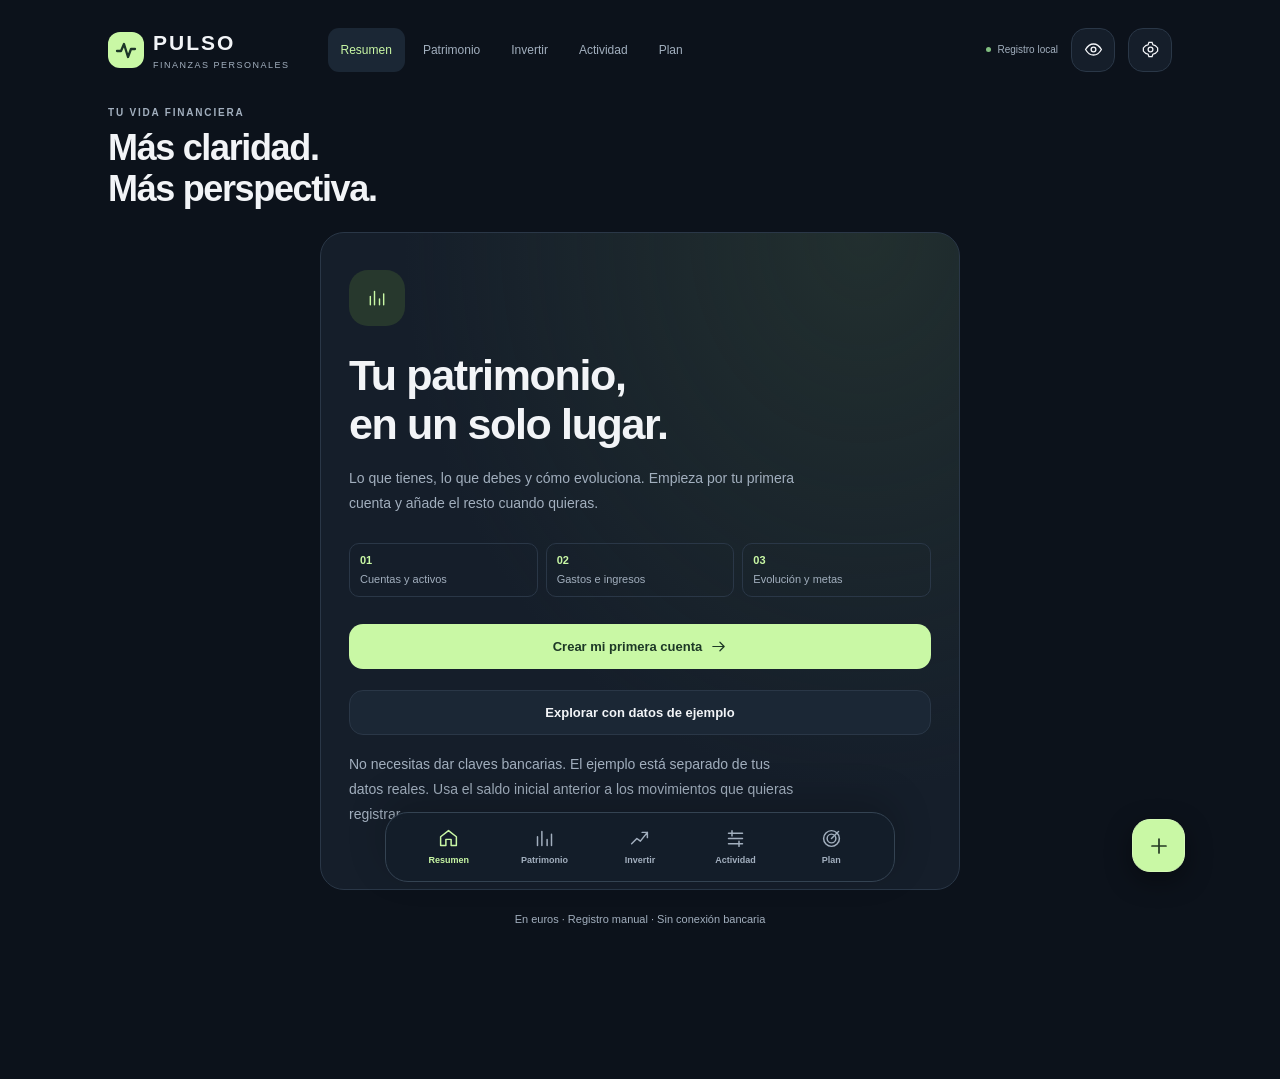
==== index.html @ 1a08d9f1 "Add files via upload" ====
<!doctype html>
<html lang="es"><head><meta charset="utf-8"><meta name="viewport" content="width=device-width,initial-scale=1,viewport-fit=cover"><meta name="theme-color" content="#0c121b"><meta name="apple-mobile-web-app-capable" content="yes"><meta name="apple-mobile-web-app-status-bar-style" content="black-translucent"><meta name="apple-mobile-web-app-title" content="PULSO"><meta name="description" content="Tu patrimonio, tus gastos y tus metas. Registro manual local en euros."><meta name="pulso-package" content="yes"><title>PULSO 3 | Finanzas e inversiones</title><link rel="manifest" href="./manifest.webmanifest"><link rel="apple-touch-icon" href="./icon-192.png"><link rel="icon" href="./icon-192.png"><style>:root{color-scheme:dark;--bg:#0c121b;--panel:#151e2a;--panel2:#1b2735;--line:#2a3747;--ink:#f2f4f7;--muted:#a2afbe;--mint:#c9f8a5;--mint2:#81be80;--red:#ffada5;--blue:#afc8ff;--gold:#efd098;--radius:24px}*{box-sizing:border-box}html{scroll-behavior:smooth}body{margin:0;background:var(--bg);font-family:-apple-system,BlinkMacSystemFont,'Segoe UI',sans-serif;color:var(--ink);font-size:15px;line-height:1.5;-webkit-font-smoothing:antialiased}button,input,select,textarea{font:inherit}button{cursor:pointer;-webkit-tap-highlight-color:transparent}button:disabled{opacity:.45;cursor:default}button,a,input,select,textarea{touch-action:manipulation}button:focus-visible,a:focus-visible,input:focus-visible,select:focus-visible,textarea:focus-visible{outline:2px solid var(--mint);outline-offset:3px}a{color:var(--mint)}svg{display:block;flex-shrink:0}button svg{pointer-events:none}button>*{pointer-events:none}h1,h2,h3,p{margin:0}h1{font-size:36px;letter-spacing:-1.35px;font-weight:720;line-height:1.13}h2{font-size:19px;letter-spacing:-.4px;line-height:1.25}h3{font-size:15px;font-weight:650}.muted{color:var(--muted)}.small{font-size:12px;line-height:1.6}.tiny{font-size:10px}.positive{color:var(--mint)}.negative{color:var(--red)}.gold{color:var(--gold)}.kicker{font-size:10px;letter-spacing:1.8px;font-weight:650;color:var(--muted);text-transform:uppercase}.app{max-width:1120px;margin:0 auto;padding:0 28px 125px}.top{display:flex;align-items:center;gap:13px;padding:27px 0 33px}.logo{display:flex;align-items:center;gap:9px;margin-right:auto;font-size:21px;letter-spacing:2px;font-weight:800}.mark{display:grid;place-items:center;width:36px;height:36px;background:var(--mint);border-radius:12px;color:#1c3628}.mark svg{width:24px}.logo small{font-size:9px;letter-spacing:1.5px;font-weight:500;color:var(--muted);display:block}.iconbtn{height:44px;width:44px;border:1px solid var(--line);border-radius:15px;background:var(--panel);color:var(--ink);display:inline-flex;align-items:center;justify-content:center;flex-shrink:0}.iconbtn:hover,.btn.secondary:hover{background:var(--panel2)}.row{display:flex;align-items:center;gap:12px}.between{display:flex;align-items:center;justify-content:space-between;gap:12px}.wrap{flex-wrap:wrap}.grow{flex:1;min-width:0}.heading{margin-bottom:23px;display:flex;align-items:end;justify-content:space-between;gap:15px}.heading .kicker{margin-bottom:8px}.heading p{margin-top:8px}.month{display:flex;align-items:center;justify-content:center;border:1px solid var(--line);border-radius:13px;background:var(--panel);flex-shrink:0}.month button{width:36px;height:44px;background:transparent;color:var(--muted);border:0;font-size:23px}.month input{width:132px;background:transparent;color:var(--ink);border:0;padding:8px 2px;font-size:12px;font-weight:600;min-height:44px;max-width:100%}.card{background:var(--panel);border:1px solid var(--line);border-radius:var(--radius);padding:24px;min-width:0}.card+.card{margin-top:16px}.cardhead{display:flex;align-items:center;justify-content:space-between;gap:12px;margin-bottom:21px}.cardhead small{display:block;font-size:11px;color:var(--muted);margin-top:4px}.hero{position:relative;isolation:isolate;overflow:hidden;padding:28px 29px;color:#172b20;border:0;background:#d4f5b6;border-radius:26px}.hero:after{content:'';z-index:-1;pointer-events:none;position:absolute;right:-50px;top:-96px;width:220px;height:220px;border:1px solid #3f6d2733;border-radius:50%;box-shadow:0 0 0 26px #48772d0c,0 0 0 59px #48772d09,0 0 0 93px #48772d06}.hero .kicker{color:#3c5739;letter-spacing:1.3px}.hero .amount{font-size:clamp(34px,4.5vw,53px);letter-spacing:-2.5px;line-height:1.15;font-weight:760;margin:13px 0 12px;font-variant-numeric:tabular-nums;overflow-wrap:anywhere}.hero .small{color:#3b563b}.hero .split{border-top:1px solid #5271433b;padding-top:18px;margin-top:23px;display:grid;grid-template-columns:1fr 1fr;gap:12px}.hero .split span{font-size:11px;display:block;color:#3c5739;margin-bottom:3px}.hero .split b{font-size:18px;font-weight:700;letter-spacing:-.5px}.hero .tag{border-color:#5d784844;color:#233d26;background:#49753210}.tag{display:inline-flex;align-items:center;gap:6px;background:#243326;border:1px solid #35553a;border-radius:99px;padding:5px 9px;font-size:10px;font-weight:650;white-space:nowrap;color:var(--mint)}.tag.neutral{background:var(--panel2);border-color:var(--line);color:var(--muted)}.tag.warn{background:#503e242f;border-color:#65553b;color:var(--gold)}.tag.bad{background:#582d3233;border-color:#76444a;color:var(--red)}.stats{display:grid;grid-template-columns:repeat(3,minmax(0,1fr));gap:12px;margin:15px 0 21px}.stat{padding:18px;border:1px solid var(--line);border-radius:19px;min-width:0;background:var(--panel)}.stat label{font-size:11px;color:var(--muted);display:block}.stat b{display:block;margin:9px 0 6px;font-size:24px;letter-spacing:-.7px;line-height:1.2;overflow-wrap:anywhere;font-variant-numeric:tabular-nums}.stat small{font-size:10px;color:var(--muted);display:block}.grid{display:grid;grid-template-columns:1.45fr 1fr;gap:19px;align-items:start}.stack{display:grid;gap:19px}.stack>.card{margin-top:0}.grid2{display:grid;grid-template-columns:repeat(2,minmax(0,1fr));gap:15px}.grid2>.card{margin-top:0}.mt{margin-top:21px}.mb{margin-bottom:17px}.sectiontitle{display:flex;align-items:center;justify-content:space-between;gap:12px;margin:25px 0 13px}.btn{min-height:45px;padding:12px 16px;display:inline-flex;align-items:center;justify-content:center;gap:8px;line-height:1.35;border:1px solid transparent;border-radius:14px;font-size:13px;font-weight:650;background:var(--mint);color:#1d3826;text-decoration:none}.btn.secondary{background:var(--panel2);border-color:var(--line);color:var(--ink)}.btn.danger{background:#522d36;color:#ffc5be;border-color:#744048}.btn.quiet{background:transparent;color:var(--mint);padding:7px 0}.btn.full{width:100%}.btn.compact{padding:8px 12px;font-size:11px;min-height:42px}.actions{display:flex;gap:9px;flex-wrap:wrap}.actions>*{flex:1}.textbtn{display:inline-flex;align-items:center;gap:7px;text-align:left;padding:10px 0;background:none;color:var(--mint);border:0;font-size:12px;font-weight:650;min-height:44px}.notice{border:1px solid #3c4f55;border-radius:15px;padding:14px 16px;background:#1b2a2d;font-size:12px;line-height:1.65;color:#c0d5cc;margin-bottom:16px}.notice strong{color:var(--ink)}.notice.warn{background:#382e213d;border-color:#655139;color:#dfcea9}.notice.error{background:#4a282e;border-color:#89505b;color:#ffd2cc}.notice .actions{margin-top:11px}.demo-bar{display:flex;justify-content:space-between;align-items:center;gap:8px;border-radius:12px;padding:8px 13px;background:#35304b;border:1px solid #655b80;margin-bottom:18px;color:#e1d7ff;font-size:11px}.demo-bar button{background:transparent;border:0;color:#e1d7ff;font:inherit;font-weight:700;min-height:35px}.listrow{display:flex;align-items:center;gap:12px;border:0;border-bottom:1px solid #2a3747;background:transparent;width:100%;padding:15px 0;color:var(--ink);text-align:left;min-height:70px}.listrow:last-child{border:0}.listrow:first-child{padding-top:0}.listrow .name{display:block;font-size:13px;font-weight:600;overflow:hidden;text-overflow:ellipsis;white-space:nowrap}.listrow .meta{display:block;font-size:11px;color:var(--muted);margin-top:3px;overflow:hidden;text-overflow:ellipsis;white-space:nowrap}.listrow .value{text-align:right;font-size:14px;font-weight:680;letter-spacing:-.2px;flex-shrink:0}.listrow .value small{font-size:9px;font-weight:400;color:var(--muted);display:block;letter-spacing:0;margin-top:3px}.tile{height:42px;width:42px;flex-shrink:0;border-radius:14px;background:#27382d;display:grid;place-items:center;color:var(--mint)}.tile.blue{background:#26334e;color:var(--blue)}.tile.red{background:#412d32;color:var(--red)}.tile.grey{background:#29313f;color:#c6ccda}.tile.lg{height:56px;width:56px;border-radius:19px}.chevron{color:var(--muted);font-size:18px;margin-left:2px}.empty{text-align:center;padding:31px 12px;color:var(--muted)}.empty .tile{margin:0 auto 14px}.empty h3{color:var(--ink);font-size:16px;margin-bottom:7px}.empty p{font-size:12px;max-width:350px;margin:0 auto 17px}.welcome{padding:37px 28px;max-width:640px;margin:0 auto;background:radial-gradient(ellipse at 85% 0%,#35493666,transparent 60%),var(--panel)}.welcome h1{font-size:43px;margin-top:25px}.welcome p{font-size:14px;color:var(--muted);line-height:1.8;margin:17px 0 25px;max-width:450px}.welcome .steps{display:flex;gap:8px;margin:27px 0;color:var(--muted);font-size:11px}.welcome .steps span{padding:8px 10px;border:1px solid var(--line);border-radius:10px;flex:1}.welcome .steps b{display:block;color:var(--mint);margin-bottom:3px}.seg{display:flex;padding:4px;background:#0e1621;border:1px solid var(--line);border-radius:12px;gap:3px;width:fit-content}.seg button{border:0;background:transparent;color:var(--muted);border-radius:9px;min-height:35px;padding:7px 12px;font-size:11px;font-weight:650;white-space:nowrap}.seg button.active{background:var(--panel2);color:var(--ink)}.tabs{display:flex;gap:8px;overflow-x:auto;margin:0 0 20px;padding-bottom:3px;scrollbar-width:none}.tabs button{background:var(--panel);border:1px solid var(--line);color:var(--muted);border-radius:12px;padding:11px 15px;min-height:45px;font-size:12px;font-weight:650;white-space:nowrap}.tabs button.active{background:var(--mint);color:#1d3826;border-color:var(--mint)}.graph{position:relative;margin-top:12px}.graph .scale{display:flex;justify-content:space-between;color:var(--muted);font-size:10px;margin-bottom:8px;min-height:17px}.graph svg{width:100%;height:150px;overflow:visible;touch-action:pan-y}.graphlabels{display:flex;justify-content:space-between;margin-top:12px;color:var(--muted);font-size:10px}.graphhint{font-size:10px;color:var(--muted);line-height:1.6;margin-top:13px}.dotlegend{display:flex;gap:14px;font-size:10px;color:var(--muted);flex-wrap:wrap}.dotlegend i{display:inline-block;width:7px;height:7px;border-radius:50%;background:var(--mint);margin-right:5px}.bar{background:#273241;border-radius:99px;height:7px;overflow:hidden;margin-top:10px}.bar>span{display:block;height:100%;background:var(--mint2);border-radius:99px}.bar>span.warn{background:var(--gold)}.bar>span.over{background:var(--red)}.breakdown{margin-bottom:17px}.breakdown:last-child{margin:0}.breakdown .between{font-size:12px}.breakdown strong{font-size:12px}.budgetnumbers{margin:15px 0 9px}.budgetnumbers b{font-size:25px;letter-spacing:-.7px}.budgetnumbers span{font-size:12px;color:var(--muted);margin-left:5px}.statline{padding:11px 0;border-bottom:1px solid var(--line);font-size:12px;display:flex;justify-content:space-between;gap:12px}.statline:last-child{border:0}.statline span{color:var(--muted)}.statline b{text-align:right;font-weight:600}.planhero{display:flex;justify-content:space-between;align-items:center;gap:15px}.planhero .big{font-size:32px;letter-spacing:-1px;line-height:1.3}.filtergrid{display:grid;grid-template-columns:2fr 1fr 1fr;gap:9px;margin-bottom:13px}.filtergrid input,.filtergrid select{padding:12px;border-radius:13px;background:var(--panel);border:1px solid var(--line);color:var(--ink);min-width:0;min-height:45px;font-size:13px}.pills{display:flex;gap:7px;flex-wrap:wrap;margin-bottom:18px}.pills button{border:1px solid var(--line);border-radius:99px;background:transparent;color:var(--muted);min-height:38px;padding:8px 13px;font-size:11px}.pills button.active{background:var(--panel2);color:var(--ink);border-color:#6b7a89}.dayhead{font-size:10px;color:var(--muted);letter-spacing:.6px;text-transform:uppercase;margin:21px 0 8px}.activity .listrow:first-child{padding-top:12px}.bottom{position:fixed;bottom:0;left:50%;transform:translateX(-50%);z-index:30;width:min(560px,100%);display:flex;align-items:center;justify-content:space-around;gap:4px;padding:10px 10px calc(10px + env(safe-area-inset-bottom));background:#141d2af7;border:1px solid #344352;border-bottom:0;border-radius:25px 25px 0 0;box-shadow:0 -12px 38px #0003;backdrop-filter:blur(20px)}.bottom button{display:flex;align-items:center;justify-content:center;flex-direction:column;gap:5px;background:transparent;border:0;color:var(--muted);font-size:9px;min-height:48px;width:65px;border-radius:13px;font-weight:600}.bottom button.active{color:var(--mint)}.bottom .add{background:var(--mint);color:#20372a;height:48px;width:52px;border-radius:17px;box-shadow:0 0 20px #c9f8a510}.bottom .add span{display:none}.desktopnav{display:flex;gap:5px;margin-right:auto;margin-left:25px}.desktopnav button{border:0;border-radius:11px;background:transparent;color:var(--muted);padding:9px 13px;font-size:12px;min-height:44px}.desktopnav button.active{background:var(--panel2);color:var(--mint)}.overlay{position:fixed;inset:0;z-index:80;background:#02070ecc;display:flex;justify-content:center;align-items:center;padding:20px;backdrop-filter:blur(8px)}.dialog{background:#161f2c;border:1px solid #3a4859;border-radius:26px;width:min(540px,100%);max-height:90vh;max-height:90dvh;overflow:auto;padding:25px;box-shadow:0 24px 80px #0008;overscroll-behavior:contain}.dialog.wide{width:min(730px,100%)}.dialoghead{display:flex;justify-content:space-between;align-items:start;gap:14px;margin-bottom:21px}.dialoghead h2{font-size:24px;letter-spacing:-.7px;margin-top:4px}.dialoghead p{font-size:12px;color:var(--muted);margin-top:7px;line-height:1.6}.dialoghead .iconbtn{border-color:var(--line);background:var(--panel2)}.field{margin:0 0 16px}.field label{display:block;font-size:12px;font-weight:600;margin-bottom:8px;color:#d9e0e6}.field input,.field select,.field textarea{border:1px solid #3b4a5b;background:#101925;border-radius:13px;padding:13px 14px;min-height:48px;font-size:16px;color:var(--ink);width:100%;min-width:0}.field input[type=date],.field input[type=month]{min-width:0;max-width:100%;width:100%;-webkit-appearance:none}.field textarea{min-height:76px;resize:vertical}.field .hint{font-size:11px;color:var(--muted);line-height:1.6;margin-top:6px}.field select{padding-right:25px}.field .amountinput{font-size:29px;font-weight:650;letter-spacing:-.8px;padding:15px}.formgrid{display:grid;grid-template-columns:repeat(2,minmax(0,1fr));gap:12px}.formgrid .field{min-width:0}.formerror:empty{display:none}.formerror{padding:12px 14px;background:#4a2932;border:1px solid #84515b;border-radius:12px;font-size:12px;color:#ffccc6;margin-bottom:15px}.footer{display:flex;gap:10px;margin-top:21px}.footer .btn{flex:1}.divider{height:1px;background:var(--line);margin:21px 0}.check{display:flex;align-items:flex-start;gap:10px;font-size:12px;line-height:1.7;margin:17px 0}.check input{width:19px;height:19px;margin-top:2px;accent-color:var(--mint);flex-shrink:0}.quickgrid{display:grid;grid-template-columns:1fr 1fr;gap:11px}.quick{background:var(--panel2);border:1px solid var(--line);border-radius:18px;padding:20px 17px;color:var(--ink);text-align:left;min-height:125px}.quick .tile{margin-bottom:13px}.quick b{display:block;font-size:14px}.quick small{font-size:11px;color:var(--muted);display:block;margin-top:5px;line-height:1.5}.quick>*{pointer-events:none}.toast{position:fixed;bottom:calc(92px + env(safe-area-inset-bottom));left:50%;transform:translateX(-50%);z-index:110;max-width:min(500px,92vw);padding:13px 17px;border:1px solid #4e6b48;border-radius:14px;background:#d6efc4;color:#203923;font-size:12px;box-shadow:0 9px 28px #0006;display:flex;align-items:center;gap:16px}.toast.error{background:#f5c8c1;color:#572c2d;border-color:#b47070}.toast button{background:transparent;border:0;color:inherit;text-decoration:underline;font-weight:700;padding:7px;min-height:30px}.settingrow{display:flex;justify-content:space-between;align-items:center;gap:12px;padding:15px 0;border-bottom:1px solid var(--line)}.settingrow:last-child{border:0}.settingrow h3{font-size:13px}.settingrow p{font-size:11px;color:var(--muted);margin-top:5px}.tablewrap{overflow-x:auto;border:1px solid var(--line);border-radius:12px;margin:15px 0}table{border-collapse:collapse;width:100%;font-size:11px}th,td{padding:10px 12px;text-align:left;border-bottom:1px solid var(--line);white-space:nowrap}th{color:var(--muted);font-weight:500;background:var(--panel2)}.sr{position:absolute;width:1px;height:1px;padding:0;margin:-1px;overflow:hidden;clip:rect(0,0,0,0);white-space:nowrap;border:0}.boot{max-width:540px;margin:45px auto;padding:27px;border:1px solid var(--line);border-radius:22px;background:var(--panel)}.boot h1{font-size:30px}.boot p{color:var(--muted);margin:16px 0;font-size:14px}.boot li{margin:10px 0;font-size:13px}.boot a{display:inline-block;margin-top:10px}.hidden{display:none!important}details{font-size:12px;color:var(--muted);margin-top:16px}summary{min-height:38px;cursor:pointer;color:var(--ink);font-weight:600}details p{line-height:1.75;margin:7px 0 10px}.lockscroll{overflow:hidden}.risknote{font-size:11px;color:var(--muted);margin-top:15px;line-height:1.75}.onboardfoot{text-align:center;color:var(--muted);font-size:11px;margin:21px 0}.composition{display:flex;height:10px;border-radius:99px;overflow:hidden;gap:3px;margin:20px 0}.composition span{height:100%;min-width:2px}.devicepill{display:inline-flex;gap:6px;align-items:center;font-size:10px;color:var(--muted)}.devicepill:before{content:'';width:5px;height:5px;background:var(--mint2);border-radius:50%}.navtitle{font-size:13px;font-weight:600;color:var(--muted)}
@media(min-width:850px){.app{padding-bottom:130px}.logo{margin-right:0}.bottom{bottom:18px;border:1px solid #344352;border-radius:23px;padding:10px 17px;width:510px}.toast{bottom:110px}.welcome{margin-top:20px}.mobileonly{display:none}}
@media(max-width:849px){.app{padding:0 17px calc(117px + env(safe-area-inset-bottom))}.top{padding:20px 0 27px;gap:8px}.desktopnav{display:none}.heading{align-items:start;flex-direction:column;gap:16px;margin-bottom:19px}.heading .month{align-self:flex-start}.heading h1{font-size:32px}.hero{padding:24px}.hero .amount{font-size:43px;letter-spacing:-1.9px}.hero .split{margin-top:20px;padding-top:16px}.stats{gap:8px;margin-top:11px;margin-bottom:18px}.stat{padding:13px 11px;border-radius:16px}.stat b{font-size:19px;letter-spacing:-.65px}.stat label{font-size:10px}.stat small{font-size:9px}.card{padding:21px;border-radius:22px}.grid{grid-template-columns:1fr;gap:17px}.grid2{grid-template-columns:1fr;gap:13px}.cardhead{margin-bottom:18px}.welcome h1{font-size:40px}.welcome{padding:27px 23px}.welcome .steps span{padding:8px;font-size:10px}.top .devicepill{display:none}.filtergrid{grid-template-columns:1fr 1fr}.filtergrid input{grid-column:span 2;font-size:16px}.filtergrid select{font-size:16px}.overlay{padding:0;align-items:flex-end}.dialog,.dialog.wide{border-radius:25px 25px 0 0;width:100%;padding:22px 20px calc(22px + env(safe-area-inset-bottom));max-height:94vh;max-height:94dvh}.dialoghead h2{font-size:25px}.bottom{border-left:0;border-right:0;width:100%;border-radius:19px 19px 0 0}.row .btn{white-space:normal}.graph svg{height:145px}.logo{font-size:19px}.logo small{font-size:8px}.boot{margin:22px 16px}.quick{padding:18px 15px}.formgrid .field input,.formgrid .field select{padding:12px 9px}.tabs{margin-bottom:17px}.listrow .value{font-size:13px}}
@media(max-width:360px){.app{padding-left:12px;padding-right:12px}.hero{padding:20px}.hero .amount{font-size:37px}.stat b{font-size:17px}.stat{padding:12px 9px}.card{padding:18px}.logo small{display:none}.formgrid{grid-template-columns:1fr;gap:0}.bottom button{width:56px;font-size:8px}.heading h1{font-size:29px}}
@media(prefers-reduced-motion:reduce){html{scroll-behavior:auto}*{transition:none!important;animation:none!important}}@media print{.top,.bottom,.overlay,.toast,.btn,.textbtn,.month,.pills,.tabs{display:none!important}body{background:white;color:black}.card,.stat{background:white;border:1px solid #aaa;break-inside:avoid}.muted,.small,.tiny{color:#555}.app{padding:0}.hero{background:#e9f0e4}.grid{display:block}.card{margin:16px 0}.grid .stack{display:block}.positive,.negative{color:black}}

.monthlabel{position:relative;display:flex;align-items:center;justify-content:center;min-width:133px;min-height:44px;padding:8px 3px;font-size:12px;font-weight:600;text-transform:capitalize}.month .monthlabel input{position:absolute;inset:0;opacity:0;width:100%;height:100%;cursor:pointer}.monthlabel:focus-within{outline:2px solid var(--mint);outline-offset:2px;border-radius:5px}
/* PULSO 3 - investment workspace, mobile first */
.iv-tabs{display:flex;border-bottom:1px solid var(--line);gap:25px;margin:0 0 23px;overflow-x:auto;scrollbar-width:none}.iv-tabs button{border:0;background:transparent;color:var(--muted);padding:13px 0 15px;font-weight:650;font-size:13px;white-space:nowrap;position:relative;min-height:48px}.iv-tabs button.active{color:var(--mint)}.iv-tabs button.active:after{content:'';height:3px;background:var(--mint);position:absolute;bottom:0;left:0;right:0;border-radius:5px}.iv-welcome{padding:35px;background:radial-gradient(ellipse at 95% 0,#3d553333,transparent 65%),var(--panel)}.iv-welcome h1{margin:24px 0;font-size:47px}.iv-welcome>p{color:var(--muted);max-width:570px;margin-bottom:23px;line-height:1.8}.iv-start-steps{display:flex;gap:12px;margin:29px 0}.iv-start-steps span{border-top:1px solid var(--line);padding:14px 0;flex:1;font-size:12px;color:var(--muted)}.iv-start-steps b{display:block;color:var(--mint);margin-bottom:10px;font-size:12px;letter-spacing:1px}.iv-hero{padding:28px 30px}.iv-result-pill{display:inline-flex;gap:8px;align-items:center;background:#49752b15;padding:7px 11px;border-radius:9px;font-size:12px;flex-wrap:wrap}.iv-result-pill.loss{background:#9a403417;color:#692721}.iv-result-pill strong{font-size:15px;letter-spacing:-.3px}.iv-result-pill span{opacity:.8;font-size:11px}.iv-hero-actions{display:flex;gap:10px;margin-top:22px}.btn.iv-dark{background:#243e29;color:#e5f8d7;flex:1}.btn.iv-clear{border:1px solid #64865050;background:#ffffff22;color:#253d28;flex:1}.iv-footnote{font-size:10px;color:var(--muted);line-height:1.6;margin:9px 3px 18px}.iv-footnote button{border:0;background:none;color:var(--mint);font:inherit;text-decoration:underline;padding:6px 0}.iv-three-stats{gap:12px}.iv-three-stats .stat b{font-size:24px}.iv-update-notice{display:flex;align-items:center;justify-content:space-between;gap:10px;padding:6px 0 19px;color:var(--muted);font-size:11px}.iv-update-notice>span{display:flex;align-items:center;gap:9px}.iv-update-notice strong{display:block;color:var(--gold);font-size:11px}.iv-update-notice small{display:block;font-size:10px;margin-top:3px}.iv-dotmark{width:37px;height:37px;border:1px solid var(--line);border-radius:50%;display:grid;place-items:center;color:var(--mint)}.iv-chart-controls{display:flex;justify-content:space-between;gap:8px;flex-wrap:wrap}.iv-chart-controls .seg{margin:0}.iv-chart-controls .seg button{min-width:39px;min-height:35px;font-size:11px;padding:7px}.iv-metric{display:flex;gap:3px;align-items:center}.iv-metric button{border:0;background:none;color:var(--muted);font-size:10px;min-height:35px;padding:6px 9px;border-radius:9px}.iv-metric button.active{background:var(--panel2);color:var(--mint)}.iv-chart-readout{display:flex;flex-wrap:wrap;align-items:baseline;gap:9px;margin-top:21px;min-height:28px}.iv-chart-readout span,.iv-chart-readout small{font-size:10px;color:var(--muted)}.iv-chart-readout strong{font-size:18px;letter-spacing:-.4px}.iv-chart-readout small{margin-left:auto}.iv-plot{position:relative;margin-top:15px;display:flex;align-items:stretch;gap:5px}.iv-plot svg{width:calc(100% - 58px);height:190px;overflow:visible}.iv-plot svg g{cursor:pointer}.iv-plot svg g:focus-visible{outline:1px solid var(--mint)}.iv-ylabels{width:53px;display:flex;flex-direction:column;justify-content:space-between;padding:23px 0 19px;font-size:9px;color:var(--muted);flex-shrink:0}.iv-legend{display:flex;flex-wrap:wrap;gap:10px 20px;font-size:10px;color:var(--muted);margin:16px 0 12px}.iv-legend i{display:inline-block;width:12px;height:3px;background:var(--mint);vertical-align:middle;margin-right:6px}.iv-legend i.dashed{height:0;border-top:2px dashed #98abc6;background:none}.iv-monogram{--asset-color:var(--mint);width:43px;height:43px;flex-shrink:0;border-radius:14px;display:grid;place-items:center;color:var(--asset-color);background:color-mix(in srgb,var(--asset-color) 11%,var(--panel));border:1px solid color-mix(in srgb,var(--asset-color) 24%,var(--panel));font-weight:760;font-size:12px;letter-spacing:-.2px}.iv-position,.iv-event,.iv-trade-row{display:flex;gap:12px;align-items:center;width:100%;padding:16px 0;border:0;border-bottom:1px solid var(--line);background:none;color:var(--ink);text-align:left;min-width:0}.iv-position:last-child,.iv-event:last-child,.iv-trade-row:last-child{border-bottom:0;padding-bottom:0}.iv-asset-name{display:block;font-size:13px;font-weight:650;text-overflow:ellipsis;overflow:hidden;white-space:nowrap}.iv-asset-meta{display:block;font-size:10px;font-weight:400;color:var(--muted);margin-top:4px;overflow:hidden;text-overflow:ellipsis;white-space:nowrap}.iv-asset-values{text-align:right;flex-shrink:0;min-width:0}.iv-asset-values strong{font-size:14px;display:block;letter-spacing:-.25px}.iv-asset-values small{font-size:10px;display:block;margin-top:4px}.iv-asset-values small span{margin-left:5px;opacity:.85}.iv-allocation{display:flex;align-items:center;gap:23px}.iv-donut{width:114px;height:114px;flex-shrink:0;border-radius:50%;display:grid;place-items:center;transform:rotate(-3deg)}.iv-donut>div{width:85px;height:85px;background:var(--panel);border-radius:50%;display:flex;flex-direction:column;align-items:center;justify-content:center;transform:rotate(3deg)}.iv-donut strong{font-size:25px;letter-spacing:-.5px}.iv-donut small{font-size:10px;color:var(--muted)}.iv-allocation-row{display:flex;justify-content:space-between;gap:10px;font-size:11px;margin:11px 0;align-items:center}.iv-allocation-row span{color:var(--muted)}.iv-allocation-row i{height:7px;width:7px;border-radius:50%;display:inline-block;margin-right:7px}.iv-allocation-row b{font-size:11px}.iv-date{width:40px;flex-shrink:0;display:flex;align-items:center;flex-direction:column;background:var(--panel2);border:1px solid var(--line);border-radius:10px;padding:4px}.iv-date strong{font-size:18px;letter-spacing:-.5px}.iv-date small{font-size:9px;color:var(--muted);text-transform:uppercase}.iv-event>strong{font-size:14px;text-align:right}.iv-event:first-of-type{padding-top:0}.iv-insight{display:flex;gap:10px;margin:14px 0;align-items:flex-start}.iv-insight strong{font-size:12px;font-weight:650}.iv-insight p,.iv-insight small{font-size:11px;line-height:1.6;color:var(--muted);margin-top:5px;display:block}.iv-tiny-icon{width:29px;height:29px;flex-shrink:0;display:grid;place-items:center;background:#2a372a;color:var(--mint);border-radius:9px}.iv-insight-button{border:0;background:none;color:var(--ink);text-align:left;padding:0;width:100%}.iv-legacy{background:#382e211e;border:1px solid #554731;border-radius:14px;padding:11px 15px;margin-bottom:20px}.iv-legacy summary{font-size:11px;color:var(--gold);padding:7px 0}.iv-legacy p{font-size:12px;color:var(--muted);line-height:1.7;margin-top:10px}.iv-legacy .textbtn{display:block}.iv-filterbar{display:flex;gap:10px;flex-wrap:wrap;margin:20px 0}.iv-filterbar input{min-width:230px;flex:2}.iv-filterbar select{min-width:145px;flex:1;background:var(--panel);border:1px solid var(--line);border-radius:12px;padding:12px 10px;color:var(--ink);font-size:12px;min-height:46px}.iv-status-tabs{display:flex;gap:7px;flex-wrap:wrap;margin:10px 0 20px}.iv-status-tabs button{font-size:11px;min-height:40px;border-radius:30px;padding:9px 14px;background:var(--panel);border:1px solid var(--line);color:var(--muted)}.iv-status-tabs button.active{background:#2e3e2e;color:var(--mint);border-color:#526e42}.iv-holdings-grid{display:grid;grid-template-columns:repeat(2,minmax(0,1fr));gap:15px}.iv-holdings-grid>.card{margin-top:0}.iv-holding-top{border:0;background:none;color:var(--ink);padding:0;display:flex;align-items:center;gap:12px;text-align:left;width:100%;min-width:0}.iv-holding-top strong{font-size:14px;display:block;line-height:1.5}.iv-holding-top small{font-size:11px;display:block;color:var(--muted);margin-top:2px}.iv-holding-value{display:flex;align-items:baseline;gap:10px;justify-content:space-between;margin:23px 0 18px;flex-wrap:wrap}.iv-holding-value>strong{font-size:28px;letter-spacing:-.9px}.iv-holding-value>span{font-size:13px}.iv-holding-metrics{display:grid;grid-template-columns:1fr 1.3fr .7fr;gap:12px;padding-bottom:18px;border-bottom:1px solid var(--line)}.iv-holding-metrics span{font-size:10px;color:var(--muted);display:block}.iv-holding-metrics b{font-size:12px;display:block;margin-top:5px;font-weight:600}.iv-quote-stamp{font-size:10px;color:var(--muted);display:flex;gap:6px;align-items:center;margin:14px 0}.iv-holding .actions{margin-top:14px}.iv-div-card .tag{font-size:9px;padding:4px 7px}.iv-div-dates{display:grid;grid-template-columns:repeat(auto-fit,minmax(100px,1fr));gap:12px;margin:24px 0}.iv-div-dates span{font-size:10px;display:block;color:var(--muted)}.iv-div-dates b{display:block;font-size:12px;font-weight:600;margin-top:5px}.iv-div-amounts{display:grid;grid-template-columns:repeat(3,1fr);gap:12px;padding:15px 0;border-top:1px solid var(--line)}.iv-div-amounts small{font-size:10px;color:var(--muted);display:block}.iv-div-amounts strong{font-size:15px;display:block;margin-top:6px}.iv-div-chart{display:flex;gap:8px;height:170px;align-items:end;justify-content:space-between}.iv-bar-group{flex:1;min-width:0;height:100%;border:0;background:none;color:var(--muted);padding:0;display:flex;flex-direction:column;align-items:center;justify-content:flex-end}.iv-bar-space{flex:1;display:flex;align-items:end;width:100%;justify-content:center}.iv-bar-space i{display:block;width:min(24px,80%);background:var(--mint);border-radius:5px 5px 0 0;min-height:2px}.iv-bar-group small{margin-top:10px;font-size:9px;text-transform:lowercase}.iv-backline{display:flex;align-items:center;justify-content:space-between;gap:12px;margin-bottom:15px}.iv-detail-head{display:flex;gap:16px;align-items:center;margin:10px 0 27px}.iv-detail-head .iv-monogram{width:56px;height:56px;font-size:16px;border-radius:19px}.iv-detail-head h1{font-size:32px;margin:6px 0 8px;overflow-wrap:anywhere}.iv-detail-actions{display:flex;gap:10px;margin:15px 0}.iv-detail-actions button:first-child{flex:1.2}.iv-detail-actions button{flex:1}.iv-lot{display:flex;justify-content:space-between;gap:12px;border-bottom:1px solid var(--line);padding:13px 0;font-size:12px}.iv-lot:last-child{border:0}.iv-lot strong{font-size:12px;font-weight:600}.iv-lot small{display:block;font-size:10px;color:var(--muted);margin-top:5px}.iv-note{white-space:pre-wrap;overflow-wrap:anywhere}.iv-advanced{border:1px solid var(--line);border-radius:14px;padding:0 15px;margin:17px 0}.iv-advanced summary{font-size:12px;padding:16px 0;color:var(--muted);font-weight:500}.iv-form-preview{background:#243b2c;border:1px solid #3b5740;border-radius:15px;padding:17px;margin:18px 0}.iv-form-preview>span{font-size:11px;color:#bbd5ba;display:block}.iv-form-preview>strong{font-size:27px;letter-spacing:-1px;display:block;color:var(--mint);margin-top:6px}.iv-form-preview p{font-size:11px;line-height:1.6;color:#b5c7b4;margin-top:7px}.iv-batch-row{padding:16px 0;border-bottom:1px solid var(--line)}.iv-batch-row .row strong{font-size:13px}.iv-batch-row .row small{font-size:10px;display:block;color:var(--muted);margin-top:3px}.iv-batch-row .formgrid{margin-top:15px}.iv-batch-row .formgrid>p{align-self:center}.iv-batch-row .field{margin-bottom:6px}.iv-target-row{display:flex;gap:14px;align-items:center;border-bottom:1px solid var(--line);padding:16px 0}.iv-target-row .field{width:85px;flex-shrink:0;margin:0}.iv-target-row strong{font-size:13px}.iv-target-row small{font-size:11px;color:var(--muted);display:block;margin-top:4px}.iv-floating-add{position:fixed;z-index:35;bottom:28px;right:max(28px,calc((100vw - 1120px)/2 + 15px));height:53px;width:53px;display:grid;place-items:center;border:1px solid #d5fbb6;border-radius:18px;background:var(--mint);color:#243823;box-shadow:0 8px 27px #0006}.iv-home-link{margin-top:18px;padding-top:14px;border-top:1px solid var(--line)}.bottom button span{line-height:1.4}
@media(max-width:1000px){.desktopnav{gap:1px}.desktopnav button{padding:10px 8px;font-size:11px}.iv-three-stats .stat b{font-size:20px}.iv-allocation{gap:17px}.iv-donut{width:104px;height:104px}.iv-donut>div{width:78px;height:78px}}
@media(max-width:760px){.iv-tabs{justify-content:space-between;gap:10px;margin-bottom:21px}.iv-tabs button{font-size:12px;padding:10px 0 14px}.iv-hero{padding:24px 22px}.iv-hero .amount{font-size:39px;letter-spacing:-1.9px}.iv-hero .split{margin-top:20px;padding-top:17px}.iv-hero .split b{font-size:17px}.iv-hero .split span{font-size:10px}.iv-hero-actions{gap:8px}.iv-hero-actions .btn{font-size:12px;padding:12px 7px}.iv-three-stats{grid-template-columns:repeat(3,minmax(0,1fr));gap:8px;margin-top:10px}.iv-three-stats .stat{padding:13px 9px}.iv-three-stats .stat label{font-size:10px}.iv-three-stats .stat b{font-size:16px;letter-spacing:-.55px;margin:9px 0}.iv-three-stats .stat small{font-size:9px;line-height:1.55}.iv-update-notice{gap:5px;padding-bottom:18px}.iv-chart-controls{gap:10px}.iv-plot svg{height:177px}.iv-ylabels{font-size:8px;width:49px}.iv-plot svg{width:calc(100% - 54px)}.iv-chart-readout{gap:7px}.iv-chart-readout strong{font-size:16px}.iv-chart-readout small{margin-left:0;flex-basis:100%;margin-top:0}.iv-position{gap:9px;padding:16px 0}.iv-monogram{width:38px;height:38px;border-radius:12px;font-size:11px}.iv-asset-name{font-size:12px}.iv-asset-meta{font-size:9px}.iv-asset-values strong{font-size:13px}.iv-asset-values small{font-size:10px}.iv-asset-values small span{display:none}.iv-allocation{gap:28px}.iv-donut{width:116px;height:116px}.iv-donut>div{width:87px;height:87px}.iv-holdings-grid{grid-template-columns:1fr}.iv-filterbar{gap:8px}.iv-filterbar input{min-width:100%;width:100%;flex-basis:100%}.iv-filterbar select{min-width:0;font-size:12px}.iv-welcome{padding:26px 22px}.iv-welcome h1{font-size:39px}.iv-welcome .actions{flex-direction:column}.iv-start-steps{gap:15px}.iv-start-steps span{font-size:11px}.iv-detail-head{gap:12px}.iv-detail-head h1{font-size:27px}.iv-detail-head .kicker{font-size:9px;line-height:1.5}.iv-detail-head .iv-monogram{width:48px;height:48px;font-size:14px}.iv-detail-actions{gap:7px}.iv-detail-actions .btn{padding:11px 7px;font-size:11px;min-height:46px}.iv-trade-row{gap:9px}.iv-trade-row .iv-asset-name{font-size:11px}.iv-trade-row .iv-asset-values small{font-size:8px;max-width:95px}.iv-trade-row .tile{width:34px;height:34px;border-radius:11px}.iv-trade-row .iv-asset-values strong{font-size:12px}.iv-div-chart{gap:5px;height:143px}.iv-div-amounts{gap:9px}.iv-div-amounts small{font-size:9px}.iv-div-amounts strong{font-size:14px}.iv-floating-add{right:18px;bottom:calc(92px + env(safe-area-inset-bottom));width:49px;height:49px;border-radius:16px}.bottom{justify-content:space-around}.bottom button{flex:1;min-width:0}.bottom button span{font-size:9px}.bottom button svg{height:20px;width:20px}.iv-advanced{padding:0 13px}.iv-advanced summary{font-size:11px}.iv-form-preview{padding:15px}.iv-form-preview>strong{font-size:26px}.iv-batch-row .row small{font-size:9px}.iv-chart-card .cardhead{margin-bottom:14px}}
@media(max-width:370px){.iv-three-stats .stat b{font-size:14px}.iv-chart-controls .seg button{min-width:34px}.iv-metric button{padding:6px}.iv-hero .amount{font-size:35px}.iv-detail-actions .btn{font-size:10px}.iv-asset-values strong{font-size:12px}.iv-allocation{gap:18px}}

</style></head><body>
<section id="boot" class="boot"><div class="kicker">PULSO / FINANZAS PERSONALES</div><h1>Tu patrimonio,<br>en perspectiva.</h1><p>Si este mensaje permanece y no aparecen botones funcionales, el visor no está ejecutando JavaScript o la app no ha podido iniciarse.</p><p><strong>Un adjunto HTML no es una app instalada.</strong> Para usar PULSO en el iPhone:</p><ol><li>Descomprime el paquete PULSO_3_Inversiones_App.zip y publica la carpeta PULSO_3 en un alojamiento HTTPS.</li><li>Abre la dirección publicada en Safari, no en el visor del chat ni de Archivos.</li><li>Pulsa Compartir → Añadir a pantalla de inicio → Abrir como app web.</li></ol><a href="https://docs.netlify.com/start/choose-your-path/">Cómo publicar la carpeta</a><br><a href="https://support.apple.com/es-es/guide/iphone/iphea86e5236/ios">Instrucciones de instalación de Apple</a><p id="bootError" role="alert"></p><noscript><p>JavaScript está desactivado en este visor. No introduzcas datos aquí.</p></noscript></section>
<div id="appShell" class="app hidden"><header class="top"><div class="logo"><span class="mark"><svg viewBox="0 0 24 24" fill="none"><path d="M3 13h4l3-7 4 13 3-8h4" stroke="currentColor" stroke-width="2.3" stroke-linecap="round" stroke-linejoin="round"/></svg></span><div>PULSO<small>FINANZAS PERSONALES</small></div></div><nav class="desktopnav" id="desktopNav" aria-label="Navegación principal"></nav><span class="devicepill">Registro local</span><button id="privacyButton" class="iconbtn" data-action="privacy" aria-label="Ocultar importes"></button><button class="iconbtn" data-action="settings" aria-label="Ajustes"><svg viewBox="0 0 24 24" width="19" height="19" fill="none" stroke="currentColor" stroke-width="1.6"><path d="m10 3-1 3-3 1-3 3v4l3 3 3 1 1 3h4l1-3 3-1 3-3v-4l-3-3-3-1-1-3z"/><circle cx="12" cy="12" r="3"/></svg></button></header><main id="view"></main></div><nav id="mobileNav" class="bottom hidden" aria-label="Navegación móvil"></nav><div id="modalRoot"></div><div id="toastRoot" aria-live="polite"></div><input id="jsonInput" type="file" accept=".json,application/json" hidden><input id="csvInput" type="file" accept=".csv,text/csv,text/plain" hidden>
<script>window.addEventListener('error',function(e){var b=document.getElementById('boot'),m=document.getElementById('bootError');if(b&&!b.classList.contains('hidden')){m.textContent='No se ha podido iniciar: '+(e.message||'error de JavaScript')+'. No se han borrado tus datos.';}});</script><script>/* PULSO 2.0 - Financial engine. All amounts are integer euro cents. */
(function(root){'use strict';
const KINDS={bank:{label:'Cuenta corriente',group:'Liquidez',icon:'bank'},savings:{label:'Cuenta de ahorro',group:'Liquidez',icon:'wallet'},cash:{label:'Efectivo',group:'Liquidez',icon:'wallet'},investment:{label:'Inversi\u00f3n / fondo / acciones',group:'Inversiones',icon:'trend'},property:{label:'Vivienda / inmueble',group:'Inmuebles',icon:'house'},other:{label:'Otro activo',group:'Otros activos',icon:'box'},mortgage:{label:'Hipoteca',group:'Deudas',icon:'house',debt:true},loan:{label:'Pr\u00e9stamo',group:'Deudas',icon:'debt',debt:true},credit:{label:'Tarjeta de cr\u00e9dito',group:'Deudas',icon:'card',debt:true}};
const EXPENSE=['Vivienda','Alimentaci\u00f3n','Transporte','Suministros','Ocio','Compras','Salud','Viajes','Suscripciones','Educaci\u00f3n','Intereses y comisiones','Otros'];
const INCOME=['N\u00f3mina','Trabajo extra','Dividendos e intereses','Alquileres','Regalos','Otros'];
const id=()=> 'p'+Date.now().toString(36)+Math.random().toString(36).slice(2,10);
const iso=(d)=>`${d.getFullYear()}-${String(d.getMonth()+1).padStart(2,'0')}-${String(d.getDate()).padStart(2,'0')}`;
const today=()=>iso(new Date());
const validDate=s=>typeof s==='string'&&/^\d{4}-\d{2}-\d{2}$/.test(s)&&s>='1900-01-01'&&s<='2199-12-31'&&iso(new Date(s+'T12:00:00'))===s;
const validMonth=s=>typeof s==='string'&&/^\d{4}-(0[1-9]|1[0-2])$/.test(s);
const shiftMonth=(m,n)=>{const [y,k]=m.split('-').map(Number);return iso(new Date(y,k-1+n,1)).slice(0,7)};
const monthEnd=m=>{const [y,k]=m.split('-').map(Number);return iso(new Date(y,k,0))};
const addDays=(s,n)=>{let d=new Date(s+'T12:00:00');d.setDate(d.getDate()+n);return iso(d)};
const addMonths=(s,n)=>{let m=shiftMonth(s.slice(0,7),n);return m+'-'+String(Math.min(Number(s.slice(8)),Number(monthEnd(m).slice(8)))).padStart(2,'0')};
function cents(input){
 let s=String(input==null?'':input).trim().replace(/[\s\u00a0\u202f\u20ac]/g,'');
 if(!s)throw Error('Introduce un importe.');
 if(!/^[+-]?[\d.,]+$/.test(s))throw Error('Importe no v\u00e1lido. Ejemplo: 1.234,56.');
 if(s.includes(',')&&s.includes('.'))s=s.lastIndexOf(',')>s.lastIndexOf('.')?s.replace(/\./g,'').replace(',','.'):s.replace(/,/g,'');
 else if(s.includes(','))s=s.replace(',','.');
 else if(/^[+-]?\d{1,3}(\.\d{3})+$/.test(s))s=s.replace(/\./g,'');
 if(!/^[+-]?\d+(\.\d{1,2})?$/.test(s))throw Error('Usa un m\u00e1ximo de dos decimales.');
 const n=Math.round(Number(s)*100);if(!Number.isSafeInteger(n)||Math.abs(n)>1e14)throw Error('Importe fuera de rango.');return n;
}
const raw=c=>(c/100).toFixed(2).replace('.',',');
const copy=s=>JSON.parse(JSON.stringify(s));
function empty(){return {schema:3,investing:{version:1,securities:[],trades:[],quotes:[],dividends:[]},revision:0,items:[],tx:[],valuations:[],budgets:[],goals:[],recurring:[],categories:{expense:EXPENSE.slice(),income:INCOME.slice()},settings:{name:'',created:today(),backupAt:'',migration:''}}}
function fail(c,m){if(!c)throw Error(m)}
const isId=s=>typeof s==='string'&&/^[a-zA-Z0-9:_-]{1,100}$/.test(s);
const isMoney=n=>Number.isSafeInteger(n)&&Math.abs(n)<=1e14;
const text=(s,n=160)=>typeof s==='string'&&s.length<=n;
function validate(s){
 fail(s&&s.schema===3,'Copia no compatible con PULSO 3.');
 for(const k of ['items','tx','valuations','budgets','goals','recurring'])fail(Array.isArray(s[k])&&s[k].length<=50000,'Lista no v\u00e1lida: '+k);
 fail(s.items.length<=500&&s.valuations.length<=25000&&s.budgets.length<=5000&&s.goals.length<=500&&s.recurring.length<=500,'La copia supera los l\u00edmites de tama\u00f1o.');
 const ids=new Set();for(const a of s.items){fail(isId(a.id)&&!ids.has(a.id)&&!!KINDS[a.kind]&&text(a.name,80)&&a.name.trim(),'Cuenta o activo no v\u00e1lido.');ids.add(a.id);fail(validDate(a.opened)&&a.opened<=today()&&isMoney(a.opening),'Fecha o saldo inicial no v\u00e1lido.');fail(!KINDS[a.kind].debt||a.opening>=0,'Introduce la deuda inicial como importe positivo.');fail(['bank','cash','savings'].includes(a.kind)||a.opening>=0,'El valor inicial no puede ser negativo.');fail(text(a.note||'',500),'Nota demasiado larga.');}
 const item=i=>s.items.find(a=>a.id===i);const txids=new Set();
 for(const t of s.tx){fail(isId(t.id)&&!txids.has(t.id),'Hay identificadores de movimientos duplicados.');txids.add(t.id);fail(['income','expense','transfer'].includes(t.kind)&&validDate(t.date)&&isMoney(t.amount)&&t.amount>0,'Movimiento con fecha o importe no v\u00e1lido.');fail(ids.has(t.account)&&t.date>=item(t.account).opened,'Hay un movimiento anterior a la apertura de su cuenta.');if(t.kind==='transfer')fail(ids.has(t.to)&&t.to!==t.account&&t.date>=item(t.to).opened,'Revisa la cuenta de destino y su fecha inicial.');fail(text(t.description,160)&&text(t.category,80)&&text(t.notes||'',500),'Texto de movimiento no v\u00e1lido.');}
 const vid=new Set(),vdate=new Set();for(const v of s.valuations){fail(isId(v.id)&&!vid.has(v.id)&&ids.has(v.item),'Valoraci\u00f3n no v\u00e1lida.');vid.add(v.id);fail(validDate(v.date)&&v.date>=item(v.item).opened&&v.date<=today()&&isMoney(v.value),'Fecha o valor no v\u00e1lido.');fail(['bank','cash','savings'].includes(item(v.item).kind)||v.value>=0,'El valor no puede ser negativo.');fail(!vdate.has(v.item+v.date),'Solo puede haber un valor de cierre por cuenta y fecha.');vdate.add(v.item+v.date);fail(text(v.note||'',500),'Nota no v\u00e1lida.');}
 const bid=new Set(),bc=new Set();for(const b of s.budgets){fail(isId(b.id)&&!bid.has(b.id)&&text(b.category,80)&&b.category.trim()&&validMonth(b.from)&&isMoney(b.limit)&&b.limit>=0,'Presupuesto no v\u00e1lido.');bid.add(b.id);fail(!bc.has(b.category+b.from),'Hay dos presupuestos para la misma categor\u00eda y mes.');bc.add(b.category+b.from);}
 const gids=new Set(),linked=new Set();for(const g of s.goals){fail(isId(g.id)&&!gids.has(g.id)&&text(g.name,80)&&g.name.trim()&&isMoney(g.target)&&g.target>0&&isMoney(g.assigned)&&g.assigned>=0,'Objetivo no v\u00e1lido.');gids.add(g.id);fail(!g.deadline||validDate(g.deadline),'Fecha objetivo no v\u00e1lida.');fail(['manual','account'].includes(g.mode),'Modo de objetivo no v\u00e1lido.');if(g.mode==='account'){fail(ids.has(g.item)&&!KINDS[item(g.item).kind].debt&&!linked.has(g.item),'Cada cuenta solo puede estar vinculada a un objetivo.');linked.add(g.item);}}
 const rids=new Set();for(const r of s.recurring){fail(isId(r.id)&&!rids.has(r.id)&&text(r.description,160)&&r.description.trim(),'Recurrente no v\u00e1lido.');rids.add(r.id);fail(['income','expense','transfer'].includes(r.kind)&&isMoney(r.amount)&&r.amount>0&&ids.has(r.account)&&validDate(r.start)&&r.start>=item(r.account).opened&&[1,3,12].includes(r.every),'Datos del recurrente no v\u00e1lidos.');if(r.kind==='transfer')fail(ids.has(r.to)&&r.to!==r.account&&r.start>=item(r.to).opened,'Destino del recurrente no v\u00e1lido.');fail(text(r.category,80)&&Array.isArray(r.skip)&&r.skip.every(validDate)&&typeof r.active==='boolean','Recurrente no v\u00e1lido.');}
 fail(s.categories&&['expense','income'].every(k=>Array.isArray(s.categories[k])&&s.categories[k].length<=500&&s.categories[k].every(c=>text(c,80)&&c.trim())),'Categor\u00edas no v\u00e1lidas.');
 fail(s.settings&&text(s.settings.name||'',80)&&text(s.settings.migration||'',1000),'Ajustes no v\u00e1lidos.');fail(Number.isSafeInteger(s.revision)&&s.revision>=0,'Revisi\u00f3n no v\u00e1lida.');if(root.PulsoInvest)root.PulsoInvest.validate(s);return s;
}
const signed=(a,c)=>KINDS[a.kind].debt?-c:c;
function effect(t,item){return (t.account===item?(t.kind==='income'?t.amount:-t.amount):0)+(t.kind==='transfer'&&t.to===item?t.amount:0)}
function balance(s,item,date=today()){
 const a=typeof item==='object'?item:s.items.find(x=>x.id===item);if(!a||date<a.opened)return 0;if(a.securityId&&root.PulsoInvest)return root.PulsoInvest.position(s,a.securityId,date).value;
 const vs=s.valuations.filter(v=>v.item===a.id&&v.date<=date).sort((x,y)=>y.date.localeCompare(x.date));
 const v=vs[0];let n=signed(a,v?v.value:a.opening);
 for(const t of s.tx)if(t.date<=date&&(v?t.date>v.date:t.date>=a.opened))n+=effect(t,a.id);
 return n;
}
function worth(s,date=today()){
 const r={assets:0,debt:0,net:0,liquid:0,investments:0,property:0,other:0};
 for(const a of s.items){const v=balance(s,a,date);r.net+=v;if(v<0)r.debt-=v;else{r.assets+=v;if(['bank','cash','savings'].includes(a.kind))r.liquid+=v;else if(a.kind==='investment')r.investments+=v;else if(a.kind==='property')r.property+=v;else r.other+=v;}}return r;
}
function stats(s,month,date=today()){
 const r={income:0,expense:0,saving:0,cats:Object.create(null)};
 for(const t of s.tx)if(t.date.slice(0,7)===month&&t.date<=date){if(t.kind==='income')r.income+=t.amount;if(t.kind==='expense'){r.expense+=t.amount;r.cats[t.category]=(r.cats[t.category]||0)+t.amount;}}
 r.saving=r.income-r.expense;return r;
}
function budgets(s,m){const out=Object.create(null);for(const b of s.budgets)if(b.from<=m&&(!out[b.category]||out[b.category].from<b.from))out[b.category]=b;return Object.values(out).filter(b=>b.limit>0)}
function earliest(s){return s.items.length?s.items.map(a=>a.opened).sort()[0]:today()}
function series(s,months=12,asOf=today()){
 if(!s.items.length)return [];
 const start=earliest(s);if(start>asOf)return [];
 let from=months===0?start.slice(0,7):shiftMonth(asOf.slice(0,7),-(months-1));if(from<start.slice(0,7))from=start.slice(0,7);
 const dates=[];if(start.slice(0,7)===from&&start<asOf)dates.push(start);
 let m=from,guard=0;while(m<=asOf.slice(0,7)&&guard++<3600){const d=monthEnd(m)>asOf?asOf:monthEnd(m);if(d>=start&&!dates.includes(d))dates.push(d);m=shiftMonth(m,1);}
 return dates.map(date=>({date,...worth(s,date)}));
}
function due(s,through=addDays(today(),30)){
 const exists=new Set(s.tx.map(t=>t.id));const out=[];
 for(const r of s.recurring.filter(r=>r.active)){for(let k=0;k<3600;k++){const date=addMonths(r.start,k*r.every);if(date>through)break;const key=r.id+':'+date;if(!exists.has(key)&&!r.skip.includes(date))out.push({r,date,key});}}
 return out.sort((a,b)=>a.date.localeCompare(b.date));
}
function goalSaved(s,g){return g.mode==='account'?Math.max(0,balance(s,g.item)):g.assigned}
function migrate(old){
 if(old&&old.schema===3)return validate(copy(old));
 if(old&&old.schema===2){const s=copy(old);s.schema=3;s.investing={version:1,securities:[],trades:[],quotes:[],dividends:[]};return validate(s);}
 fail(old&&Array.isArray(old.accounts)&&Array.isArray(old.transactions)&&Array.isArray(old.goals),'No es una copia JSON compatible.');
 const s=empty();let map=Object.create(null);const legacyIds=new Set();const earliestDate=old.transactions.map(t=>t.date).filter(validDate).sort()[0]||today();
 old.accounts.forEach((a,i)=>{fail(a&&typeof a.id==='string'&&!legacyIds.has(a.id),'Identificador de cuenta antiguo duplicado o no valido.');legacyIds.add(a.id);const x='legacy_a'+i;map[a.id]=x;fail(Number.isFinite(Number(a.openingBalance)),'Saldo antiguo no v\u00e1lido.');s.items.push({id:x,name:String(a.name),kind:'bank',opening:Math.round(Number(a.openingBalance)*100),opened:earliestDate<=today()?earliestDate:today(),note:''})});
 s.tx=old.transactions.map((t,i)=>({id:'legacy_t'+i,kind:t.kind,date:t.date,amount:Math.round(Number(t.amount)*100),account:map[t.accountId],to:map[t.toAccountId]||'',category:String(t.category||'Otros'),description:String(t.description||''),notes:String(t.notes||'')}));
 s.budgets=Object.entries(old.budgets||{}).map(([category,v],i)=>({id:'legacy_b'+i,category,limit:Math.round(Number(v)*100),from:earliestDate.slice(0,7)}));
 s.goals=old.goals.map((g,i)=>({id:'legacy_g'+i,name:g.name,target:Math.round(Number(g.target)*100),assigned:Math.round(Number(g.saved)*100),mode:'manual',item:'',deadline:g.deadline||''}));
 for(const k of ['income','expense'])if(old.categories&&Array.isArray(old.categories[k]))s.categories[k]=Array.from(new Set(s.categories[k].concat(old.categories[k])));
 s.settings.migration='Copia de PULSO 1 importada. La versi\u00f3n anterior no guardaba fechas de apertura: se ha usado la fecha del primer movimiento. Revisa las fechas y saldos iniciales antes de interpretar la evoluci\u00f3n.';return validate(s);
}
function parseCSV(rawText){
 const str=rawText.replace(/^\ufeff/,'');const line=str.split(/\r?\n/)[0];const semis=(line.match(/;/g)||[]).length;const commas=(line.match(/,/g)||[]).length;const tabs=(line.match(/\t/g)||[]).length;const sep=tabs>Math.max(semis,commas)?'\t':semis>=commas?';':',';
 let rows=[],row=[],v='',inside=false;for(let i=0;i<str.length;i++){const c=str[i];if(c==='"'){if(inside&&str[i+1]==='"'){v+='"';i++}else inside=!inside;}else if(c===sep&&!inside){row.push(v);v=''}else if((c==='\r'||c==='\n')&&!inside){if(c==='\r'&&str[i+1]==='\n')i++;row.push(v);if(row.some(x=>x.trim()))rows.push(row);row=[];v=''}else v+=c;}if(v||row.length){row.push(v);rows.push(row)}fail(!inside,'El CSV contiene comillas sin cerrar.');fail(rows.length>=2&&rows.length<=20001,'El CSV debe contener entre 1 y 20.000 movimientos.');return rows;
}
function csvDate(s){s=String(s).trim().split(/[T ]/)[0];if(validDate(s))return s;const m=s.match(/^(\d{1,2})[/.\-](\d{1,2})[/.\-](\d{4})$/);const d=m?m[3]+'-'+m[2].padStart(2,'0')+'-'+m[1].padStart(2,'0'):'';fail(validDate(d),'Fecha no v\u00e1lida');return d}
function demo(){
 const s=empty(),m=today().slice(0,7),start=shiftMonth(m,-5)+'-01';
 s.items=[{id:'demo_bank',kind:'bank',name:'Cuenta del d\u00eda a d\u00eda',opening:380000,opened:start,note:''},{id:'demo_save',kind:'savings',name:'Colch\u00f3n de seguridad',opening:1200000,opened:start,note:''},{id:'demo_inv',kind:'investment',name:'Cartera de inversi\u00f3n',opening:1850000,opened:start,note:''},{id:'demo_home',kind:'property',name:'Mi vivienda',opening:24500000,opened:start,note:'Solo mi parte del inmueble'},{id:'demo_loan',kind:'mortgage',name:'Hipoteca pendiente',opening:17400000,opened:start,note:''}];
 let c=0;for(let j=-5;j<=0;j++){const mm=shiftMonth(m,j);const txs=[['income',320000,2,'N\u00f3mina','N\u00f3mina mensual'],['expense',24000,3,'Alimentaci\u00f3n','Supermercado'],['expense',14500,4,'Suministros','Luz, fibra y m\u00f3vil'],['transfer',62000,5,'Traspaso','Amortizaci\u00f3n de hipoteca','demo_loan'],['expense',18000,5,'Intereses y comisiones','Intereses de hipoteca'],['transfer',30000,6,'Traspaso','Aportaci\u00f3n a cartera','demo_inv'],['expense',7600,7,'Ocio','Cena y cine'],['expense',9800,11,'Transporte','Transporte'],['expense',31000,15,'Alimentaci\u00f3n','Compras del mes'],['expense',18000,18,'Compras','Compras varias'],['transfer',25000,20,'Traspaso','Ahorro mensual','demo_save'],['expense',5200,22,'Suscripciones','Gimnasio y suscripciones']];for(const [kind,amount,day,category,description,to]of txs){const date=mm+'-'+String(day).padStart(2,'0');if(date<=today())s.tx.push({id:'demo_t'+c++,kind,amount,date,account:'demo_bank',to:to||'',category,description,notes:''});}
 const date=monthEnd(mm);if(date<today())s.valuations.push({id:'demo_v'+j,item:'demo_inv',date,value:1850000+(j+6)*48000,note:'Ejemplo de valoraci\u00f3n manual'});}
 s.budgets=[['Alimentaci\u00f3n',60000],['Ocio',25000],['Compras',25000],['Suministros',18000]].map(([category,limit],i)=>({id:'demo_b'+i,category,limit,from:start.slice(0,7)}));
 s.goals=[{id:'demo_g1',name:'Fondo de emergencia',target:1800000,assigned:0,mode:'account',item:'demo_save',deadline:addMonths(today(),12)},{id:'demo_g2',name:'Pr\u00f3ximo gran viaje',target:350000,assigned:80000,mode:'manual',item:'',deadline:addMonths(today(),10)}];
 s.recurring=[{id:'demo_r1',kind:'expense',amount:4900,account:'demo_bank',to:'',category:'Suscripciones',description:'Fibra y m\u00f3vil',start:addDays(today(),3),every:1,skip:[],active:true}];return validate(s);
}
const api={KINDS,EXPENSE,INCOME,id,iso,today,validDate,validMonth,shiftMonth,monthEnd,addDays,addMonths,cents,raw,copy,empty,validate,signed,effect,balance,worth,stats,budgets,earliest,series,due,goalSaved,migrate,parseCSV,csvDate,demo};
root.PulsoCore=api;if(typeof module!=='undefined'&&module.exports)module.exports=api;
})(typeof window!=='undefined'?window:globalThis);


/* PULSO Investments 3 - local, long-only portfolio ledger. No remote quotes.
   EUR cash/costs are integer cents. Quantities are integer 1e-8 units.
   Performance uses FIFO, commissions and supplied FX; not a tax calculation. */
(function(root){'use strict';
const C=root.PulsoCore, U=100000000, EPS=1e-7;
const TYPES={stock:'Acciones',etf:'ETF',fund:'Fondos',crypto:'Cripto',bond:'Renta fija',commodity:'Materias primas',private:'Capital privado',other:'Otros'};
const COLORS={stock:'#c9f8a5',etf:'#afc8ff',fund:'#c4aff1',crypto:'#f5c580',bond:'#83d5c7',commodity:'#e2aebe',private:'#d1cda5',other:'#9eaebd'};
const CURRENCIES=['EUR','USD','GBP','CHF','JPY','CAD','AUD','SEK','NOK','DKK'];
const cashKinds=['bank','cash','savings'];
const get=s=>s.investing||{version:1,securities:[],trades:[],quotes:[],dividends:[]};
const sec=(s,id)=>get(s).securities.find(x=>x.id===id);
const itemId=id=>'ivasset:'+id;
const check=(ok,msg)=>{if(!ok)throw Error(msg)};
const nonneg=n=>Number.isSafeInteger(n)&&n>=0&&n<=1e14;
const positive=n=>typeof n==='number'&&Number.isFinite(n)&&n>0&&n<=1e10;
const validid=s=>typeof s==='string'&&/^[a-zA-Z0-9_-]{1,70}$/.test(s);
const str=(s,n=160)=>typeof s==='string'&&s.length<=n;
function decimal(input,max=8){let s=String(input==null?'':input).trim().replace(/[\s\u00a0\u202f]/g,'');check(s.length&&/^[+]?\d[\d.,]*$/.test(s),'Introduce un n\u00famero positivo, sin s\u00edmbolos.');if(s.includes(',')&&s.includes('.'))s=s.lastIndexOf(',')>s.lastIndexOf('.')?s.replace(/\./g,'').replace(',','.'):s.replace(/,/g,'');else if(s.includes(','))s=s.replace(',','.');check(new RegExp('^\\+?\\d+(\\.\\d{1,'+max+'})?$').test(s),'Usa como m\u00e1ximo '+max+' decimales. No uses separadores de miles.');const n=Number(s);check(Number.isFinite(n)&&n>=0&&n<=1e10,'N\u00famero fuera de rango.');return n;}
function units(n){const v=Math.round(n*U);check(Number.isSafeInteger(v)&&v>0,'Las unidades deben ser positivas (m\u00e1ximo 8 decimales).');return v;}
function euros(quantity,price,fx){const n=Math.round(quantity*price*fx*100+Number.EPSILON);check(nonneg(n),'El importe calculado est\u00e1 fuera de rango.');return n;}
const order=(a,b)=>a.date.localeCompare(b.date)||(a.order||0)-(b.order||0)||a.id.localeCompare(b.id);
const operations=(s,id,date=C.today())=>get(s).trades.filter(t=>t.security===id&&t.date<=date).sort(order);
function tradeCash(t){return t.kind==='split'?0:euros(t.units/U,t.price,t.fx);}
function dividendCash(d){const gross=euros(d.units/U,d.perUnit,d.fx);return {gross,net:gross-d.tax-d.fees,tax:d.tax,fees:d.fees};}
function quote(s,id,date=C.today()){
 const trades=operations(s,id,date),qs=get(s).quotes.filter(q=>q.security===id&&q.date<=date).map(q=>({...q,order:Number.MAX_SAFE_INTEGER,origin:'quote'}));
 const candidates=qs.concat(trades.filter(t=>t.kind!=='split').map(t=>({date:t.date,price:t.price,fx:t.fx,order:t.order||0,id:t.id,origin:'trade'}))).sort(order);
 if(!candidates.length)return null;
 let q={...candidates[candidates.length-1]};
 for(const t of trades)if(t.kind==='split'&&order(q,t)<0){q.price/=t.ratio;}
 q.adjusted=trades.some(t=>t.kind==='split'&&order(candidates[candidates.length-1],t)<0);
 return q;
}
function position(s,id,date=C.today()){
 const a=sec(s,id);check(a,'Activo no encontrado.');
 const r={id,units:0,openCost:0,bought:0,sold:0,realized:0,unrealized:0,fees:0,tax:0,divGross:0,divNet:0,divTax:0,divFees:0,value:0,total:0,roi:null,openPct:null,lots:[],sales:[],price:null,firstDate:null};
 for(const t of operations(s,id,date)){
  if(!r.firstDate)r.firstDate=t.date;
  if(t.kind==='split'){
   check(r.units>0,'No puedes registrar un split sin unidades anteriores.');let newUnits=0;for(const lot of r.lots){const x=lot.units*t.ratio;check(Math.abs(x-Math.round(x))<0.05,'El split produce fracciones inferiores a 0,00000001. Registra el ajuste con tu br\u00f3ker.');lot.units=Math.round(x);newUnits+=lot.units;}
   check(Number.isSafeInteger(newUnits),'Split fuera de rango.');r.units=newUnits;continue;
  }
  const gross=tradeCash(t);r.fees+=t.fees;r.tax+=t.tax;
  if(t.kind==='buy'||t.kind==='opening'){
   const cost=gross+t.fees+t.tax;check(nonneg(cost),'Coste fuera de rango.');r.bought+=cost;r.units+=t.units;r.openCost+=cost;
   r.lots.push({id:t.id,date:t.date,acquired:t.acquired||t.date,units:t.units,cost,originalCost:cost});r.lots.sort((x,y)=>x.acquired.localeCompare(y.acquired));
  }else{
   check(t.units<=r.units,'Venta de '+a.name+': supera las unidades disponibles en '+t.date+'. Revisa el orden de las operaciones del mismo d\u00eda.');
   let pending=t.units,released=0;
   while(pending>0){const lot=r.lots[0],take=Math.min(pending,lot.units);const cost=take===lot.units?lot.cost:Math.round(lot.cost*take/lot.units);released+=cost;lot.units-=take;lot.cost-=cost;pending-=take;if(lot.units===0)r.lots.shift();}
   const net=gross-t.fees-t.tax;check(net>=0,'Las comisiones y retenciones no pueden superar una venta.');r.sold+=net;r.openCost-=released;r.realized+=net-released;r.units-=t.units;r.sales.push({id:t.id,date:t.date,units:t.units,cost:released,net,gain:net-released});
  }
  check(Number.isSafeInteger(r.units)&&nonneg(r.openCost)&&nonneg(r.bought)&&nonneg(r.sold),'La posici\u00f3n supera el l\u00edmite de c\u00e1lculo.');
 }
 const q=quote(s,id,date);r.price=q;r.value=q?euros(r.units/U,q.price,q.fx):0;r.unrealized=r.value-r.openCost;
 for(const d of get(s).dividends.filter(d=>d.security===id&&d.status==='received'&&d.receivedDate<=date)){const cash=dividendCash(d);r.divGross+=cash.gross;r.divNet+=cash.net;r.divTax+=cash.tax;r.divFees+=cash.fees;}
 r.total=r.unrealized+r.realized+r.divNet;r.roi=r.bought>0?r.total/r.bought*100:null;r.openPct=r.openCost>0?r.unrealized/r.openCost*100:null;
 r.averageCost=r.units>0?r.openCost/100/(r.units/U):0;
 r.netCapital=r.bought-r.sold;
 return r;
}
function portfolio(s,date=C.today(),ids=null){
 const securities=get(s).securities.filter(a=>!ids||ids.includes(a.id));const positions=securities.map(a=>({...position(s,a.id,date),security:a}));
 const p={positions,value:0,openCost:0,bought:0,sold:0,realized:0,unrealized:0,divNet:0,divGross:0,total:0,fees:0,tax:0,divTax:0,divFees:0,netCapital:0,roi:null};
 for(const r of positions)for(const k of Object.keys(p))if(typeof p[k]==='number')p[k]+=r[k]||0;
 p.roi=p.bought>0?p.total/p.bought*100:null;return p;
}
function series(s,id=null,range=12,asOf=C.today()){
 const inv=get(s),ids=id?[id]:inv.securities.map(a=>a.id);const trades=inv.trades.filter(t=>ids.includes(t.security)&&t.date<=asOf);if(!trades.length)return [];
 const first=trades.map(t=>t.date).sort()[0];let from=range===0?first:C.addMonths(asOf,-range);if(from<first)from=first;
 const dates=new Set([from,asOf]);for(const t of trades)if(t.date>=from)dates.add(t.date);for(const q of inv.quotes)if(ids.includes(q.security)&&q.date>=from&&q.date<=asOf)dates.add(q.date);for(const d of inv.dividends)if(ids.includes(d.security)&&d.status==='received'&&d.receivedDate>=from&&d.receivedDate<=asOf)dates.add(d.receivedDate);
 let m=from.slice(0,7),guard=0;while(C.monthEnd(m)<asOf&&guard++<3600){if(C.monthEnd(m)>=from)dates.add(C.monthEnd(m));m=C.shiftMonth(m,1);}
 let selected=Array.from(dates).sort();if(selected.length>180){const all=selected;selected=Array.from({length:180},(_,i)=>all[Math.round(i*(all.length-1)/179)]);}return selected.map(date=>{const p=id?position(s,id,date):portfolio(s,date);return {date,value:p.value,capital:p.netCapital,result:p.total,price:id?(p.price?p.price.price*p.price.fx:null):null};});
}
function makeTransactions(s){
 const inv=get(s),list=[];
 function add(id,date,kind,amount,account,to,description,category,link){if(amount===0)return;list.push({id:'ivtx_'+id,kind,date,amount,account,to:to||'',description:description.slice(0,160),category,notes:'Generado por Inversiones. Edita la operaci\u00f3n original, no dupliques este movimiento.',investmentLink:link});}
 for(const t of inv.trades){if(!['buy','sell'].includes(t.kind))continue;const a=sec(s,t.security);if(!a)continue;const item=itemId(a.id),gross=tradeCash(t),buy=t.kind==='buy',link='trade:'+t.id;
  add(t.id+'_main',t.date,'transfer',gross,buy?t.account:item,buy?item:t.account,(buy?'Compra: ':'Venta: ')+a.name,'Traspaso',link);
  add(t.id+'_fee',t.date,'expense',t.fees,t.account,'','Comisi\u00f3n: '+a.name,'Intereses y comisiones',link);
  add(t.id+'_tax',t.date,'expense',t.tax,t.account,'','Retenci\u00f3n: '+a.name,'Impuestos inversiones',link);
 }
 for(const d of inv.dividends){if(d.status!=='received')continue;const a=sec(s,d.security);if(!a)continue;const c=dividendCash(d),link='dividend:'+d.id;
  add(d.id+'_div',d.receivedDate,'income',c.gross,d.account,'',(d.kind==='coupon'?'Cup\u00f3n: ':'Dividendo: ')+a.name,'Dividendos e intereses',link);
  add(d.id+'_tax',d.receivedDate,'expense',d.tax,d.account,'','Retenci\u00f3n dividendo: '+a.name,'Impuestos inversiones',link);
  add(d.id+'_fee',d.receivedDate,'expense',d.fees,d.account,'','Comisi\u00f3n dividendo: '+a.name,'Intereses y comisiones',link);
 }
 return list;
}
function sync(s){
 if(!s.investing)s.investing={version:1,securities:[],trades:[],quotes:[],dividends:[]};const inv=get(s);
 const other=s.items.filter(a=>!a.securityId);const managed=[];
 for(const a of inv.securities){const ts=inv.trades.filter(t=>t.security===a.id);if(!ts.length)continue;managed.push({id:itemId(a.id),securityId:a.id,kind:'investment',name:a.name,opening:0,opened:ts.map(t=>t.date).sort()[0],note:'Posici\u00f3n individual '+(a.symbol||'')+' - gestionada desde Inversiones.'});}
 s.items=other.concat(managed);s.tx=s.tx.filter(t=>!t.investmentLink).concat(makeTransactions(s));
 return s;
}
function validate(s){
 const inv=s.investing;check(inv&&inv.version===1,'Datos de inversiones no compatibles.');for(const key of ['securities','trades','quotes','dividends'])check(Array.isArray(inv[key]),'Falta la lista de inversiones: '+key);
 check(inv.securities.length<=200&&inv.trades.length<=10000&&inv.quotes.length<=20000&&inv.dividends.length<=10000,'El archivo supera el l\u00edmite de inversiones.');
 const ids=new Set(),tickers=new Set();for(const a of inv.securities){check(validid(a.id)&&!ids.has(a.id)&&str(a.name,80)&&a.name.trim()&&TYPES[a.type]&&CURRENCIES.includes(a.currency),'Ficha de activo no v\u00e1lida.');ids.add(a.id);for(const f of ['symbol','isin','sector','region','broker'])check(str(a[f]||'',80),'Dato de activo demasiado largo.');check(str(a.note||'',1000),'Nota demasiado larga.');for(const k of ['targetWeight','alertLow','alertHigh'])check(typeof a[k]==='number'&&Number.isFinite(a[k])&&a[k]>=0,'Objetivo o alerta no v\u00e1lidos.');check(a.targetWeight<=100,'El peso objetivo no puede superar 100 %.');check(!a.alertLow||!a.alertHigh||a.alertLow<a.alertHigh,'El aviso inferior debe ser menor al superior.');}
 const used=new Set(),orders=new Set();const cash=(id,date)=>{const a=s.items.find(a=>a.id===id);check(a&&cashKinds.includes(a.kind)&&a.opened<=date,'Selecciona una cuenta de efectivo en euros con fecha inicial anterior o igual a la operaci\u00f3n.');};
 const ref=(id)=>{check(ids.has(id),'La operaci\u00f3n referencia un activo inexistente.');return sec(s,id)};
 for(const t of inv.trades){check(validid(t.id)&&!used.has(t.id),'ID de operaci\u00f3n duplicado o no v\u00e1lido.');used.add(t.id);const a=ref(t.security);check(['buy','sell','opening','split'].includes(t.kind)&&C.validDate(t.date)&&t.date<=C.today(),'Revisa la fecha o el tipo de operaci\u00f3n.');check(Number.isSafeInteger(t.order)&&t.order>=0&&!orders.has(t.security+':'+t.order),'Orden de operaci\u00f3n no v\u00e1lido.');orders.add(t.security+':'+t.order);check(str(t.note||'',500),'Nota de operaci\u00f3n demasiado larga.');
  if(t.kind==='split'){check(positive(t.ratio)&&t.ratio!==1&&t.ratio<=10000,'Ratio de split no v\u00e1lido.');continue;}
  check(Number.isSafeInteger(t.units)&&t.units>0&&positive(t.price)&&positive(t.fx)&&nonneg(t.fees)&&nonneg(t.tax),'Revisa unidades, precio, cambio, comisiones y retenciones.');check(a.currency!=='EUR'||t.fx===1,'El cambio de EUR a EUR debe ser 1.');check(tradeCash(t)>0,'La operaci\u00f3n debe equivaler al menos a 0,01 EUR.');
  if(t.kind==='buy'||t.kind==='sell')cash(t.account,t.date);else check(!t.account,'Una posici\u00f3n inicial no debe mover efectivo.');check(!t.acquired||(C.validDate(t.acquired)&&t.acquired<=t.date),'La fecha original de compra no puede ser posterior al inicio del seguimiento.');
 }
 const qids=new Set(),qd=new Set();for(const q of inv.quotes){const a=ref(q.security);check(validid(q.id)&&!qids.has(q.id)&&!qd.has(q.security+q.date),'Precio duplicado: solo un cierre por activo y fecha.');qids.add(q.id);qd.add(q.security+q.date);check(C.validDate(q.date)&&q.date<=C.today()&&typeof q.price==='number'&&Number.isFinite(q.price)&&q.price>=0&&q.price<=1e10&&positive(q.fx),'Fecha, precio o cambio no v\u00e1lido.');check(a.currency!=='EUR'||q.fx===1,'El cambio de EUR debe ser 1.');check(str(q.source||'',300),'Fuente demasiado larga.');}
 const dids=new Set();for(const d of inv.dividends){const a=ref(d.security);check(validid(d.id)&&!dids.has(d.id),'Dividendo duplicado.');dids.add(d.id);check(['dividend','coupon','distribution','interest'].includes(d.kind)&&['expected','received'].includes(d.status),'Tipo de dividendo no v\u00e1lido.');check(C.validDate(d.payDate)&&(!d.exDate||C.validDate(d.exDate))&&(!d.recordDate||C.validDate(d.recordDate)),'Revisa las fechas del dividendo.');check(Number.isSafeInteger(d.units)&&d.units>0&&positive(d.perUnit)&&positive(d.fx)&&nonneg(d.tax)&&nonneg(d.fees),'Revisa las unidades y los importes del dividendo.');check(a.currency!=='EUR'||d.fx===1,'El cambio de EUR debe ser 1.');check(dividendCash(d).net>=0,'Las retenciones y comisiones superan el dividendo bruto.');check(str(d.source||'',300)&&str(d.note||'',500),'Fuente o nota demasiado larga.');if(d.status==='received'){check(C.validDate(d.receivedDate)&&d.receivedDate<=C.today(),'Introduce una fecha real de cobro no futura.');cash(d.account,d.receivedDate);}}
 for(const t of inv.trades)if(t.sourceDividend)check(inv.dividends.some(d=>d.id===t.sourceDividend&&d.status==='received'&&d.security===t.security&&d.receivedDate<=t.date)&&t.kind==='buy','La reinversi\u00f3n debe estar vinculada a un dividendo cobrado anterior de este activo.');for(const a of inv.securities)position(s,a.id);
 const managed=s.items.filter(a=>a.securityId);for(const a of managed){check(ids.has(a.securityId)&&a.id===itemId(a.securityId)&&a.kind==='investment'&&a.opening===0,'Activo vinculado no v\u00e1lido.');const ts=inv.trades.filter(t=>t.security===a.securityId);check(ts.length&&a.opened===ts.map(t=>t.date).sort()[0],'Fecha del activo vinculado no v\u00e1lida.');}
 for(const a of inv.securities)if(inv.trades.some(t=>t.security===a.id))check(managed.some(m=>m.securityId===a.id),'Falta el enlace con patrimonio.');
 const managedIds=new Set(managed.map(a=>a.id));for(const t of s.tx)if(!t.investmentLink)check(!managedIds.has(t.account)&&!managedIds.has(t.to),'Las posiciones individuales se modifican desde Inversiones, no con movimientos manuales.');
 check(!s.valuations.some(v=>managedIds.has(v.item)),'Actualiza la cotizaci\u00f3n del activo desde Inversiones.');check(!s.recurring.some(r=>managedIds.has(r.account)||managedIds.has(r.to)),'Los recurrentes no pueden apuntar a una posici\u00f3n individual.');
 const expected=makeTransactions(s).sort((a,b)=>a.id.localeCompare(b.id)),actual=s.tx.filter(t=>t.investmentLink).sort((a,b)=>a.id.localeCompare(b.id));check(expected.length===actual.length&&expected.every((t,i)=>Object.keys(t).every(k=>t[k]===actual[i][k])),'Los movimientos vinculados no coinciden con las operaciones de inversi\u00f3n. Restaura una copia completa sin editarla.');
 return s;
}
function demo(s){
 const today=C.today(),start=C.addMonths(today,-11).slice(0,7)+'-01';s.items=s.items.filter(a=>a.id!=='demo_inv');s.tx=s.tx.filter(t=>t.to!=='demo_inv'&&t.account!=='demo_inv');s.valuations=s.valuations.filter(v=>v.item!=='demo_inv');
 s.items.push({id:'demo_broker',kind:'bank',name:'Efectivo del br\u00f3ker',opening:3500000,opened:start,note:'Datos ficticios; no representa ninguna entidad.'});
 s.investing={version:1,securities:[],trades:[],quotes:[],dividends:[]};const inv=s.investing;
 const defs=[['demo_world','Global World ETF','WORLD','etf','EUR',102.5,35,119.8,40,'Global'],['demo_norte','Norte Technologies','NORT','stock','USD',118.0,30,152.4,25,'EE. UU.'],['demo_energia','Horizonte Energ\u00eda','HZN','stock','EUR',13.8,120,16.25,15,'Europa'],['demo_bond','Renta Fija Global','BOND','bond','EUR',97.2,25,99.15,15,'Global'],['demo_crypto','Cripto Ejemplo','CRX','crypto','EUR',68000,0.026,74120,5,'Global']];
 let seq=0;for(let k=0;k<defs.length;k++){const [id,name,symbol,type,currency,p,q,last,target,region]=defs[k];inv.securities.push({id,name,symbol,type,currency,isin:'',sector:type==='stock'?(k===1?'Tecnolog\u00eda':'Energ\u00eda'):'Diversificado',region,broker:'Mi br\u00f3ker',note:'Activo y precios de demostraci\u00f3n. No son datos de mercado.',targetWeight:target,alertLow:0,alertHigh:0});
 inv.trades.push({id:'d_buy_'+k,security:id,kind:'buy',date:C.addDays(start,k+2),order:seq++,units:units(q),price:p,fx:currency==='USD'?0.92:1,fees:290,tax:0,account:'demo_broker',note:'Compra ficticia'});
 for(let m=0;m<12;m++){const date=C.monthEnd(C.shiftMonth(start.slice(0,7),m));if(date>=today)break;const factor=m/11,price=p+(last-p)*factor+Math.sin(m*1.6+k)*(last-p)*0.11;inv.quotes.push({id:'dq_'+k+'_'+m,security:id,date,price:Math.round(price*10000)/10000,fx:currency==='USD'?0.92-factor*0.015:1,source:'Datos ficticios'});}
 inv.quotes.push({id:'dq_last_'+k,security:id,date:today,price:last,fx:currency==='USD'?0.905:1,source:'Datos ficticios'});
 }
 inv.trades.push({id:'d_add',security:'demo_world',kind:'buy',date:C.addMonths(today,-5),order:seq++,units:units(18),price:109.7,fx:1,fees:180,tax:0,account:'demo_broker',note:'Aportaci\u00f3n ficticia'});
 inv.trades.push({id:'d_sale',security:'demo_norte',kind:'sell',date:C.addMonths(today,-2),order:seq++,units:units(5),price:147.3,fx:0.91,fees:250,tax:0,account:'demo_broker',note:'Venta parcial ficticia'});
 for(let k=0;k<4;k++){const date=C.addMonths(today,-(9-k*3));inv.dividends.push({id:'d_div_'+k,security:'demo_energia',kind:'dividend',status:'received',payDate:date,receivedDate:date,exDate:C.addDays(date,-12),recordDate:C.addDays(date,-11),units:units(120),perUnit:0.23+k*0.01,fx:1,tax:Math.round(120*(0.23+k*0.01)*100*0.19),fees:0,account:'demo_broker',source:'Datos ficticios',note:'Ejemplo, no calendario real'});}
 for(let k=0;k<2;k++)inv.dividends.push({id:'d_next_'+k,security:k?'demo_norte':'demo_energia',kind:'dividend',status:'expected',payDate:C.addDays(today,19+k*26),receivedDate:'',exDate:C.addDays(today,9+k*26),recordDate:C.addDays(today,10+k*26),units:units(k?25:120),perUnit:k?0.48:0.27,fx:k?0.905:1,tax:0,fees:0,account:'demo_broker',source:'Evento ficticio, sin confirmar',note:''});
 inv.securities.push({id:'demo_watch',name:'Atlas Salud',symbol:'ATLS',type:'stock',currency:'EUR',isin:'',sector:'Salud',region:'Europa',broker:'',note:'Ejemplo de lista de seguimiento',targetWeight:0,alertLow:42,alertHigh:60});inv.quotes.push({id:'dq_watch',security:'demo_watch',date:today,price:48.6,fx:1,source:'Datos ficticios'});
 return C.validate(sync(s));
}
const api={U,TYPES,COLORS,CURRENCIES,cashKinds,get,sec,itemId,decimal,units,euros,operations,tradeCash,dividendCash,quote,position,portfolio,series,sync,validate,demo,order};root.PulsoInvest=api;
})(typeof window!=='undefined'?window:globalThis);

/* PULSO 3.0 - Offline-first mobile interface. No third-party scripts or banking APIs. */
(function(){'use strict';
const C=window.PulsoCore, $=id=>document.getElementById(id), KEY='pulso_v2_data', PREV='pulso_v2_previous';
const ui={tab:'home',month:C.today().slice(0,7),range:6,plan:'budgets',filter:'all',search:'',account:'',allDates:false,hide:false,modal:null,limit:60};
let state=C.empty(),lastRaw=null,storageOK=true,loadIssue='',corruptRaw='',legacy=false,realState=null,demoMode=false,undoState=null,undoTimer=null,toastTimer=null,returnFocus=null,swState='Sin activar',csvRows=null,stagedImport=null,readyBackup=null,installEvent=null;
try{lastRaw=localStorage.getItem(KEY);if(lastRaw){try{state=C.migrate(JSON.parse(lastRaw))}catch(e){corruptRaw=lastRaw;loadIssue='No se pudo leer la copia local. No se ha borrado ni sustituido. '+e.message;}}legacy=!!localStorage.getItem('pulso_finanzas_v1');localStorage.setItem('pulso_v2_probe','1');localStorage.removeItem('pulso_v2_probe');}catch(e){storageOK=false;loadIssue='El navegador no permite guardar datos de forma persistente. Est\u00e1s en una sesi\u00f3n temporal; exporta una copia antes de salir.';}
const esc=x=>String(x==null?'':x).replace(/[&<>"']/g,c=>({'&':'&amp;','<':'&lt;','>':'&gt;','"':'&quot;',"'":'&#39;'}[c]));
const paths={investments:'<path d="m3 18 6-6 4 3 8-10M15 5h6v6"/>',home:'<path d="m3 10 9-7 9 7v10H15v-7H9v7H3z"/>',wealth:'<path d="M4 20V10m5 10V4m6 16v-7m5 7V7"/>',activity:'<path d="M4 6h16M4 12h16M4 18h16M8 3v6M16 15v6"/>',plan:'<circle cx="12" cy="12" r="9"/><circle cx="12" cy="12" r="5"/><path d="m12 12 8-8"/>',plus:'<path d="M12 5v14M5 12h14"/>',settings:'<path d="m10 3-1 3-3 1-3 3v4l3 3 3 1 1 3h4l1-3 3-1 3-3v-4l-3-3-3-1-1-3z"/><circle cx="12" cy="12" r="3"/>',eye:'<path d="M2 12s4-7 10-7 10 7 10 7-4 7-10 7S2 12 2 12z"/><circle cx="12" cy="12" r="3"/>',eyeoff:'<path d="m3 3 18 18M10 5h2c6 0 10 7 10 7a18 18 0 0 1-3 4M6 6a19 19 0 0 0-4 6s4 7 10 7c2 0 4-1 5-2"/>',close:'<path d="m6 6 12 12M6 18 18 6"/>',up:'<path d="M12 19V5m-6 6 6-6 6 6"/>',down:'<path d="M12 5v14m-6-6 6 6 6-6"/>',transfer:'<path d="M3 7h17m-4-4 4 4-4 4M21 17H4m4-4-4 4 4 4"/>',bank:'<path d="m3 8 9-5 9 5H3zm2 3v7m7-7v7m7-7v7M3 21h18"/>',wallet:'<rect x="3" y="5" width="18" height="15" rx="3"/><path d="M16 11h5v4h-5zM4 5l14-3v3"/>',house:'<path d="m2 11 10-8 10 8M5 10v11h14V10M9 21v-7h6v7"/>',trend:'<path d="m3 18 6-6 4 3 8-10M15 5h6v6"/>',box:'<path d="m3 7 9-4 9 4v11l-9 4-9-4zm0 0 9 5 9-5M12 12v10"/>',debt:'<circle cx="12" cy="12" r="9"/><path d="M7 12h10"/>',card:'<rect x="2" y="5" width="20" height="14" rx="3"/><path d="M2 10h20M6 15h4"/>',shield:'<path d="m12 3 8 3v6c0 5-8 10-8 10S4 17 4 12V6zM8 12l3 3 5-6"/>',download:'<path d="M12 3v12m-4-4 4 4 4-4M4 17v4h16v-4"/>',upload:'<path d="M12 17V5m-4 4 4-4 4 4M4 17v4h16v-4"/>',edit:'<path d="m4 16 12-12 4 4L8 20H4zM14 6l4 4"/>',clock:'<circle cx="12" cy="12" r="9"/><path d="M12 6v6l4 2"/>',check:'<path d="m5 12 4 4L20 5"/>',arrow:'<path d="M4 12h16m-6-6 6 6-6 6"/>',file:'<path d="M14 2H5v20h14V7zM14 2v6h5M8 13h8M8 17h6"/>',spark:'<path d="m12 3 2.5 6.5L21 12l-6.5 2.5L12 21l-2.5-6.5L3 12l6.5-2.5z"/>'};
const icon=(n,size=19)=>`<svg viewBox="0 0 24 24" width="${size}" height="${size}" fill="none" stroke="currentColor" stroke-width="1.7" stroke-linecap="round" stroke-linejoin="round" aria-hidden="true">${paths[n]||paths.wallet}</svg>`;
const euro=(n,dp=0)=>new Intl.NumberFormat('es-ES',{style:'currency',currency:'EUR',useGrouping:'always',minimumFractionDigits:dp,maximumFractionDigits:dp}).format(n/100);
const money=(n,dp=0)=>ui.hide?'\u2022\u2022\u2022\u2022':euro(n,dp);
const pct=n=>new Intl.NumberFormat('es-ES',{maximumFractionDigits:1}).format(n)+' %';
const fmtDate=(s,year=false)=>new Intl.DateTimeFormat('es-ES',{day:'numeric',month:'short',...(year?{year:'numeric'}:{})}).format(new Date(s+'T12:00:00'));
const fmtMonth=(s,long=false)=>new Intl.DateTimeFormat('es-ES',{month:long?'long':'short',year:'numeric'}).format(new Date(s+'-01T12:00:00'));
const asOf=()=>C.monthEnd(ui.month)>C.today()?C.today():C.monthEnd(ui.month);
const itemName=id=>state.items.find(a=>a.id===id)?.name||'Cuenta no encontrada';
const btn=(label,action,attrs='',cls='')=>`<button type="button" class="btn ${cls}" data-action="${action}" ${attrs}>${label}</button>`;
const textBtn=(label,action,attrs='')=>`<button type="button" class="textbtn" data-action="${action}" ${attrs}>${label}</button>`;
const opts=(list,sel)=>list.map(x=>{const v=typeof x==='object'?x.value:x,l=typeof x==='object'?x.label:x;return `<option value="${esc(v)}"${String(v)===String(sel)?' selected':''}>${esc(l)}</option>`}).join('');
const accountOptions=(sel,filter=()=>true)=>opts(state.items.filter(a=>!a.securityId&&filter(a)).map(a=>({value:a.id,label:a.name+' \u00b7 '+C.KINDS[a.kind].label})),sel);
const field=(label,name,control,hint='')=>`<div class="field"><label for="f_${name}">${esc(label)}</label>${control}${hint?`<div class="hint">${hint}</div>`:''}</div>`;
const input=(name,value='',attrs='')=>`<input id="f_${name}" name="${name}" value="${esc(value)}" ${attrs}>`;
const sel=(name,options,attrs='')=>`<select id="f_${name}" name="${name}" ${attrs}>${options}</select>`;
const amountField=(label,name,value='',hint='',big=false)=>field(label,name,input(name,value,`type="text" inputmode="decimal" autocomplete="off" placeholder="0,00" required class="${big?'amountinput':''}"`),hint);
const footer=(label='Guardar',extra='')=>`<div id="formError" class="formerror" role="alert"></div><div class="footer">${extra}<button class="btn full" type="submit">${esc(label)}</button></div>`;
const tile=(n,cl='')=>`<span class="tile ${cl}">${icon(n,20)}</span>`;
/* Investments interface; shares the original app storage, navigation and backup flow. */
const IV=window.PulsoInvest;
Object.assign(ui,{investTab:'overview',investDetail:'',investRange:12,investMetric:'value',investType:'all',investStatus:'open',investSearch:'',investSort:'value',divFilter:'upcoming'});
const ivData=()=>IV.get(state);
const ivNum=(n,max=6)=>ui.hide?'\u2022\u2022\u2022':new Intl.NumberFormat('es-ES',{maximumFractionDigits:max}).format(n);
const ivRaw=n=>String(n==null?'':Number(Number(n).toFixed(8))).replace('.',',');
const ivSign=n=>ui.hide?money(n):(n>=0?'+':'')+money(n,2);
const ivPct=n=>ui.hide?'\u2022\u2022':n==null?'\u2014':pct(n);
const ivNative=(n,currency)=>ui.hide?'\u2022\u2022\u2022':new Intl.NumberFormat('es-ES',{style:'currency',currency,minimumFractionDigits:2,maximumFractionDigits:6}).format(n);
const ivGain=n=>n>=0?'positive':'negative';
const ivSecurity=id=>IV.sec(state,id);
const ivDateAge=date=>Math.floor((new Date(C.today()+'T12:00:00')-new Date(date+'T12:00:00'))/86400000);
const ivBadge=a=>`<span class="iv-monogram" style="--asset-color:${IV.COLORS[a.type]}">${esc((a.symbol||a.name).slice(0,3).toUpperCase())}</span>`;
const ivField=(label,name,value='',hint='',required=true)=>field(label,name,input(name,value,`type="text" inputmode="decimal" autocomplete="off" ${required?'required':''} placeholder="0,00"`),hint);
const ivCashOpts=selected=>opts([{value:'',label:'Selecciona una cuenta de efectivo'}].concat(state.items.filter(a=>IV.cashKinds.includes(a.kind)).map(a=>({value:a.id,label:a.name}))),selected);
const ivSelect=selected=>opts(ivData().securities.map(a=>({value:a.id,label:(a.symbol?a.symbol+' \u00b7 ':'')+a.name})),selected);
const ivKind=k=>({buy:'Compra',sell:'Venta',opening:'Posici\u00f3n inicial',split:'Split / contrasplit'})[k]||k;
const ivLegacy=()=>state.items.filter(a=>a.kind==='investment'&&!a.securityId);
function ivChart(id=null,metric=ui.investMetric){
 let data=IV.series(state,id,ui.investRange),a=id?ivSecurity(id):null;
 if(id&&metric==='price'){
  const from=ui.investRange?C.addMonths(C.today(),-ui.investRange):'1900-01-01';let dates=[...new Set(ivData().quotes.filter(q=>q.security===id&&q.date>=from).map(q=>q.date).concat(IV.operations(state,id).filter(t=>t.date>=from).map(t=>t.date)))].sort();
  data=dates.map(date=>{const q=IV.quote(state,id,date);return {date,price:q?(q.price*q.fx)/IV.operations(state,id).filter(t=>t.kind==='split'&&t.date>date).reduce((f,t)=>f*t.ratio,1):null};}).filter(x=>x.price!=null);
 }
 const controls=`<div class="iv-chart-controls"><div class="seg">${[[1,'1M'],[3,'3M'],[6,'6M'],[12,'1A'],[0,'Todo']].map(([n,l])=>`<button data-action="ivRange" data-range="${n}" class="${ui.investRange===n?'active':''}">${l}</button>`).join('')}</div><div class="iv-metric">${[['value','Valor'],['result','Resultado']].concat(id?[['price','Precio']]:[]).map(([n,l])=>`<button data-action="ivMetric" data-value="${n}" class="${metric===n?'active':''}">${l}</button>`).join('')}</div></div>`;
 if(!data.length)return `<article class="card iv-chart-card"><div class="cardhead"><h2>Evoluci\u00f3n de ${a?'tu posici\u00f3n':'tu cartera'}</h2></div>${controls}${empty('El gr\u00e1fico empieza con tus registros','A\u00f1ade operaciones y cotizaciones con fecha. No se inventan precios anteriores.','ivTrade','Registrar operaci\u00f3n','trend')}</article>`;
 if(data.length>100){const all=data;data=Array.from({length:100},(_,i)=>all[Math.round(i*(all.length-1)/99)]);}
 const key=metric==='result'?'result':metric==='price'?'price':'value',isPrice=key==='price';
 const val=d=>isPrice?Math.round(d[key]*100):d[key];const values=data.map(val).concat(key==='value'?data.map(d=>d.capital):[]);const min0=Math.min(...values),max0=Math.max(...values),pad=Math.max((max0-min0)*.18,Math.max(100,Math.abs(max0)*.02)),low=min0-pad,high=max0+pad;
 const start=new Date(data[0].date+'T12:00:00').getTime(),span=new Date(data.at(-1).date+'T12:00:00').getTime()-start;
 const x=d=>span?8+(new Date(d.date+'T12:00:00').getTime()-start)/span*344:180,y=v=>139-(v-low)/(high-low)*122;
 const path=k=>data.map((d,i)=>{const yy=y(k==='main'?val(d):d.capital),xx=x(d);return `${i?'H':'M'}${xx.toFixed(1)}${i?'V':','}${yy.toFixed(1)}`;}).join(' ');
 const last=data.at(-1),label=key==='value'?'Valor de mercado':key==='result'?'Resultado acumulado':'Precio por unidad (EUR)';
 return `<article class="card iv-chart-card"><div class="cardhead"><div><h2>${a?'La evoluci\u00f3n de tu activo':'Tu cartera, en perspectiva'}</h2><small>${label} \u00b7 ${ui.investRange===0?'Todo el seguimiento':'\u00daltimos '+ui.investRange+' meses'}</small></div><span class="iv-dotmark">${icon('trend',18)}</span></div>${controls}<div class="iv-chart-readout" id="ivChartReadout" aria-live="polite"><span>${fmtDate(last.date,true)}</span><strong>${money(val(last),2)}</strong>${key==='value'?`<small>Capital neto ${money(last.capital,2)}</small>`:''}</div><div class="iv-plot"><div class="iv-ylabels"><span>${money(max0)}</span><span>${money(min0)}</span></div><svg viewBox="0 0 360 158" role="img" aria-label="${esc(label)} con valores registrados, no cotizaciones en directo"><defs><linearGradient id="ivGradient" x1="0" y1="0" x2="0" y2="1"><stop offset="0%" stop-color="#c9f8a5" stop-opacity=".2"/><stop offset="100%" stop-color="#c9f8a5" stop-opacity="0"/></linearGradient></defs><path d="M0 24H360 M0 81H360 M0 139H360" stroke="#2a3747" stroke-width=".7" stroke-dasharray="3 5"/><path d="${path('main')} L${x(last)} 153 L${x(data[0])} 153Z" fill="url(#ivGradient)"/>${key==='value'?`<path d="${path('capital')}" fill="none" stroke="#98abc6" stroke-width="1.6" stroke-dasharray="5 5"/>`:''}<path d="${path('main')}" fill="none" stroke="${key==='result'&&val(last)<0?'#ffada5':'#c9f8a5'}" stroke-width="2.3" stroke-linejoin="round"/>${data.map((d,i)=>`<g data-action="ivChartPoint" data-date="${d.date}" data-value="${val(d)}" data-capital="${d.capital||0}" data-metric="${key}" role="button" tabindex="0" aria-label="${esc(fmtDate(d.date,true)+' '+money(val(d),2))}"><circle cx="${x(d)}" cy="${y(val(d))}" r="11" fill="transparent"/><circle cx="${x(d)}" cy="${y(val(d))}" r="${i===data.length-1?4:2}" fill="#c9f8a5"/></g>`).join('')}</svg></div><div class="graphlabels"><span>${fmtDate(data[0].date,true)}</span><span>${fmtDate(last.date,true)}</span></div>${key==='value'?'<div class="iv-legend"><span><i></i>Valor de mercado</span><span><i class="dashed"></i>Capital aportado neto de ventas</span></div>':''}<p class="graphhint">${key==='result'?'Plusval\u00edas abiertas + ganancias realizadas + dividendos netos. No es una tasa de rentabilidad.':key==='price'?'Precio en EUR al cambio de cada registro, ajustado a las unidades actuales por los splits registrados. No ajusta dividendos.':'Capital neto = compras y coste inicial, con gastos, menos ventas netas. Los dividendos cobrados se guardan en efectivo, no en el valor de la cartera.'} Valores mantenidos hasta el siguiente registro; no es un gr\u00e1fico intrad\u00eda.</p></article>`;
}
function ivPositionRow(r,total=0){const a=r.security||ivSecurity(r.id),q=r.price;return `<button class="iv-position" data-action="ivDetail" data-id="${a.id}">${ivBadge(a)}<span class="grow"><span class="iv-asset-name">${esc(a.name)}</span><span class="iv-asset-meta">${esc(a.symbol||IV.TYPES[a.type])} \u00b7 ${ivNum(r.units/IV.U,8)} uds. ${q?'\u00b7 '+fmtDate(q.date):''}</span></span><span class="iv-asset-values"><strong>${money(r.value,2)}</strong><small class="${ivGain(r.unrealized)}">${ivSign(r.unrealized)} <span>${ivPct(r.openPct)}</span></small></span></button>`;}
function ivAllocation(p){
 const groups=Object.entries(IV.TYPES).map(([type,label])=>({type,label,value:p.positions.filter(r=>r.security.type===type).reduce((n,r)=>n+r.value,0)})).filter(g=>g.value>0);
 let cumulative=0;const stops=groups.map(g=>{const start=cumulative;cumulative+=g.value/(p.value||1)*100;return IV.COLORS[g.type]+' '+start+'% '+cumulative+'%';}).join(',');
 return `<article class="card"><div class="cardhead"><div><h2>Una cartera, varios activos</h2><small>Distribuci\u00f3n por valor actual</small></div>${textBtn('Objetivos','ivAllocation')}</div><div class="iv-allocation"><div class="iv-donut" role="img" aria-label="Distribuci\u00f3n por tipo de activo" style="background:${groups.length?'conic-gradient('+stops+')':'var(--line)'}"><div><strong>${p.positions.filter(r=>r.units>0).length}</strong><small>posiciones</small></div></div><div class="grow">${groups.map(g=>`<div class="iv-allocation-row"><span><i style="background:${IV.COLORS[g.type]}"></i>${g.label}</span><b>${ivPct(g.value/(p.value||1)*100)}</b></div>`).join('')||'<p class="small muted">A\u00fan no hay posiciones.</p>'}</div></div></article>`;
}
function ivUpcoming(){const list=ivData().dividends.filter(d=>d.status==='expected').sort((a,b)=>a.payDate.localeCompare(b.payDate));return `<article class="card"><div class="cardhead"><div><h2>Pr\u00f3ximos dividendos</h2><small>Fechas que has registrado</small></div>${textBtn('Calendario','ivTab','data-tab="dividends"')}</div>${list.length?list.slice(0,3).map(d=>{const a=ivSecurity(d.security),cash=IV.dividendCash(d);return `<button class="iv-event" data-action="ivEditDividend" data-id="${d.id}"><span class="iv-date"><strong>${d.payDate.slice(8)}</strong><small>${new Intl.DateTimeFormat('es',{month:'short'}).format(new Date(d.payDate+'T12:00:00'))}</small></span><span class="grow"><span class="iv-asset-name">${esc(a.name)}</span><span class="iv-asset-meta">${d.payDate<C.today()?'Pendiente de confirmar cobro':'Previsto, no cobrado'}</span></span><strong>${money(cash.gross,2)}<small class="iv-asset-meta">bruto</small></strong></button>`;}).join(''):empty('Sin cobros previstos','A\u00f1ade un dividendo con su fecha de pago. Solo contar\u00e1 cuando confirmes el cobro.','ivDividend','A\u00f1adir dividendo','clock')}</article>`;}
function ivOverview(){
 const p=IV.portfolio(state),active=p.positions.filter(r=>r.units>0).sort((a,b)=>b.value-a.value),stale=active.filter(r=>!r.price||ivDateAge(r.price.date)>7||r.price.origin==='trade'),legacy=ivLegacy();
 if(!ivData().securities.length)return `<section class="card iv-welcome"><div class="tag">NUEVO \u00b7 INVERSIONES</div><h1>Cada activo.<br>Cada avance.</h1><p>Acciones, ETF, fondos y m\u00e1s. Sigue lo que compras, lo que vale y lo que te devuelve, sin mezclar aportaciones con ganancias.</p><div class="iv-start-steps"><span><b>01</b>A\u00f1ade un activo</span><span><b>02</b>Registra tu posici\u00f3n</span><span><b>03</b>Sigue su evoluci\u00f3n</span></div><div class="actions">${btn('Crear mi primer activo','ivNewSecurity')}${btn('Ver demostraci\u00f3n','ivDemo','','secondary')}</div><p class="risknote">Precios y fechas manuales o importados. Sin conexi\u00f3n bancaria ni cotizaciones en directo.</p></section>${legacy.length?ivLegacyNotice():''}`;
 return `<section class="hero iv-hero"><div class="between"><span class="kicker">VALOR DE TU CARTERA DETALLADA</span><span class="tag">${active.length} posiciones</span></div><div class="amount" id="ivTotalValue">${money(p.value,2)}</div><div class="iv-result-pill ${p.total<0?'loss':''}">${p.total>=0?icon('trend',16):icon('down',16)}<strong>${ivSign(p.total)}</strong><span>resultado total</span></div><div class="split"><div><span>Coste de posiciones abiertas</span><b>${money(p.openCost,2)}</b></div><div><span>Rendimiento sobre compras*</span><b>${ivPct(p.roi)}</b></div></div><div class="iv-hero-actions">${btn('+ Operaci\u00f3n','ivTrade','','iv-dark')}${btn('Actualizar precios','ivBatchQuotes','','iv-clear')}</div></section><p class="iv-footnote">*Resultado total / suma de compras y costes iniciales. Acumulado, no anualizado; no TWR/TIR. <button data-action="ivHelp">Ver c\u00e1lculo</button></p><div class="stats iv-three-stats">${stat('Sin realizar',ivSign(p.unrealized),'Valor actual menos coste FIFO',ivGain(p.unrealized))}${stat('Realizado',ivSign(p.realized),'Ventas netas menos coste FIFO',ivGain(p.realized))}${stat('Dividendos netos',money(p.divNet,2),'Solo cobros confirmados','positive')}</div>${stale.length?`<div class="iv-update-notice"><span>${icon('clock',16)}<span><strong>${stale.length} ${stale.length===1?'posici\u00f3n por revisar':'posiciones por revisar'}</strong><small>Precio de compra o \u00faltimo registro de hace m\u00e1s de 7 d\u00edas.</small></span></span>${textBtn('Actualizar','ivBatchQuotes')}</div>`:''}${legacy.length?ivLegacyNotice():''}<div class="grid"><div class="stack">${ivChart()}<article class="card"><div class="cardhead"><div><h2>Tus principales posiciones</h2><small>Resultado de la posici\u00f3n abierta, en EUR</small></div>${textBtn('Ver todas','ivTab','data-tab="positions"')}</div>${active.slice(0,5).map(r=>ivPositionRow(r,p.value)).join('')||empty('Cartera sin posiciones abiertas','A\u00f1ade una compra o una posici\u00f3n inicial.','ivTrade','Registrar operaci\u00f3n','trend')}</article></div><div class="stack">${ivAllocation(p)}${ivUpcoming()}${ivInsights(p)}</div></div>`;
}
function ivLegacyNotice(){const list=ivLegacy(),v=list.reduce((n,a)=>n+C.balance(state,a),0);return `<details class="iv-legacy"><summary>${list.length} inversi\u00f3n${list.length===1?'':'es'} anterior${list.length===1?'':'es'} sin desglosar \u00b7 ${money(v,2)}</summary><p>Siguen en Patrimonio, pero no en el rendimiento detallado. <strong>No a\u00f1adas otra vez el mismo dinero.</strong> Antes de registrar sus posiciones individuales, resta el importe correspondiente del saldo agregado con \u00abActualizar valor\u00bb en la misma fecha. Mant\u00e9n ah\u00ed solo lo que a\u00fan no hayas desglosado.</p>${list.map(a=>`<button class="textbtn" data-action="itemDetail" data-id="${a.id}">${esc(a.name)} \u00b7 ${money(C.balance(state,a),2)} \u2192</button>`).join('')}</details>`;}
function ivInsights(p){const active=p.positions.filter(r=>r.units>0),top=[...active].sort((a,b)=>b.value-a.value)[0];const alerts=p.positions.filter(r=>r.price&&((r.security.alertLow&&r.price.price<=r.security.alertLow)||(r.security.alertHigh&&r.price.price>=r.security.alertHigh)));return `<article class="card iv-insights"><div class="cardhead"><h2>Tu lectura r\u00e1pida</h2>${icon('spark',18)}</div>${top?`<div class="iv-insight"><span class="iv-tiny-icon">${icon('wealth',16)}</span><div><strong>${esc(top.security.name)}</strong><p>Es tu mayor posici\u00f3n: ${ivPct(top.value/(p.value||1)*100)} de la cartera.</p></div></div>`:''}<div class="iv-insight"><span class="iv-tiny-icon">${icon('transfer',16)}</span><div><strong>${money(p.fees+p.divFees,2)} en comisiones</strong><p>Ya incluidas en los resultados. No se restan dos veces.</p></div></div>${alerts.map(r=>`<button class="iv-insight iv-insight-button" data-action="ivDetail" data-id="${r.id}"><span class="iv-tiny-icon">${icon('clock',16)}</span><span><strong>${esc(r.security.symbol||r.security.name)}: umbral alcanzado</strong><small>Seg\u00fan el precio registrado el ${fmtDate(r.price.date,true)}; no es un aviso de mercado en directo.</small></span></button>`).join('')}<p class="risknote">Las alertas solo se revisan al abrir o actualizar la app. No env\u00edan notificaciones externas.</p></article>`;}
function ivPositions(){
 const p=IV.portfolio(state),q=ui.investSearch.toLocaleLowerCase('es');let list=p.positions.filter(r=>(ui.investType==='all'||r.security.type===ui.investType)&&(ui.investStatus==='all'||ui.investStatus==='open'&&r.units>0||ui.investStatus==='closed'&&r.firstDate&&r.units===0||ui.investStatus==='watch'&&!r.firstDate)&&(!q||[r.security.name,r.security.symbol,r.security.isin,r.security.broker].join(' ').toLocaleLowerCase('es').includes(q)));
 list.sort(ui.investSort==='gain'?(a,b)=>b.total-a.total:ui.investSort==='name'?(a,b)=>a.security.name.localeCompare(b.security.name):(a,b)=>b.value-a.value);
 return `<div class="iv-filterbar"><input id="ivSearch" class="search" placeholder="Nombre, ticker, ISIN o br\u00f3ker" value="${esc(ui.investSearch)}" aria-label="Buscar inversiones"><select id="ivType" aria-label="Tipo de activo">${opts([{value:'all',label:'Todos los tipos'}].concat(Object.entries(IV.TYPES).map(([value,label])=>({value,label}))),ui.investType)}</select><select id="ivSort" aria-label="Ordenar posiciones">${opts([{value:'value',label:'Mayor valor'},{value:'gain',label:'Mayor resultado'},{value:'name',label:'Nombre'}],ui.investSort)}</select></div><div class="iv-status-tabs">${[['open','En cartera'],['watch','Seguimiento'],['closed','Cerradas'],['all','Todas']].map(([k,l])=>`<button class="chip ${ui.investStatus===k?'active':''}" data-action="ivStatus" data-value="${k}">${l}</button>`).join('')}</div><div class="sectiontitle"><h2>${list.length} ${ui.investStatus==='watch'?'activos en seguimiento':'posiciones'}</h2>${btn('+ Activo','ivNewSecurity','','compact')}</div><div class="iv-holdings-grid">${list.map(r=>{const a=r.security,quote=r.price;return `<article class="card iv-holding"><button class="iv-holding-top" data-action="ivDetail" data-id="${a.id}">${ivBadge(a)}<span class="grow"><strong>${esc(a.name)}</strong><small>${esc(a.symbol||'Sin ticker')} \u00b7 ${IV.TYPES[a.type]} \u00b7 ${a.currency}</small></span><span class="chevron">\u203a</span></button><div class="iv-holding-value"><strong>${r.firstDate?money(r.value,2):quote?ivNative(quote.price,a.currency):'Sin precio'}</strong><span class="${ivGain(r.total)}">${r.firstDate?ivSign(r.total):'Solo seguimiento'}</span></div><div class="iv-holding-metrics"><div><span>Unidades</span><b>${ivNum(r.units/IV.U,8)}</b></div><div><span>${r.firstDate?'Coste abierto':'Precio registrado'}</span><b>${r.firstDate?money(r.openCost,2):quote?fmtDate(quote.date):'\u2014'}</b></div><div><span>Peso</span><b>${ivPct(p.value?r.value/p.value*100:0)}</b></div></div>${quote?`<p class="iv-quote-stamp">${icon('clock',12)}${quote.origin==='trade'?'Precio de operaci\u00f3n':'Cotizaci\u00f3n manual'} \u00b7 ${fmtDate(quote.date,true)}${ivDateAge(quote.date)>7?' \u00b7 Revisar':''}</p>`:''}<div class="actions"><button class="btn secondary compact" data-action="ivTrade" data-id="${a.id}">${r.firstDate?'Operar / registrar':'Registrar compra'}</button><button class="btn secondary compact" data-action="ivQuote" data-id="${a.id}">Actualizar precio</button></div></article>`;}).join('')||`<article class="card">${empty('Sin activos en esta vista','Cambia el filtro o a\u00f1ade un activo para seguirlo.','ivNewSecurity','A\u00f1adir activo','trend')}</article>`}</div>`;
}
function ivDividendList(list){return list.map(d=>{const a=ivSecurity(d.security),c=IV.dividendCash(d);return `<article class="card iv-div-card"><button class="iv-holding-top" data-action="ivEditDividend" data-id="${d.id}">${ivBadge(a)}<span class="grow"><strong>${esc(a.name)}</strong><small>${esc(a.symbol||'')} \u00b7 ${d.kind==='coupon'?'Cup\u00f3n':d.kind==='distribution'?'Distribuci\u00f3n':d.kind==='interest'?'Inter\u00e9s':'Dividendo'}</small></span><span class="tag ${d.status==='received'?'':'warn'}">${d.status==='received'?'Cobrado':d.payDate<C.today()?'Por confirmar':'Previsto'}</span></button><div class="iv-div-dates"><div><span>Ex-dividendo</span><b>${d.exDate?fmtDate(d.exDate,true):'Sin registrar'}</b></div><div><span>Fecha de pago</span><b>${fmtDate(d.payDate,true)}</b></div>${d.status==='received'?`<div><span>Cobro real</span><b>${fmtDate(d.receivedDate,true)}</b></div>`:''}</div><div class="iv-div-amounts"><div><small>Bruto</small><strong>${money(c.gross,2)}</strong></div><div><small>Retenci\u00f3n + gastos</small><strong>${money(c.tax+c.fees,2)}</strong></div><div><small>${d.status==='received'?'Neto cobrado':'Neto estimado'}</small><strong class="positive">${money(c.net,2)}</strong></div></div><p class="small muted">${ivNum(d.units/IV.U,8)} uds. \u00d7 ${ivNative(d.perUnit,a.currency)}${d.status==='received'?' \u00b7 '+esc(itemName(d.account)):''}</p><div class="actions mt">${btn('Editar','ivEditDividend',`data-id="${d.id}"`,'secondary compact')}${d.status==='expected'?btn('Confirmar cobro','ivReceiveDividend',`data-id="${d.id}"`,'compact'):btn('Registrar reinversi\u00f3n','ivReinvest',`data-id="${d.id}"`,'secondary compact')}</div></article>`;}).join('');}
function ivDividendChart(list){const months=Array.from({length:12},(_,i)=>C.shiftMonth(C.today().slice(0,7),i-11));const vals=months.map(m=>list.filter(d=>d.status==='received'&&d.receivedDate.slice(0,7)===m).reduce((n,d)=>n+IV.dividendCash(d).net,0)),max=Math.max(1,...vals);return `<article class="card"><div class="cardhead"><div><h2>Ingresos de tus inversiones</h2><small>Dividendos y cupones netos cobrados \u00b7 12 meses</small></div></div><div class="iv-div-chart">${months.map((m,i)=>`<button class="iv-bar-group" data-action="ivDivBar" data-month="${m}" data-value="${vals[i]}" aria-label="${esc(fmtMonth(m)+' '+money(vals[i],2))}"><span class="iv-bar-space"><i style="height:${vals[i]?Math.max(3,vals[i]/max*100):0}%"></i></span><small>${new Intl.DateTimeFormat('es',{month:'short'}).format(new Date(m+'-01T12:00:00')).replace('.','')}</small></button>`).join('')}</div><p id="ivDivReadout" class="small muted mt" aria-live="polite">Toca un mes para ver el importe. No incluye pagos previstos.</p></article>`;}
function ivDividends(){const all=ivData().dividends,year=C.today().slice(0,4),paid=all.filter(d=>d.status==='received'&&d.receivedDate.startsWith(year));const sum=(arr,key)=>arr.reduce((n,d)=>n+IV.dividendCash(d)[key],0),next=all.filter(d=>d.status==='expected'&&d.payDate>=C.today()&&d.payDate<=C.addDays(C.today(),90));const list=all.filter(d=>ui.divFilter==='all'||ui.divFilter==='upcoming'&&d.status==='expected'||ui.divFilter==='paid'&&d.status==='received').sort((a,b)=>ui.divFilter==='upcoming'?a.payDate.localeCompare(b.payDate):(b.receivedDate||b.payDate).localeCompare(a.receivedDate||a.payDate));return `<div class="stats">${stat('Neto cobrado '+year,money(sum(paid,'net'),2),'Cobros reales, despu\u00e9s de retenciones','positive')}${stat('Retenciones '+year,money(sum(paid,'tax'),2),'Importes introducidos, no c\u00e1lculo fiscal')}${stat('Previsto a 90 d\u00edas',money(sum(next,'gross'),2),'Bruto registrado; no garantizado')}</div>${ivDividendChart(all)}<div class="sectiontitle"><h2>Tu calendario de cobros</h2>${btn('+ Dividendo','ivDividend','','compact')}</div><div class="iv-status-tabs">${[['upcoming','Previstos'],['paid','Cobrados'],['all','Todos']].map(([k,l])=>`<button class="chip ${ui.divFilter===k?'active':''}" data-action="ivDivFilter" data-value="${k}">${l}</button>`).join('')}</div><div class="iv-holdings-grid">${ivDividendList(list)||`<article class="card">${empty('Sin dividendos en esta vista','Registra el importe por unidad, fechas y retenciones. Confirma cada cobro antes de sumarlo a tus finanzas.','ivDividend','A\u00f1adir dividendo','clock')}</article>`}</div><div class="notice mt">La fecha ex-dividendo, la fecha de registro y la fecha de pago son campos separados. Introduce las fechas oficiales y las unidades con derecho seg\u00fan tu br\u00f3ker. La app no verifica elegibilidad ni interpreta eventos especiales.</div>`;}
function ivTradesView(id=null){const list=ivData().trades.filter(t=>!id||t.security===id).sort((a,b)=>-IV.order(a,b));return `<article class="card"><div class="cardhead"><div><h2>${id?'Operaciones de este activo':'Tu historial de operaciones'}</h2><small>Compras, ventas, posiciones iniciales y splits</small></div>${textBtn('+ Registrar','ivTrade',id?`data-id="${id}"`:'')}</div>${list.length?list.slice(0,150).map(t=>{const a=ivSecurity(t.security),gross=IV.tradeCash(t);return `<button class="iv-trade-row" data-action="ivEditTrade" data-id="${t.id}"><span class="tile ${t.kind==='sell'?'blue':'grey'}">${icon(t.kind==='sell'?'up':t.kind==='split'?'transfer':'down',18)}</span><span class="grow"><span class="iv-asset-name">${ivKind(t.kind)} \u00b7 ${esc(a.symbol||a.name)}</span><span class="iv-asset-meta">${fmtDate(t.date,true)} \u00b7 ${t.kind==='split'?'Ratio '+ivNum(t.ratio):ivNum(t.units/IV.U,8)+' uds. \u00d7 '+ivNative(t.price,a.currency)}</span></span><span class="iv-asset-values"><strong>${t.kind==='split'?'\u2014':money(t.kind==='sell'?gross-t.fees-t.tax:gross+t.fees+t.tax,2)}</strong><small>${t.kind==='opening'?'Sin movimiento de efectivo':t.kind==='split'?'Coste conservado':t.kind==='buy'?'Salida total de efectivo':'Entrada neta'}</small></span></button>`;}).join(''):empty('Tu historial, ordenado','Registra una compra o lo que ya ten\u00edas antes de empezar.','ivTrade','Registrar operaci\u00f3n','activity')}${list.length>150?'<p class="risknote">Mostrando las 150 operaciones m\u00e1s recientes. La copia JSON y el CSV incluyen todas.</p>':''}</article>`;}
function ivDetailView(){const a=ivSecurity(ui.investDetail);if(!a){ui.investDetail='';return ivOverview()}const r=IV.position(state,a.id),p=IV.portfolio(state),q=r.price,ds=ivData().dividends.filter(d=>d.security===a.id).sort((a,b)=>b.payDate.localeCompare(a.payDate)),qs=ivData().quotes.filter(q=>q.security===a.id).sort((a,b)=>b.date.localeCompare(a.date));return `<div class="iv-backline">${textBtn('\u2190 Mi cartera','ivBack')}<div>${textBtn('Editar activo','ivEditSecurity',`data-id="${a.id}"`)}</div></div><div class="iv-detail-head">${ivBadge(a)}<div class="grow"><div class="kicker">${IV.TYPES[a.type]} \u00b7 ${a.currency}${a.broker?' \u00b7 '+esc(a.broker):''}</div><h1>${esc(a.name)}</h1><p class="small muted">${esc(a.symbol||'Sin ticker')}${a.isin?' \u00b7 '+esc(a.isin):''}${a.region?' \u00b7 '+esc(a.region):''}</p></div></div><section class="hero iv-hero iv-detail-hero"><div class="between"><span class="kicker">VALOR DE TU POSICI\u00d3N</span><span class="tag">${ivNum(r.units/IV.U,8)} unidades</span></div><div class="amount">${money(r.value,2)}</div><div class="iv-result-pill ${r.total<0?'loss':''}"><strong>${ivSign(r.total)}</strong><span>incluidos dividendos netos</span></div><div class="split"><div><span>\u00daltimo precio registrado</span><b>${q?ivNative(q.price,a.currency):'Sin cotizaci\u00f3n'}</b></div><div><span>Coste medio abierto / ud. (EUR)</span><b>${r.units?money(Math.round(r.averageCost*100),2):'\u2014'}</b></div></div><p class="small mt">${q?(q.origin==='trade'?'Precio de la \u00faltima operaci\u00f3n':'Registro manual')+' \u00b7 '+fmtDate(q.date,true)+(a.currency!=='EUR'?' \u00b7 1 '+a.currency+' = '+ivNum(q.fx,6)+' EUR':''):'A\u00f1ade una cotizaci\u00f3n para seguir el precio.'}</p></section><div class="iv-detail-actions">${btn('Compra / venta','ivTrade',`data-id="${a.id}"`)}${btn('Precio','ivQuote',`data-id="${a.id}"`,'secondary')}${btn('Dividendo','ivDividend',`data-id="${a.id}"`,'secondary')}</div><div class="stats iv-three-stats">${stat('Sin realizar',ivSign(r.unrealized),ivPct(r.openPct)+' sobre coste abierto',ivGain(r.unrealized))}${stat('Realizado',ivSign(r.realized),'Ganancias de ventas FIFO',ivGain(r.realized))}${stat('Dividendos netos',money(r.divNet,2),'Confirmados y ya en efectivo','positive')}</div><div class="grid"><div class="stack">${ivChart(a.id)}${ivTradesView(a.id)}<article class="card"><div class="cardhead"><h2>Dividendos y cupones</h2>${textBtn('+ A\u00f1adir','ivDividend',`data-id="${a.id}"`)}</div>${ds.slice(0,6).map(d=>`<button class="listrow" data-action="ivEditDividend" data-id="${d.id}"><span class="grow"><strong class="name">${fmtDate(d.payDate,true)}</strong><small class="meta">${d.status==='received'?'Cobrado':'Previsto'} \u00b7 ${ivNative(d.perUnit,a.currency)} por unidad</small></span><span class="value">${money(IV.dividendCash(d).net,2)}<small>neto ${d.status==='received'?'cobrado':'estimado'}</small></span></button>`).join('')||'<p class="small muted">No has registrado distribuciones de este activo.</p>'}</article></div><div class="stack"><article class="card"><div class="cardhead"><h2>Los n\u00fameros completos</h2></div>${rowStat('Coste de posiciones abiertas',money(r.openCost,2))}${rowStat('Compras y costes iniciales',money(r.bought,2))}${rowStat('Ventas netas acumuladas',money(r.sold,2))}${rowStat('Comisiones de operaciones',money(r.fees,2))}${rowStat('Retenciones de operaciones',money(r.tax,2))}${rowStat('Dividendos brutos',money(r.divGross,2))}${rowStat('Retenciones de dividendos',money(r.divTax,2))}${rowStat('Comisiones de dividendos',money(r.divFees,2))}${rowStat('Resultado total',ivSign(r.total),ivGain(r.total))}${rowStat('Resultado / compras acumuladas',ivPct(r.roi))}${rowStat('Peso en cartera',ivPct(p.value?r.value/p.value*100:0))}<p class="risknote">El rendimiento en EUR incluye variaciones del precio y del cambio que hayas registrado. No est\u00e1 anualizado. Retenciones introducidas no equivalen al impuesto final.</p>${textBtn('C\u00f3mo se calcula','ivHelp')}</article><article class="card"><div class="cardhead"><h2>Lotes abiertos</h2><span class="tag neutral">FIFO</span></div>${r.lots.map(l=>`<div class="iv-lot"><div><strong>${fmtDate(l.acquired,true)}</strong><small>${ivNum(l.units/IV.U,8)} unidades</small></div><b>${money(l.cost,2)}</b></div>`).join('')||'<p class="small muted">No hay lotes abiertos.</p>'}<p class="risknote">Coste pendiente de venta, incluidos gastos de compra. FIFO informativo por ficha; no sustituye un informe fiscal entre br\u00f3keres.</p></article><article class="card"><div class="cardhead"><div><h2>Hist\u00f3rico de precios</h2><small>\u00daltimos ${Math.min(8,qs.length)} cierres registrados</small></div></div>${qs.slice(0,8).map(q=>`<button class="listrow" data-action="ivEditQuote" data-id="${q.id}"><span class="grow"><span class="name">${fmtDate(q.date,true)}</span><span class="meta">${esc(q.source||'Entrada manual')}</span></span><span class="value">${ivNative(q.price,a.currency)}</span></button>`).join('')||'<p class="small muted">Por ahora se utiliza el precio de la operaci\u00f3n. Actualiza el cierre para reflejar cambios.</p>'}<div class="actions mt">${btn('Importar CSV','ivImportPrices',`data-id="${a.id}"`,'secondary compact')}${btn('Nuevo precio','ivQuote',`data-id="${a.id}"`,'secondary compact')}</div></article>${a.note?`<article class="card"><h2>Mi nota sobre este activo</h2><p class="small muted mt iv-note">${esc(a.note)}</p></article>`:''}</div></div>`;}
function investments(){if(ui.investDetail)return ivDetailView();return `${heading('INVERSIONES \u00b7 TU CARTERA AL D\u00cdA','Invierte con perspectiva.','Tu seguimiento personal. Datos registrados, no precios en directo.',false)}<div class="iv-tabs" role="tablist" aria-label="Apartados de inversiones">${[['overview','Resumen'],['positions','Activos'],['dividends','Dividendos'],['operations','Operaciones']].map(([k,l])=>`<button role="tab" aria-selected="${ui.investTab===k}" class="${ui.investTab===k?'active':''}" data-action="ivTab" data-tab="${k}">${l}</button>`).join('')}</div>${({overview:ivOverview,positions:ivPositions,dividends:ivDividends,operations:()=>ivTradesView()+`<div class="actions mt">${btn('Exportar operaciones CSV','ivExportTrades','','secondary')}${btn('Importar precios hist\u00f3ricos','ivImportPrices','','secondary')}</div>`}[ui.investTab]||ivOverview)()}`;}
function ivOpenSecurity(a={}){
 const locked=a.id&&(ivData().trades.some(t=>t.security===a.id)||ivData().quotes.some(q=>q.security===a.id)||ivData().dividends.some(d=>d.security===a.id));
 openModal(a.id?'Editar activo':'A\u00f1ade un activo','Empieza con el nombre y el tipo. Los detalles avanzados son opcionales.',`<form id="modalForm">${field('Nombre del activo','name',input('name',a.name||'','required maxlength="80" placeholder="Ej.: Mi ETF global"'))}<div class="formgrid">${field('Tipo de activo','type',sel('type',opts(Object.entries(IV.TYPES).map(([value,label])=>({value,label})),a.type||'stock')))}${field('Divisa del precio','currency',sel('currency',opts(IV.CURRENCIES,a.currency||'EUR'),locked?'disabled':''),'La cartera se valora en EUR.')}</div><div class="formgrid">${field('Ticker / s\u00edmbolo (opcional)','symbol',input('symbol',a.symbol||'','maxlength="40" placeholder="Ej.: WORLD"'))}${field('Br\u00f3ker (opcional)','broker',input('broker',a.broker||'','maxlength="80" placeholder="Nombre de tu br\u00f3ker"'))}</div><details class="iv-advanced"><summary>Clasificaci\u00f3n, notas y avisos de precio</summary>${field('ISIN (opcional)','isin',input('isin',a.isin||'','maxlength="40"'))}<div class="formgrid">${field('Sector','sector',input('sector',a.sector||'','maxlength="80" placeholder="Ej.: Tecnolog\u00eda"'))}${field('Regi\u00f3n','region',input('region',a.region||'','maxlength="80" placeholder="Ej.: Europa"'))}</div><div class="formgrid">${ivField('Avisar por debajo (divisa del activo)','alertLow',a.alertLow?ivRaw(a.alertLow):'','Vac\u00edo = sin umbral.',false)}${ivField('Avisar por encima (divisa del activo)','alertHigh',a.alertHigh?ivRaw(a.alertHigh):'','Solo sobre precios que registres.',false)}</div>${field('Tu tesis o nota personal','note',`<textarea name="note" id="f_note" maxlength="1000" placeholder="Por qu\u00e9 lo sigues o qu\u00e9 quieres revisar...">${esc(a.note||'')}</textarea>`)}</details><div class="notice">Crear una ficha no a\u00f1ade dinero al patrimonio. Despu\u00e9s registra una compra o una posici\u00f3n que ya tienes. Sin operaciones, queda en Seguimiento.</div>${footer(a.id?'Guardar activo':'Crear activo')}${a.id?textBtn('Eliminar ficha sin hist\u00f3rico','ivDeleteSecurity',`data-id="${a.id}"`):''}</form>`,'ivSecurity',a);
}
function ivOpenTrade(t={}){
 if(!ivData().securities.length){ivOpenSecurity();toast('Primero crea la ficha del activo.');return}
 const sid=t.security||ui.investDetail||ivData().securities[0].id,a=ivSecurity(sid),kind=t.kind||'buy',q=IV.quote(state,sid);
 const nextOrder=Math.max(0,...ivData().trades.map(t=>t.order||0))+1;
 openModal(t.id?'Editar operaci\u00f3n':'Registrar una operaci\u00f3n','Solo registra lo que ya ha ocurrido. Esta app no compra ni vende valores.',`<form id="modalForm"><div class="formgrid">${field('Operaci\u00f3n','kind',sel('kind',opts([{value:'buy',label:'Comprar'},{value:'sell',label:'Vender'},{value:'opening',label:'Ya lo ten\u00eda: posici\u00f3n inicial'},{value:'split',label:'Split / contrasplit'}],kind)))}${field('Fecha de la operaci\u00f3n','date',input('date',t.date||C.today(),`type="date" max="${C.today()}" required`))}</div>${field('Activo','security',sel('security',ivSelect(sid),t.id?'disabled':''))}<div id="ivTradeHint" class="notice"></div><div id="ivTradeCash">${field('Cuenta de efectivo (EUR)','account',sel('account',ivCashOpts(t.account||state.items.find(x=>IV.cashKinds.includes(x.kind))?.id)),'Se vincula autom\u00e1ticamente con Patrimonio y Actividad.')}${!state.items.some(x=>IV.cashKinds.includes(x.kind))?btn('Crear cuenta de efectivo','ivCashAccount','','secondary full mb'):''}</div><div id="ivTradeNormal"><div class="formgrid">${ivField('Unidades','units',t.units?ivRaw(t.units/IV.U):'','Hasta 8 decimales; sin separadores de miles.')}${ivField('Precio por unidad ('+a.currency+')','price',t.price?ivRaw(t.price):'','Precio real de ejecuci\u00f3n; en bonos, importe por t\u00edtulo.')}</div><div id="ivFxField">${ivField('Cambio: 1 '+a.currency+' = ? EUR','fx',t.fx?ivRaw(t.fx):a.currency==='EUR'?'1':'','Usa el cambio real de esta operaci\u00f3n, no el actual.')}</div><details class="iv-advanced" ${t.fees||t.tax?'open':''}><summary>Comisiones y retenciones (opcional)</summary><div class="formgrid">${amountField('Comisiones totales (EUR)','fees',C.raw(t.fees||0),'Comisiones reales de compra o venta.')}${amountField('Retenciones / tasas (EUR)','tax',C.raw(t.tax||0),'Solo lo realmente cargado. No estima impuestos.')}</div></details></div><div id="ivTradeSplit">${ivField('Unidades nuevas por cada unidad antigua','ratio',t.ratio?ivRaw(t.ratio):'','Ej.: 2 para un split 2:1; 0,1 para un contrasplit 1:10. El coste total se conserva.')}</div><div id="ivOpeningExtra">${field('Fecha original de compra (opcional)','acquired',input('acquired',t.acquired||'','type="date"'),'Usada para ordenar los lotes FIFO. El gr\u00e1fico empieza en la fecha de seguimiento indicada arriba.')}</div><div id="ivTradePreview" class="iv-form-preview" aria-live="polite"></div><details class="iv-advanced"><summary>Orden del d\u00eda y nota</summary>${field('Orden de registro','order',input('order',t.order||nextOrder,'type="number" min="0" step="1" required'),'Las operaciones con la misma fecha se aplican de menor a mayor orden. Cada orden de este activo debe ser \u00fanico.')}${field('Nota','note',input('note',t.note||'','maxlength="500"'))}</details>${t.sourceDividend?'<div class="notice">Reinversi\u00f3n vinculada a un dividendo ya cobrado. Registra el precio y las unidades reales: el cobro y la compra son operaciones separadas.</div>':''}${footer(t.id?'Guardar cambios':'Registrar operaci\u00f3n')}${t.id?textBtn('Eliminar operaci\u00f3n','ivDeleteTrade',`data-id="${t.id}"`):''}</form>`,'ivTrade',{...t,security:sid});ivUpdateForm();
}
function ivOpenQuote(id,q={}){if(!ivData().securities.length){ivOpenSecurity();return}const a=ivSecurity(id||ui.investDetail||ivData().securities[0].id),p=IV.quote(state,a.id);openModal(q.id?'Editar precio registrado':'Actualizar precio',esc(a.name)+' \u00b7 '+a.currency,`<form id="modalForm">${field('Fecha del cierre','date',input('date',q.date||C.today(),`type="date" max="${C.today()}" required`))}${ivField('Precio por unidad ('+a.currency+')','price',q.id?ivRaw(q.price):'',p?'\u00daltimo registro: '+esc(ivNative(p.price,a.currency))+' del '+fmtDate(p.date,true):'Introduce el precio real de cierre. Se permite 0 para registrar una p\u00e9rdida total.')} ${a.currency!=='EUR'?ivField('Cambio: 1 '+a.currency+' = ? EUR','fx',q.fx?ivRaw(q.fx):'','Cambio para esta valoraci\u00f3n.'):'<input type="hidden" name="fx" value="1">'}${field('Fuente (opcional)','source',input('source',q.source||'','maxlength="300" placeholder="Ej.: Extracto de mi br\u00f3ker"'))}<p class="risknote">Un precio cambia el valor de tus unidades, no crea ingresos ni mueve efectivo. Solo hay un cierre por activo y fecha; guardar en una fecha existente lo sustituye.</p>${footer('Guardar precio')}${q.id?textBtn('Eliminar este precio','ivDeleteQuote',`data-id="${q.id}"`):''}</form>`,'ivQuote',{...q,security:a.id});}
function ivOpenBatch(){if(!ivData().securities.length){ivOpenSecurity();return}openModal('Actualiza tu cartera de una vez','Rellena solo los precios que quieras actualizar. Los campos vac\u00edos no cambian nada.',`<form id="modalForm">${field('Fecha de los precios','date',input('date',C.today(),`type="date" max="${C.today()}" required`))}<div class="iv-batch-list">${ivData().securities.map(a=>{const q=IV.quote(state,a.id);return `<div class="iv-batch-row"><div class="row">${ivBadge(a)}<div class="grow"><strong>${esc(a.name)}</strong><small>${a.currency}${q?' \u00b7 '+esc(ivNative(q.price,a.currency))+' ('+fmtDate(q.date)+')':''}</small></div></div><div class="formgrid">${ivField('Nuevo precio ('+a.currency+')','price_'+a.id,'','',false)}${a.currency!=='EUR'?ivField('1 '+a.currency+' en EUR','fx_'+a.id,'','',false):'<p class="small muted">Sin conversi\u00f3n de divisa.</p>'}</div></div>`;}).join('')}</div>${field('Fuente (opcional)','source',input('source','','maxlength="300" placeholder="Ej.: Cierre en mi br\u00f3ker"'))}<p class="risknote">Se sustituye el cierre de la misma fecha si ya existe. No se descargan precios de Internet.</p>${footer('Guardar precios introducidos')}</form>`,'ivBatch',{},true);}
function ivOpenDividend(d={}){
 if(!ivData().securities.length){ivOpenSecurity();return}const sid=d.security||ui.investDetail||ivData().securities[0].id,a=ivSecurity(sid),r=IV.position(state,sid);
 openModal(d.id?'Editar dividendo / cup\u00f3n':'Registrar dividendo / cup\u00f3n','Previsto no significa cobrado. Los datos se confirman con tu br\u00f3ker.',`<form id="modalForm">${field('Activo','security',sel('security',ivSelect(sid),d.id?'disabled':''))}<div class="formgrid">${field('Tipo de cobro','divKind',sel('divKind',opts([{value:'dividend',label:'Dividendo'},{value:'coupon',label:'Cup\u00f3n'},{value:'distribution',label:'Distribuci\u00f3n'},{value:'interest',label:'Inter\u00e9s'}],d.kind||'dividend')))}${field('Estado','status',sel('status',opts([{value:'expected',label:'Previsto (no suma al saldo)'},{value:'received',label:'Cobrado (suma al saldo)'}],d.status||'expected')))}</div><div class="formgrid">${field('Fecha ex-dividendo (opcional)','exDate',input('exDate',d.exDate||'','type="date"'))}${field('Fecha de pago anunciada','payDate',input('payDate',d.payDate||C.today(),'type="date" required'))}</div><div class="formgrid">${ivField('Unidades con derecho al cobro','units',d.units?ivRaw(d.units/IV.U):r.units?ivRaw(r.units/IV.U):'','Confirma las unidades con tu br\u00f3ker. No se verifica elegibilidad.')}${ivField('Bruto por unidad ('+a.currency+')','perUnit',d.perUnit?ivRaw(d.perUnit):'')}</div>${btn('Usar unidades antes de la fecha ex','ivDividendUnits','','secondary compact mb')}<div id="ivDivFx">${ivField('Cambio: 1 '+a.currency+' = ? EUR','fx',d.fx?ivRaw(d.fx):a.currency==='EUR'?'1':'','Para EUR se fija a 1. En otras divisas introduce el cambio de este cobro.')}</div><div class="formgrid">${amountField('Retenci\u00f3n total (EUR)','tax',C.raw(d.tax||0))}${amountField('Comisi\u00f3n de cobro (EUR)','fees',C.raw(d.fees||0))}</div><div id="ivReceivedFields"><div class="formgrid">${field('Fecha real de cobro','receivedDate',input('receivedDate',d.receivedDate||C.today(),`type="date" max="${C.today()}"`))}${field('Cuenta de cobro (EUR)','account',sel('account',ivCashOpts(d.account||state.items.find(a=>IV.cashKinds.includes(a.kind))?.id)))}</div></div><div id="ivDividendPreview" class="iv-form-preview" aria-live="polite"></div><details class="iv-advanced"><summary>Fecha de registro, fuente y nota</summary>${field('Fecha de registro (record date)','recordDate',input('recordDate',d.recordDate||'','type="date"'))}${field('Fuente / referencia','source',input('source',d.source||'','maxlength="300" placeholder="Ej.: Comunicaci\u00f3n del emisor"'))}${field('Nota','note',input('note',d.note||'','maxlength="500"'))}</details><p class="risknote">Introduce las retenciones reales o estimadas: un 0 no significa que el dividendo est\u00e9 exento. Al confirmar un cobro se registra bruto, retenciones y comisi\u00f3n por separado, sin duplicar el neto.</p>${footer(d.status==='received'?'Guardar cobro':'Guardar dividendo')}${d.id?textBtn('Eliminar dividendo','ivDeleteDividend',`data-id="${d.id}"`):''}</form>`,'ivDividend',{...d,security:sid});ivUpdateForm();
}
function ivUpdateForm(){
 const type=ui.modal?.type;if(type==='ivTrade'){
  const kind=$('f_kind').value,a=ivSecurity($('f_security').value),split=kind==='split';
  $('ivTradeCash').classList.toggle('hidden',kind==='opening'||split);$('f_account').required=kind==='buy'||kind==='sell';$('ivTradeNormal').classList.toggle('hidden',split);$('ivTradeSplit').classList.toggle('hidden',!split);$('ivOpeningExtra').classList.toggle('hidden',kind!=='opening');
  for(const name of ['units','price','fees','tax','fx'])$('f_'+name).required=!split;$('f_ratio').required=split;
  document.querySelector('label[for="f_price"]').textContent='Precio por unidad ('+a.currency+')';document.querySelector('label[for="f_fx"]').textContent='Cambio: 1 '+a.currency+' = ? EUR';
  if(a.currency==='EUR'){$('f_fx').value='1';$('f_fx').readOnly=true;$('ivFxField').classList.add('hidden')}else{$('f_fx').readOnly=false;$('ivFxField').classList.remove('hidden')}
  $('ivTradeHint').innerHTML=kind==='opening'?'Unidades que ya ten\u00edas, con su coste original. No se carga efectivo. No dupliques el valor de una cartera agregada.':split?'Mantiene el coste total y no genera efectivo. Los cierres del mismo d\u00eda o posteriores deben estar expresados a precios posteriores al split.':kind==='sell'?'La venta devuelve efectivo y calcula el resultado con FIFO. Solo puedes vender unidades que tienes.':'La compra reduce el efectivo y a\u00f1ade unidades. No cuenta como un gasto de consumo.';
  ivPreviewTrade();
 }
 if(type==='ivDividend'){
  const a=ivSecurity($('f_security').value),paid=$('f_status').value==='received';$('ivReceivedFields').classList.toggle('hidden',!paid);$('f_account').required=paid;$('f_receivedDate').required=paid;
  document.querySelector('label[for="f_perUnit"]').textContent='Bruto por unidad ('+a.currency+')';document.querySelector('label[for="f_fx"]').textContent='Cambio: 1 '+a.currency+' = ? EUR';if(a.currency==='EUR'){$('f_fx').value='1';$('f_fx').readOnly=true;$('ivDivFx').classList.add('hidden')}else{$('f_fx').readOnly=false;$('ivDivFx').classList.remove('hidden')}ivPreviewDividend();
 }
}
function ivPreviewTrade(){const box=$('ivTradePreview');if(!box)return;try{const k=$('f_kind').value,sid=$('f_security').value,date=$('f_date').value,pos=IV.position(state,sid,date||C.today());if(k==='split'){box.innerHTML='<strong>Coste total conservado</strong><p>Las unidades se multiplicar\u00e1n por el ratio indicado.</p>';return}const qty=IV.decimal($('f_units').value),price=IV.decimal($('f_price').value),fx=IV.decimal($('f_fx').value),gross=IV.euros(qty,price,fx),fees=C.cents($('f_fees').value||'0'),tax=C.cents($('f_tax').value||'0'),net=gross+(k==='sell'?-1:1)*(fees+tax);box.innerHTML=`<span>${k==='opening'?'Coste de adquisici\u00f3n registrado':k==='buy'?'Salida total de efectivo':'Entrada neta de efectivo'}</span><strong>${money(net,2)}</strong><p>${k==='opening'?'No cambia el saldo de tus cuentas.':k==='sell'?'Comprueba unidades disponibles y fecha de venta.':'Importe de compra + comisiones + tasas.'}</p>${k==='buy'&&$('f_account').value&&C.balance(state,$('f_account').value)<net?'<p class="gold">El efectivo registrado actual es inferior al importe. Revisa el saldo o el ingreso pendiente.</p>':''}`;}catch(e){box.innerHTML='<span>El importe total se calcular\u00e1 aqu\u00ed.</span><p>Introduce las unidades, el precio y el cambio.</p>';}}
function ivPreviewDividend(){const box=$('ivDividendPreview');if(!box)return;try{const units=IV.units(IV.decimal($('f_units').value)),perUnit=IV.decimal($('f_perUnit').value),fx=IV.decimal($('f_fx').value),tax=C.cents($('f_tax').value||'0'),fees=C.cents($('f_fees').value||'0'),c=IV.dividendCash({units,perUnit,fx,tax,fees});box.innerHTML=`<span>${$('f_status').value==='received'?'Neto que se abonar\u00e1 en tus registros':'Neto previsto, a\u00fan no contabilizado'}</span><strong>${money(c.net,2)}</strong><p>Bruto ${money(c.gross,2)} \u2212 retenci\u00f3n ${money(tax,2)} \u2212 comisi\u00f3n ${money(fees,2)}</p>`;}catch(e){box.innerHTML='<span>Introduce unidades e importe por unidad para ver el neto.</span>';}}
function ivOpenAllocation(){const p=IV.portfolio(state);openModal('Tu distribuci\u00f3n objetivo','Solo planificaci\u00f3n: no recomienda ni ejecuta operaciones.',`<form id="modalForm">${p.positions.map(r=>{const a=r.security,w=p.value?r.value/p.value*100:0,gap=p.value*a.targetWeight/100-r.value;return `<div class="iv-target-row"><div class="grow"><strong>${esc(a.name)}</strong><small>Actual ${ivPct(w)} \u00b7 ${money(r.value,2)}</small>${a.targetWeight?`<small>Diferencia te\u00f3rica ${ivSign(Math.round(gap))}</small>`:''}</div>${field('Objetivo %','target_'+a.id,input('target_'+a.id,ivRaw(a.targetWeight||0),'inputmode="decimal" required'))}</div>`;}).join('')}<p class="risknote">La suma no puede superar el 100 %. Un 0 significa sin peso objetivo. La diferencia te\u00f3rica usa el valor total actual de la cartera y no considera impuestos ni costes de compraventa.</p>${footer('Guardar pesos objetivo')}</form>`,'ivAllocation');}
function ivImportPrices(id){if(!ivData().securities.length){ivOpenSecurity();return}const sid=id||ui.investDetail||ivData().securities[0].id;openModal('Importar hist\u00f3rico de precios','Para un activo cada vez. Primero revisas; despu\u00e9s confirmas.',`<form id="modalForm">${field('Activo','security',sel('security',ivSelect(sid)))}${field('Archivo CSV (opcional)','priceFile','<input id="f_priceFile" type="file" accept=".csv,text/csv,text/plain">')}${field('O pega el contenido CSV','csv',`<textarea name="csv" id="f_csv" rows="7" required placeholder="fecha;precio;cambio\n2026-09-01;100,25;1\n2026-09-30;104,80;1"></textarea>`)}<div class="notice">Cabeceras: <strong>fecha;precio;cambio</strong>. Fechas ISO o dd/mm/aaaa; un cierre por fecha. Cambio = EUR por 1 unidad de la divisa del activo. En EUR puede omitirse. No importes precios ajustados por dividendos si tambi\u00e9n registras esos dividendos.</div>${field('Fuente de estos precios','source',input('source','','maxlength="300" placeholder="Ej.: Exportaci\u00f3n del br\u00f3ker"'))}${footer('Revisar importaci\u00f3n')}</form>`,'ivImportPrices');}
function ivPreviewPriceImport(fd){
 const sid=String(fd.get('security')),a=ivSecurity(sid),rows=C.parseCSV(String(fd.get('csv')||''));if(rows.length>5001)throw Error('Importa como m\u00e1ximo 5.000 precios por archivo.');const headers=rows[0].map(normal),di=headers.findIndex(x=>['fecha','date'].includes(x)),pi=headers.findIndex(x=>['precio','price','close','cierre'].includes(x)),fi=headers.findIndex(x=>['cambio','fx','eur_per_unit'].includes(x));if(di<0||pi<0)throw Error('Faltan las columnas fecha y precio.');let quotes=[],duplicates=0;const seen=new Set();
 for(let i=1;i<rows.length;i++){try{const row=rows[i],date=C.csvDate(row[di]),price=IV.decimal(row[pi]),fx=a.currency==='EUR'?1:IV.decimal(fi<0?'':row[fi]);if(date>C.today())throw Error('Fecha futura');if(seen.has(date))throw Error('Dos cierres para la misma fecha en el archivo');seen.add(date);const existing=ivData().quotes.find(q=>q.security===sid&&q.date===date);if(existing)duplicates++;quotes.push({id:existing?.id||C.id(),security:sid,date,price,fx,source:String(fd.get('source')||'Importaci\u00f3n CSV')});}catch(e){throw Error('Fila '+(i+1)+': '+e.message+'. No se ha importado nada.');}}
 const test=C.copy(state);test.investing.quotes=test.investing.quotes.filter(q=>q.security!==sid||!seen.has(q.date)).concat(quotes);C.validate(IV.sync(test));ui.ivImport={quotes,sid};
 openModal('Revisa los precios','Activo: '+esc(a.name),`${rowStat('Precios v\u00e1lidos',quotes.length)}${rowStat('Cierres existentes que se sustituir\u00e1n',duplicates)}<div class="tablewrap"><table><thead><tr><th>Fecha</th><th>Precio</th><th>1 ${a.currency} en EUR</th></tr></thead><tbody>${quotes.slice(0,8).map(q=>`<tr><td>${q.date}</td><td>${ivNative(q.price,a.currency)}</td><td>${ivNum(q.fx,6)}</td></tr>`).join('')}</tbody></table></div><p class="risknote">Vista previa de hasta 8 filas. El gr\u00e1fico y el patrimonio se recalcular\u00e1n con estos precios. Las operaciones no se modifican.</p><div class="actions">${btn('Cancelar','close','','secondary')}${btn('Importar '+quotes.length+' precios','ivConfirmPrices')}</div>`,'ivPricePreview');
}
function ivHelp(){openModal('Rentabilidad, sin confusiones.','Qu\u00e9 calcula esta versi\u00f3n y qu\u00e9 no.',`<details open><summary>Valor de cartera vs. resultado</summary><p>Valor = unidades abiertas \u00d7 \u00faltimo precio disponible \u00d7 cambio registrado a EUR. Las aportaciones no son ganancias. Resultado total = plusval\u00eda abierta + ganancias/p\u00e9rdidas realizadas + dividendos netos cobrados.</p></details><details><summary>Costes y ventas FIFO</summary><p>El coste de compra incluye comisiones y tasas. Una venta libera primero los lotes m\u00e1s antiguos y resta sus costes de la venta neta. Los lotes se llevan por ficha, no se consolidan fiscalmente entre br\u00f3keres. No se permiten ventas en corto.</p></details><details><summary>El porcentaje de rendimiento</summary><p>Resultado total dividido entre el total de compras y costes iniciales, incluidas posiciones que ya vendiste. Es un rendimiento acumulado sobre compras registradas, no una TIR, TWR ni una tasa anualizada. No mide por s\u00ed solo la habilidad inversora ni sirve para comparar periodos distintos.</p></details><details><summary>Dividendos, fechas y reinversi\u00f3n</summary><p>Un dividendo previsto no suma ingresos. Al confirmar el cobro, se registra el bruto y se restan las retenciones y comisiones en la cuenta seleccionada. Ex-dividendo, registro y pago se guardan por separado, sin verificar derecho al cobro. Reinvertir es una compra adicional con precio y unidades reales: no se aumenta el valor de las acciones por el mero cobro.</p></details><details><summary>Divisas y precios</summary><p>Todos los saldos de efectivo se llevan en EUR. Las fichas pueden cotizar en otras divisas y usan el cambio que indicas en cada operaci\u00f3n o cierre: 1 unidad extranjera = X EUR. No se registran saldos de efectivo en USD ni hay cotizaciones en vivo, sincronizaci\u00f3n con br\u00f3keres o calendarios autom\u00e1ticos.</p></details><details><summary>Hist\u00f3rico y posiciones iniciales</summary><p>Si ya ten\u00edas un activo, usa posici\u00f3n inicial para no cargar la cuenta otra vez. Introduce su coste de compra original y despu\u00e9s el precio actual. El gr\u00e1fico empieza con los registros disponibles, no con precios inventados. Al desglosar una cartera antigua, reduce el agregado por el mismo valor en la misma fecha para no duplicar patrimonio.</p></details><details><summary>Splits, bonos y l\u00edmites</summary><p>El split multiplica las unidades y conserva el coste; los precios anteriores se ajustan como referencia hasta un nuevo registro. Importa precios sin ajuste de dividendos para no contar la distribuci\u00f3n dos veces. En renta fija, introduce precio monetario por t\u00edtulo (no porcentaje nominal); no se calcula cup\u00f3n corrido, duraci\u00f3n ni rendimiento a vencimiento. No se modelan opciones, derivados, fusiones, derechos ni liquidaci\u00f3n fiscal.</p></details><details><summary>Fuentes metodol\u00f3gicas</summary><p><a href="https://www.investor.gov/introduction-investing/investing-basics/glossary/ex-dividend-dates-when-are-you-entitled-stock-and" target="_blank" rel="noopener noreferrer">Investor.gov: fechas de dividendos</a>. Consulta siempre los importes y fechas de tu br\u00f3ker. Esta herramienta es de seguimiento, no de asesoramiento ni declaraci\u00f3n fiscal.</p></details>`,'ivHelp');}
function ivSubmit(fd,type,old){
 const get=n=>String(fd.get(n)||'').trim();
 if(type==='ivSecurity'){
  const a={id:old.id||C.id(),name:get('name'),type:get('type'),currency:get('currency')||old.currency||'EUR',symbol:get('symbol').toUpperCase(),isin:get('isin').toUpperCase(),broker:get('broker'),sector:get('sector'),region:get('region'),note:get('note'),targetWeight:old.targetWeight||0,alertLow:get('alertLow')?IV.decimal(get('alertLow')):0,alertHigh:get('alertHigh')?IV.decimal(get('alertHigh')):0};
  commit(s=>{s.investing.securities=s.investing.securities.filter(x=>x.id!==a.id).concat(a)},'Activo guardado');if(!old.id){ui.investDetail=a.id;ui.tab='investments';render();openModal('Tu activo est\u00e1 listo.',esc(a.name),`<p class="small muted">Elige c\u00f3mo empezar. Si solo quieres vigilar su precio, puedes dejarlo sin operaciones.</p><div class="quickgrid mt"><button class="quick" data-action="ivTrade" data-id="${a.id}">${tile('down')}<b>Registrar una compra</b><small>Compraste ahora y sale dinero de una cuenta.</small></button><button class="quick" data-action="ivOpening" data-id="${a.id}">${tile('wallet')}<b>Ya lo ten\u00eda</b><small>Posici\u00f3n inicial, sin mover efectivo.</small></button></div>${btn('Solo seguir su precio','ivQuote',`data-id="${a.id}"`,'secondary full mt')}`,'ivCreated');}return;
 }
 if(type==='ivTrade'){
  const security=get('security')||old.security,a=ivSecurity(security),kind=get('kind'),t={id:old.id||C.id(),security,kind,date:get('date'),order:Number(get('order')),note:get('note')};
  if(kind==='split'){t.ratio=IV.decimal(get('ratio'));}else{Object.assign(t,{units:IV.units(IV.decimal(get('units'))),price:IV.decimal(get('price')),fx:a.currency==='EUR'?1:IV.decimal(get('fx')),fees:C.cents(get('fees')||'0'),tax:C.cents(get('tax')||'0'),account:kind==='opening'?'':get('account'),acquired:kind==='opening'?get('acquired'):''});}
  if(old.sourceDividend)t.sourceDividend=old.sourceDividend;
  if(!old.id&&ivData().trades.some(x=>x.security===t.security&&x.kind===t.kind&&x.date===t.date&&x.units===t.units&&x.price===t.price&&x.account===t.account)&&!get('note'))throw Error('Ya hay una operaci\u00f3n igual. Revisa el historial. Si es otra operaci\u00f3n real, a\u00f1ade una nota que la distinga.');
  commit(s=>s.investing.trades=s.investing.trades.filter(x=>x.id!==t.id).concat(t),'Operaci\u00f3n registrada');return;
 }
 if(type==='ivQuote'){const sid=old.security,date=get('date'),same=ivData().quotes.find(q=>q.security===sid&&q.date===date&&q.id!==old.id),q={id:same?.id||old.id||C.id(),security:sid,date,price:IV.decimal(get('price')),fx:ivSecurity(sid).currency==='EUR'?1:IV.decimal(get('fx')),source:get('source')};commit(s=>s.investing.quotes=s.investing.quotes.filter(x=>x.id!==old.id&&!(x.security===sid&&x.date===date)).concat(q),'Precio actualizado');return;}
 if(type==='ivBatch'){const date=get('date'),source=get('source'),quotes=[];for(const a of ivData().securities){const raw=get('price_'+a.id);if(!raw)continue;quotes.push({id:ivData().quotes.find(q=>q.security===a.id&&q.date===date)?.id||C.id(),security:a.id,date,price:IV.decimal(raw),fx:a.currency==='EUR'?1:IV.decimal(get('fx_'+a.id)),source});}if(!quotes.length)throw Error('Introduce al menos un precio.');commit(s=>{const ids=new Set(quotes.map(q=>q.id));s.investing.quotes=s.investing.quotes.filter(q=>!ids.has(q.id)).concat(quotes)},quotes.length+' precios guardados');return;}
 if(type==='ivDividend'){
  const security=get('security')||old.security,a=ivSecurity(security),status=get('status'),d={id:old.id||C.id(),security,kind:get('divKind'),status,payDate:get('payDate'),exDate:get('exDate'),recordDate:get('recordDate'),receivedDate:status==='received'?get('receivedDate'):'',account:get('account'),units:IV.units(IV.decimal(get('units'))),perUnit:IV.decimal(get('perUnit')),fx:a.currency==='EUR'?1:IV.decimal(get('fx')),fees:C.cents(get('fees')||'0'),tax:C.cents(get('tax')||'0'),source:get('source'),note:get('note')};
  if(!old.id&&ivData().dividends.some(x=>x.security===d.security&&x.payDate===d.payDate&&x.kind===d.kind&&x.units===d.units&&x.perUnit===d.perUnit))throw Error('Ya has registrado este dividendo. Ed\u00edtalo para confirmar su cobro, en lugar de a\u00f1adirlo otra vez.');
  commit(s=>s.investing.dividends=s.investing.dividends.filter(x=>x.id!==d.id).concat(d),status==='received'?'Dividendo cobrado y vinculado a efectivo':'Dividendo previsto guardado');return;
 }
 if(type==='ivAllocation'){let total=0;const values=ivData().securities.map(a=>{const weight=IV.decimal(get('target_'+a.id));total+=weight;return [a.id,weight]});if(total>100.000001)throw Error('La suma de pesos supera 100 %. Actual: '+pct(total));commit(s=>{for(const [id,v]of values)s.investing.securities.find(a=>a.id===id).targetWeight=v},'Objetivos guardados');return;}
 if(type==='ivImportPrices'){ivPreviewPriceImport(fd);return;}
 throw Error('Formulario de inversiones no reconocido.');
}
function ivExportTrades(){const protect=x=>/^[\s]*[=+@\-\t\r]/.test(String(x))?"'"+x:String(x),q=x=>'"'+String(x).replace(/"/g,'""')+'"';const cols=['id','fecha','orden','activo','ticker','tipo','unidades','precio','divisa','eur_por_divisa','comision_eur','retencion_eur','total_efectivo_eur','cuenta','nota'];const rows=ivData().trades.slice().sort(IV.order).map(t=>{const a=ivSecurity(t.security),gross=IV.tradeCash(t);return [t.id,t.date,t.order,protect(a.name),protect(a.symbol),ivKind(t.kind),t.kind==='split'?'ratio '+ivRaw(t.ratio):ivRaw(t.units/IV.U),t.kind==='split'?'':ivRaw(t.price),a.currency,t.kind==='split'?'':ivRaw(t.fx),C.raw(t.fees||0),C.raw(t.tax||0),C.raw(['split','opening'].includes(t.kind)?0:t.kind==='sell'?gross-t.fees-t.tax:-gross-t.fees-t.tax),protect(t.account?itemName(t.account):''),protect(t.note||'')].map(q).join(';');});downloadFile('PULSO_operaciones_inversion_'+C.today()+'.csv','\ufeff'+[cols.map(q).join(';'),...rows].join('\r\n'),'text/csv;charset=utf-8');toast('CSV solicitado. Para restaurar todo usa la copia JSON.');}
function ivAction(b){const action=b.dataset.action,id=b.dataset.id;
 switch(action){
 case 'ivTab':ui.investTab=b.dataset.tab;ui.investDetail='';ui.tab='investments';render();window.scrollTo(0,0);break;
 case 'ivBack':ui.investDetail='';ui.tab='investments';render();window.scrollTo(0,0);break;
 case 'ivDetail':ui.investDetail=id;ui.tab='investments';ui.investMetric='value';closeModal();render();window.scrollTo(0,0);break;
 case 'ivRange':ui.investRange=Number(b.dataset.range);render();break;
 case 'ivMetric':ui.investMetric=b.dataset.value;render();break;
 case 'ivStatus':ui.investStatus=b.dataset.value;render();break;
 case 'ivDivFilter':ui.divFilter=b.dataset.value;render();break;
 case 'ivNewSecurity':ivOpenSecurity();break;
 case 'ivEditSecurity':ivOpenSecurity(ivSecurity(id));break;
 case 'ivDeleteSecurity':{if(ivData().trades.some(t=>t.security===id)||ivData().dividends.some(d=>d.security===id)||state.goals.some(g=>g.item===IV.itemId(id)))throw Error('Conserva esta ficha: tiene operaciones, dividendos o un objetivo vinculado. Una posici\u00f3n vendida aparece en Cerradas.');confirmModal('Eliminar ficha de seguimiento','Se elimina la ficha sin operaciones y sus precios de seguimiento.',()=>{commit(s=>{s.investing.securities=s.investing.securities.filter(a=>a.id!==id);s.investing.quotes=s.investing.quotes.filter(q=>q.security!==id)},'Ficha eliminada');ui.investDetail='';render()},'Eliminar ficha');break;}
 case 'ivTrade':ivOpenTrade({security:id||ui.investDetail||undefined});break;
 case 'ivOpening':ivOpenTrade({security:id,kind:'opening'});break;
 case 'ivEditTrade':ivOpenTrade(ivData().trades.find(t=>t.id===id));break;
 case 'ivDeleteTrade':confirmModal('Eliminar operaci\u00f3n','Se recalcular\u00e1n las unidades, lotes, efectivo y rendimiento. No se permitir\u00e1 si deja ventas sin unidades suficientes.',()=>commit(s=>s.investing.trades=s.investing.trades.filter(t=>t.id!==id),'Operaci\u00f3n eliminada'),'Eliminar operaci\u00f3n');break;
 case 'ivQuote':ivOpenQuote(id);break;
 case 'ivEditQuote':{const q=ivData().quotes.find(q=>q.id===id);ivOpenQuote(q.security,q);break;}
 case 'ivDeleteQuote':confirmModal('Eliminar precio','Se usar\u00e1 el registro anterior. El gr\u00e1fico y el patrimonio se recalcular\u00e1n.',()=>commit(s=>s.investing.quotes=s.investing.quotes.filter(q=>q.id!==id),'Precio eliminado'),'Eliminar precio');break;
 case 'ivBatchQuotes':ivOpenBatch();break;
 case 'ivDividend':ivOpenDividend({security:id||ui.investDetail||undefined});break;
 case 'ivEditDividend':ivOpenDividend(ivData().dividends.find(d=>d.id===id));break;
 case 'ivReceiveDividend':{const d=ivData().dividends.find(d=>d.id===id);ivOpenDividend({...d,status:'received',receivedDate:C.today()});break;}
 case 'ivDeleteDividend':confirmModal('Eliminar dividendo','Si estaba cobrado, se eliminar\u00e1n sus movimientos vinculados de efectivo. No se permite eliminarlo si tiene una reinversi\u00f3n vinculada.',()=>commit(s=>s.investing.dividends=s.investing.dividends.filter(d=>d.id!==id),'Dividendo eliminado'),'Eliminar dividendo');break;
 case 'ivDividendUnits':{const sid=$('f_security').value,ex=$('f_exDate').value;if(!C.validDate(ex))throw Error('Introduce primero una fecha ex-dividendo.');$('f_units').value=ivRaw(IV.position(state,sid,C.addDays(ex,-1)).units/IV.U);ivPreviewDividend();toast('Unidades al cierre anterior a la fecha ex. Conf\u00edrmalas con tu br\u00f3ker.');break;}
 case 'ivReinvest':{const d=ivData().dividends.find(d=>d.id===id),existing=ivData().trades.find(t=>t.sourceDividend===id);if(existing){ivOpenTrade(existing);break}ivOpenTrade({security:d.security,kind:'buy',date:d.receivedDate,account:d.account,sourceDividend:d.id,note:'Reinversi\u00f3n del dividendo '+d.payDate});toast('Registra la compra real. Neto del dividendo: '+money(IV.dividendCash(d).net,2));break;}
 case 'ivAllocation':ivOpenAllocation();break;
 case 'ivImportPrices':ivImportPrices(id);break;
 case 'ivConfirmPrices':{const imp=ui.ivImport;if(!imp)break;const dates=new Set(imp.quotes.map(q=>q.date));commit(s=>s.investing.quotes=s.investing.quotes.filter(q=>q.security!==imp.sid||!dates.has(q.date)).concat(imp.quotes),'Hist\u00f3rico de precios importado');ui.ivImport=null;break;}
 case 'ivExportTrades':ivExportTrades();break;
 case 'ivCashAccount':ui.ivResume={security:$('f_security')?.value,kind:$('f_kind')?.value||'buy'};openItem({kind:'bank'});break;
 case 'ivHelp':ivHelp();break;
 case 'ivDemo':enterDemo();ui.tab='investments';ui.investTab='overview';ui.investDetail='';render();break;
 case 'ivChartPoint':{const el=$('ivChartReadout');if(el)el.innerHTML=`<span>${fmtDate(b.dataset.date,true)}</span><strong>${money(Number(b.dataset.value),2)}</strong>${b.dataset.metric==='value'?`<small>Capital neto ${money(Number(b.dataset.capital),2)}</small>`:''}`;break;}
 case 'ivDivBar':if($('ivDivReadout'))$('ivDivReadout').textContent=fmtMonth(b.dataset.month,true)+': '+money(Number(b.dataset.value),2)+' netos cobrados.';break;
 default:return false;
 }return true;
}
document.addEventListener('input',e=>{if(e.target.id==='ivSearch'){ui.investSearch=e.target.value;const pos=e.target.selectionStart,y=window.scrollY;render();$('ivSearch').focus({preventScroll:true});$('ivSearch').setSelectionRange(pos,pos);window.scrollTo(0,y);}if(ui.modal?.type==='ivTrade')ivPreviewTrade();if(ui.modal?.type==='ivDividend')ivPreviewDividend();});
document.addEventListener('change',e=>{const id=e.target.id;if(id==='ivType'){ui.investType=e.target.value;render()}if(id==='ivSort'){ui.investSort=e.target.value;render()}if(['f_kind','f_security','f_status'].includes(id)&&['ivTrade','ivDividend'].includes(ui.modal?.type))ivUpdateForm();if(id==='f_priceFile'){const file=e.target.files?.[0];if(!file)return;if(file.size>2*1024*1024){toast('El CSV supera 2 MB.',true);return}const reader=new FileReader();reader.onload=()=>{if($('f_csv'))$('f_csv').value=String(reader.result)};reader.onerror=()=>toast('No se pudo leer el archivo.',true);reader.readAsText(file);}});

function toast(msg,error=false,undo=false){clearTimeout(toastTimer);$('toastRoot').innerHTML=`<div class="toast ${error?'error':''}" role="status"><span>${esc(msg)}</span>${undo?'<button data-action="undo">Deshacer</button>':''}</div>`;toastTimer=setTimeout(()=>$('toastRoot').innerHTML='',undo?8000:6000)}
function save(next){
 if(corruptRaw&&!demoMode)throw Error('Recupera tu copia local antes de guardar cambios.');
 next.revision=state.revision+1;IV.sync(next);C.validate(next);
 if(!demoMode&&storageOK){const current=localStorage.getItem(KEY);if(current!==lastRaw)throw Error('Los datos han cambiado en otra pesta\u00f1a. Cierra el formulario y recarga antes de guardar.');const raw=JSON.stringify(next);if(lastRaw)try{C.migrate(JSON.parse(lastRaw));localStorage.setItem(PREV,lastRaw)}catch(e){}try{localStorage.setItem(KEY,raw)}catch(e){throw Error('No se ha guardado. El almacenamiento est\u00e1 lleno o bloqueado. Exporta una copia antes de salir.');}lastRaw=raw;}
 state=next;
}
function commit(fn,msg='Guardado',allowUndo=true){const previous=C.copy(state),next=C.copy(state);fn(next);save(next);if(allowUndo){undoState=previous;clearTimeout(undoTimer);undoTimer=setTimeout(()=>undoState=null,30000);}closeModal();render();toast(demoMode?'Ejemplo actualizado; tus datos reales no cambian.':!storageOK?'Cambio solo en memoria. Exporta una copia.':msg,!storageOK&&!demoMode,allowUndo);}
function monthControl(){return `<div class="month"><button data-action="prevMonth" aria-label="Mes anterior">&#8249;</button><label for="selectMonth" class="monthlabel"><span>${fmtMonth(ui.month,true)}</span><input id="selectMonth" type="month" aria-label="Mes del resumen" value="${ui.month}" max="${C.today().slice(0,7)}"></label><button data-action="nextMonth" aria-label="Mes siguiente" ${ui.month>=C.today().slice(0,7)?'disabled':''}>&#8250;</button></div>`}
function heading(kicker,title,sub='',withMonth=true){return `<div class="heading"><div><div class="kicker">${esc(kicker)}</div><h1>${title}</h1>${sub?`<p class="muted small">${sub}</p>`:''}</div>${withMonth?monthControl():''}</div>`}
function empty(title,desc,action='',label='',ic='wallet'){return `<div class="empty">${tile(ic,'lg')}<h3>${title}</h3><p>${desc}</p>${action?btn(label,action,'','secondary'):''}</div>`}
function stat(label,value,note='',cl=''){return `<article class="stat"><label>${label}</label><b class="${cl}">${value}</b><small>${note}</small></article>`}
function rowStat(label,value,cl=''){return `<div class="statline"><span>${label}</span><b class="${cl}">${value}</b></div>`}
function progress(value,limit){const p=limit>0?Math.max(0,value/limit*100):0;return `<div class="bar" role="img" aria-label="${ui.hide?'Progreso oculto':esc(pct(p))}"><span class="${p>100?'over':p>=80?'warn':''}" style="width:${Math.min(100,p)}%"></span></div>`}
function chartBlock(){const data=C.series(state,ui.range,asOf());const controls=`<div class="seg" aria-label="Periodo del gr\u00e1fico">${[[3,'3M'],[6,'6M'],[12,'1A'],[0,'Todo']].map(([n,l])=>`<button data-action="range" data-range="${n}" class="${ui.range===n?'active':''}">${l}</button>`).join('')}</div>`;
 if(!data.length)return `<article class="card"><div class="cardhead"><h2>Evoluci\u00f3n del patrimonio</h2></div>${empty('El hist\u00f3rico empieza contigo','A\u00f1ade cuentas y sus fechas iniciales. No se inventar\u00e1n datos anteriores.','newItem','A\u00f1adir cuenta','trend')}</article>`;
 const values=data.map(d=>d.net),low=Math.min(...values),high=Math.max(...values),pad=Math.max((high-low)*.2,10000),min=low-pad,max=high+pad;
 const xy=data.map((d,i)=>[data.length===1?180:7+i/(data.length-1)*346,120-(d.net-min)/(max-min)*112]);const path=xy.map(([x,y],i)=>`${i?'L':'M'}${x.toFixed(1)},${y.toFixed(1)}`).join(' '),area=path+` L${xy[xy.length-1][0]},132 L${xy[0][0]},132Z`;
 return `<article class="card"><div class="cardhead"><div><h2>Evoluci\u00f3n del patrimonio</h2><small>${data.length>1?'Toca un punto para ver su valor':'Tu primer punto de partida'}</small></div></div>${controls}<div class="graph"><div class="scale"><span>${money(high)}</span><span id="graphReadout" aria-live="polite">${fmtDate(data[data.length-1].date,true)} \u00b7 ${money(data[data.length-1].net)}</span></div><svg viewBox="0 0 360 135" preserveAspectRatio="none" role="img" aria-label="Evoluci\u00f3n del patrimonio seg\u00fan registros manuales"><defs><linearGradient id="graphFill" x1="0" y1="0" x2="0" y2="1"><stop offset="0%" stop-color="#b6e598" stop-opacity=".23"/><stop offset="100%" stop-color="#b6e598" stop-opacity="0"/></linearGradient></defs><path d="M0 33H360M0 78H360M0 126H360" stroke="#2c3948" stroke-width=".65" stroke-dasharray="3 5"/><path d="${area}" fill="url(#graphFill)"/><path d="${path}" stroke="#c9f8a5" stroke-width="2.4" fill="none" vector-effect="non-scaling-stroke"/>${xy.map(([x,y],i)=>`<g data-action="chartPoint" data-date="${data[i].date}" data-value="${data[i].net}" tabindex="0" role="button" aria-label="${esc(fmtDate(data[i].date,true)+' '+money(data[i].net))}" style="cursor:pointer"><circle cx="${x}" cy="${y}" r="13" fill="transparent"/><circle cx="${x}" cy="${y}" r="${i===xy.length-1?4.5:3}" fill="#c9f8a5" stroke="#151e2a" stroke-width="2" vector-effect="non-scaling-stroke"/></g>`).join('')}</svg><div class="graphlabels"><span>${fmtDate(data[0].date,true)}</span><span>${fmtDate(data[data.length-1].date,true)}</span></div></div><p class="graphhint">Saldos al cierre seg\u00fan tus registros. Las valoraciones se mantienen hasta que las actualices. Las nuevas altas tambi\u00e9n cambian el total.</p></article>`;
}
function txRows(list,limit=60){if(!list.length)return empty('Todav\u00eda no hay movimientos','Registra ingresos y gastos para empezar a ver tus h\u00e1bitos.','newTx','A\u00f1adir movimiento','activity');return list.slice(0,limit).map(t=>`<button class="listrow" data-action="editTx" data-id="${esc(t.id)}">${tile(t.kind==='transfer'?'transfer':t.kind==='income'?'down':'up',t.kind==='income'?'':t.kind==='transfer'?'blue':'grey')}<span class="grow"><span class="name">${esc(t.description||t.category)}</span><span class="meta">${esc(t.kind==='transfer'?itemName(t.account)+' \u2192 '+itemName(t.to):t.category+' \u00b7 '+itemName(t.account))}</span></span><span class="value ${t.kind==='income'?'positive':''}">${t.kind==='income'?'+':t.kind==='expense'?'\u2212':'\u2194 '}${money(t.amount,2)}<small>${t.date>C.today()?'Previsto \u00b7 ':''}${fmtDate(t.date)}</small></span></button>`).join('')}
function composition(w){let data=[['Liquidez',w.liquid,'#c9f8a5'],['Inversiones',w.investments,'#afc8ff'],['Inmuebles',w.property,'#c4aff1'],['Otros activos',w.other,'#efd098']].filter(x=>x[1]>0);return `<div class="composition">${data.map(([l,v,c])=>`<span style="width:${w.assets?v/w.assets*100:0}%;background:${c}" title="${esc(l)}"></span>`).join('')}</div>${data.map(([l,v,c])=>`<div class="statline"><span><i style="display:inline-block;width:7px;height:7px;border-radius:50%;background:${c};margin-right:8px"></i>${l}</span><b>${money(v)} <small class="muted">${ui.hide?'':pct(v/w.assets*100)}</small></b></div>`).join('')}`}
function home(){if(!state.items.length)return `${heading('TU VIDA FINANCIERA','M\u00e1s claridad.<br>M\u00e1s perspectiva.','',false)}<section class="card welcome">${tile('wealth','lg')}<h1>Tu patrimonio,<br>en un solo lugar.</h1><p>Lo que tienes, lo que debes y c\u00f3mo evoluciona. Empieza por tu primera cuenta y a\u00f1ade el resto cuando quieras.</p><div class="steps"><span><b>01</b>Cuentas y activos</span><span><b>02</b>Gastos e ingresos</span><span><b>03</b>Evoluci\u00f3n y metas</span></div>${btn('Crear mi primera cuenta '+icon('arrow',17),'newItem','','full')}<div class="mt">${btn('Explorar con datos de ejemplo','demo','','secondary full')}</div><p class="risknote">No necesitas dar claves bancarias. El ejemplo est\u00e1 separado de tus datos reales. Usa el saldo inicial anterior a los movimientos que quieras registrar.</p></section><p class="onboardfoot">En euros \u00b7 Registro manual \u00b7 Sin conexi\u00f3n bancaria</p>`;
 const date=asOf(),w=C.worth(state,date),s=C.stats(state,ui.month,date),prevDate=C.monthEnd(C.shiftMonth(ui.month,-1)),prev=C.worth(state,prevDate),delta=w.net-prev.net,prior=state.items.some(a=>a.opened<=prevDate),ratio=prev.net>0?delta/prev.net*100:null;
 const recent=state.tx.filter(t=>t.date.slice(0,7)===ui.month&&t.date<=date).sort((a,b)=>b.date.localeCompare(a.date));const due=C.due(state).filter(x=>x.date<=C.today());const cats=Object.entries(s.cats).sort((a,b)=>b[1]-a[1]);
 const name=state.settings.name?esc(state.settings.name)+', ':'';
 return `${heading('TU DINERO, EN PERSPECTIVA',name+'tu resumen.','Cifras registradas; no saldos bancarios en directo.')}<section class="hero"><div class="between"><div class="kicker">PATRIMONIO NETO</div><span class="tag">${fmtDate(date,true)}</span></div><div class="amount" id="netWorth">${money(w.net,2)}</div><div class="small">${prior?(delta>=0?'+':'')+money(delta)+(ratio!==null&&!ui.hide?' ('+pct(ratio)+')':'')+' respecto al cierre anterior':'Tu primer mes registrado. Aqu\u00ed empieza tu evoluci\u00f3n.'}</div><div class="split"><div><span>LO QUE TIENES</span><b>${money(w.assets)}</b></div><div><span>LO QUE DEBES</span><b>${money(w.debt)}</b></div></div></section><div class="stats">${stat('Ingresos',money(s.income),'Este mes','positive')}${stat('Gastos',money(s.expense),'Este mes')}${stat('Ahorro neto',money(s.saving),s.income>0&&!ui.hide?pct(s.saving/s.income*100)+' de tus ingresos':'Ingresos menos gastos',s.saving>=0?'positive':'negative')}</div>
 ${due.length?`<div class="notice between"><span><strong>${due.length} ${due.length===1?'recurrente pendiente':'recurrentes pendientes'}.</strong><br>No se registran ni se pagan autom\u00e1ticamente.</span>${textBtn('Revisar','goRecurring')}</div>`:''}
 <div class="grid"><div class="stack">${chartBlock()}<article class="card"><div class="cardhead"><h2>Tu actividad reciente</h2>${textBtn('Ver todo','nav','data-tab="activity"')}</div>${txRows(recent,4)}</article></div><div class="stack"><article class="card"><div class="cardhead"><div><h2>Tu patrimonio, por partes</h2><small>Distribuci\u00f3n de tus activos</small></div>${icon('wealth')}</div>${composition(w)}${rowStat('Deudas pendientes',money(w.debt),'negative')}${textBtn('Ver cuentas, activos y deudas '+icon('arrow',15),'nav','data-tab="wealth"')}</article><article class="card"><div class="cardhead"><h2>En qu\u00e9 est\u00e1s gastando</h2></div>${cats.length?cats.slice(0,5).map(([cat,n])=>`<div class="breakdown"><div class="between"><span class="small">${esc(cat)}</span><strong>${money(n)}</strong></div>${progress(n,s.expense)}</div>`).join(''):empty('Sin gastos este mes','Los gastos aparecer\u00e1n agrupados por categor\u00eda.')}<p class="graphhint">Los traspasos, las aportaciones a inversiones y el principal de la deuda no se contabilizan como gastos.</p></article>${prior?`<article class="card"><div class="cardhead"><h2>Qu\u00e9 ha cambiado</h2></div>${rowStat('Patrimonio al cierre anterior',money(prev.net))}${rowStat('Ingresos menos gastos',money(s.saving),s.saving>=0?'positive':'negative')}${rowStat('Altas, valoraciones y ajustes',money(delta-s.saving))}${rowStat('Patrimonio al '+fmtDate(date),money(w.net))}<p class="graphhint">La diferencia no es una rentabilidad de inversi\u00f3n. Incluye nuevas cuentas, activos y correcciones de saldo.</p></article>`:''}</div></div>`;
}
function wealth(){const w=C.worth(state,asOf());let groups=Object.keys(C.KINDS).map(k=>C.KINDS[k].group);groups=Array.from(new Set(groups));return `${heading('LO QUE TIENES Y LO QUE DEBES','Tu patrimonio.','Activos menos deudas, sin duplicar tu dinero.')}<div class="stats">${stat('Activos',money(w.assets),'Valores registrados')}${stat('Deudas',money(w.debt),'Capital pendiente','negative')}${stat('Patrimonio neto',money(w.net),'Activos menos deudas',w.net>=0?'positive':'negative')}</div><div class="actions mb">${btn(icon('plus',17)+' A\u00f1adir cuenta / activo','newItem')}${btn(icon('edit',16)+' Actualizar valor','chooseVal','','secondary')}</div><div class="grid"><div class="stack">${groups.map(group=>{const arr=state.items.filter(a=>C.KINDS[a.kind].group===group);if(!arr.length)return '';return `<article class="card"><div class="cardhead"><h2>${group}</h2><span class="tag neutral">${arr.length}</span></div>${arr.map(a=>{const val=C.balance(state,a,asOf()),future=a.opened>asOf(),last=state.valuations.filter(v=>v.item===a.id&&v.date<=asOf()).sort((x,y)=>y.date.localeCompare(x.date))[0];return `<button class="listrow" data-action="itemDetail" data-id="${a.id}">${tile(C.KINDS[a.kind].icon,C.KINDS[a.kind].debt?'red':a.kind==='investment'?'blue':'')}<span class="grow"><span class="name">${esc(a.name)}</span><span class="meta">${future?'Alta posterior al mes seleccionado':last?'Valor actualizado el '+fmtDate(last.date):C.KINDS[a.kind].label}</span></span><span class="value ${val<0?'negative':''}">${money(val,2)}<small>${val>0&&C.KINDS[a.kind].debt?'Saldo a favor':a.kind==='investment'||a.kind==='property'?'Valor manual':'Saldo calculado'}</small></span><span class="chevron">&#8250;</span></button>`}).join('')}</article>`}).join('')||`<article class="card">${empty('A\u00fan no has a\u00f1adido cuentas','Registra tus saldos, inversiones, inmuebles y deudas.','newItem','A\u00f1adir mi primera cuenta')}</article>`}</div><div class="stack">${chartBlock()}<article class="card"><h2>Cada cifra, una sola vez.</h2><p class="small muted mt">Introduce solo tu parte de los activos y las deudas compartidas. Una vivienda cuenta como activo; la hipoteca pendiente se resta aparte.</p><p class="small muted mt">Un traspaso entre cuentas cambia d\u00f3nde est\u00e1 tu dinero, no tu patrimonio. Para una cartera de inversi\u00f3n, registra aportaciones como traspasos y actualiza despu\u00e9s su valor de mercado.</p>${textBtn('C\u00f3mo se calcula todo','help')}</article></div></div>`}
function activity(){const s=C.stats(state,ui.month,asOf());const q=ui.search.toLocaleLowerCase('es');let list=state.tx.filter(t=>(ui.allDates||t.date.slice(0,7)===ui.month)&&(ui.filter==='all'||t.kind===ui.filter)&&(!ui.account||t.account===ui.account||t.to===ui.account)&&(!q||[t.description,t.category,t.notes,itemName(t.account)].join(' ').toLocaleLowerCase('es').includes(q))).sort((a,b)=>b.date.localeCompare(a.date)||b.id.localeCompare(a.id));return `${heading('CADA EURO CUENTA','Tus movimientos.','Registra, busca y corrige cualquier operaci\u00f3n.')}<div class="actions mb">${btn(icon('plus',16)+' A\u00f1adir movimiento','newTx')}${btn(icon('upload',16)+' Importar CSV','csvSelect','','secondary')}</div><div class="filtergrid"><input id="searchTx" type="search" placeholder="Buscar un movimiento..." value="${esc(ui.search)}" aria-label="Buscar movimientos"><select id="filterAccount" aria-label="Filtrar por cuenta"><option value="">Todas las cuentas</option>${accountOptions(ui.account)}</select><select id="filterDates" aria-label="Periodo de movimientos"><option value="month" ${!ui.allDates?'selected':''}>Mes seleccionado</option><option value="all" ${ui.allDates?'selected':''}>Todo el hist\u00f3rico</option></select></div><div class="pills">${[['all','Todos'],['expense','Gastos'],['income','Ingresos'],['transfer','Traspasos']].map(([k,l])=>`<button data-action="filterTx" data-kind="${k}" class="${ui.filter===k?'active':''}">${l}</button>`).join('')}</div><article class="card activity"><div class="cardhead"><h2>${list.length} ${list.length===1?'movimiento':'movimientos'}</h2><span class="small muted">${ui.allDates?'Todo el hist\u00f3rico':fmtMonth(ui.month)}</span></div>${list.length?txRows(list,ui.limit):empty('No hay movimientos aqu\u00ed','A\u00f1ade una operaci\u00f3n o cambia el mes y los filtros.','newTx','Registrar movimiento','activity')}${list.length>ui.limit?btn('Mostrar m\u00e1s','moreTx','','secondary full mt'):''}</article><p class="risknote">Los movimientos futuros son previstos: no cambian tus saldos actuales hasta su fecha. Registrar aqu\u00ed no realiza pagos ni transferencias bancarias.</p>`}
function plan(){let html=heading('DE LA INTENCI\u00d3N AL H\u00c1BITO','Tu plan financiero.','Gasta con perspectiva y avanza hacia tus objetivos.',ui.plan==='budgets');html+=`<div class="tabs">${[['budgets','Presupuestos'],['goals','Objetivos'],['recurring','Recurrentes']].map(([k,l])=>`<button data-action="planTab" data-tab="${k}" class="${ui.plan===k?'active':''}">${l}</button>`).join('')}</div>`;if(ui.plan==='budgets')return html+budgetView();if(ui.plan==='goals')return html+goalView();return html+recurringView()}
function budgetView(){const s=C.stats(state,ui.month,asOf()),bs=C.budgets(state,ui.month),total=bs.reduce((n,b)=>n+b.limit,0),used=bs.reduce((n,b)=>n+(s.cats[b.category]||0),0),uncovered=s.expense-used;return `<article class="card"><div class="planhero"><div><div class="kicker">DISPONIBLE EN TUS L\u00cdMITES</div><div class="big ${total-used<0?'negative':'positive'}">${money(total-used)}</div><p class="small muted">${money(used)} gastados de ${money(total)}</p></div>${tile('plan','lg')}</div>${progress(used,total)}${uncovered>0?`<p class="risknote gold">Adem\u00e1s: ${money(uncovered)} de gastos en categor\u00edas sin presupuesto.</p>`:''}</article><div class="sectiontitle"><h2>Presupuestos del mes</h2>${textBtn('+ Nuevo','newBudget')}</div><div class="grid2">${bs.map(b=>{const spent=s.cats[b.category]||0;return `<article class="card"><div class="between"><h3>${esc(b.category)}</h3><button class="iconbtn" data-action="editBudget" data-id="${b.id}" aria-label="Editar presupuesto ${esc(b.category)}">${icon('edit',16)}</button></div><div class="budgetnumbers"><b>${money(spent)}</b><span>/ ${money(b.limit)}</span></div>${progress(spent,b.limit)}<div class="between small mt"><span class="${spent>b.limit?'negative':'muted'}">${spent>b.limit?'Superado en '+money(spent-b.limit):'Quedan '+money(b.limit-spent)}</span><span class="muted">${ui.hide?'':pct(spent/b.limit*100)}</span></div><p class="graphhint">Vigente desde ${fmtMonth(b.from)}.</p></article>`}).join('')||`<article class="card">${empty('Pon l\u00edmites donde te importa','Define un importe mensual por categor\u00eda. Los l\u00edmites se mantienen hasta que los cambies.','newBudget','Crear presupuesto','plan')}</article>`}</div><p class="risknote">Al cambiar un presupuesto, elige desde qu\u00e9 mes se aplica. As\u00ed conservas los l\u00edmites de meses anteriores.</p>`}
function goalView(){return `<div class="notice">Los objetivos son etiquetas de seguimiento. <strong>No suman dinero adicional a tu patrimonio</strong> ni transfieren fondos.</div><div class="sectiontitle"><h2>Tus pr\u00f3ximos pasos</h2>${textBtn('+ Objetivo','newGoal')}</div><div class="grid2">${state.goals.map(g=>{const saved=C.goalSaved(state,g),left=Math.max(0,g.target-saved),days=g.deadline?Math.ceil((new Date(g.deadline+'T12:00:00')-new Date(C.today()+'T12:00:00'))/86400000):null,months=days!==null?Math.max(1,Math.ceil(days/30.4375)):null;return `<article class="card"><div class="between">${tile('plan','blue')}<button class="iconbtn" data-action="editGoal" data-id="${g.id}" aria-label="Editar ${esc(g.name)}">${icon('edit',16)}</button></div><h2 class="mt">${esc(g.name)}</h2><p class="small muted" style="margin-top:7px">${g.mode==='account'?'Vinculado a '+esc(itemName(g.item)):'Ahorro asignado manualmente'}</p><div class="budgetnumbers"><b>${money(saved)}</b><span>/ ${money(g.target)}</span></div>${progress(saved,g.target)}<p class="small muted mt">${left?'Te faltan '+money(left):'Objetivo alcanzado.'}${g.deadline?' \u00b7 '+fmtDate(g.deadline,true):''}</p>${months&&left?`<p class="small ${days<0?'gold':'positive'}">${days<0?'La fecha objetivo ya ha pasado.':money(Math.ceil(left/months))+' al mes, sin rentabilidad, para llegar a la meta.'}</p>`:''}</article>`}).join('')||`<article class="card">${empty('Dale un destino a tu ahorro','Fondo de emergencia, vivienda, viaje o cualquier meta personal.','newGoal','Crear mi primer objetivo','plan')}</article>`}</div><article class="card mt"><div class="cardhead"><div><h2>Un escenario sencillo</h2><small>Cu\u00e1nto sumar\u00edas manteniendo un ahorro mensual</small></div>${icon('trend')}</div><form id="scenarioForm"><div class="formgrid">${amountField('Ahorro mensual (\u20ac)','scenarioAmount','')}${field('Horizonte','scenarioMonths',sel('scenarioMonths',opts([{value:12,label:'1 a\u00f1o'},{value:36,label:'3 a\u00f1os'},{value:60,label:'5 a\u00f1os'},{value:120,label:'10 a\u00f1os'}],12)))}</div><button type="submit" class="btn secondary full">Calcular escenario</button><div id="scenarioError" class="formerror mt" role="alert"></div><div id="scenarioResult"></div></form><p class="graphhint">C\u00e1lculo lineal: patrimonio actual + ahorro mensual \u00d7 meses. Sin rentabilidad, inflaci\u00f3n, impuestos ni cambios de valor. Es un supuesto, no una previsi\u00f3n.</p></article>`}
function recurringView(){const due=C.due(state),over=due.filter(x=>x.date<=C.today());return `<div class="notice">Aqu\u00ed planificas n\u00f3minas, recibos y cuotas. Confirma cada operaci\u00f3n cuando ocurra. <strong>No se generan pagos ni avisos fuera de la app.</strong></div><div class="sectiontitle"><h2>${over.length} pendientes de registrar</h2>${textBtn('+ Recurrente','newRecurring')}</div><article class="card">${due.length?due.slice(0,24).map(x=>`<div class="listrow">${tile('clock',x.date<C.today()?'red':'blue')}<div class="grow"><span class="name">${esc(x.r.description)}</span><span class="meta">${fmtDate(x.date,true)} \u00b7 ${money(x.r.amount,2)}</span></div>${x.date<=C.today()?btn('Registrar','postRecurring',`data-id="${x.r.id}" data-date="${x.date}"`,'compact'): '<span class="tag neutral">Previsto</span>'}</div>`).join(''):empty('Todo al d\u00eda','No hay operaciones pendientes ni previstas en los pr\u00f3ximos 30 d\u00edas.','','','check')}${due.length>24?'<p class="risknote">Se muestran las 24 primeras; las siguientes aparecer\u00e1n al registrar estas.</p>':''}</article><div class="sectiontitle"><h2>Tus reglas recurrentes</h2></div><div class="grid2">${state.recurring.map(r=>`<article class="card"><div class="between"><h3>${esc(r.description)}</h3><button class="iconbtn" data-action="editRecurring" data-id="${r.id}" aria-label="Editar recurrente">${icon('edit',16)}</button></div><div class="budgetnumbers"><b>${money(r.amount,2)}</b><span>/${r.every===1?'mes':r.every===3?'trimestre':'a\u00f1o'}</span></div><p class="small muted">${esc(itemName(r.account))} \u00b7 ${r.kind==='expense'?'Gasto':r.kind==='income'?'Ingreso':'Traspaso'}</p><div class="between mt"><span class="tag ${r.active?'':'neutral'}">${r.active?'Activo':'Pausado'}</span>${textBtn(r.active?'Pausar':'Reactivar','toggleRecurring',`data-id="${r.id}"`)}</div></article>`).join('')||`<article class="card">${empty('Menos trabajo repetitivo','A\u00f1ade las operaciones que se repiten cada mes, trimestre o a\u00f1o.','newRecurring','Crear recurrente','clock')}</article>`}</div>`}
function settings(){return `${heading('DATOS, PRIVACIDAD Y CONFIGURACI\u00d3N','Tu espacio.','Sin cuenta de usuario ni conexi\u00f3n bancaria.',false)}<div class="grid2"><article class="card"><div class="cardhead"><h2>Tu perfil</h2>${icon('settings')}</div>${rowStat('Nombre',esc(state.settings.name)||'Sin definir')}${rowStat('Moneda','EUR \u00b7 Euro')}${rowStat('Idioma','Espa\u00f1ol')}${textBtn('Editar nombre','profile')}<p class="risknote">Los saldos de efectivo se llevan en EUR. Inversiones admite precios en otras divisas con el cambio que registres en cada operaci\u00f3n o cierre.</p></article><article class="card"><div class="cardhead"><h2>Tus copias de seguridad</h2>${icon('shield')}</div><p class="small muted">La copia JSON incluye todo. Puedes cifrarla con una contrase\u00f1a antes de guardarla en Archivos o iCloud Drive.</p><div class="actions mt">${btn('Crear copia','backup')}${btn('Restaurar copia','importSelect','','secondary')}</div><p class="risknote">\u00daltima exportaci\u00f3n solicitada: ${state.settings.backupAt?esc(state.settings.backupAt):'ninguna'}. Comprueba que el archivo se haya guardado.</p></article><article class="card"><h2>Importar y organizar</h2><div class="settingrow"><div><h3>Movimientos CSV</h3><p>Vista previa y selecci\u00f3n de columnas</p></div>${btn('Importar','csvSelect','','secondary compact')}</div><div class="settingrow"><div><h3>Exportar movimientos</h3><p>CSV para revisar fuera de la app</p></div>${btn('Exportar','exportCsv','','secondary compact')}</div><div class="settingrow"><div><h3>Categor\u00edas personalizadas</h3><p>Clasifica a tu manera</p></div>${btn('A\u00f1adir','newCategory','','secondary compact')}</div>${legacy?`<div class="settingrow"><div><h3>Datos de la versi\u00f3n anterior</h3><p>Se importar\u00e1n solo con tu confirmaci\u00f3n</p></div>${btn('Revisar','legacyImport','','secondary compact')}</div>`:''}</article><article class="card"><div class="cardhead"><h2>Estado de esta instalaci\u00f3n</h2></div>${rowStat('Entorno',location.protocol==='file:'?'Archivo local':'Navegador / app web')}${rowStat('Guardado local',storageOK?'Disponible':'No disponible',storageOK?'positive':'negative')}${rowStat('Uso sin conexi\u00f3n',esc(swState))}${rowStat('Versi\u00f3n','PULSO 3.0.0')}${btn('C\u00f3mo instalar en el m\u00f3vil','install','','secondary full mt')}</article><article class="card"><h2>Privacidad, sin letra peque\u00f1a.</h2><p class="small muted mt">La app no env\u00eda tus registros financieros a un servidor. El alojamiento puede registrar visitas t\u00e9cnicas, pero no recibe tus cuentas ni movimientos desde esta app.</p><p class="small muted mt">Los datos guardados en el navegador <strong>no est\u00e1n cifrados por PULSO</strong>. El bot\u00f3n del ojo solo oculta importes en pantalla. Protege el dispositivo y no lo uses en un equipo compartido.</p><p class="small muted mt">No hay sincronizaci\u00f3n entre dispositivos. Al borrar los datos del navegador, cambiar de direcci\u00f3n web o de m\u00f3vil, necesitar\u00e1s tu copia JSON. No guardes contrase\u00f1as bancarias en notas.</p></article><article class="card"><h2>Ayuda y mantenimiento</h2><div class="settingrow"><div><h3>Entender los c\u00e1lculos</h3><p>Deudas, tarjetas, fechas y valoraciones</p></div>${btn('Ver gu\u00eda','help','','secondary compact')}</div><div class="settingrow"><div><h3>Explorar sin arriesgar datos</h3><p>Demostraci\u00f3n independiente</p></div>${btn('Ver ejemplo','demo','','secondary compact')}</div><div class="settingrow"><div><h3>Reiniciar PULSO</h3><p>Borra los datos locales de esta versi\u00f3n</p></div>${btn('Borrar','reset','','danger compact')}</div></article></div>`}
function navigation(){const items=[['home','Resumen'],['wealth','Patrimonio'],['investments','Invertir'],['activity','Actividad'],['plan','Plan']];$('desktopNav').innerHTML=items.map(([t,l])=>`<button data-action="nav" data-tab="${t}" class="${ui.tab===t?'active':''}" aria-current="${ui.tab===t?'page':'false'}">${l}</button>`).join('');$('mobileNav').innerHTML=items.map(([t,l])=>`<button data-action="nav" data-tab="${t}" class="${ui.tab===t?'active':''}" aria-label="${l}" aria-current="${ui.tab===t?'page':'false'}">${icon(t,21)}<span>${l}</span></button>`).join('');$('privacyButton').innerHTML=icon(ui.hide?'eyeoff':'eye');$('privacyButton').setAttribute('aria-label',ui.hide?'Mostrar importes':'Ocultar importes');$('privacyButton').setAttribute('aria-pressed',String(ui.hide));if(!$('floatingAdd')){const b=document.createElement('button');b.id='floatingAdd';b.className='iv-floating-add';b.dataset.action='quick';b.setAttribute('aria-label','Registrar movimiento u operaci\u00f3n');b.innerHTML=icon('plus',24);document.body.appendChild(b);}}

function render(){navigation();let notices='';if(demoMode)notices+=`<div class="demo-bar"><span><strong>DEMOSTRACI\u00d3N</strong> \u00b7 Datos ficticios, separados de los tuyos.</span><button data-action="exitDemo">Salir</button></div>`;if(location.protocol==='file:')notices+=`<div class="notice warn"><strong>Est\u00e1s abriendo un archivo, no una app instalada.</strong> Para el iPhone, publica la carpeta PULSO_3 y abre su direcci\u00f3n HTTPS en Safari. ${textBtn('Ver instrucciones','install')}</div>`;if(loadIssue)notices+=`<div class="notice error">${esc(loadIssue)}${corruptRaw?`<div class="actions">${btn('Guardar archivo original','exportCorrupt','','secondary')}${btn('Recuperar versi\u00f3n anterior','recover','','secondary')}</div>`:''}</div>`;if(state.settings.migration)notices+=`<div class="notice warn">${esc(state.settings.migration)} ${textBtn('Entendido','dismissMigration')}</div>`;const pages={home,wealth,activity,plan,settings,investments};$('view').innerHTML=notices+(pages[ui.tab]||home)();$('boot').classList.add('hidden');$('appShell').classList.remove('hidden');$('mobileNav').classList.remove('hidden');}
function openModal(title,sub,body,type,data={},wide=false){returnFocus=document.activeElement;ui.modal={type,data};$('modalRoot').innerHTML=`<div class="overlay" id="overlay"><section class="dialog ${wide?'wide':''}" role="dialog" aria-modal="true" aria-labelledby="modalTitle" tabindex="-1"><div class="dialoghead"><div><h2 id="modalTitle">${title}</h2>${sub?`<p>${sub}</p>`:''}</div><button type="button" class="iconbtn" data-action="close" aria-label="Cerrar formulario">${icon('close',19)}</button></div>${body}</section></div>`;document.body.classList.add('lockscroll');$('modalRoot').querySelector('.dialog').focus();}
function closeModal(){ui.modal=null;$('modalRoot').innerHTML='';document.body.classList.remove('lockscroll');if(returnFocus&&returnFocus.isConnected)returnFocus.focus({preventScroll:true});}
function confirmModal(title,message,fn,label='Confirmar'){openModal(title,'',`<form id="modalForm"><p class="small muted">${message}</p>${footer(label,btn('Cancelar','close','','secondary'))}</form>`,'confirm');ui.modal.run=fn;}
function requireAccounts(){if(!state.items.length){openItem();toast('Primero a\u00f1ade una cuenta con su saldo inicial.');return false}return true}
function quick(){openModal('A\u00f1adir, sin complicaciones.','Elige qu\u00e9 quieres registrar.',`<div class="quickgrid">${[['trend','Compra / venta','Acciones, ETF, fondos y m\u00e1s','ivTrade'],['clock','Dividendo / cup\u00f3n','Previsto o ya cobrado','ivDividend'],['wealth','Precios de cartera','Actualiza los valores registrados','ivBatchQuotes'],['up','Gasto','Compra, recibo o inter\u00e9s','quickExpense'],['down','Ingreso','N\u00f3mina, cobro o dividendo','quickIncome'],['transfer','Traspaso','Entre cuentas, inversi\u00f3n o deuda','quickTransfer'],['trend','Actualizar valor','Saldo o valor de mercado','chooseVal'],['bank','Cuenta o activo','Banco, cartera o vivienda','newItem'],['debt','Deuda','Hipoteca, pr\u00e9stamo o tarjeta','newDebt']].map(([i,t,s,a])=>`<button class="quick" data-action="${a}">${tile(i,i==='debt'?'red':'')}<b>${t}</b><small>${s}</small></button>`).join('')}</div>`,'quick')}
function openItem(a={}){if(a.securityId){ivOpenSecurity(ivSecurity(a.securityId));return;}const existing=!!a.id,hasHistory=existing&&(state.tx.some(t=>t.account===a.id||t.to===a.id)||state.valuations.some(v=>v.item===a.id));const kind=a.kind||'bank';openModal(existing?'Editar cuenta o activo':'Tu nueva cuenta o activo','Incluye solo la parte que te pertenece.',`<form id="modalForm">${field('Tipo','kind',sel('kind',opts(Object.entries(C.KINDS).map(([value,k])=>({value,label:k.label})),kind),hasHistory?'disabled':''))}${field('Nombre','name',input('name',a.name||'','maxlength="80" required placeholder="Ej.: Cuenta principal"'))}${amountField(C.KINDS[kind].debt?'Deuda inicial pendiente (\u20ac)':'Saldo o valor inicial (\u20ac)','opening',a.opening!=null?C.raw(a.opening):'','Importe de tu parte. La deuda se introduce en positivo: PULSO la resta del patrimonio.')}${field('Fecha de inicio del seguimiento','opened',input('opened',a.opened||C.today(),`type="date" max="${C.today()}" min="1900-01-01" required`),'Saldo al inicio de este d\u00eda. Los movimientos que registres desde esta fecha se a\u00f1aden al saldo; no vuelvas a incluir operaciones que ya est\u00e9n en el saldo inicial.')}${field('Nota (opcional)','note',`<textarea id="f_note" name="note" maxlength="500" placeholder="Ej.: Mi 50 % del inmueble. No guardes claves bancarias.">${esc(a.note||'')}</textarea>`)}${existing?'<div class="notice warn">Cambiar el saldo o la fecha inicial recalcula el hist\u00f3rico. Para un cambio de hoy, usa <strong>Actualizar valor</strong>.</div>':''}${footer(existing?'Guardar cambios':'A\u00f1adir a mi patrimonio')}${existing?textBtn('Eliminar esta cuenta','deleteItem',`data-id="${a.id}"`):''}</form>`,'item',a)}
function itemDetail(id){const a=state.items.find(x=>x.id===id);if(!a)return;if(a.securityId){ui.investDetail=a.securityId;ui.tab='investments';closeModal();render();window.scrollTo(0,0);return;}const d=asOf(),v=C.balance(state,a,d),vals=state.valuations.filter(x=>x.item===id).sort((a,b)=>b.date.localeCompare(a.date)),tx=state.tx.filter(t=>t.account===id||t.to===id).sort((a,b)=>b.date.localeCompare(a.date));openModal(esc(a.name),C.KINDS[a.kind].label,`<div class="hero"><div class="kicker">SALDO / VALOR AL ${fmtDate(d,true)}</div><div class="amount">${money(v,2)}</div><div class="small">${C.KINDS[a.kind].debt?'La deuda pendiente se resta de tu patrimonio.':'Valor seg\u00fan movimientos y actualizaciones manuales.'}</div></div><div class="actions mt">${btn('Actualizar valor','newVal',`data-id="${a.id}"`)}${btn('Registrar operaci\u00f3n','itemTx',`data-id="${a.id}"`,'secondary')}</div>${rowStat('Fecha inicial',fmtDate(a.opened,true))}${rowStat('Saldo inicial',money(C.signed(a,a.opening),2))}${a.note?`<p class="small muted mt">${esc(a.note)}</p>`:''}${textBtn('Editar datos de la cuenta','editItem',`data-id="${a.id}"`)}<div class="divider"></div><h3>Valores de cierre registrados</h3>${vals.length?vals.map(x=>`<button class="listrow" data-action="editVal" data-id="${x.id}"><span class="grow"><span class="name">${fmtDate(x.date,true)}</span><span class="meta">${esc(x.note||'Valor manual al cierre del d\u00eda')}</span></span><span class="value">${money(C.signed(a,x.value),2)}</span>${icon('edit',14)}</button>`).join(''):'<p class="small muted mt">Sin actualizaciones de valor todav\u00eda.</p>'}<div class="divider"></div><h3>\u00daltimas operaciones</h3>${tx.length?txRows(tx,5):'<p class="small muted mt">Esta cuenta no tiene movimientos.</p>'}`,'detail',a)}
function chooseVal(){if(!requireAccounts())return;openModal('Actualizar saldo o valor','Selecciona qu\u00e9 cuenta o activo quieres poner al d\u00eda.',state.items.map(a=>`<button class="listrow" data-action="newVal" data-id="${a.id}">${tile(C.KINDS[a.kind].icon)}<span class="grow"><span class="name">${esc(a.name)}</span><span class="meta">${C.KINDS[a.kind].label}</span></span><span class="value">${money(C.balance(state,a),2)}</span></button>`).join(''),'chooseVal')}
function openVal(a,v={}){if(a.securityId){ivOpenQuote(a.securityId);return;}const n=C.balance(state,a,C.today()),amount=v.value!=null?v.value:C.KINDS[a.kind].debt?Math.max(0,-n):n;openModal(v.id?'Editar valor de cierre':'Actualizar valor',esc(a.name),`<form id="modalForm">${amountField(C.KINDS[a.kind].debt?'Capital pendiente al cierre (\u20ac)':'Saldo / valor total al cierre (\u20ac)','value',C.raw(amount),'Introduce el total, no la diferencia ni el beneficio.',true)}${field('Fecha del cierre','date',input('date',v.date||C.today(),`type="date" min="${a.opened}" max="${C.today()}" required`))}<div class="notice">El valor introducido <strong>ya debe incluir todos los movimientos de ese d\u00eda</strong>. PULSO lo toma como saldo de cierre y solo suma los movimientos posteriores. No se clasifica como ingreso ni gasto.</div>${field('Motivo (opcional)','note',input('note',v.note||'','maxlength="500" placeholder="Ej.: Valor de mercado seg\u00fan mi br\u00f3ker"'))}${footer('Guardar valor de cierre')}${v.id?textBtn('Eliminar esta actualizaci\u00f3n','deleteVal',`data-id="${v.id}"`):''}</form>`,'valuation',{...v,item:a.id})}
function openTx(t={},isRecurring=false){if(t.investmentLink){const [kind,id]=t.investmentLink.split(':');if(kind==='trade')ivOpenTrade(ivData().trades.find(x=>x.id===id));else ivOpenDividend(ivData().dividends.find(x=>x.id===id));return;}if(!requireAccounts())return;const defaultAccount=state.items.find(a=>a.kind==='bank'||a.kind==='cash')||state.items[0],actual=!!t.id&&(isRecurring?state.recurring:state.tx).some(x=>x.id===t.id);ui.txKind=t.kind||'expense';openModal(isRecurring?(actual?'Editar recurrente':'Nueva operaci\u00f3n recurrente'):(actual?'Editar movimiento':'Registrar movimiento'),isRecurring?'Planifica una regla. Cada ocurrencia se confirma por separado.':'Registrar aqu\u00ed no mueve dinero en el banco.',`<form id="modalForm"><div class="tabs">${[['expense','Gasto'],['income','Ingreso'],['transfer','Traspaso']].map(([k,l])=>`<button type="button" data-action="txKind" data-kind="${k}" class="${ui.txKind===k?'active':''}">${l}</button>`).join('')}</div>${amountField('Importe (\u20ac)','amount',t.amount!=null?C.raw(t.amount):'','Introduce siempre un importe positivo.',true)}<div class="formgrid">${field(isRecurring?'Primera fecha':'Fecha','date',input('date',isRecurring?t.start||C.today():t.date||C.today(),'type="date" required'))}${isRecurring?field('Frecuencia','every',sel('every',opts([{value:1,label:'Mensual'},{value:3,label:'Trimestral'},{value:12,label:'Anual'}],t.every||1))):field('Cuenta','account',sel('account',accountOptions(t.account||defaultAccount.id)))}</div>${isRecurring?field('Cuenta','account',sel('account',accountOptions(t.account||defaultAccount.id))):''}<div id="txExtra"></div>${field(isRecurring?'Nombre del recurrente':'Concepto','description',input('description',t.description||'',`maxlength="160" placeholder="Ej.: Compra semanal" ${isRecurring?'required':''}`))}${!isRecurring?field('Nota (opcional)','notes',input('notes',t.notes||'','maxlength="500" placeholder="Un detalle que quieras recordar"')):'<p class="risknote">No se cambian los movimientos ya registrados. Los meses cortos usan su \u00faltimo d\u00eda, sin desplazar las fechas de los meses siguientes.</p>'}${footer(isRecurring?'Guardar recurrente':'Guardar movimiento')}${t.sourceRecurring?textBtn('Omitir este vencimiento','skipRecurring',`data-id="${t.sourceRecurring}" data-date="${t.scheduledDate}"`):''}${actual?textBtn(isRecurring?'Eliminar regla recurrente':'Eliminar movimiento',isRecurring?'deleteRecurring':'deleteTx',`data-id="${t.id}"`):''}</form>`,isRecurring?'recurring':'tx',t);updateTxExtras();}
function updateTxExtras(){if(!$('txExtra'))return;const t=ui.modal.data,kind=ui.txKind,oldCategory=$('f_category')?.value,oldTo=$('f_to')?.value;const account=$('f_account').value;if(kind==='transfer')$('txExtra').innerHTML=field('Cuenta / activo / deuda de destino','to',sel('to',accountOptions(oldTo||t.to||state.items.find(a=>a.id!==account)?.id,a=>a.id!==account)))+'<div class="notice">Mover dinero a una inversi\u00f3n o amortizar el principal de una deuda es un traspaso. Los intereses y las comisiones se registran como gasto aparte.</div>';else $('txExtra').innerHTML=field('Categor\u00eda','category',sel('category',opts(Array.from(new Set(state.categories[kind].concat(t.category?[t.category]:[]))),oldCategory||(t.kind===kind?t.category:'Otros'))));$('modalRoot').querySelectorAll('[data-action="txKind"]').forEach(b=>b.classList.toggle('active',b.dataset.kind===kind));}
function openBudget(b={}){openModal('Presupuesto mensual','Define un l\u00edmite y el mes a partir del que se aplica.',`<form id="modalForm">${field('Categor\u00eda de gasto','category',sel('category',opts(Array.from(new Set(state.categories.expense.concat(b.category?[b.category]:[]))),b.category||state.categories.expense[0])))}${amountField('L\u00edmite mensual (\u20ac)','limit',b.limit!=null?C.raw(b.limit):'','Introduce 0 para dejar de aplicar un l\u00edmite desde el mes elegido.')}${field('Aplicar desde','from',input('from',ui.month,'type="month" required'))}<p class="risknote">Crear un nuevo l\u00edmite desde este mes conserva el hist\u00f3rico anterior. Si ya hay uno para la misma categor\u00eda y mes, se sustituye.</p>${footer('Guardar presupuesto')}</form>`,'budget',b)}
function openGoal(g={}){openModal(g.id?'Editar objetivo':'Tu pr\u00f3ximo objetivo','El dinero asignado no se a\u00f1ade otra vez al patrimonio.',`<form id="modalForm">${field('Nombre','name',input('name',g.name||'','maxlength="80" required placeholder="Ej.: Fondo de emergencia"'))}${amountField('Importe objetivo (\u20ac)','target',g.target!=null?C.raw(g.target):'')}${field('C\u00f3mo seguir el ahorro','mode',sel('mode',opts([{value:'manual',label:'Asignar un importe manualmente'},{value:'account',label:'Vincular al saldo de una cuenta'}],g.mode||'manual')))}<div id="goalSource"></div>${field('Fecha objetivo (opcional)','deadline',input('deadline',g.deadline||'','type="date"'))}${footer('Guardar objetivo')}${g.id?textBtn('Eliminar objetivo','deleteGoal',`data-id="${g.id}"`):''}</form>`,'goal',g);updateGoalSource();}
function updateGoalSource(){const g=ui.modal.data;const mode=$('f_mode').value;$('goalSource').innerHTML=mode==='manual'?amountField('Ahorro que ya has reservado (\u20ac)','assigned',C.raw(g.assigned||0),'Es una etiqueta informativa de dinero que ya est\u00e1 en tus cuentas.'):field('Cuenta vinculada','item',sel('item',accountOptions(g.item||'',a=>!C.KINDS[a.kind].debt)),'Cada cuenta puede estar vinculada a un solo objetivo. El progreso usa el saldo actual de esa cuenta.');}
function openProfile(){openModal('C\u00f3mo te llamamos','Solo se guarda en este dispositivo.',`<form id="modalForm">${field('Nombre (opcional)','name',input('name',state.settings.name||'','maxlength="80" autocomplete="given-name"'))}${footer('Guardar nombre')}</form>`,'profile')}
function categoryModal(){openModal('Nueva categor\u00eda','Personaliza la organizaci\u00f3n de tus movimientos.',`<form id="modalForm">${field('Tipo','kind',sel('kind',opts([{value:'expense',label:'Gasto'},{value:'income',label:'Ingreso'}],'expense')))}${field('Nombre','name',input('name','','maxlength="80" required placeholder="Ej.: Mascotas"'))}${footer('A\u00f1adir categor\u00eda')}</form>`,'category')}
function installGuide(){openModal('Usarla de verdad en el m\u00f3vil','Necesitas una direcci\u00f3n web estable, no la vista previa de un adjunto.',`<div class="notice warn"><strong>Esta entrega no publica autom\u00e1ticamente la app.</strong> Un archivo abierto en el visor de Archivos o del chat puede mostrar el dise\u00f1o sin ejecutar sus funciones.</div><h3>1. Publica la carpeta una sola vez</h3><p class="small muted mt">Descomprime <strong>PULSO_3_Inversiones_App.zip</strong>. En un ordenador, abre Netlify Drop y arrastra la carpeta <strong>PULSO_3</strong>, la que contiene index.html. Usa un proyecto propio para conservar la misma direcci\u00f3n. No subas tus copias financieras JSON.</p><a class="btn secondary mt" href="https://app.netlify.com/drop" target="_blank" rel="noopener noreferrer">Abrir Netlify Drop ${icon('arrow',15)}</a><div class="divider"></div><h3>2. A\u00f1\u00e1dela a tu iPhone</h3><p class="small muted mt">Abre la direcci\u00f3n HTTPS publicada en Safari. Pulsa Compartir \u2192 A\u00f1adir a pantalla de inicio. Activa <strong>Abrir como app web</strong> y pulsa A\u00f1adir. Abre despu\u00e9s el icono de PULSO y empieza a introducir tus datos ah\u00ed.</p><div class="divider"></div><h3>3. Comprueba antes de usarla</h3><p class="small muted mt">Crea una cuenta de prueba, cierra y vuelve a abrir la app y verifica que se conserva. En Ajustes, confirma \u00abUso sin conexi\u00f3n: Disponible\u00bb antes de usarla sin Internet. Borra la prueba antes de introducir tus datos reales.</p><p class="small muted mt">Android: abre la direcci\u00f3n en Chrome y usa A\u00f1adir a pantalla de inicio o Instalar. ${installEvent?'<button class="textbtn" data-action="installPrompt">Instalar ahora</button>':''}</p><div class="notice mt">Haz una copia JSON antes de cambiar de dispositivo, de direcci\u00f3n web o de forma de apertura. El almacenamiento de cada entorno puede ser distinto.</div><p class="tiny muted">Referencias: <a href="https://support.apple.com/es-es/guide/iphone/iphea86e5236/ios" target="_blank" rel="noopener noreferrer">Apple</a> \u00b7 <a href="https://docs.netlify.com/start/choose-your-path/" target="_blank" rel="noopener noreferrer">Netlify</a>.</p>`,'install')}
function help(){openModal('Los n\u00fameros, sin dudas.','Reglas de c\u00e1lculo y l\u00edmites de PULSO.',`<details open><summary>Patrimonio neto</summary><p>Suma de todos tus saldos y valores positivos menos todos tus saldos negativos. Una hipoteca de 150.000 \u20ac se introduce como deuda positiva; internamente se resta. Un descubierto bancario tambi\u00e9n cuenta como deuda.</p></details><details><summary>Saldo inicial y movimientos</summary><p>El saldo inicial corresponde al inicio de la fecha de seguimiento. Los movimientos desde esa fecha se a\u00f1aden o restan. Un saldo de hoy que ya incluye la compra de ayer no debe volver a cargar esa compra.</p></details><details><summary>Traspasos, inversiones y pr\u00e9stamos</summary><p>Una transferencia resta en el origen y suma en el destino, sin ser ingreso ni gasto. Invertir 200 \u20ac: cuenta bancaria \u2192 cartera. Amortizar 600 \u20ac de hipoteca: cuenta \u2192 hipoteca. Los intereses se registran aparte como gasto. Recibir un pr\u00e9stamo: deuda \u2192 cuenta.</p></details><details><summary>Tarjeta de cr\u00e9dito</summary><p>Registra la compra como gasto en la tarjeta: aumenta su deuda. Pagar el extracto es un traspaso del banco a la tarjeta, no un segundo gasto.</p></details><details><summary>Actualizar un valor al cierre</summary><p>Introduce el valor total al final del d\u00eda, ya incluidos todos los movimientos de esa fecha. A partir de ah\u00ed se suman los movimientos de d\u00edas posteriores. Un segundo valor de la misma cuenta y fecha sustituye al anterior. Corregir un movimiento anterior a un cierre no cambia el cierre confirmado.</p></details><details><summary>Evoluci\u00f3n y rentabilidad</summary><p>El gr\u00e1fico reconstruye saldos al cierre con tus registros. Antes de la fecha inicial de una cuenta, esta no est\u00e1 incluida. A\u00f1adir un activo antiguo hoy puede crear un salto: usa su fecha y valor hist\u00f3ricos si los conoces. No se inventan valores de mercado ni se calcula una rentabilidad de cartera.</p><p>El cambio mensual se separa entre ingresos menos gastos y el resto: nuevas altas, valoraciones y correcciones. Los porcentajes de cambio solo se muestran si el patrimonio anterior es positivo.</p></details><details><summary>Presupuestos y objetivos</summary><p>Los presupuestos comparan tus gastos registrados con l\u00edmites desde un mes de vigencia. Los objetivos no generan activos nuevos. Vincular una cuenta usa su saldo actual y se permite solo una meta vinculada por cuenta.</p></details><details><summary>Fechas futuras y recurrentes</summary><p>Un movimiento futuro permanece previsto hasta su fecha. Las reglas recurrentes solo proponen operaciones: debes confirmar cada una. No hay ejecuci\u00f3n bancaria ni tareas en segundo plano. La fecha del dispositivo debe ser correcta.</p></details><details><summary>Seguridad y alcance</summary><p>Registro manual en euros. No hay sincronizaci\u00f3n bancaria, cotizaciones, impuestos ni asesoramiento financiero. El almacenamiento local no est\u00e1 cifrado; las copias pueden cifrarse con contrase\u00f1a. Protege tu dispositivo y guarda copias fuera de la app.</p></details>`,'help')}
function downloadFile(name,data,type){const blob=data instanceof Blob?data:new Blob([data],{type:type||'application/json'});const url=URL.createObjectURL(blob),a=document.createElement('a');a.href=url;a.download=name;document.body.appendChild(a);a.click();a.remove();setTimeout(()=>URL.revokeObjectURL(url),60000)}
const b64=arr=>{let s='';for(const b of new Uint8Array(arr))s+=String.fromCharCode(b);return btoa(s)};
const unb64=s=>Uint8Array.from(atob(s),c=>c.charCodeAt(0));
async function encryptionKey(password,salt,iterations){const base=await crypto.subtle.importKey('raw',new TextEncoder().encode(password),'PBKDF2',false,['deriveKey']);return crypto.subtle.deriveKey({name:'PBKDF2',salt,iterations,hash:'SHA-256'},base,{name:'AES-GCM',length:256},false,['encrypt','decrypt'])}
function backupModal(){if(demoMode){toast('Sal de la demostraci\u00f3n para copiar tus datos reales.',true);return}const capable=!!window.crypto?.subtle;openModal('Una copia de todo.','Gu\u00e1rdala fuera del navegador, por ejemplo en Archivos.',`<form id="modalForm"><p class="small muted">Incluye ${state.items.length} cuentas/activos, ${state.tx.length} movimientos, valoraciones, presupuestos, objetivos y recurrentes.</p><label class="check"><input type="checkbox" id="f_encrypt" name="encrypt" ${capable?'checked':'disabled'}><span><strong>Cifrar con contrase\u00f1a</strong><br>${capable?'La contrase\u00f1a no se guarda ni se puede recuperar.':'El cifrado requiere un navegador compatible y un contexto seguro.'}</span></label><div id="passwordField">${capable?field('Contrase\u00f1a de la copia','password',input('password','','type="password" minlength="12" maxlength="512" autocomplete="new-password" placeholder="Al menos 12 caracteres"'),'Usa una contrase\u00f1a larga y \u00fanica. Sin ella no se podr\u00e1 restaurar.'):''}</div><p class="risknote">Sin cifrado, el JSON contiene todos tus datos legibles. No lo publiques ni lo subas junto a los archivos de la app.</p>${footer('Preparar copia')}</form>`,'backup')}
async function prepareBackup(fd){const encrypt=fd.get('encrypt')==='on',password=String(fd.get('password')||'');let content=JSON.stringify(state,null,2);if(encrypt){if(!crypto?.subtle)throw Error('Cifrado no disponible en este entorno.');if(password.length<12)throw Error('Usa una contrase\u00f1a de al menos 12 caracteres.');const salt=crypto.getRandomValues(new Uint8Array(16)),iv=crypto.getRandomValues(new Uint8Array(12)),iterations=250000;const key=await encryptionKey(password,salt,iterations);const data=await crypto.subtle.encrypt({name:'AES-GCM',iv},key,new TextEncoder().encode(content));content=JSON.stringify({format:'pulso-encrypted-v1',algorithm:'AES-GCM-256',kdf:'PBKDF2-SHA256',iterations,salt:b64(salt),iv:b64(iv),data:b64(data)});}
 readyBackup={name:'PULSO_'+(encrypt?'copia_cifrada_':'copia_')+C.today()+'.json',blob:new Blob([content],{type:'application/json'}),encrypted:encrypt};openModal('Tu copia est\u00e1 preparada.','Guarda el archivo y comprueba que puedes encontrarlo despu\u00e9s.',`<div class="notice"><strong>${encrypt?'Copia cifrada con contrase\u00f1a.':'Copia sin cifrar: contiene datos financieros legibles.'}</strong><br>${esc(readyBackup.name)}</div>${btn(icon('download',16)+' Guardar archivo','downloadBackup','','full')}${navigator.share?btn('Compartir / Guardar en Archivos','shareBackup','','secondary full mt'):''}<p class="risknote">Preparar la copia no basta: pulsa Guardar o Compartir. PULSO no puede comprobar que el archivo se haya guardado en tu destino.</p>`,'backupReady');}
function markBackup(){try{const next=C.copy(state);next.settings.backupAt=C.today();save(next);render()}catch(e){toast(e.message,true)}}
function stageImport(data){stagedImport=C.migrate(data);openModal('Revisar antes de restaurar','La importaci\u00f3n sustituir\u00e1 los datos actuales de PULSO 3.',`<div class="notice warn"><strong>No se fusionan las dos copias.</strong> Exporta primero tus datos actuales si necesitas conservarlos.</div>${rowStat('Cuentas y activos',stagedImport.items.length)}${rowStat('Movimientos',stagedImport.tx.length)}${rowStat('Valoraciones hist\u00f3ricas',stagedImport.valuations.length)}${rowStat('Objetivos',stagedImport.goals.length)}${rowStat('Recurrentes',stagedImport.recurring.length)}${rowStat('Activos individuales',stagedImport.investing.securities.length)}${rowStat('Operaciones de inversi\u00f3n',stagedImport.investing.trades.length)}${rowStat('Dividendos / cupones',stagedImport.investing.dividends.length)}${stagedImport.settings.migration?`<p class="risknote gold">${esc(stagedImport.settings.migration)}</p>`:''}<div class="actions mt">${btn('Cancelar','close','','secondary')}${btn('Reemplazar con esta copia','restoreConfirm','','danger')}</div>`,'importPreview');}
function readFile(file,mode){if(!file)return;if(file.size>10*1024*1024){toast('Archivo demasiado grande. M\u00e1ximo: 10 MB.',true);return}const reader=new FileReader();reader.onerror=()=>toast('No se pudo leer el archivo.',true);reader.onload=()=>{try{let raw=new TextDecoder('utf-8').decode(reader.result);if(raw.includes('\ufffd')&&mode==='csv')raw=new TextDecoder('windows-1252').decode(reader.result);if(mode==='csv'){csvRows=C.parseCSV(raw);csvMapModal();return}const data=JSON.parse(raw);if(data?.format==='pulso-encrypted-v1'){openModal('Abrir copia cifrada','Escribe la contrase\u00f1a que usaste al crearla.',`<form id="modalForm">${field('Contrase\u00f1a','password',input('password','','type="password" autocomplete="current-password" maxlength="512" required'))}${footer('Descifrar y revisar')}</form>`,'decrypt',data);}else stageImport(data);}catch(e){toast('No se ha importado nada: '+e.message,true)}};reader.readAsArrayBuffer(file);}
async function decryptBackup(data,password){if(!crypto?.subtle)throw Error('Abre la app por HTTPS en un navegador compatible con cifrado.');if(data.algorithm!=='AES-GCM-256'||data.kdf!=='PBKDF2-SHA256'||!Number.isInteger(data.iterations)||data.iterations<100000||data.iterations>1000000)throw Error('Par\u00e1metros de cifrado no compatibles.');let plain;try{const salt=unb64(data.salt),iv=unb64(data.iv);if(salt.length!==16||iv.length!==12)throw Error();const key=await encryptionKey(password,salt,data.iterations);plain=await crypto.subtle.decrypt({name:'AES-GCM',iv},key,unb64(data.data));}catch(e){throw Error('Contrase\u00f1a incorrecta o copia da\u00f1ada. No se ha modificado nada.')}stageImport(JSON.parse(new TextDecoder().decode(plain)));}
const normal=s=>String(s).normalize('NFD').replace(/[\u0300-\u036f]/g,'').toLowerCase().trim();
function csvMapModal(){if(!requireAccounts())return;const heads=csvRows[0];const guess=(keys)=>{const i=heads.findIndex(h=>keys.includes(normal(h)));return i>=0?i:''};const columns=(current,optional=false)=>opts((optional?[{value:'',label:'No usar / no existe'}]:[{value:'',label:'Elige una columna'}]).concat(heads.map((h,i)=>({value:i,label:String(h||'Columna '+(i+1)).slice(0,80)}))),current);
 openModal('Importar movimientos CSV','Elige la cuenta y relaciona las columnas. Ver\u00e1s una vista previa antes de guardar.',`<form id="modalForm">${field('Importar todos en esta cuenta','csvAccount',sel('csvAccount',accountOptions(ui.account||state.items[0].id)))}<div class="formgrid">${field('Columna de fecha','colDate',sel('colDate',columns(guess(['fecha','date','fecha operacion','fecha de operacion','booking date'])), 'required'))}${field('Columna de importe','colAmount',sel('colAmount',columns(guess(['importe','amount','cantidad','valor'])), 'required'))}${field('Columna de concepto','colDesc',sel('colDesc',columns(guess(['concepto','descripcion','description','details']),true)))}${field('Tipo: ingreso / gasto (opcional)','colKind',sel('colKind',columns(guess(['tipo','kind','type']),true)))}${field('Categor\u00eda (opcional)','colCat',sel('colCat',columns(guess(['categoria','category']),true)))}${field('ID original (opcional)','colId',sel('colId',columns(guess(['id','identificador']),true)))}</div><label class="check"><input type="checkbox" name="skipDuplicates" checked><span>Omitir posibles duplicados: misma cuenta, fecha, importe, tipo y concepto. Desm\u00e1rcalo si son operaciones reales distintas.</span></label><div class="notice">Sin columna de tipo: importes negativos = gastos; positivos = ingresos. Fechas: aaaa-mm-dd o dd/mm/aaaa. El CSV importa <strong>ingresos y gastos de una cuenta</strong>; para traspasos o una copia completa usa JSON.</div><p class="risknote">La cuenta debe tener saldo inicial anterior a los movimientos importados. No uses como saldo inicial el saldo actual que ya incluye estos gastos.</p>${footer('Revisar vista previa')}</form>`,'csvMap',{},true);}
function buildCsvPreview(fd){const cols={date:fd.get('colDate'),amount:fd.get('colAmount'),description:fd.get('colDesc'),kind:fd.get('colKind'),category:fd.get('colCat'),id:fd.get('colId')};if(cols.date===''||cols.amount===''||cols.date===cols.amount)throw Error('Selecciona columnas distintas para fecha e importe.');const account=String(fd.get('csvAccount')),a=state.items.find(x=>x.id===account);if(!a)throw Error('Selecciona una cuenta.');const fingerprint=t=>[t.account,t.date,t.amount,t.kind,t.description.trim().toLocaleLowerCase('es')].join('|');const existing=new Set(state.tx.map(fingerprint)),ids=new Set(state.tx.map(t=>t.id)),skip=fd.get('skipDuplicates')==='on',valid=[],errors=[];let dup=0;for(let i=1;i<csvRows.length;i++){const row=csvRows[i],cell=k=>cols[k]===''?'':String(row[Number(cols[k])]||'').trim();try{const date=C.csvDate(cell('date'));if(date<a.opened)throw Error('Anterior a la fecha inicial de la cuenta');const amount=C.cents(cell('amount'));if(amount===0)throw Error('Importe cero');const k=normal(cell('kind'));let kind=k?({gasto:'expense',expense:'expense',debito:'expense',cargo:'expense',ingreso:'income',income:'income',credito:'income',abono:'income'})[k]:(amount<0?'expense':'income');if(!kind)throw Error('Tipo no compatible (los traspasos requieren JSON)');const originalId=cell('id');if(originalId&&ids.has(originalId)){dup++;continue}const t={id:originalId&&/^[A-Za-z0-9:_-]{1,100}$/.test(originalId)?originalId:C.id(),kind,date,amount:Math.abs(amount),account,to:'',description:(cell('description')||'Importado').slice(0,160),category:(cell('category')||'Otros').slice(0,80),notes:''};if(skip&&existing.has(fingerprint(t))){dup++;continue}existing.add(fingerprint(t));ids.add(t.id);valid.push(t);}catch(e){errors.push({row:i+1,reason:e.message})}}
 ui.csvPreview={valid,errors,dup};openModal('Comprueba la importaci\u00f3n','A\u00fan no se ha guardado nada.',`${rowStat('Cuenta de destino',esc(a.name))}${rowStat('Filas v\u00e1lidas para a\u00f1adir',valid.length)}${rowStat('Duplicados omitidos',dup)}${rowStat('Filas con errores (no se a\u00f1adir\u00e1n)',errors.length,errors.length?'negative':'')}<div class="tablewrap"><table><thead><tr><th>Fecha</th><th>Concepto</th><th>Tipo</th><th>Importe</th></tr></thead><tbody>${valid.slice(0,8).map(t=>`<tr><td>${esc(t.date)}</td><td>${esc(t.description)}</td><td>${t.kind==='expense'?'Gasto':'Ingreso'}</td><td>${money(t.amount,2)}</td></tr>`).join('')}</tbody></table></div><p class="small muted">Vista previa de las primeras ${Math.min(valid.length,8)} filas v\u00e1lidas.</p>${errors.length?`<div class="notice warn mt">${errors.slice(0,8).map(e=>`Fila ${e.row}: ${esc(e.reason)}`).join('<br>')}${errors.length>8?'<br>Hay m\u00e1s filas no v\u00e1lidas.':''}</div>`:''}<div class="actions mt">${btn('Volver a columnas','csvBack','','secondary')}${btn('Importar '+valid.length+' v\u00e1lidos','csvConfirm',valid.length?'':'disabled')}</div>`,'csvPreview',{},true);
}
function exportCsv(){const protect=x=>/^[\s]*[=+@\-\t\r]/.test(String(x))?"'"+x:String(x);const q=x=>'"'+String(x).replace(/"/g,'""')+'"';const headers=['id','fecha','tipo','importe','categoria','descripcion','cuenta','cuenta_destino','notas'];const rows=state.tx.map(t=>[t.id,t.date,({expense:'gasto',income:'ingreso',transfer:'traspaso'})[t.kind],C.raw((t.kind==='expense'?-1:1)*t.amount),protect(t.category),protect(t.description),protect(itemName(t.account)),protect(t.to?itemName(t.to):''),protect(t.notes||'')].map(q).join(';'));downloadFile('PULSO_movimientos_'+C.today()+'.csv','\ufeff'+[headers.map(q).join(';'),...rows].join('\r\n'),'text/csv;charset=utf-8');toast('Exportaci\u00f3n CSV solicitada. Comprueba el archivo.');}
async function submit(e){if(e.target.id==='scenarioForm'){e.preventDefault();try{const n=C.cents($('f_scenarioAmount').value);if(n<0)throw Error('Introduce un ahorro igual o mayor que cero.');const months=Number($('f_scenarioMonths').value),gain=n*months,end=C.worth(state).net+gain;$('scenarioError').textContent='';$('scenarioResult').innerHTML=`<div class="divider"></div>${rowStat('Patrimonio actual',money(C.worth(state).net))}${rowStat('Ahorro adicional en '+months+' meses',money(gain),'positive')}${rowStat('Patrimonio en este supuesto',money(end),'positive')}`;}catch(err){$('scenarioError').textContent=err.message}return}
 if(e.target.id!=='modalForm')return;e.preventDefault();const f=e.target,fd=new FormData(f),type=ui.modal?.type,old=ui.modal?.data||{};const submitButton=f.querySelector('button[type="submit"]');if(submitButton)submitButton.disabled=true;
 try{
 if(type==='confirm'){ui.modal.run();return}
 if(type&&type.startsWith('iv')){ivSubmit(fd,type,old);return}
 if(type==='item'){const kind=String(fd.get('kind')||old.kind),name=String(fd.get('name')||'').trim(),opening=C.cents(fd.get('opening')),opened=String(fd.get('opened')),note=String(fd.get('note')||'').trim();if(!name)throw Error('Introduce un nombre.');const a={id:old.id||C.id(),kind,name,opening,opened,note};commit(s=>{s.items=s.items.filter(x=>x.id!==a.id).concat(a)},'Cuenta guardada');if(ui.ivResume){const draft=ui.ivResume;ui.ivResume=null;ivOpenTrade({...draft,account:a.id})}return}
 if(type==='valuation'){const item=old.item,value=C.cents(fd.get('value')),date=String(fd.get('date')),note=String(fd.get('note')||'');const same=state.valuations.find(v=>v.item===item&&v.date===date&&v.id!==old.id);const v={id:same?.id||old.id||C.id(),item,date,value,note};commit(s=>{s.valuations=s.valuations.filter(x=>x.id!==old.id&&!(x.item===item&&x.date===date)).concat(v)},same?'Valor de ese cierre sustituido':'Valor de cierre guardado');return}
 if(type==='tx'||type==='recurring'){const amount=C.cents(fd.get('amount'));if(amount<=0)throw Error('Introduce un importe mayor que cero.');const kind=ui.txKind,account=String(fd.get('account')),to=kind==='transfer'?String(fd.get('to')||''):'',date=String(fd.get('date')),category=kind==='transfer'?'Traspaso':String(fd.get('category')||'Otros'),description=String(fd.get('description')||'').trim();if(type==='tx'){const t={id:old.id||C.id(),kind,amount,date,account,to,category,description,notes:String(fd.get('notes')||'')};commit(s=>{s.tx=s.tx.filter(x=>x.id!==t.id).concat(t)},date>C.today()?'Movimiento futuro guardado como previsto':'Movimiento guardado');}else{const r={id:old.id||C.id(),kind,amount,account,to,category,description,start:date,every:Number(fd.get('every')),skip:old.skip||[],active:old.active!==false};commit(s=>{s.recurring=s.recurring.filter(x=>x.id!==r.id).concat(r)},'Regla recurrente guardada');}return}
 if(type==='budget'){const category=String(fd.get('category')),limit=C.cents(fd.get('limit')),from=String(fd.get('from')),same=state.budgets.find(b=>b.category===category&&b.from===from);const b={id:same?.id||C.id(),category,limit,from};commit(s=>{s.budgets=s.budgets.filter(x=>x.id!==b.id).concat(b)},'Presupuesto guardado desde '+fmtMonth(from));return}
 if(type==='goal'){const name=String(fd.get('name')||'').trim(),mode=String(fd.get('mode')),g={id:old.id||C.id(),name,mode,target:C.cents(fd.get('target')),assigned:mode==='manual'?C.cents(fd.get('assigned')):0,item:mode==='account'?String(fd.get('item')):'',deadline:String(fd.get('deadline')||'')};commit(s=>{s.goals=s.goals.filter(x=>x.id!==g.id).concat(g)},'Objetivo guardado');return}
 if(type==='profile'){commit(s=>s.settings.name=String(fd.get('name')||'').trim(),'Nombre actualizado');return}
 if(type==='category'){const kind=String(fd.get('kind')),name=String(fd.get('name')||'').trim();if(!name||state.categories[kind].some(x=>normal(x)===normal(name)))throw Error('Introduce una categor\u00eda nueva.');commit(s=>s.categories[kind].push(name),'Categor\u00eda a\u00f1adida');return}
 if(type==='backup'){await prepareBackup(fd);return}
 if(type==='decrypt'){await decryptBackup(old,String(fd.get('password')||''));return}
 if(type==='csvMap'){buildCsvPreview(fd);return}
 if(type==='reset'){if(String(fd.get('confirm'))!=='BORRAR')throw Error('Escribe BORRAR para confirmar.');if(demoMode){exitDemo();return}const next=C.empty();if(storageOK){localStorage.setItem(KEY,JSON.stringify(next));localStorage.removeItem(PREV);lastRaw=localStorage.getItem(KEY);}state=next;corruptRaw='';loadIssue=storageOK?'':loadIssue;undoState=null;closeModal();ui.tab='home';render();toast('Datos de PULSO 3 borrados. Las copias externas y PULSO 1 no se han tocado.');return}
 }catch(err){const box=$('formError');if(box){box.textContent=err.message||'No se pudo completar.';box.scrollIntoView({block:'nearest',behavior:'smooth'})}else toast(err.message||'No se pudo completar.',true)}finally{if(submitButton)submitButton.disabled=false;}
}
function enterDemo(){if(demoMode){ui.tab='home';closeModal();render();return}realState=C.copy(state);state=IV.demo(C.demo());demoMode=true;undoState=null;ui.tab='home';ui.month=C.today().slice(0,7);closeModal();render();window.scrollTo(0,0)}
function exitDemo(){if(!demoMode)return;state=realState;realState=null;demoMode=false;undoState=null;ui.tab='home';ui.month=C.today().slice(0,7);closeModal();render();toast('Has vuelto a tus datos reales. El ejemplo no se ha guardado.');}
function navigate(tab){if(!['home','wealth','activity','plan','settings','investments'].includes(tab))return;ui.tab=tab;closeModal();render();window.scrollTo(0,0);}
function resetModal(){openModal('Borrar mis datos locales','Esta operaci\u00f3n no se puede deshacer.',`<form id="modalForm"><div class="notice error">Se borrar\u00e1n todas las cuentas, movimientos, valoraciones, objetivos y reglas de PULSO 3 en este navegador, incluida su copia local anterior. Tus archivos exportados no se eliminan.</div>${field('Escribe BORRAR para confirmar','confirm',input('confirm','','required autocomplete="off" placeholder="BORRAR"'))}${footer('Borrar definitivamente',btn('Cancelar','close','','secondary'))}</form>`,'reset')}
async function action(b){const a=b.dataset.action,id=b.dataset.id;try{if(a.startsWith('iv')&&ivAction(b))return;switch(a){
 case 'nav':navigate(b.dataset.tab);break;case 'settings':navigate('settings');break;case 'privacy':ui.hide=!ui.hide;render();if(ui.modal)closeModal();break;case 'quick':quick();break;case 'close':closeModal();break;
 case 'prevMonth':ui.month=C.shiftMonth(ui.month,-1);render();break;case 'nextMonth':if(ui.month<C.today().slice(0,7)){ui.month=C.shiftMonth(ui.month,1);render()}break;
 case 'range':ui.range=Number(b.dataset.range);render();break;case 'chartPoint':if($('graphReadout'))$('graphReadout').textContent=fmtDate(b.dataset.date,true)+' \u00b7 '+money(Number(b.dataset.value),2);break;
 case 'newItem':openItem();break;case 'newDebt':openItem({kind:'mortgage'});break;case 'editItem':openItem(state.items.find(x=>x.id===id));break;case 'itemDetail':itemDetail(id);break;
 case 'deleteItem':{const referenced=state.tx.some(t=>t.account===id||t.to===id)||state.valuations.some(v=>v.item===id)||state.goals.some(g=>g.item===id)||state.recurring.some(r=>r.account===id||r.to===id);if(referenced)throw Error('Esta cuenta tiene hist\u00f3rico o v\u00ednculos. Para conservarlos, no se elimina. Puedes dejarla a cero actualizando su saldo de cierre.');confirmModal('Eliminar cuenta','Se retirar\u00e1 esta cuenta y su saldo inicial del patrimonio.',()=>commit(s=>s.items=s.items.filter(x=>x.id!==id),'Cuenta eliminada'),'Eliminar cuenta');break}
 case 'chooseVal':chooseVal();break;case 'newVal':openVal(state.items.find(x=>x.id===id));break;case 'editVal':{const v=state.valuations.find(x=>x.id===id);openVal(state.items.find(x=>x.id===v.item),v);break}
 case 'deleteVal':confirmModal('Eliminar valor de cierre','El saldo se volver\u00e1 a calcular con la valoraci\u00f3n anterior y los movimientos posteriores.',()=>commit(s=>s.valuations=s.valuations.filter(v=>v.id!==id),'Valoraci\u00f3n eliminada'),'Eliminar actualizaci\u00f3n');break;
 case 'newTx':case 'quickExpense':openTx();break;case 'quickIncome':openTx({kind:'income'});break;case 'quickTransfer':openTx({kind:'transfer'});break;case 'editTx':openTx(state.tx.find(t=>t.id===id));break;
 case 'itemTx':{const item=state.items.find(x=>x.id===id);const from=state.items.find(x=>['bank','cash','savings'].includes(x.kind)&&x.id!==id);openTx(C.KINDS[item.kind].debt&&from?{kind:'transfer',account:from.id,to:id}:{account:id});break}
 case 'txKind':ui.txKind=b.dataset.kind;updateTxExtras();break;
 case 'deleteTx':confirmModal('Eliminar movimiento','Se recalcular\u00e1n los saldos y presupuestos. Si proviene de un recurrente, volver\u00e1 a aparecer como pendiente.',()=>commit(s=>s.tx=s.tx.filter(t=>t.id!==id),'Movimiento eliminado'),'Eliminar movimiento');break;
 case 'filterTx':ui.filter=b.dataset.kind;ui.limit=60;render();break;case 'moreTx':ui.limit+=60;render();break;
 case 'planTab':ui.plan=b.dataset.tab;render();break;case 'goRecurring':ui.plan='recurring';navigate('plan');break;case 'newBudget':openBudget();break;case 'editBudget':openBudget(state.budgets.find(x=>x.id===id));break;
 case 'newGoal':openGoal();break;case 'editGoal':openGoal(state.goals.find(x=>x.id===id));break;case 'deleteGoal':confirmModal('Eliminar objetivo','Se elimina la meta de seguimiento. El dinero en tus cuentas no cambia.',()=>commit(s=>s.goals=s.goals.filter(x=>x.id!==id),'Objetivo eliminado'),'Eliminar objetivo');break;
 case 'newRecurring':openTx({},true);break;case 'editRecurring':openTx(state.recurring.find(x=>x.id===id),true);break;case 'toggleRecurring':commit(s=>{const r=s.recurring.find(x=>x.id===id);r.active=!r.active},'Recurrente actualizado');break;
 case 'deleteRecurring':confirmModal('Eliminar regla recurrente','No se borrar\u00e1 ning\u00fan movimiento que ya hayas registrado.',()=>commit(s=>s.recurring=s.recurring.filter(x=>x.id!==id),'Regla eliminada'),'Eliminar regla');break;
 case 'postRecurring':{const r=state.recurring.find(x=>x.id===id),date=b.dataset.date,key=id+':'+date;if(state.tx.some(t=>t.id===key))throw Error('Esta operaci\u00f3n ya est\u00e1 registrada.');if(date>C.today())throw Error('Esta operaci\u00f3n a\u00fan no ha vencido.');openTx({id:key,kind:r.kind,amount:r.amount,date,account:r.account,to:r.to,category:r.category,description:r.description,notes:'Confirmado desde una regla recurrente.',sourceRecurring:r.id,scheduledDate:date});break}
 case 'skipRecurring':{const date=b.dataset.date;confirmModal('Omitir este vencimiento','No se crear\u00e1 ning\u00fan movimiento. La regla seguir\u00e1 activa para otras fechas.',()=>commit(s=>{const r=s.recurring.find(x=>x.id===id);if(!r.skip.includes(date))r.skip.push(date);},'Vencimiento omitido'),'Omitir');break;}
 case 'profile':openProfile();break;case 'newCategory':categoryModal();break;case 'help':help();break;case 'install':installGuide();break;case 'installPrompt':if(installEvent){await installEvent.prompt();installEvent=null;}break;
 case 'backup':backupModal();break;case 'downloadBackup':if(readyBackup){downloadFile(readyBackup.name,readyBackup.blob);markBackup();toast('Descarga solicitada. Comprueba el archivo en tu dispositivo.');}break;
 case 'shareBackup':{if(!readyBackup)break;const file=new File([readyBackup.blob],readyBackup.name,{type:'application/json'});if(navigator.canShare&&navigator.canShare({files:[file]})){try{await navigator.share({files:[file],title:'Mi copia de PULSO'});markBackup();toast('Copia compartida. Comprueba el destino.');}catch(e){if(e.name!=='AbortError')throw e;}}else{downloadFile(readyBackup.name,readyBackup.blob);markBackup();toast('Compartir archivos no est\u00e1 disponible. Se ha solicitado la descarga.');}break}
 case 'importSelect':if(demoMode)throw Error('Sal de la demostraci\u00f3n antes de restaurar tus datos.');$('jsonInput').click();break;
 case 'restoreConfirm':{if(!stagedImport)break;const oldCorrupt=corruptRaw,oldIssue=loadIssue;try{corruptRaw='';loadIssue=storageOK?'':loadIssue;commit(s=>Object.assign(s,C.copy(stagedImport)),'Copia restaurada',!oldCorrupt);ui.tab='home';ui.month=C.today().slice(0,7);stagedImport=null;render();}catch(e){corruptRaw=oldCorrupt;loadIssue=oldIssue;throw e;}break}
 case 'legacyImport':stageImport(JSON.parse(localStorage.getItem('pulso_finanzas_v1')));break;
 case 'recover':{const raw=localStorage.getItem(PREV);if(!raw)throw Error('No hay copia local anterior. Usa una copia JSON exportada o guarda el archivo original antes de reiniciar.');stageImport(JSON.parse(raw));break}
 case 'exportCorrupt':downloadFile('PULSO_datos_originales_'+C.today()+'.json',corruptRaw);break;
 case 'csvSelect':if(requireAccounts())$('csvInput').click();break;case 'csvBack':csvMapModal();break;
 case 'csvConfirm':{const arr=ui.csvPreview?.valid;if(!arr?.length)break;commit(s=>{s.tx.push(...arr);for(const t of arr)if(!s.categories[t.kind].includes(t.category))s.categories[t.kind].push(t.category);},arr.length+' movimientos importados');ui.csvPreview=null;break}
 case 'exportCsv':exportCsv();break;case 'dismissMigration':commit(s=>s.settings.migration='','Aviso archivado',false);break;
 case 'demo':enterDemo();break;case 'exitDemo':exitDemo();break;case 'reset':resetModal();break;
 case 'undo':if(undoState){const s=C.copy(undoState);save(s);undoState=null;closeModal();render();toast('Se ha deshecho el \u00faltimo cambio.')}else toast('Ya no hay un cambio disponible para deshacer.',true);break;
 }}catch(e){toast(e.message||'No se pudo completar la operaci\u00f3n.',true)}}
document.addEventListener('click',e=>{const b=e.target.closest('[data-action]');if(b)action(b);});
document.addEventListener('submit',submit);
document.addEventListener('input',e=>{if(e.target.id==='searchTx'){ui.search=e.target.value;const pos=e.target.selectionStart,y=window.scrollY;render();$('searchTx').focus({preventScroll:true});try{$('searchTx').setSelectionRange(pos,pos)}catch(_){}window.scrollTo(0,y);}});
document.addEventListener('change',e=>{const id=e.target.id;if(id==='selectMonth'){const m=e.target.value;if(C.validMonth(m)&&m<=C.today().slice(0,7)&&m>='1900-01'){ui.month=m;render()}else{toast('Selecciona un mes actual o anterior.',true);render()}}if(id==='filterAccount'){ui.account=e.target.value;ui.limit=60;render()}if(id==='filterDates'){ui.allDates=e.target.value==='all';ui.limit=60;render()}if(id==='f_account'&&['tx','recurring'].includes(ui.modal?.type))updateTxExtras();if(id==='f_mode'&&ui.modal?.type==='goal')updateGoalSource();if(id==='f_kind'&&ui.modal?.type==='item')document.querySelector('label[for="f_opening"]').textContent=C.KINDS[e.target.value].debt?'Deuda inicial pendiente (\u20ac)':'Saldo o valor inicial (\u20ac)';if(id==='f_encrypt'){const p=$('f_password');if(p){p.disabled=!e.target.checked;$('passwordField').classList.toggle('hidden',!e.target.checked)}}if(id==='jsonInput'||id==='csvInput'){const file=e.target.files?.[0];e.target.value='';readFile(file,id==='jsonInput'?'json':'csv');}});
document.addEventListener('keydown',e=>{if((e.key==='Enter'||e.key===' ')&&e.target.matches('g[data-action="chartPoint"],g[data-action="ivChartPoint"]')){e.preventDefault();action(e.target)}if(!ui.modal)return;if(e.key==='Escape'){e.preventDefault();closeModal()}if(e.key==='Tab'){const list=Array.from($('modalRoot').querySelectorAll('button:not([disabled]),input:not([disabled]),select:not([disabled]),textarea:not([disabled]),a[href],summary')).filter(x=>x.offsetParent!==null);const first=list[0],last=list[list.length-1];if(e.shiftKey&&(document.activeElement===first||document.activeElement.classList.contains('dialog'))){e.preventDefault();last?.focus()}else if(!e.shiftKey&&document.activeElement===last){e.preventDefault();first?.focus()}}});
window.addEventListener('storage',e=>{if(e.key!==KEY)return;try{const incoming=e.newValue?C.migrate(JSON.parse(e.newValue)):C.empty();lastRaw=e.newValue;if(demoMode)realState=incoming;else{state=incoming;undoState=null;closeModal();render();toast('Datos actualizados desde otra pesta\u00f1a.')}}catch(err){toast('La otra pesta\u00f1a guard\u00f3 datos no v\u00e1lidos. Tus datos abiertos no se han sustituido.',true)}});
window.addEventListener('beforeinstallprompt',e=>{e.preventDefault();installEvent=e;});
const packaged=document.querySelector('meta[name="pulso-package"]')?.content==='yes';
if(packaged&&/^https?:$/.test(location.protocol)&&window.isSecureContext&&'serviceWorker'in navigator){swState='Activando...';navigator.serviceWorker.register('./sw.js').then(()=>navigator.serviceWorker.ready).then(()=>{swState='Disponible';if(ui.tab==='settings')render()}).catch(()=>{swState='No disponible: revisa HTTPS y sw.js';if(ui.tab==='settings')render()});}else swState=packaged?'Requiere HTTPS y navegador compatible':'No incluido en el HTML suelto';
let lastDay=C.today();document.addEventListener('visibilitychange',()=>{if(document.visibilityState==='visible'&&C.today()!==lastDay){if(ui.month===lastDay.slice(0,7))ui.month=C.today().slice(0,7);lastDay=C.today();render();}});
window.PulsoApp={version:'3.0.0',getState:()=>C.copy(state),isDemo:()=>demoMode,getStorageStatus:()=>({available:storageOK,problem:loadIssue}),getUI:()=>({...ui,modal:ui.modal?.type}),render};
render();
})();
</script></body></html>
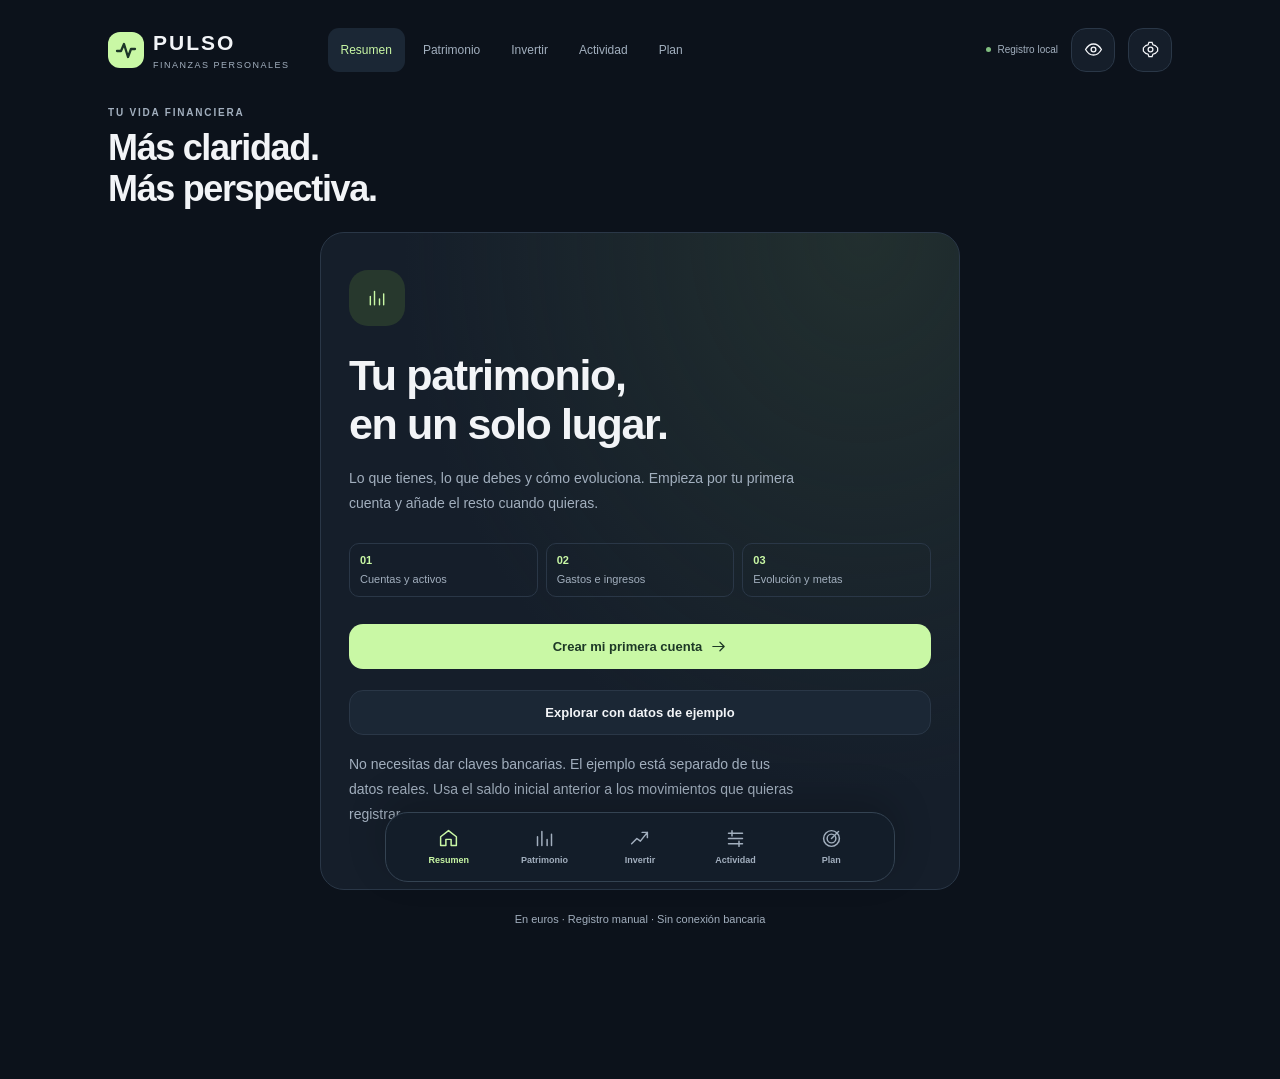
==== commit 1f7e6471: "Add files via upload" ====
--- a/index.html
+++ b/index.html
@@ -11,6 +11,120 @@
 @media(max-width:1000px){.desktopnav{gap:1px}.desktopnav button{padding:10px 8px;font-size:11px}.iv-three-stats .stat b{font-size:20px}.iv-allocation{gap:17px}.iv-donut{width:104px;height:104px}.iv-donut>div{width:78px;height:78px}}
 @media(max-width:760px){.iv-tabs{justify-content:space-between;gap:10px;margin-bottom:21px}.iv-tabs button{font-size:12px;padding:10px 0 14px}.iv-hero{padding:24px 22px}.iv-hero .amount{font-size:39px;letter-spacing:-1.9px}.iv-hero .split{margin-top:20px;padding-top:17px}.iv-hero .split b{font-size:17px}.iv-hero .split span{font-size:10px}.iv-hero-actions{gap:8px}.iv-hero-actions .btn{font-size:12px;padding:12px 7px}.iv-three-stats{grid-template-columns:repeat(3,minmax(0,1fr));gap:8px;margin-top:10px}.iv-three-stats .stat{padding:13px 9px}.iv-three-stats .stat label{font-size:10px}.iv-three-stats .stat b{font-size:16px;letter-spacing:-.55px;margin:9px 0}.iv-three-stats .stat small{font-size:9px;line-height:1.55}.iv-update-notice{gap:5px;padding-bottom:18px}.iv-chart-controls{gap:10px}.iv-plot svg{height:177px}.iv-ylabels{font-size:8px;width:49px}.iv-plot svg{width:calc(100% - 54px)}.iv-chart-readout{gap:7px}.iv-chart-readout strong{font-size:16px}.iv-chart-readout small{margin-left:0;flex-basis:100%;margin-top:0}.iv-position{gap:9px;padding:16px 0}.iv-monogram{width:38px;height:38px;border-radius:12px;font-size:11px}.iv-asset-name{font-size:12px}.iv-asset-meta{font-size:9px}.iv-asset-values strong{font-size:13px}.iv-asset-values small{font-size:10px}.iv-asset-values small span{display:none}.iv-allocation{gap:28px}.iv-donut{width:116px;height:116px}.iv-donut>div{width:87px;height:87px}.iv-holdings-grid{grid-template-columns:1fr}.iv-filterbar{gap:8px}.iv-filterbar input{min-width:100%;width:100%;flex-basis:100%}.iv-filterbar select{min-width:0;font-size:12px}.iv-welcome{padding:26px 22px}.iv-welcome h1{font-size:39px}.iv-welcome .actions{flex-direction:column}.iv-start-steps{gap:15px}.iv-start-steps span{font-size:11px}.iv-detail-head{gap:12px}.iv-detail-head h1{font-size:27px}.iv-detail-head .kicker{font-size:9px;line-height:1.5}.iv-detail-head .iv-monogram{width:48px;height:48px;font-size:14px}.iv-detail-actions{gap:7px}.iv-detail-actions .btn{padding:11px 7px;font-size:11px;min-height:46px}.iv-trade-row{gap:9px}.iv-trade-row .iv-asset-name{font-size:11px}.iv-trade-row .iv-asset-values small{font-size:8px;max-width:95px}.iv-trade-row .tile{width:34px;height:34px;border-radius:11px}.iv-trade-row .iv-asset-values strong{font-size:12px}.iv-div-chart{gap:5px;height:143px}.iv-div-amounts{gap:9px}.iv-div-amounts small{font-size:9px}.iv-div-amounts strong{font-size:14px}.iv-floating-add{right:18px;bottom:calc(92px + env(safe-area-inset-bottom));width:49px;height:49px;border-radius:16px}.bottom{justify-content:space-around}.bottom button{flex:1;min-width:0}.bottom button span{font-size:9px}.bottom button svg{height:20px;width:20px}.iv-advanced{padding:0 13px}.iv-advanced summary{font-size:11px}.iv-form-preview{padding:15px}.iv-form-preview>strong{font-size:26px}.iv-batch-row .row small{font-size:9px}.iv-chart-card .cardhead{margin-bottom:14px}}
 @media(max-width:370px){.iv-three-stats .stat b{font-size:14px}.iv-chart-controls .seg button{min-width:34px}.iv-metric button{padding:6px}.iv-hero .amount{font-size:35px}.iv-detail-actions .btn{font-size:10px}.iv-asset-values strong{font-size:12px}.iv-allocation{gap:18px}}
+
+</style><style id="pulso-layout-3-0-1">
+/* PULSO 3.0.1 - Safe-area and small-screen layout patch.
+   Inset values come from the browser; no hard-coded iPhone notch height.
+   This stylesheet does not change any financial data or calculations. */
+:root {
+  --pulso-safe-top: env(safe-area-inset-top, 0px);
+  --pulso-safe-right: env(safe-area-inset-right, 0px);
+  --pulso-safe-bottom: env(safe-area-inset-bottom, 0px);
+  --pulso-safe-left: env(safe-area-inset-left, 0px);
+  --pulso-nav-height: calc(70px + var(--pulso-safe-bottom));
+  --pulso-fab-size: 49px;
+  --pulso-fab-gap: 12px;
+}
+html {
+  background: var(--bg);
+  -webkit-text-size-adjust: 100%;
+  text-size-adjust: 100%;
+  scroll-padding-top: calc(var(--pulso-safe-top) + 16px);
+}
+body { min-height: 100vh; min-height: 100svh; }
+/* Keep scrolled content out of the transparent system status-bar area. */
+body::before {
+  content: "";
+  position: fixed;
+  inset: 0 0 auto;
+  height: var(--pulso-safe-top);
+  background: var(--bg);
+  pointer-events: none;
+  z-index: 70;
+}
+.app {
+  padding-top: var(--pulso-safe-top);
+  padding-right: max(28px, var(--pulso-safe-right));
+  padding-left: max(28px, var(--pulso-safe-left));
+}
+.top, .logo, .logo > div { min-width: 0; }
+.overlay {
+  padding-top: calc(20px + var(--pulso-safe-top));
+  padding-right: max(20px, var(--pulso-safe-right));
+  padding-bottom: calc(20px + var(--pulso-safe-bottom));
+  padding-left: max(20px, var(--pulso-safe-left));
+}
+.dialog, .dialog.wide {
+  max-height: calc(100vh - var(--pulso-safe-top) - var(--pulso-safe-bottom) - 40px);
+  max-height: calc(100dvh - var(--pulso-safe-top) - var(--pulso-safe-bottom) - 40px);
+  scroll-padding-block: 18px;
+}
+.boot {
+  margin-top: calc(24px + var(--pulso-safe-top));
+}
+@media (max-width: 849px) {
+  .app {
+    padding: var(--pulso-safe-top)
+      max(17px, var(--pulso-safe-right))
+      calc(var(--pulso-nav-height) + var(--pulso-fab-size) + var(--pulso-fab-gap) + 24px)
+      max(17px, var(--pulso-safe-left));
+  }
+  .top { padding: 14px 0 24px; gap: 8px; }
+  .welcome { padding: 25px 22px; }
+  .welcome h1 {
+    font-size: clamp(30px, 8.7vw, 36px);
+    line-height: 1.14;
+    letter-spacing: -1.1px;
+    margin-top: 21px;
+  }
+  .welcome p { margin: 16px 0 20px; }
+  .welcome .steps { margin: 22px 0 24px; }
+  .welcome .steps span { min-width: 0; overflow-wrap: anywhere; }
+  .welcome p.risknote { font-size: 11px; line-height: 1.65; margin: 18px 0 0; }
+  .bottom {
+    padding: 9px max(10px, var(--pulso-safe-right))
+      calc(10px + var(--pulso-safe-bottom)) max(10px, var(--pulso-safe-left));
+  }
+  .bottom button { flex: 1; min-width: 0; width: auto; }
+  .iv-floating-add {
+    width: var(--pulso-fab-size);
+    height: var(--pulso-fab-size);
+    border-radius: 16px;
+    right: max(18px, calc(var(--pulso-safe-right) + 10px));
+    bottom: calc(var(--pulso-nav-height) + var(--pulso-fab-gap));
+  }
+  .toast {
+    bottom: calc(var(--pulso-nav-height) + var(--pulso-fab-size) + 24px);
+  }
+  .overlay { padding: calc(12px + var(--pulso-safe-top)) 0 0; }
+  .dialog, .dialog.wide {
+    padding: 22px max(20px, var(--pulso-safe-right))
+      calc(22px + var(--pulso-safe-bottom)) max(20px, var(--pulso-safe-left));
+    max-height: calc(100vh - var(--pulso-safe-top) - 12px);
+    max-height: calc(100dvh - var(--pulso-safe-top) - 12px);
+  }
+}
+@media (max-width: 360px) {
+  .app {
+    padding-right: max(12px, var(--pulso-safe-right));
+    padding-left: max(12px, var(--pulso-safe-left));
+  }
+  .welcome { padding: 22px 18px; }
+}
+/* Wide phones in landscape do not need a second navigation row. */
+@media (min-width: 850px) and (max-width: 1024px) and (pointer: coarse) {
+  .desktopnav { display: none; }
+  .logo { margin-right: auto; }
+  .top .devicepill { display: none; }
+}
+@media (min-width: 850px) {
+  .bottom { bottom: max(18px, calc(var(--pulso-safe-bottom) + 8px)); }
+}
+@media print {
+  body::before, .iv-floating-add { display: none !important; }
+  .app { padding: 0; }
+  body { min-height: 0; }
+}
 
 </style></head><body>
 <section id="boot" class="boot"><div class="kicker">PULSO / FINANZAS PERSONALES</div><h1>Tu patrimonio,<br>en perspectiva.</h1><p>Si este mensaje permanece y no aparecen botones funcionales, el visor no está ejecutando JavaScript o la app no ha podido iniciarse.</p><p><strong>Un adjunto HTML no es una app instalada.</strong> Para usar PULSO en el iPhone:</p><ol><li>Descomprime el paquete PULSO_3_Inversiones_App.zip y publica la carpeta PULSO_3 en un alojamiento HTTPS.</li><li>Abre la dirección publicada en Safari, no en el visor del chat ni de Archivos.</li><li>Pulsa Compartir → Añadir a pantalla de inicio → Abrir como app web.</li></ol><a href="https://docs.netlify.com/start/choose-your-path/">Cómo publicar la carpeta</a><br><a href="https://support.apple.com/es-es/guide/iphone/iphea86e5236/ios">Instrucciones de instalación de Apple</a><p id="bootError" role="alert"></p><noscript><p>JavaScript está desactivado en este visor. No introduzcas datos aquí.</p></noscript></section>
@@ -492,7 +606,7 @@
 function budgetView(){const s=C.stats(state,ui.month,asOf()),bs=C.budgets(state,ui.month),total=bs.reduce((n,b)=>n+b.limit,0),used=bs.reduce((n,b)=>n+(s.cats[b.category]||0),0),uncovered=s.expense-used;return `<article class="card"><div class="planhero"><div><div class="kicker">DISPONIBLE EN TUS L\u00cdMITES</div><div class="big ${total-used<0?'negative':'positive'}">${money(total-used)}</div><p class="small muted">${money(used)} gastados de ${money(total)}</p></div>${tile('plan','lg')}</div>${progress(used,total)}${uncovered>0?`<p class="risknote gold">Adem\u00e1s: ${money(uncovered)} de gastos en categor\u00edas sin presupuesto.</p>`:''}</article><div class="sectiontitle"><h2>Presupuestos del mes</h2>${textBtn('+ Nuevo','newBudget')}</div><div class="grid2">${bs.map(b=>{const spent=s.cats[b.category]||0;return `<article class="card"><div class="between"><h3>${esc(b.category)}</h3><button class="iconbtn" data-action="editBudget" data-id="${b.id}" aria-label="Editar presupuesto ${esc(b.category)}">${icon('edit',16)}</button></div><div class="budgetnumbers"><b>${money(spent)}</b><span>/ ${money(b.limit)}</span></div>${progress(spent,b.limit)}<div class="between small mt"><span class="${spent>b.limit?'negative':'muted'}">${spent>b.limit?'Superado en '+money(spent-b.limit):'Quedan '+money(b.limit-spent)}</span><span class="muted">${ui.hide?'':pct(spent/b.limit*100)}</span></div><p class="graphhint">Vigente desde ${fmtMonth(b.from)}.</p></article>`}).join('')||`<article class="card">${empty('Pon l\u00edmites donde te importa','Define un importe mensual por categor\u00eda. Los l\u00edmites se mantienen hasta que los cambies.','newBudget','Crear presupuesto','plan')}</article>`}</div><p class="risknote">Al cambiar un presupuesto, elige desde qu\u00e9 mes se aplica. As\u00ed conservas los l\u00edmites de meses anteriores.</p>`}
 function goalView(){return `<div class="notice">Los objetivos son etiquetas de seguimiento. <strong>No suman dinero adicional a tu patrimonio</strong> ni transfieren fondos.</div><div class="sectiontitle"><h2>Tus pr\u00f3ximos pasos</h2>${textBtn('+ Objetivo','newGoal')}</div><div class="grid2">${state.goals.map(g=>{const saved=C.goalSaved(state,g),left=Math.max(0,g.target-saved),days=g.deadline?Math.ceil((new Date(g.deadline+'T12:00:00')-new Date(C.today()+'T12:00:00'))/86400000):null,months=days!==null?Math.max(1,Math.ceil(days/30.4375)):null;return `<article class="card"><div class="between">${tile('plan','blue')}<button class="iconbtn" data-action="editGoal" data-id="${g.id}" aria-label="Editar ${esc(g.name)}">${icon('edit',16)}</button></div><h2 class="mt">${esc(g.name)}</h2><p class="small muted" style="margin-top:7px">${g.mode==='account'?'Vinculado a '+esc(itemName(g.item)):'Ahorro asignado manualmente'}</p><div class="budgetnumbers"><b>${money(saved)}</b><span>/ ${money(g.target)}</span></div>${progress(saved,g.target)}<p class="small muted mt">${left?'Te faltan '+money(left):'Objetivo alcanzado.'}${g.deadline?' \u00b7 '+fmtDate(g.deadline,true):''}</p>${months&&left?`<p class="small ${days<0?'gold':'positive'}">${days<0?'La fecha objetivo ya ha pasado.':money(Math.ceil(left/months))+' al mes, sin rentabilidad, para llegar a la meta.'}</p>`:''}</article>`}).join('')||`<article class="card">${empty('Dale un destino a tu ahorro','Fondo de emergencia, vivienda, viaje o cualquier meta personal.','newGoal','Crear mi primer objetivo','plan')}</article>`}</div><article class="card mt"><div class="cardhead"><div><h2>Un escenario sencillo</h2><small>Cu\u00e1nto sumar\u00edas manteniendo un ahorro mensual</small></div>${icon('trend')}</div><form id="scenarioForm"><div class="formgrid">${amountField('Ahorro mensual (\u20ac)','scenarioAmount','')}${field('Horizonte','scenarioMonths',sel('scenarioMonths',opts([{value:12,label:'1 a\u00f1o'},{value:36,label:'3 a\u00f1os'},{value:60,label:'5 a\u00f1os'},{value:120,label:'10 a\u00f1os'}],12)))}</div><button type="submit" class="btn secondary full">Calcular escenario</button><div id="scenarioError" class="formerror mt" role="alert"></div><div id="scenarioResult"></div></form><p class="graphhint">C\u00e1lculo lineal: patrimonio actual + ahorro mensual \u00d7 meses. Sin rentabilidad, inflaci\u00f3n, impuestos ni cambios de valor. Es un supuesto, no una previsi\u00f3n.</p></article>`}
 function recurringView(){const due=C.due(state),over=due.filter(x=>x.date<=C.today());return `<div class="notice">Aqu\u00ed planificas n\u00f3minas, recibos y cuotas. Confirma cada operaci\u00f3n cuando ocurra. <strong>No se generan pagos ni avisos fuera de la app.</strong></div><div class="sectiontitle"><h2>${over.length} pendientes de registrar</h2>${textBtn('+ Recurrente','newRecurring')}</div><article class="card">${due.length?due.slice(0,24).map(x=>`<div class="listrow">${tile('clock',x.date<C.today()?'red':'blue')}<div class="grow"><span class="name">${esc(x.r.description)}</span><span class="meta">${fmtDate(x.date,true)} \u00b7 ${money(x.r.amount,2)}</span></div>${x.date<=C.today()?btn('Registrar','postRecurring',`data-id="${x.r.id}" data-date="${x.date}"`,'compact'): '<span class="tag neutral">Previsto</span>'}</div>`).join(''):empty('Todo al d\u00eda','No hay operaciones pendientes ni previstas en los pr\u00f3ximos 30 d\u00edas.','','','check')}${due.length>24?'<p class="risknote">Se muestran las 24 primeras; las siguientes aparecer\u00e1n al registrar estas.</p>':''}</article><div class="sectiontitle"><h2>Tus reglas recurrentes</h2></div><div class="grid2">${state.recurring.map(r=>`<article class="card"><div class="between"><h3>${esc(r.description)}</h3><button class="iconbtn" data-action="editRecurring" data-id="${r.id}" aria-label="Editar recurrente">${icon('edit',16)}</button></div><div class="budgetnumbers"><b>${money(r.amount,2)}</b><span>/${r.every===1?'mes':r.every===3?'trimestre':'a\u00f1o'}</span></div><p class="small muted">${esc(itemName(r.account))} \u00b7 ${r.kind==='expense'?'Gasto':r.kind==='income'?'Ingreso':'Traspaso'}</p><div class="between mt"><span class="tag ${r.active?'':'neutral'}">${r.active?'Activo':'Pausado'}</span>${textBtn(r.active?'Pausar':'Reactivar','toggleRecurring',`data-id="${r.id}"`)}</div></article>`).join('')||`<article class="card">${empty('Menos trabajo repetitivo','A\u00f1ade las operaciones que se repiten cada mes, trimestre o a\u00f1o.','newRecurring','Crear recurrente','clock')}</article>`}</div>`}
-function settings(){return `${heading('DATOS, PRIVACIDAD Y CONFIGURACI\u00d3N','Tu espacio.','Sin cuenta de usuario ni conexi\u00f3n bancaria.',false)}<div class="grid2"><article class="card"><div class="cardhead"><h2>Tu perfil</h2>${icon('settings')}</div>${rowStat('Nombre',esc(state.settings.name)||'Sin definir')}${rowStat('Moneda','EUR \u00b7 Euro')}${rowStat('Idioma','Espa\u00f1ol')}${textBtn('Editar nombre','profile')}<p class="risknote">Los saldos de efectivo se llevan en EUR. Inversiones admite precios en otras divisas con el cambio que registres en cada operaci\u00f3n o cierre.</p></article><article class="card"><div class="cardhead"><h2>Tus copias de seguridad</h2>${icon('shield')}</div><p class="small muted">La copia JSON incluye todo. Puedes cifrarla con una contrase\u00f1a antes de guardarla en Archivos o iCloud Drive.</p><div class="actions mt">${btn('Crear copia','backup')}${btn('Restaurar copia','importSelect','','secondary')}</div><p class="risknote">\u00daltima exportaci\u00f3n solicitada: ${state.settings.backupAt?esc(state.settings.backupAt):'ninguna'}. Comprueba que el archivo se haya guardado.</p></article><article class="card"><h2>Importar y organizar</h2><div class="settingrow"><div><h3>Movimientos CSV</h3><p>Vista previa y selecci\u00f3n de columnas</p></div>${btn('Importar','csvSelect','','secondary compact')}</div><div class="settingrow"><div><h3>Exportar movimientos</h3><p>CSV para revisar fuera de la app</p></div>${btn('Exportar','exportCsv','','secondary compact')}</div><div class="settingrow"><div><h3>Categor\u00edas personalizadas</h3><p>Clasifica a tu manera</p></div>${btn('A\u00f1adir','newCategory','','secondary compact')}</div>${legacy?`<div class="settingrow"><div><h3>Datos de la versi\u00f3n anterior</h3><p>Se importar\u00e1n solo con tu confirmaci\u00f3n</p></div>${btn('Revisar','legacyImport','','secondary compact')}</div>`:''}</article><article class="card"><div class="cardhead"><h2>Estado de esta instalaci\u00f3n</h2></div>${rowStat('Entorno',location.protocol==='file:'?'Archivo local':'Navegador / app web')}${rowStat('Guardado local',storageOK?'Disponible':'No disponible',storageOK?'positive':'negative')}${rowStat('Uso sin conexi\u00f3n',esc(swState))}${rowStat('Versi\u00f3n','PULSO 3.0.0')}${btn('C\u00f3mo instalar en el m\u00f3vil','install','','secondary full mt')}</article><article class="card"><h2>Privacidad, sin letra peque\u00f1a.</h2><p class="small muted mt">La app no env\u00eda tus registros financieros a un servidor. El alojamiento puede registrar visitas t\u00e9cnicas, pero no recibe tus cuentas ni movimientos desde esta app.</p><p class="small muted mt">Los datos guardados en el navegador <strong>no est\u00e1n cifrados por PULSO</strong>. El bot\u00f3n del ojo solo oculta importes en pantalla. Protege el dispositivo y no lo uses en un equipo compartido.</p><p class="small muted mt">No hay sincronizaci\u00f3n entre dispositivos. Al borrar los datos del navegador, cambiar de direcci\u00f3n web o de m\u00f3vil, necesitar\u00e1s tu copia JSON. No guardes contrase\u00f1as bancarias en notas.</p></article><article class="card"><h2>Ayuda y mantenimiento</h2><div class="settingrow"><div><h3>Entender los c\u00e1lculos</h3><p>Deudas, tarjetas, fechas y valoraciones</p></div>${btn('Ver gu\u00eda','help','','secondary compact')}</div><div class="settingrow"><div><h3>Explorar sin arriesgar datos</h3><p>Demostraci\u00f3n independiente</p></div>${btn('Ver ejemplo','demo','','secondary compact')}</div><div class="settingrow"><div><h3>Reiniciar PULSO</h3><p>Borra los datos locales de esta versi\u00f3n</p></div>${btn('Borrar','reset','','danger compact')}</div></article></div>`}
+function settings(){return `${heading('DATOS, PRIVACIDAD Y CONFIGURACI\u00d3N','Tu espacio.','Sin cuenta de usuario ni conexi\u00f3n bancaria.',false)}<div class="grid2"><article class="card"><div class="cardhead"><h2>Tu perfil</h2>${icon('settings')}</div>${rowStat('Nombre',esc(state.settings.name)||'Sin definir')}${rowStat('Moneda','EUR \u00b7 Euro')}${rowStat('Idioma','Espa\u00f1ol')}${textBtn('Editar nombre','profile')}<p class="risknote">Los saldos de efectivo se llevan en EUR. Inversiones admite precios en otras divisas con el cambio que registres en cada operaci\u00f3n o cierre.</p></article><article class="card"><div class="cardhead"><h2>Tus copias de seguridad</h2>${icon('shield')}</div><p class="small muted">La copia JSON incluye todo. Puedes cifrarla con una contrase\u00f1a antes de guardarla en Archivos o iCloud Drive.</p><div class="actions mt">${btn('Crear copia','backup')}${btn('Restaurar copia','importSelect','','secondary')}</div><p class="risknote">\u00daltima exportaci\u00f3n solicitada: ${state.settings.backupAt?esc(state.settings.backupAt):'ninguna'}. Comprueba que el archivo se haya guardado.</p></article><article class="card"><h2>Importar y organizar</h2><div class="settingrow"><div><h3>Movimientos CSV</h3><p>Vista previa y selecci\u00f3n de columnas</p></div>${btn('Importar','csvSelect','','secondary compact')}</div><div class="settingrow"><div><h3>Exportar movimientos</h3><p>CSV para revisar fuera de la app</p></div>${btn('Exportar','exportCsv','','secondary compact')}</div><div class="settingrow"><div><h3>Categor\u00edas personalizadas</h3><p>Clasifica a tu manera</p></div>${btn('A\u00f1adir','newCategory','','secondary compact')}</div>${legacy?`<div class="settingrow"><div><h3>Datos de la versi\u00f3n anterior</h3><p>Se importar\u00e1n solo con tu confirmaci\u00f3n</p></div>${btn('Revisar','legacyImport','','secondary compact')}</div>`:''}</article><article class="card"><div class="cardhead"><h2>Estado de esta instalaci\u00f3n</h2></div>${rowStat('Entorno',location.protocol==='file:'?'Archivo local':'Navegador / app web')}${rowStat('Guardado local',storageOK?'Disponible':'No disponible',storageOK?'positive':'negative')}${rowStat('Uso sin conexi\u00f3n',esc(swState))}${rowStat('Versi\u00f3n','PULSO 3.0.1')}${btn('C\u00f3mo instalar en el m\u00f3vil','install','','secondary full mt')}</article><article class="card"><h2>Privacidad, sin letra peque\u00f1a.</h2><p class="small muted mt">La app no env\u00eda tus registros financieros a un servidor. El alojamiento puede registrar visitas t\u00e9cnicas, pero no recibe tus cuentas ni movimientos desde esta app.</p><p class="small muted mt">Los datos guardados en el navegador <strong>no est\u00e1n cifrados por PULSO</strong>. El bot\u00f3n del ojo solo oculta importes en pantalla. Protege el dispositivo y no lo uses en un equipo compartido.</p><p class="small muted mt">No hay sincronizaci\u00f3n entre dispositivos. Al borrar los datos del navegador, cambiar de direcci\u00f3n web o de m\u00f3vil, necesitar\u00e1s tu copia JSON. No guardes contrase\u00f1as bancarias en notas.</p></article><article class="card"><h2>Ayuda y mantenimiento</h2><div class="settingrow"><div><h3>Entender los c\u00e1lculos</h3><p>Deudas, tarjetas, fechas y valoraciones</p></div>${btn('Ver gu\u00eda','help','','secondary compact')}</div><div class="settingrow"><div><h3>Explorar sin arriesgar datos</h3><p>Demostraci\u00f3n independiente</p></div>${btn('Ver ejemplo','demo','','secondary compact')}</div><div class="settingrow"><div><h3>Reiniciar PULSO</h3><p>Borra los datos locales de esta versi\u00f3n</p></div>${btn('Borrar','reset','','danger compact')}</div></article></div>`}
 function navigation(){const items=[['home','Resumen'],['wealth','Patrimonio'],['investments','Invertir'],['activity','Actividad'],['plan','Plan']];$('desktopNav').innerHTML=items.map(([t,l])=>`<button data-action="nav" data-tab="${t}" class="${ui.tab===t?'active':''}" aria-current="${ui.tab===t?'page':'false'}">${l}</button>`).join('');$('mobileNav').innerHTML=items.map(([t,l])=>`<button data-action="nav" data-tab="${t}" class="${ui.tab===t?'active':''}" aria-label="${l}" aria-current="${ui.tab===t?'page':'false'}">${icon(t,21)}<span>${l}</span></button>`).join('');$('privacyButton').innerHTML=icon(ui.hide?'eyeoff':'eye');$('privacyButton').setAttribute('aria-label',ui.hide?'Mostrar importes':'Ocultar importes');$('privacyButton').setAttribute('aria-pressed',String(ui.hide));if(!$('floatingAdd')){const b=document.createElement('button');b.id='floatingAdd';b.className='iv-floating-add';b.dataset.action='quick';b.setAttribute('aria-label','Registrar movimiento u operaci\u00f3n');b.innerHTML=icon('plus',24);document.body.appendChild(b);}}
 
 function render(){navigation();let notices='';if(demoMode)notices+=`<div class="demo-bar"><span><strong>DEMOSTRACI\u00d3N</strong> \u00b7 Datos ficticios, separados de los tuyos.</span><button data-action="exitDemo">Salir</button></div>`;if(location.protocol==='file:')notices+=`<div class="notice warn"><strong>Est\u00e1s abriendo un archivo, no una app instalada.</strong> Para el iPhone, publica la carpeta PULSO_3 y abre su direcci\u00f3n HTTPS en Safari. ${textBtn('Ver instrucciones','install')}</div>`;if(loadIssue)notices+=`<div class="notice error">${esc(loadIssue)}${corruptRaw?`<div class="actions">${btn('Guardar archivo original','exportCorrupt','','secondary')}${btn('Recuperar versi\u00f3n anterior','recover','','secondary')}</div>`:''}</div>`;if(state.settings.migration)notices+=`<div class="notice warn">${esc(state.settings.migration)} ${textBtn('Entendido','dismissMigration')}</div>`;const pages={home,wealth,activity,plan,settings,investments};$('view').innerHTML=notices+(pages[ui.tab]||home)();$('boot').classList.add('hidden');$('appShell').classList.remove('hidden');$('mobileNav').classList.remove('hidden');}
@@ -597,7 +711,46 @@
 const packaged=document.querySelector('meta[name="pulso-package"]')?.content==='yes';
 if(packaged&&/^https?:$/.test(location.protocol)&&window.isSecureContext&&'serviceWorker'in navigator){swState='Activando...';navigator.serviceWorker.register('./sw.js').then(()=>navigator.serviceWorker.ready).then(()=>{swState='Disponible';if(ui.tab==='settings')render()}).catch(()=>{swState='No disponible: revisa HTTPS y sw.js';if(ui.tab==='settings')render()});}else swState=packaged?'Requiere HTTPS y navegador compatible':'No incluido en el HTML suelto';
 let lastDay=C.today();document.addEventListener('visibilitychange',()=>{if(document.visibilityState==='visible'&&C.today()!==lastDay){if(ui.month===lastDay.slice(0,7))ui.month=C.today().slice(0,7);lastDay=C.today();render();}});
-window.PulsoApp={version:'3.0.0',getState:()=>C.copy(state),isDemo:()=>demoMode,getStorageStatus:()=>({available:storageOK,problem:loadIssue}),getUI:()=>({...ui,modal:ui.modal?.type}),render};
+window.PulsoApp={version:'3.0.1',getState:()=>C.copy(state),isDemo:()=>demoMode,getStorageStatus:()=>({available:storageOK,problem:loadIssue}),getUI:()=>({...ui,modal:ui.modal?.type}),render};
 render();
 })();
+</script><script id="pulso-layout-controller">
+/* Layout only: no reads or writes to financial/browser storage. */
+(function () {
+  'use strict';
+  const root = document.documentElement;
+  const nav = document.getElementById('mobileNav');
+  const view = document.getElementById('view');
+  let frame = 0;
+  let lastHeight = 0;
+  function syncLayout() {
+    frame = 0;
+    if (nav) {
+      const height = Math.ceil(nav.getBoundingClientRect().height);
+      if (height > 0 && height !== lastHeight) {
+        root.style.setProperty('--pulso-nav-height', height + 'px');
+        lastHeight = height;
+      }
+    }
+    const add = document.getElementById('floatingAdd');
+    if (add && view) {
+      // Onboarding already has dedicated actions. Avoid covering them.
+      add.classList.toggle('hidden', Boolean(view.querySelector('.welcome, .iv-welcome')));
+    }
+  }
+  function scheduleLayout() {
+    if (!frame) frame = window.requestAnimationFrame(syncLayout);
+  }
+  if ('ResizeObserver' in window && nav) {
+    new ResizeObserver(scheduleLayout).observe(nav);
+  }
+  if ('MutationObserver' in window && view) {
+    new MutationObserver(scheduleLayout).observe(view, {childList: true});
+  }
+  window.addEventListener('resize', scheduleLayout, {passive: true});
+  window.addEventListener('orientationchange', scheduleLayout, {passive: true});
+  window.addEventListener('pageshow', scheduleLayout);
+  syncLayout();
+}());
+
 </script></body></html>
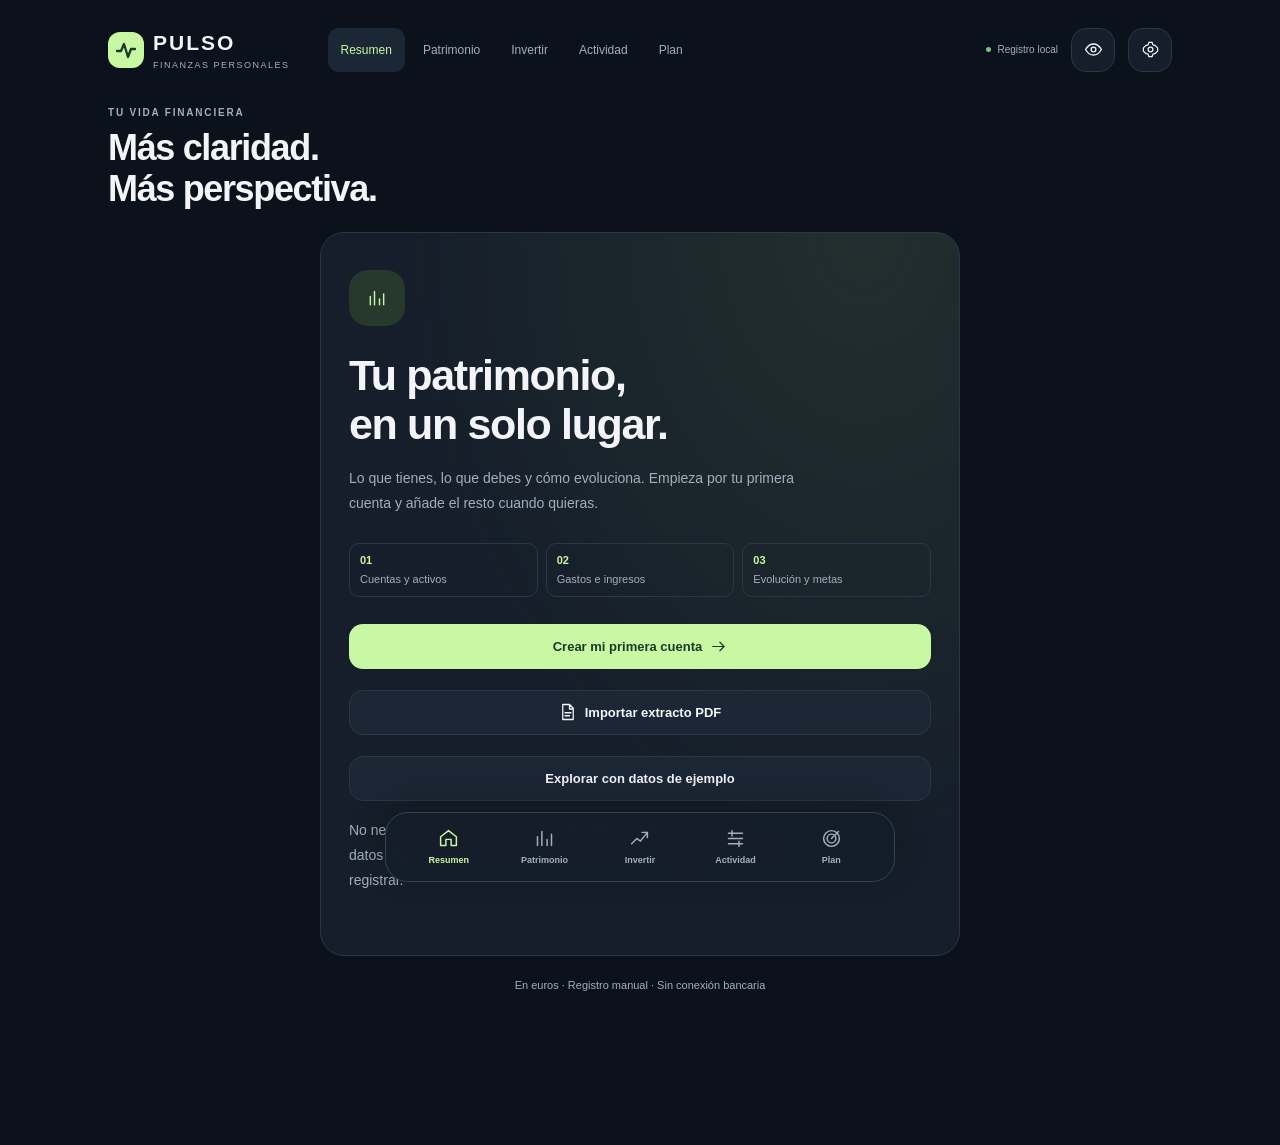
==== commit 2fcfa7d8: "Add files via upload" ====
--- a/index.html
+++ b/index.html
@@ -1,5 +1,5 @@
 <!doctype html>
-<html lang="es"><head><meta charset="utf-8"><meta name="viewport" content="width=device-width,initial-scale=1,viewport-fit=cover"><meta name="theme-color" content="#0c121b"><meta name="apple-mobile-web-app-capable" content="yes"><meta name="apple-mobile-web-app-status-bar-style" content="black-translucent"><meta name="apple-mobile-web-app-title" content="PULSO"><meta name="description" content="Tu patrimonio, tus gastos y tus metas. Registro manual local en euros."><meta name="pulso-package" content="yes"><title>PULSO 3 | Finanzas e inversiones</title><link rel="manifest" href="./manifest.webmanifest"><link rel="apple-touch-icon" href="./icon-192.png"><link rel="icon" href="./icon-192.png"><style>:root{color-scheme:dark;--bg:#0c121b;--panel:#151e2a;--panel2:#1b2735;--line:#2a3747;--ink:#f2f4f7;--muted:#a2afbe;--mint:#c9f8a5;--mint2:#81be80;--red:#ffada5;--blue:#afc8ff;--gold:#efd098;--radius:24px}*{box-sizing:border-box}html{scroll-behavior:smooth}body{margin:0;background:var(--bg);font-family:-apple-system,BlinkMacSystemFont,'Segoe UI',sans-serif;color:var(--ink);font-size:15px;line-height:1.5;-webkit-font-smoothing:antialiased}button,input,select,textarea{font:inherit}button{cursor:pointer;-webkit-tap-highlight-color:transparent}button:disabled{opacity:.45;cursor:default}button,a,input,select,textarea{touch-action:manipulation}button:focus-visible,a:focus-visible,input:focus-visible,select:focus-visible,textarea:focus-visible{outline:2px solid var(--mint);outline-offset:3px}a{color:var(--mint)}svg{display:block;flex-shrink:0}button svg{pointer-events:none}button>*{pointer-events:none}h1,h2,h3,p{margin:0}h1{font-size:36px;letter-spacing:-1.35px;font-weight:720;line-height:1.13}h2{font-size:19px;letter-spacing:-.4px;line-height:1.25}h3{font-size:15px;font-weight:650}.muted{color:var(--muted)}.small{font-size:12px;line-height:1.6}.tiny{font-size:10px}.positive{color:var(--mint)}.negative{color:var(--red)}.gold{color:var(--gold)}.kicker{font-size:10px;letter-spacing:1.8px;font-weight:650;color:var(--muted);text-transform:uppercase}.app{max-width:1120px;margin:0 auto;padding:0 28px 125px}.top{display:flex;align-items:center;gap:13px;padding:27px 0 33px}.logo{display:flex;align-items:center;gap:9px;margin-right:auto;font-size:21px;letter-spacing:2px;font-weight:800}.mark{display:grid;place-items:center;width:36px;height:36px;background:var(--mint);border-radius:12px;color:#1c3628}.mark svg{width:24px}.logo small{font-size:9px;letter-spacing:1.5px;font-weight:500;color:var(--muted);display:block}.iconbtn{height:44px;width:44px;border:1px solid var(--line);border-radius:15px;background:var(--panel);color:var(--ink);display:inline-flex;align-items:center;justify-content:center;flex-shrink:0}.iconbtn:hover,.btn.secondary:hover{background:var(--panel2)}.row{display:flex;align-items:center;gap:12px}.between{display:flex;align-items:center;justify-content:space-between;gap:12px}.wrap{flex-wrap:wrap}.grow{flex:1;min-width:0}.heading{margin-bottom:23px;display:flex;align-items:end;justify-content:space-between;gap:15px}.heading .kicker{margin-bottom:8px}.heading p{margin-top:8px}.month{display:flex;align-items:center;justify-content:center;border:1px solid var(--line);border-radius:13px;background:var(--panel);flex-shrink:0}.month button{width:36px;height:44px;background:transparent;color:var(--muted);border:0;font-size:23px}.month input{width:132px;background:transparent;color:var(--ink);border:0;padding:8px 2px;font-size:12px;font-weight:600;min-height:44px;max-width:100%}.card{background:var(--panel);border:1px solid var(--line);border-radius:var(--radius);padding:24px;min-width:0}.card+.card{margin-top:16px}.cardhead{display:flex;align-items:center;justify-content:space-between;gap:12px;margin-bottom:21px}.cardhead small{display:block;font-size:11px;color:var(--muted);margin-top:4px}.hero{position:relative;isolation:isolate;overflow:hidden;padding:28px 29px;color:#172b20;border:0;background:#d4f5b6;border-radius:26px}.hero:after{content:'';z-index:-1;pointer-events:none;position:absolute;right:-50px;top:-96px;width:220px;height:220px;border:1px solid #3f6d2733;border-radius:50%;box-shadow:0 0 0 26px #48772d0c,0 0 0 59px #48772d09,0 0 0 93px #48772d06}.hero .kicker{color:#3c5739;letter-spacing:1.3px}.hero .amount{font-size:clamp(34px,4.5vw,53px);letter-spacing:-2.5px;line-height:1.15;font-weight:760;margin:13px 0 12px;font-variant-numeric:tabular-nums;overflow-wrap:anywhere}.hero .small{color:#3b563b}.hero .split{border-top:1px solid #5271433b;padding-top:18px;margin-top:23px;display:grid;grid-template-columns:1fr 1fr;gap:12px}.hero .split span{font-size:11px;display:block;color:#3c5739;margin-bottom:3px}.hero .split b{font-size:18px;font-weight:700;letter-spacing:-.5px}.hero .tag{border-color:#5d784844;color:#233d26;background:#49753210}.tag{display:inline-flex;align-items:center;gap:6px;background:#243326;border:1px solid #35553a;border-radius:99px;padding:5px 9px;font-size:10px;font-weight:650;white-space:nowrap;color:var(--mint)}.tag.neutral{background:var(--panel2);border-color:var(--line);color:var(--muted)}.tag.warn{background:#503e242f;border-color:#65553b;color:var(--gold)}.tag.bad{background:#582d3233;border-color:#76444a;color:var(--red)}.stats{display:grid;grid-template-columns:repeat(3,minmax(0,1fr));gap:12px;margin:15px 0 21px}.stat{padding:18px;border:1px solid var(--line);border-radius:19px;min-width:0;background:var(--panel)}.stat label{font-size:11px;color:var(--muted);display:block}.stat b{display:block;margin:9px 0 6px;font-size:24px;letter-spacing:-.7px;line-height:1.2;overflow-wrap:anywhere;font-variant-numeric:tabular-nums}.stat small{font-size:10px;color:var(--muted);display:block}.grid{display:grid;grid-template-columns:1.45fr 1fr;gap:19px;align-items:start}.stack{display:grid;gap:19px}.stack>.card{margin-top:0}.grid2{display:grid;grid-template-columns:repeat(2,minmax(0,1fr));gap:15px}.grid2>.card{margin-top:0}.mt{margin-top:21px}.mb{margin-bottom:17px}.sectiontitle{display:flex;align-items:center;justify-content:space-between;gap:12px;margin:25px 0 13px}.btn{min-height:45px;padding:12px 16px;display:inline-flex;align-items:center;justify-content:center;gap:8px;line-height:1.35;border:1px solid transparent;border-radius:14px;font-size:13px;font-weight:650;background:var(--mint);color:#1d3826;text-decoration:none}.btn.secondary{background:var(--panel2);border-color:var(--line);color:var(--ink)}.btn.danger{background:#522d36;color:#ffc5be;border-color:#744048}.btn.quiet{background:transparent;color:var(--mint);padding:7px 0}.btn.full{width:100%}.btn.compact{padding:8px 12px;font-size:11px;min-height:42px}.actions{display:flex;gap:9px;flex-wrap:wrap}.actions>*{flex:1}.textbtn{display:inline-flex;align-items:center;gap:7px;text-align:left;padding:10px 0;background:none;color:var(--mint);border:0;font-size:12px;font-weight:650;min-height:44px}.notice{border:1px solid #3c4f55;border-radius:15px;padding:14px 16px;background:#1b2a2d;font-size:12px;line-height:1.65;color:#c0d5cc;margin-bottom:16px}.notice strong{color:var(--ink)}.notice.warn{background:#382e213d;border-color:#655139;color:#dfcea9}.notice.error{background:#4a282e;border-color:#89505b;color:#ffd2cc}.notice .actions{margin-top:11px}.demo-bar{display:flex;justify-content:space-between;align-items:center;gap:8px;border-radius:12px;padding:8px 13px;background:#35304b;border:1px solid #655b80;margin-bottom:18px;color:#e1d7ff;font-size:11px}.demo-bar button{background:transparent;border:0;color:#e1d7ff;font:inherit;font-weight:700;min-height:35px}.listrow{display:flex;align-items:center;gap:12px;border:0;border-bottom:1px solid #2a3747;background:transparent;width:100%;padding:15px 0;color:var(--ink);text-align:left;min-height:70px}.listrow:last-child{border:0}.listrow:first-child{padding-top:0}.listrow .name{display:block;font-size:13px;font-weight:600;overflow:hidden;text-overflow:ellipsis;white-space:nowrap}.listrow .meta{display:block;font-size:11px;color:var(--muted);margin-top:3px;overflow:hidden;text-overflow:ellipsis;white-space:nowrap}.listrow .value{text-align:right;font-size:14px;font-weight:680;letter-spacing:-.2px;flex-shrink:0}.listrow .value small{font-size:9px;font-weight:400;color:var(--muted);display:block;letter-spacing:0;margin-top:3px}.tile{height:42px;width:42px;flex-shrink:0;border-radius:14px;background:#27382d;display:grid;place-items:center;color:var(--mint)}.tile.blue{background:#26334e;color:var(--blue)}.tile.red{background:#412d32;color:var(--red)}.tile.grey{background:#29313f;color:#c6ccda}.tile.lg{height:56px;width:56px;border-radius:19px}.chevron{color:var(--muted);font-size:18px;margin-left:2px}.empty{text-align:center;padding:31px 12px;color:var(--muted)}.empty .tile{margin:0 auto 14px}.empty h3{color:var(--ink);font-size:16px;margin-bottom:7px}.empty p{font-size:12px;max-width:350px;margin:0 auto 17px}.welcome{padding:37px 28px;max-width:640px;margin:0 auto;background:radial-gradient(ellipse at 85% 0%,#35493666,transparent 60%),var(--panel)}.welcome h1{font-size:43px;margin-top:25px}.welcome p{font-size:14px;color:var(--muted);line-height:1.8;margin:17px 0 25px;max-width:450px}.welcome .steps{display:flex;gap:8px;margin:27px 0;color:var(--muted);font-size:11px}.welcome .steps span{padding:8px 10px;border:1px solid var(--line);border-radius:10px;flex:1}.welcome .steps b{display:block;color:var(--mint);margin-bottom:3px}.seg{display:flex;padding:4px;background:#0e1621;border:1px solid var(--line);border-radius:12px;gap:3px;width:fit-content}.seg button{border:0;background:transparent;color:var(--muted);border-radius:9px;min-height:35px;padding:7px 12px;font-size:11px;font-weight:650;white-space:nowrap}.seg button.active{background:var(--panel2);color:var(--ink)}.tabs{display:flex;gap:8px;overflow-x:auto;margin:0 0 20px;padding-bottom:3px;scrollbar-width:none}.tabs button{background:var(--panel);border:1px solid var(--line);color:var(--muted);border-radius:12px;padding:11px 15px;min-height:45px;font-size:12px;font-weight:650;white-space:nowrap}.tabs button.active{background:var(--mint);color:#1d3826;border-color:var(--mint)}.graph{position:relative;margin-top:12px}.graph .scale{display:flex;justify-content:space-between;color:var(--muted);font-size:10px;margin-bottom:8px;min-height:17px}.graph svg{width:100%;height:150px;overflow:visible;touch-action:pan-y}.graphlabels{display:flex;justify-content:space-between;margin-top:12px;color:var(--muted);font-size:10px}.graphhint{font-size:10px;color:var(--muted);line-height:1.6;margin-top:13px}.dotlegend{display:flex;gap:14px;font-size:10px;color:var(--muted);flex-wrap:wrap}.dotlegend i{display:inline-block;width:7px;height:7px;border-radius:50%;background:var(--mint);margin-right:5px}.bar{background:#273241;border-radius:99px;height:7px;overflow:hidden;margin-top:10px}.bar>span{display:block;height:100%;background:var(--mint2);border-radius:99px}.bar>span.warn{background:var(--gold)}.bar>span.over{background:var(--red)}.breakdown{margin-bottom:17px}.breakdown:last-child{margin:0}.breakdown .between{font-size:12px}.breakdown strong{font-size:12px}.budgetnumbers{margin:15px 0 9px}.budgetnumbers b{font-size:25px;letter-spacing:-.7px}.budgetnumbers span{font-size:12px;color:var(--muted);margin-left:5px}.statline{padding:11px 0;border-bottom:1px solid var(--line);font-size:12px;display:flex;justify-content:space-between;gap:12px}.statline:last-child{border:0}.statline span{color:var(--muted)}.statline b{text-align:right;font-weight:600}.planhero{display:flex;justify-content:space-between;align-items:center;gap:15px}.planhero .big{font-size:32px;letter-spacing:-1px;line-height:1.3}.filtergrid{display:grid;grid-template-columns:2fr 1fr 1fr;gap:9px;margin-bottom:13px}.filtergrid input,.filtergrid select{padding:12px;border-radius:13px;background:var(--panel);border:1px solid var(--line);color:var(--ink);min-width:0;min-height:45px;font-size:13px}.pills{display:flex;gap:7px;flex-wrap:wrap;margin-bottom:18px}.pills button{border:1px solid var(--line);border-radius:99px;background:transparent;color:var(--muted);min-height:38px;padding:8px 13px;font-size:11px}.pills button.active{background:var(--panel2);color:var(--ink);border-color:#6b7a89}.dayhead{font-size:10px;color:var(--muted);letter-spacing:.6px;text-transform:uppercase;margin:21px 0 8px}.activity .listrow:first-child{padding-top:12px}.bottom{position:fixed;bottom:0;left:50%;transform:translateX(-50%);z-index:30;width:min(560px,100%);display:flex;align-items:center;justify-content:space-around;gap:4px;padding:10px 10px calc(10px + env(safe-area-inset-bottom));background:#141d2af7;border:1px solid #344352;border-bottom:0;border-radius:25px 25px 0 0;box-shadow:0 -12px 38px #0003;backdrop-filter:blur(20px)}.bottom button{display:flex;align-items:center;justify-content:center;flex-direction:column;gap:5px;background:transparent;border:0;color:var(--muted);font-size:9px;min-height:48px;width:65px;border-radius:13px;font-weight:600}.bottom button.active{color:var(--mint)}.bottom .add{background:var(--mint);color:#20372a;height:48px;width:52px;border-radius:17px;box-shadow:0 0 20px #c9f8a510}.bottom .add span{display:none}.desktopnav{display:flex;gap:5px;margin-right:auto;margin-left:25px}.desktopnav button{border:0;border-radius:11px;background:transparent;color:var(--muted);padding:9px 13px;font-size:12px;min-height:44px}.desktopnav button.active{background:var(--panel2);color:var(--mint)}.overlay{position:fixed;inset:0;z-index:80;background:#02070ecc;display:flex;justify-content:center;align-items:center;padding:20px;backdrop-filter:blur(8px)}.dialog{background:#161f2c;border:1px solid #3a4859;border-radius:26px;width:min(540px,100%);max-height:90vh;max-height:90dvh;overflow:auto;padding:25px;box-shadow:0 24px 80px #0008;overscroll-behavior:contain}.dialog.wide{width:min(730px,100%)}.dialoghead{display:flex;justify-content:space-between;align-items:start;gap:14px;margin-bottom:21px}.dialoghead h2{font-size:24px;letter-spacing:-.7px;margin-top:4px}.dialoghead p{font-size:12px;color:var(--muted);margin-top:7px;line-height:1.6}.dialoghead .iconbtn{border-color:var(--line);background:var(--panel2)}.field{margin:0 0 16px}.field label{display:block;font-size:12px;font-weight:600;margin-bottom:8px;color:#d9e0e6}.field input,.field select,.field textarea{border:1px solid #3b4a5b;background:#101925;border-radius:13px;padding:13px 14px;min-height:48px;font-size:16px;color:var(--ink);width:100%;min-width:0}.field input[type=date],.field input[type=month]{min-width:0;max-width:100%;width:100%;-webkit-appearance:none}.field textarea{min-height:76px;resize:vertical}.field .hint{font-size:11px;color:var(--muted);line-height:1.6;margin-top:6px}.field select{padding-right:25px}.field .amountinput{font-size:29px;font-weight:650;letter-spacing:-.8px;padding:15px}.formgrid{display:grid;grid-template-columns:repeat(2,minmax(0,1fr));gap:12px}.formgrid .field{min-width:0}.formerror:empty{display:none}.formerror{padding:12px 14px;background:#4a2932;border:1px solid #84515b;border-radius:12px;font-size:12px;color:#ffccc6;margin-bottom:15px}.footer{display:flex;gap:10px;margin-top:21px}.footer .btn{flex:1}.divider{height:1px;background:var(--line);margin:21px 0}.check{display:flex;align-items:flex-start;gap:10px;font-size:12px;line-height:1.7;margin:17px 0}.check input{width:19px;height:19px;margin-top:2px;accent-color:var(--mint);flex-shrink:0}.quickgrid{display:grid;grid-template-columns:1fr 1fr;gap:11px}.quick{background:var(--panel2);border:1px solid var(--line);border-radius:18px;padding:20px 17px;color:var(--ink);text-align:left;min-height:125px}.quick .tile{margin-bottom:13px}.quick b{display:block;font-size:14px}.quick small{font-size:11px;color:var(--muted);display:block;margin-top:5px;line-height:1.5}.quick>*{pointer-events:none}.toast{position:fixed;bottom:calc(92px + env(safe-area-inset-bottom));left:50%;transform:translateX(-50%);z-index:110;max-width:min(500px,92vw);padding:13px 17px;border:1px solid #4e6b48;border-radius:14px;background:#d6efc4;color:#203923;font-size:12px;box-shadow:0 9px 28px #0006;display:flex;align-items:center;gap:16px}.toast.error{background:#f5c8c1;color:#572c2d;border-color:#b47070}.toast button{background:transparent;border:0;color:inherit;text-decoration:underline;font-weight:700;padding:7px;min-height:30px}.settingrow{display:flex;justify-content:space-between;align-items:center;gap:12px;padding:15px 0;border-bottom:1px solid var(--line)}.settingrow:last-child{border:0}.settingrow h3{font-size:13px}.settingrow p{font-size:11px;color:var(--muted);margin-top:5px}.tablewrap{overflow-x:auto;border:1px solid var(--line);border-radius:12px;margin:15px 0}table{border-collapse:collapse;width:100%;font-size:11px}th,td{padding:10px 12px;text-align:left;border-bottom:1px solid var(--line);white-space:nowrap}th{color:var(--muted);font-weight:500;background:var(--panel2)}.sr{position:absolute;width:1px;height:1px;padding:0;margin:-1px;overflow:hidden;clip:rect(0,0,0,0);white-space:nowrap;border:0}.boot{max-width:540px;margin:45px auto;padding:27px;border:1px solid var(--line);border-radius:22px;background:var(--panel)}.boot h1{font-size:30px}.boot p{color:var(--muted);margin:16px 0;font-size:14px}.boot li{margin:10px 0;font-size:13px}.boot a{display:inline-block;margin-top:10px}.hidden{display:none!important}details{font-size:12px;color:var(--muted);margin-top:16px}summary{min-height:38px;cursor:pointer;color:var(--ink);font-weight:600}details p{line-height:1.75;margin:7px 0 10px}.lockscroll{overflow:hidden}.risknote{font-size:11px;color:var(--muted);margin-top:15px;line-height:1.75}.onboardfoot{text-align:center;color:var(--muted);font-size:11px;margin:21px 0}.composition{display:flex;height:10px;border-radius:99px;overflow:hidden;gap:3px;margin:20px 0}.composition span{height:100%;min-width:2px}.devicepill{display:inline-flex;gap:6px;align-items:center;font-size:10px;color:var(--muted)}.devicepill:before{content:'';width:5px;height:5px;background:var(--mint2);border-radius:50%}.navtitle{font-size:13px;font-weight:600;color:var(--muted)}
+<html lang="es"><head><meta charset="utf-8"><meta http-equiv="Content-Security-Policy" content="default-src 'self'; script-src 'self' 'unsafe-inline'; style-src 'self' 'unsafe-inline'; img-src 'self' data: blob:; connect-src 'self'; worker-src 'self'; object-src 'none'; base-uri 'self'; form-action 'none'"><meta name="viewport" content="width=device-width,initial-scale=1,viewport-fit=cover"><meta name="theme-color" content="#0c121b"><meta name="apple-mobile-web-app-capable" content="yes"><meta name="apple-mobile-web-app-status-bar-style" content="black-translucent"><meta name="apple-mobile-web-app-title" content="PULSO"><meta name="description" content="Tu patrimonio, tus gastos y tus metas. Registro manual local en euros."><meta name="pulso-package" content="yes"><title>PULSO 3 | Finanzas e inversiones</title><link rel="manifest" href="./manifest.webmanifest"><link rel="apple-touch-icon" href="./icon-192.png"><link rel="icon" href="./icon-192.png"><style>:root{color-scheme:dark;--bg:#0c121b;--panel:#151e2a;--panel2:#1b2735;--line:#2a3747;--ink:#f2f4f7;--muted:#a2afbe;--mint:#c9f8a5;--mint2:#81be80;--red:#ffada5;--blue:#afc8ff;--gold:#efd098;--radius:24px}*{box-sizing:border-box}html{scroll-behavior:smooth}body{margin:0;background:var(--bg);font-family:-apple-system,BlinkMacSystemFont,'Segoe UI',sans-serif;color:var(--ink);font-size:15px;line-height:1.5;-webkit-font-smoothing:antialiased}button,input,select,textarea{font:inherit}button{cursor:pointer;-webkit-tap-highlight-color:transparent}button:disabled{opacity:.45;cursor:default}button,a,input,select,textarea{touch-action:manipulation}button:focus-visible,a:focus-visible,input:focus-visible,select:focus-visible,textarea:focus-visible{outline:2px solid var(--mint);outline-offset:3px}a{color:var(--mint)}svg{display:block;flex-shrink:0}button svg{pointer-events:none}button>*{pointer-events:none}h1,h2,h3,p{margin:0}h1{font-size:36px;letter-spacing:-1.35px;font-weight:720;line-height:1.13}h2{font-size:19px;letter-spacing:-.4px;line-height:1.25}h3{font-size:15px;font-weight:650}.muted{color:var(--muted)}.small{font-size:12px;line-height:1.6}.tiny{font-size:10px}.positive{color:var(--mint)}.negative{color:var(--red)}.gold{color:var(--gold)}.kicker{font-size:10px;letter-spacing:1.8px;font-weight:650;color:var(--muted);text-transform:uppercase}.app{max-width:1120px;margin:0 auto;padding:0 28px 125px}.top{display:flex;align-items:center;gap:13px;padding:27px 0 33px}.logo{display:flex;align-items:center;gap:9px;margin-right:auto;font-size:21px;letter-spacing:2px;font-weight:800}.mark{display:grid;place-items:center;width:36px;height:36px;background:var(--mint);border-radius:12px;color:#1c3628}.mark svg{width:24px}.logo small{font-size:9px;letter-spacing:1.5px;font-weight:500;color:var(--muted);display:block}.iconbtn{height:44px;width:44px;border:1px solid var(--line);border-radius:15px;background:var(--panel);color:var(--ink);display:inline-flex;align-items:center;justify-content:center;flex-shrink:0}.iconbtn:hover,.btn.secondary:hover{background:var(--panel2)}.row{display:flex;align-items:center;gap:12px}.between{display:flex;align-items:center;justify-content:space-between;gap:12px}.wrap{flex-wrap:wrap}.grow{flex:1;min-width:0}.heading{margin-bottom:23px;display:flex;align-items:end;justify-content:space-between;gap:15px}.heading .kicker{margin-bottom:8px}.heading p{margin-top:8px}.month{display:flex;align-items:center;justify-content:center;border:1px solid var(--line);border-radius:13px;background:var(--panel);flex-shrink:0}.month button{width:36px;height:44px;background:transparent;color:var(--muted);border:0;font-size:23px}.month input{width:132px;background:transparent;color:var(--ink);border:0;padding:8px 2px;font-size:12px;font-weight:600;min-height:44px;max-width:100%}.card{background:var(--panel);border:1px solid var(--line);border-radius:var(--radius);padding:24px;min-width:0}.card+.card{margin-top:16px}.cardhead{display:flex;align-items:center;justify-content:space-between;gap:12px;margin-bottom:21px}.cardhead small{display:block;font-size:11px;color:var(--muted);margin-top:4px}.hero{position:relative;isolation:isolate;overflow:hidden;padding:28px 29px;color:#172b20;border:0;background:#d4f5b6;border-radius:26px}.hero:after{content:'';z-index:-1;pointer-events:none;position:absolute;right:-50px;top:-96px;width:220px;height:220px;border:1px solid #3f6d2733;border-radius:50%;box-shadow:0 0 0 26px #48772d0c,0 0 0 59px #48772d09,0 0 0 93px #48772d06}.hero .kicker{color:#3c5739;letter-spacing:1.3px}.hero .amount{font-size:clamp(34px,4.5vw,53px);letter-spacing:-2.5px;line-height:1.15;font-weight:760;margin:13px 0 12px;font-variant-numeric:tabular-nums;overflow-wrap:anywhere}.hero .small{color:#3b563b}.hero .split{border-top:1px solid #5271433b;padding-top:18px;margin-top:23px;display:grid;grid-template-columns:1fr 1fr;gap:12px}.hero .split span{font-size:11px;display:block;color:#3c5739;margin-bottom:3px}.hero .split b{font-size:18px;font-weight:700;letter-spacing:-.5px}.hero .tag{border-color:#5d784844;color:#233d26;background:#49753210}.tag{display:inline-flex;align-items:center;gap:6px;background:#243326;border:1px solid #35553a;border-radius:99px;padding:5px 9px;font-size:10px;font-weight:650;white-space:nowrap;color:var(--mint)}.tag.neutral{background:var(--panel2);border-color:var(--line);color:var(--muted)}.tag.warn{background:#503e242f;border-color:#65553b;color:var(--gold)}.tag.bad{background:#582d3233;border-color:#76444a;color:var(--red)}.stats{display:grid;grid-template-columns:repeat(3,minmax(0,1fr));gap:12px;margin:15px 0 21px}.stat{padding:18px;border:1px solid var(--line);border-radius:19px;min-width:0;background:var(--panel)}.stat label{font-size:11px;color:var(--muted);display:block}.stat b{display:block;margin:9px 0 6px;font-size:24px;letter-spacing:-.7px;line-height:1.2;overflow-wrap:anywhere;font-variant-numeric:tabular-nums}.stat small{font-size:10px;color:var(--muted);display:block}.grid{display:grid;grid-template-columns:1.45fr 1fr;gap:19px;align-items:start}.stack{display:grid;gap:19px}.stack>.card{margin-top:0}.grid2{display:grid;grid-template-columns:repeat(2,minmax(0,1fr));gap:15px}.grid2>.card{margin-top:0}.mt{margin-top:21px}.mb{margin-bottom:17px}.sectiontitle{display:flex;align-items:center;justify-content:space-between;gap:12px;margin:25px 0 13px}.btn{min-height:45px;padding:12px 16px;display:inline-flex;align-items:center;justify-content:center;gap:8px;line-height:1.35;border:1px solid transparent;border-radius:14px;font-size:13px;font-weight:650;background:var(--mint);color:#1d3826;text-decoration:none}.btn.secondary{background:var(--panel2);border-color:var(--line);color:var(--ink)}.btn.danger{background:#522d36;color:#ffc5be;border-color:#744048}.btn.quiet{background:transparent;color:var(--mint);padding:7px 0}.btn.full{width:100%}.btn.compact{padding:8px 12px;font-size:11px;min-height:42px}.actions{display:flex;gap:9px;flex-wrap:wrap}.actions>*{flex:1}.textbtn{display:inline-flex;align-items:center;gap:7px;text-align:left;padding:10px 0;background:none;color:var(--mint);border:0;font-size:12px;font-weight:650;min-height:44px}.notice{border:1px solid #3c4f55;border-radius:15px;padding:14px 16px;background:#1b2a2d;font-size:12px;line-height:1.65;color:#c0d5cc;margin-bottom:16px}.notice strong{color:var(--ink)}.notice.warn{background:#382e213d;border-color:#655139;color:#dfcea9}.notice.error{background:#4a282e;border-color:#89505b;color:#ffd2cc}.notice .actions{margin-top:11px}.demo-bar{display:flex;justify-content:space-between;align-items:center;gap:8px;border-radius:12px;padding:8px 13px;background:#35304b;border:1px solid #655b80;margin-bottom:18px;color:#e1d7ff;font-size:11px}.demo-bar button{background:transparent;border:0;color:#e1d7ff;font:inherit;font-weight:700;min-height:35px}.listrow{display:flex;align-items:center;gap:12px;border:0;border-bottom:1px solid #2a3747;background:transparent;width:100%;padding:15px 0;color:var(--ink);text-align:left;min-height:70px}.listrow:last-child{border:0}.listrow:first-child{padding-top:0}.listrow .name{display:block;font-size:13px;font-weight:600;overflow:hidden;text-overflow:ellipsis;white-space:nowrap}.listrow .meta{display:block;font-size:11px;color:var(--muted);margin-top:3px;overflow:hidden;text-overflow:ellipsis;white-space:nowrap}.listrow .value{text-align:right;font-size:14px;font-weight:680;letter-spacing:-.2px;flex-shrink:0}.listrow .value small{font-size:9px;font-weight:400;color:var(--muted);display:block;letter-spacing:0;margin-top:3px}.tile{height:42px;width:42px;flex-shrink:0;border-radius:14px;background:#27382d;display:grid;place-items:center;color:var(--mint)}.tile.blue{background:#26334e;color:var(--blue)}.tile.red{background:#412d32;color:var(--red)}.tile.grey{background:#29313f;color:#c6ccda}.tile.lg{height:56px;width:56px;border-radius:19px}.chevron{color:var(--muted);font-size:18px;margin-left:2px}.empty{text-align:center;padding:31px 12px;color:var(--muted)}.empty .tile{margin:0 auto 14px}.empty h3{color:var(--ink);font-size:16px;margin-bottom:7px}.empty p{font-size:12px;max-width:350px;margin:0 auto 17px}.welcome{padding:37px 28px;max-width:640px;margin:0 auto;background:radial-gradient(ellipse at 85% 0%,#35493666,transparent 60%),var(--panel)}.welcome h1{font-size:43px;margin-top:25px}.welcome p{font-size:14px;color:var(--muted);line-height:1.8;margin:17px 0 25px;max-width:450px}.welcome .steps{display:flex;gap:8px;margin:27px 0;color:var(--muted);font-size:11px}.welcome .steps span{padding:8px 10px;border:1px solid var(--line);border-radius:10px;flex:1}.welcome .steps b{display:block;color:var(--mint);margin-bottom:3px}.seg{display:flex;padding:4px;background:#0e1621;border:1px solid var(--line);border-radius:12px;gap:3px;width:fit-content}.seg button{border:0;background:transparent;color:var(--muted);border-radius:9px;min-height:35px;padding:7px 12px;font-size:11px;font-weight:650;white-space:nowrap}.seg button.active{background:var(--panel2);color:var(--ink)}.tabs{display:flex;gap:8px;overflow-x:auto;margin:0 0 20px;padding-bottom:3px;scrollbar-width:none}.tabs button{background:var(--panel);border:1px solid var(--line);color:var(--muted);border-radius:12px;padding:11px 15px;min-height:45px;font-size:12px;font-weight:650;white-space:nowrap}.tabs button.active{background:var(--mint);color:#1d3826;border-color:var(--mint)}.graph{position:relative;margin-top:12px}.graph .scale{display:flex;justify-content:space-between;color:var(--muted);font-size:10px;margin-bottom:8px;min-height:17px}.graph svg{width:100%;height:150px;overflow:visible;touch-action:pan-y}.graphlabels{display:flex;justify-content:space-between;margin-top:12px;color:var(--muted);font-size:10px}.graphhint{font-size:10px;color:var(--muted);line-height:1.6;margin-top:13px}.dotlegend{display:flex;gap:14px;font-size:10px;color:var(--muted);flex-wrap:wrap}.dotlegend i{display:inline-block;width:7px;height:7px;border-radius:50%;background:var(--mint);margin-right:5px}.bar{background:#273241;border-radius:99px;height:7px;overflow:hidden;margin-top:10px}.bar>span{display:block;height:100%;background:var(--mint2);border-radius:99px}.bar>span.warn{background:var(--gold)}.bar>span.over{background:var(--red)}.breakdown{margin-bottom:17px}.breakdown:last-child{margin:0}.breakdown .between{font-size:12px}.breakdown strong{font-size:12px}.budgetnumbers{margin:15px 0 9px}.budgetnumbers b{font-size:25px;letter-spacing:-.7px}.budgetnumbers span{font-size:12px;color:var(--muted);margin-left:5px}.statline{padding:11px 0;border-bottom:1px solid var(--line);font-size:12px;display:flex;justify-content:space-between;gap:12px}.statline:last-child{border:0}.statline span{color:var(--muted)}.statline b{text-align:right;font-weight:600}.planhero{display:flex;justify-content:space-between;align-items:center;gap:15px}.planhero .big{font-size:32px;letter-spacing:-1px;line-height:1.3}.filtergrid{display:grid;grid-template-columns:2fr 1fr 1fr;gap:9px;margin-bottom:13px}.filtergrid input,.filtergrid select{padding:12px;border-radius:13px;background:var(--panel);border:1px solid var(--line);color:var(--ink);min-width:0;min-height:45px;font-size:13px}.pills{display:flex;gap:7px;flex-wrap:wrap;margin-bottom:18px}.pills button{border:1px solid var(--line);border-radius:99px;background:transparent;color:var(--muted);min-height:38px;padding:8px 13px;font-size:11px}.pills button.active{background:var(--panel2);color:var(--ink);border-color:#6b7a89}.dayhead{font-size:10px;color:var(--muted);letter-spacing:.6px;text-transform:uppercase;margin:21px 0 8px}.activity .listrow:first-child{padding-top:12px}.bottom{position:fixed;bottom:0;left:50%;transform:translateX(-50%);z-index:30;width:min(560px,100%);display:flex;align-items:center;justify-content:space-around;gap:4px;padding:10px 10px calc(10px + env(safe-area-inset-bottom));background:#141d2af7;border:1px solid #344352;border-bottom:0;border-radius:25px 25px 0 0;box-shadow:0 -12px 38px #0003;backdrop-filter:blur(20px)}.bottom button{display:flex;align-items:center;justify-content:center;flex-direction:column;gap:5px;background:transparent;border:0;color:var(--muted);font-size:9px;min-height:48px;width:65px;border-radius:13px;font-weight:600}.bottom button.active{color:var(--mint)}.bottom .add{background:var(--mint);color:#20372a;height:48px;width:52px;border-radius:17px;box-shadow:0 0 20px #c9f8a510}.bottom .add span{display:none}.desktopnav{display:flex;gap:5px;margin-right:auto;margin-left:25px}.desktopnav button{border:0;border-radius:11px;background:transparent;color:var(--muted);padding:9px 13px;font-size:12px;min-height:44px}.desktopnav button.active{background:var(--panel2);color:var(--mint)}.overlay{position:fixed;inset:0;z-index:80;background:#02070ecc;display:flex;justify-content:center;align-items:center;padding:20px;backdrop-filter:blur(8px)}.dialog{background:#161f2c;border:1px solid #3a4859;border-radius:26px;width:min(540px,100%);max-height:90vh;max-height:90dvh;overflow:auto;padding:25px;box-shadow:0 24px 80px #0008;overscroll-behavior:contain}.dialog.wide{width:min(730px,100%)}.dialoghead{display:flex;justify-content:space-between;align-items:start;gap:14px;margin-bottom:21px}.dialoghead h2{font-size:24px;letter-spacing:-.7px;margin-top:4px}.dialoghead p{font-size:12px;color:var(--muted);margin-top:7px;line-height:1.6}.dialoghead .iconbtn{border-color:var(--line);background:var(--panel2)}.field{margin:0 0 16px}.field label{display:block;font-size:12px;font-weight:600;margin-bottom:8px;color:#d9e0e6}.field input,.field select,.field textarea{border:1px solid #3b4a5b;background:#101925;border-radius:13px;padding:13px 14px;min-height:48px;font-size:16px;color:var(--ink);width:100%;min-width:0}.field input[type=date],.field input[type=month]{min-width:0;max-width:100%;width:100%;-webkit-appearance:none}.field textarea{min-height:76px;resize:vertical}.field .hint{font-size:11px;color:var(--muted);line-height:1.6;margin-top:6px}.field select{padding-right:25px}.field .amountinput{font-size:29px;font-weight:650;letter-spacing:-.8px;padding:15px}.formgrid{display:grid;grid-template-columns:repeat(2,minmax(0,1fr));gap:12px}.formgrid .field{min-width:0}.formerror:empty{display:none}.formerror{padding:12px 14px;background:#4a2932;border:1px solid #84515b;border-radius:12px;font-size:12px;color:#ffccc6;margin-bottom:15px}.footer{display:flex;gap:10px;margin-top:21px}.footer .btn{flex:1}.divider{height:1px;background:var(--line);margin:21px 0}.check{display:flex;align-items:flex-start;gap:10px;font-size:12px;line-height:1.7;margin:17px 0}.check input{width:19px;height:19px;margin-top:2px;accent-color:var(--mint);flex-shrink:0}.quickgrid{display:grid;grid-template-columns:1fr 1fr;gap:11px}.quick{background:var(--panel2);border:1px solid var(--line);border-radius:18px;padding:20px 17px;color:var(--ink);text-align:left;min-height:125px}.quick .tile{margin-bottom:13px}.quick b{display:block;font-size:14px}.quick small{font-size:11px;color:var(--muted);display:block;margin-top:5px;line-height:1.5}.quick>*{pointer-events:none}.toast{position:fixed;bottom:calc(92px + env(safe-area-inset-bottom));left:50%;transform:translateX(-50%);z-index:110;max-width:min(500px,92vw);padding:13px 17px;border:1px solid #4e6b48;border-radius:14px;background:#d6efc4;color:#203923;font-size:12px;box-shadow:0 9px 28px #0006;display:flex;align-items:center;gap:16px}.toast.error{background:#f5c8c1;color:#572c2d;border-color:#b47070}.toast button{background:transparent;border:0;color:inherit;text-decoration:underline;font-weight:700;padding:7px;min-height:30px}.settingrow{display:flex;justify-content:space-between;align-items:center;gap:12px;padding:15px 0;border-bottom:1px solid var(--line)}.settingrow:last-child{border:0}.settingrow h3{font-size:13px}.settingrow p{font-size:11px;color:var(--muted);margin-top:5px}.tablewrap{overflow-x:auto;border:1px solid var(--line);border-radius:12px;margin:15px 0}table{border-collapse:collapse;width:100%;font-size:11px}th,td{padding:10px 12px;text-align:left;border-bottom:1px solid var(--line);white-space:nowrap}th{color:var(--muted);font-weight:500;background:var(--panel2)}.sr{position:absolute;width:1px;height:1px;padding:0;margin:-1px;overflow:hidden;clip:rect(0,0,0,0);white-space:nowrap;border:0}.boot{max-width:540px;margin:45px auto;padding:27px;border:1px solid var(--line);border-radius:22px;background:var(--panel)}.boot h1{font-size:30px}.boot p{color:var(--muted);margin:16px 0;font-size:14px}.boot li{margin:10px 0;font-size:13px}.boot a{display:inline-block;margin-top:10px}.hidden{display:none!important}details{font-size:12px;color:var(--muted);margin-top:16px}summary{min-height:38px;cursor:pointer;color:var(--ink);font-weight:600}details p{line-height:1.75;margin:7px 0 10px}.lockscroll{overflow:hidden}.risknote{font-size:11px;color:var(--muted);margin-top:15px;line-height:1.75}.onboardfoot{text-align:center;color:var(--muted);font-size:11px;margin:21px 0}.composition{display:flex;height:10px;border-radius:99px;overflow:hidden;gap:3px;margin:20px 0}.composition span{height:100%;min-width:2px}.devicepill{display:inline-flex;gap:6px;align-items:center;font-size:10px;color:var(--muted)}.devicepill:before{content:'';width:5px;height:5px;background:var(--mint2);border-radius:50%}.navtitle{font-size:13px;font-weight:600;color:var(--muted)}
 @media(min-width:850px){.app{padding-bottom:130px}.logo{margin-right:0}.bottom{bottom:18px;border:1px solid #344352;border-radius:23px;padding:10px 17px;width:510px}.toast{bottom:110px}.welcome{margin-top:20px}.mobileonly{display:none}}
 @media(max-width:849px){.app{padding:0 17px calc(117px + env(safe-area-inset-bottom))}.top{padding:20px 0 27px;gap:8px}.desktopnav{display:none}.heading{align-items:start;flex-direction:column;gap:16px;margin-bottom:19px}.heading .month{align-self:flex-start}.heading h1{font-size:32px}.hero{padding:24px}.hero .amount{font-size:43px;letter-spacing:-1.9px}.hero .split{margin-top:20px;padding-top:16px}.stats{gap:8px;margin-top:11px;margin-bottom:18px}.stat{padding:13px 11px;border-radius:16px}.stat b{font-size:19px;letter-spacing:-.65px}.stat label{font-size:10px}.stat small{font-size:9px}.card{padding:21px;border-radius:22px}.grid{grid-template-columns:1fr;gap:17px}.grid2{grid-template-columns:1fr;gap:13px}.cardhead{margin-bottom:18px}.welcome h1{font-size:40px}.welcome{padding:27px 23px}.welcome .steps span{padding:8px;font-size:10px}.top .devicepill{display:none}.filtergrid{grid-template-columns:1fr 1fr}.filtergrid input{grid-column:span 2;font-size:16px}.filtergrid select{font-size:16px}.overlay{padding:0;align-items:flex-end}.dialog,.dialog.wide{border-radius:25px 25px 0 0;width:100%;padding:22px 20px calc(22px + env(safe-area-inset-bottom));max-height:94vh;max-height:94dvh}.dialoghead h2{font-size:25px}.bottom{border-left:0;border-right:0;width:100%;border-radius:19px 19px 0 0}.row .btn{white-space:normal}.graph svg{height:145px}.logo{font-size:19px}.logo small{font-size:8px}.boot{margin:22px 16px}.quick{padding:18px 15px}.formgrid .field input,.formgrid .field select{padding:12px 9px}.tabs{margin-bottom:17px}.listrow .value{font-size:13px}}
 @media(max-width:360px){.app{padding-left:12px;padding-right:12px}.hero{padding:20px}.hero .amount{font-size:37px}.stat b{font-size:17px}.stat{padding:12px 9px}.card{padding:18px}.logo small{display:none}.formgrid{grid-template-columns:1fr;gap:0}.bottom button{width:56px;font-size:8px}.heading h1{font-size:29px}}
@@ -13,7 +13,7 @@
 @media(max-width:370px){.iv-three-stats .stat b{font-size:14px}.iv-chart-controls .seg button{min-width:34px}.iv-metric button{padding:6px}.iv-hero .amount{font-size:35px}.iv-detail-actions .btn{font-size:10px}.iv-asset-values strong{font-size:12px}.iv-allocation{gap:18px}}
 
 </style><style id="pulso-layout-3-0-1">
-/* PULSO 3.0.1 - Safe-area and small-screen layout patch.
+/* PULSO 3.1.0 - Safe-area and small-screen layout patch.
    Inset values come from the browser; no hard-coded iPhone notch height.
    This stylesheet does not change any financial data or calculations. */
 :root {
@@ -126,10 +126,10 @@
   body { min-height: 0; }
 }
 
-</style></head><body>
+</style><link rel="stylesheet" href="./bank.css"></head><body>
 <section id="boot" class="boot"><div class="kicker">PULSO / FINANZAS PERSONALES</div><h1>Tu patrimonio,<br>en perspectiva.</h1><p>Si este mensaje permanece y no aparecen botones funcionales, el visor no está ejecutando JavaScript o la app no ha podido iniciarse.</p><p><strong>Un adjunto HTML no es una app instalada.</strong> Para usar PULSO en el iPhone:</p><ol><li>Descomprime el paquete PULSO_3_Inversiones_App.zip y publica la carpeta PULSO_3 en un alojamiento HTTPS.</li><li>Abre la dirección publicada en Safari, no en el visor del chat ni de Archivos.</li><li>Pulsa Compartir → Añadir a pantalla de inicio → Abrir como app web.</li></ol><a href="https://docs.netlify.com/start/choose-your-path/">Cómo publicar la carpeta</a><br><a href="https://support.apple.com/es-es/guide/iphone/iphea86e5236/ios">Instrucciones de instalación de Apple</a><p id="bootError" role="alert"></p><noscript><p>JavaScript está desactivado en este visor. No introduzcas datos aquí.</p></noscript></section>
 <div id="appShell" class="app hidden"><header class="top"><div class="logo"><span class="mark"><svg viewBox="0 0 24 24" fill="none"><path d="M3 13h4l3-7 4 13 3-8h4" stroke="currentColor" stroke-width="2.3" stroke-linecap="round" stroke-linejoin="round"/></svg></span><div>PULSO<small>FINANZAS PERSONALES</small></div></div><nav class="desktopnav" id="desktopNav" aria-label="Navegación principal"></nav><span class="devicepill">Registro local</span><button id="privacyButton" class="iconbtn" data-action="privacy" aria-label="Ocultar importes"></button><button class="iconbtn" data-action="settings" aria-label="Ajustes"><svg viewBox="0 0 24 24" width="19" height="19" fill="none" stroke="currentColor" stroke-width="1.6"><path d="m10 3-1 3-3 1-3 3v4l3 3 3 1 1 3h4l1-3 3-1 3-3v-4l-3-3-3-1-1-3z"/><circle cx="12" cy="12" r="3"/></svg></button></header><main id="view"></main></div><nav id="mobileNav" class="bottom hidden" aria-label="Navegación móvil"></nav><div id="modalRoot"></div><div id="toastRoot" aria-live="polite"></div><input id="jsonInput" type="file" accept=".json,application/json" hidden><input id="csvInput" type="file" accept=".csv,text/csv,text/plain" hidden>
-<script>window.addEventListener('error',function(e){var b=document.getElementById('boot'),m=document.getElementById('bootError');if(b&&!b.classList.contains('hidden')){m.textContent='No se ha podido iniciar: '+(e.message||'error de JavaScript')+'. No se han borrado tus datos.';}});</script><script>/* PULSO 2.0 - Financial engine. All amounts are integer euro cents. */
+<script src="./n26-pdf.js"></script><script src="./bank-engine.js"></script><script>window.addEventListener('error',function(e){var b=document.getElementById('boot'),m=document.getElementById('bootError');if(b&&!b.classList.contains('hidden')){m.textContent='No se ha podido iniciar: '+(e.message||'error de JavaScript')+'. No se han borrado tus datos.';}});</script><script>/* PULSO 2.0 - Financial engine. All amounts are integer euro cents. */
 (function(root){'use strict';
 const KINDS={bank:{label:'Cuenta corriente',group:'Liquidez',icon:'bank'},savings:{label:'Cuenta de ahorro',group:'Liquidez',icon:'wallet'},cash:{label:'Efectivo',group:'Liquidez',icon:'wallet'},investment:{label:'Inversi\u00f3n / fondo / acciones',group:'Inversiones',icon:'trend'},property:{label:'Vivienda / inmueble',group:'Inmuebles',icon:'house'},other:{label:'Otro activo',group:'Otros activos',icon:'box'},mortgage:{label:'Hipoteca',group:'Deudas',icon:'house',debt:true},loan:{label:'Pr\u00e9stamo',group:'Deudas',icon:'debt',debt:true},credit:{label:'Tarjeta de cr\u00e9dito',group:'Deudas',icon:'card',debt:true}};
 const EXPENSE=['Vivienda','Alimentaci\u00f3n','Transporte','Suministros','Ocio','Compras','Salud','Viajes','Suscripciones','Educaci\u00f3n','Intereses y comisiones','Otros'];
@@ -155,7 +155,7 @@
 }
 const raw=c=>(c/100).toFixed(2).replace('.',',');
 const copy=s=>JSON.parse(JSON.stringify(s));
-function empty(){return {schema:3,investing:{version:1,securities:[],trades:[],quotes:[],dividends:[]},revision:0,items:[],tx:[],valuations:[],budgets:[],goals:[],recurring:[],categories:{expense:EXPENSE.slice(),income:INCOME.slice()},settings:{name:'',created:today(),backupAt:'',migration:''}}}
+function empty(){return {schema:3,investing:{version:1,securities:[],trades:[],quotes:[],dividends:[]},revision:0,bankImports:[],items:[],tx:[],valuations:[],budgets:[],goals:[],recurring:[],categories:{expense:EXPENSE.slice(),income:INCOME.slice()},settings:{name:'',created:today(),backupAt:'',migration:''}}}
 function fail(c,m){if(!c)throw Error(m)}
 const isId=s=>typeof s==='string'&&/^[a-zA-Z0-9:_-]{1,100}$/.test(s);
 const isMoney=n=>Number.isSafeInteger(n)&&Math.abs(n)<=1e14;
@@ -166,6 +166,10 @@
  fail(s.items.length<=500&&s.valuations.length<=25000&&s.budgets.length<=5000&&s.goals.length<=500&&s.recurring.length<=500,'La copia supera los l\u00edmites de tama\u00f1o.');
  const ids=new Set();for(const a of s.items){fail(isId(a.id)&&!ids.has(a.id)&&!!KINDS[a.kind]&&text(a.name,80)&&a.name.trim(),'Cuenta o activo no v\u00e1lido.');ids.add(a.id);fail(validDate(a.opened)&&a.opened<=today()&&isMoney(a.opening),'Fecha o saldo inicial no v\u00e1lido.');fail(!KINDS[a.kind].debt||a.opening>=0,'Introduce la deuda inicial como importe positivo.');fail(['bank','cash','savings'].includes(a.kind)||a.opening>=0,'El valor inicial no puede ser negativo.');fail(text(a.note||'',500),'Nota demasiado larga.');}
  const item=i=>s.items.find(a=>a.id===i);const txids=new Set();
+ const bankIds=new Set();
+ for(const t of s.tx){fail(!t.reportAs||['normal','pending','refund'].includes(t.reportAs),'Tipo de analisis bancario no valido.');fail(t.reportAs!=='refund'||t.kind==='income','Una devolucion debe ser un abono.');fail(t.reportAs!=='pending'||t.kind!=='transfer','Un traspaso no puede ser pendiente.');if(t.bankKeys){fail(Array.isArray(t.bankKeys)&&t.bankKeys.length<=8,'Referencias bancarias no validas.');for(const k of t.bankKeys){fail(typeof k==='string'&&/^br_[a-f0-9]{40}$/.test(k)&&!bankIds.has(k),'Referencia bancaria repetida o invalida.');bankIds.add(k);}}if(t.bankImport){const b=t.bankImport;fail(typeof b==='object'&&Array.isArray(b.pages)&&b.pages.length<=8&&b.pages.every(p=>Number.isInteger(p)&&p>=0&&p<=250),'Origen del extracto no valido.');}}
+ if(s.bankImports)fail(Array.isArray(s.bankImports)&&s.bankImports.length<=5000,'Historial de importacion no valido.');
+
  for(const t of s.tx){fail(isId(t.id)&&!txids.has(t.id),'Hay identificadores de movimientos duplicados.');txids.add(t.id);fail(['income','expense','transfer'].includes(t.kind)&&validDate(t.date)&&isMoney(t.amount)&&t.amount>0,'Movimiento con fecha o importe no v\u00e1lido.');fail(ids.has(t.account)&&t.date>=item(t.account).opened,'Hay un movimiento anterior a la apertura de su cuenta.');if(t.kind==='transfer')fail(ids.has(t.to)&&t.to!==t.account&&t.date>=item(t.to).opened,'Revisa la cuenta de destino y su fecha inicial.');fail(text(t.description,160)&&text(t.category,80)&&text(t.notes||'',500),'Texto de movimiento no v\u00e1lido.');}
  const vid=new Set(),vdate=new Set();for(const v of s.valuations){fail(isId(v.id)&&!vid.has(v.id)&&ids.has(v.item),'Valoraci\u00f3n no v\u00e1lida.');vid.add(v.id);fail(validDate(v.date)&&v.date>=item(v.item).opened&&v.date<=today()&&isMoney(v.value),'Fecha o valor no v\u00e1lido.');fail(['bank','cash','savings'].includes(item(v.item).kind)||v.value>=0,'El valor no puede ser negativo.');fail(!vdate.has(v.item+v.date),'Solo puede haber un valor de cierre por cuenta y fecha.');vdate.add(v.item+v.date);fail(text(v.note||'',500),'Nota no v\u00e1lida.');}
  const bid=new Set(),bc=new Set();for(const b of s.budgets){fail(isId(b.id)&&!bid.has(b.id)&&text(b.category,80)&&b.category.trim()&&validMonth(b.from)&&isMoney(b.limit)&&b.limit>=0,'Presupuesto no v\u00e1lido.');bid.add(b.id);fail(!bc.has(b.category+b.from),'Hay dos presupuestos para la misma categor\u00eda y mes.');bc.add(b.category+b.from);}
@@ -188,8 +192,12 @@
  for(const a of s.items){const v=balance(s,a,date);r.net+=v;if(v<0)r.debt-=v;else{r.assets+=v;if(['bank','cash','savings'].includes(a.kind))r.liquid+=v;else if(a.kind==='investment')r.investments+=v;else if(a.kind==='property')r.property+=v;else r.other+=v;}}return r;
 }
 function stats(s,month,date=today()){
- const r={income:0,expense:0,saving:0,cats:Object.create(null)};
- for(const t of s.tx)if(t.date.slice(0,7)===month&&t.date<=date){if(t.kind==='income')r.income+=t.amount;if(t.kind==='expense'){r.expense+=t.amount;r.cats[t.category]=(r.cats[t.category]||0)+t.amount;}}
+ const r={income:0,expense:0,saving:0,cats:Object.create(null),pendingIn:0,pendingOut:0,pendingCount:0,refunds:0};
+ for(const t of s.tx)if(t.date.slice(0,7)===month&&t.date<=date){
+  if(t.reportAs==='pending'){r.pendingCount++;if(t.kind==='income')r.pendingIn+=t.amount;else if(t.kind==='expense')r.pendingOut+=t.amount;continue;}
+  if(t.reportAs==='refund'){r.expense-=t.amount;r.refunds+=t.amount;r.cats[t.category]=(r.cats[t.category]||0)-t.amount;continue;}
+  if(t.kind==='income')r.income+=t.amount;if(t.kind==='expense'){r.expense+=t.amount;r.cats[t.category]=(r.cats[t.category]||0)+t.amount;}
+ }
  r.saving=r.income-r.expense;return r;
 }
 function budgets(s,m){const out=Object.create(null);for(const b of s.budgets)if(b.from<=m&&(!out[b.category]||out[b.category].from<b.from))out[b.category]=b;return Object.values(out).filter(b=>b.limit>0)}
@@ -209,8 +217,8 @@
 }
 function goalSaved(s,g){return g.mode==='account'?Math.max(0,balance(s,g.item)):g.assigned}
 function migrate(old){
- if(old&&old.schema===3)return validate(copy(old));
- if(old&&old.schema===2){const s=copy(old);s.schema=3;s.investing={version:1,securities:[],trades:[],quotes:[],dividends:[]};return validate(s);}
+ if(old&&old.schema===3){const s=copy(old);if(!s.bankImports)s.bankImports=[];return validate(s);}
+ if(old&&old.schema===2){const s=copy(old);s.schema=3;s.bankImports=[];s.investing={version:1,securities:[],trades:[],quotes:[],dividends:[]};return validate(s);}
  fail(old&&Array.isArray(old.accounts)&&Array.isArray(old.transactions)&&Array.isArray(old.goals),'No es una copia JSON compatible.');
  const s=empty();let map=Object.create(null);const legacyIds=new Set();const earliestDate=old.transactions.map(t=>t.date).filter(validDate).sort()[0]||today();
  old.accounts.forEach((a,i)=>{fail(a&&typeof a.id==='string'&&!legacyIds.has(a.id),'Identificador de cuenta antiguo duplicado o no valido.');legacyIds.add(a.id);const x='legacy_a'+i;map[a.id]=x;fail(Number.isFinite(Number(a.openingBalance)),'Saldo antiguo no v\u00e1lido.');s.items.push({id:x,name:String(a.name),kind:'bank',opening:Math.round(Number(a.openingBalance)*100),opened:earliestDate<=today()?earliestDate:today(),note:''})});
@@ -332,7 +340,7 @@
  if(!s.investing)s.investing={version:1,securities:[],trades:[],quotes:[],dividends:[]};const inv=get(s);
  const other=s.items.filter(a=>!a.securityId);const managed=[];
  for(const a of inv.securities){const ts=inv.trades.filter(t=>t.security===a.id);if(!ts.length)continue;managed.push({id:itemId(a.id),securityId:a.id,kind:'investment',name:a.name,opening:0,opened:ts.map(t=>t.date).sort()[0],note:'Posici\u00f3n individual '+(a.symbol||'')+' - gestionada desde Inversiones.'});}
- s.items=other.concat(managed);s.tx=s.tx.filter(t=>!t.investmentLink).concat(makeTransactions(s));
+ s.items=other.concat(managed);const bankLinked=new Map(s.tx.filter(t=>t.investmentLink&&t.bankKeys?.length).map(t=>[t.id,t]));s.tx=s.tx.filter(t=>!t.investmentLink).concat(makeTransactions(s).map(t=>{const old=bankLinked.get(t.id);if(old&&old.date===t.date&&old.amount===t.amount&&old.account===t.account&&old.to===t.to&&old.kind===t.kind)t.bankKeys=old.bankKeys.slice();return t}));
  return s;
 }
 function validate(s){
@@ -590,26 +598,26 @@
  const xy=data.map((d,i)=>[data.length===1?180:7+i/(data.length-1)*346,120-(d.net-min)/(max-min)*112]);const path=xy.map(([x,y],i)=>`${i?'L':'M'}${x.toFixed(1)},${y.toFixed(1)}`).join(' '),area=path+` L${xy[xy.length-1][0]},132 L${xy[0][0]},132Z`;
  return `<article class="card"><div class="cardhead"><div><h2>Evoluci\u00f3n del patrimonio</h2><small>${data.length>1?'Toca un punto para ver su valor':'Tu primer punto de partida'}</small></div></div>${controls}<div class="graph"><div class="scale"><span>${money(high)}</span><span id="graphReadout" aria-live="polite">${fmtDate(data[data.length-1].date,true)} \u00b7 ${money(data[data.length-1].net)}</span></div><svg viewBox="0 0 360 135" preserveAspectRatio="none" role="img" aria-label="Evoluci\u00f3n del patrimonio seg\u00fan registros manuales"><defs><linearGradient id="graphFill" x1="0" y1="0" x2="0" y2="1"><stop offset="0%" stop-color="#b6e598" stop-opacity=".23"/><stop offset="100%" stop-color="#b6e598" stop-opacity="0"/></linearGradient></defs><path d="M0 33H360M0 78H360M0 126H360" stroke="#2c3948" stroke-width=".65" stroke-dasharray="3 5"/><path d="${area}" fill="url(#graphFill)"/><path d="${path}" stroke="#c9f8a5" stroke-width="2.4" fill="none" vector-effect="non-scaling-stroke"/>${xy.map(([x,y],i)=>`<g data-action="chartPoint" data-date="${data[i].date}" data-value="${data[i].net}" tabindex="0" role="button" aria-label="${esc(fmtDate(data[i].date,true)+' '+money(data[i].net))}" style="cursor:pointer"><circle cx="${x}" cy="${y}" r="13" fill="transparent"/><circle cx="${x}" cy="${y}" r="${i===xy.length-1?4.5:3}" fill="#c9f8a5" stroke="#151e2a" stroke-width="2" vector-effect="non-scaling-stroke"/></g>`).join('')}</svg><div class="graphlabels"><span>${fmtDate(data[0].date,true)}</span><span>${fmtDate(data[data.length-1].date,true)}</span></div></div><p class="graphhint">Saldos al cierre seg\u00fan tus registros. Las valoraciones se mantienen hasta que las actualices. Las nuevas altas tambi\u00e9n cambian el total.</p></article>`;
 }
-function txRows(list,limit=60){if(!list.length)return empty('Todav\u00eda no hay movimientos','Registra ingresos y gastos para empezar a ver tus h\u00e1bitos.','newTx','A\u00f1adir movimiento','activity');return list.slice(0,limit).map(t=>`<button class="listrow" data-action="editTx" data-id="${esc(t.id)}">${tile(t.kind==='transfer'?'transfer':t.kind==='income'?'down':'up',t.kind==='income'?'':t.kind==='transfer'?'blue':'grey')}<span class="grow"><span class="name">${esc(t.description||t.category)}</span><span class="meta">${esc(t.kind==='transfer'?itemName(t.account)+' \u2192 '+itemName(t.to):t.category+' \u00b7 '+itemName(t.account))}</span></span><span class="value ${t.kind==='income'?'positive':''}">${t.kind==='income'?'+':t.kind==='expense'?'\u2212':'\u2194 '}${money(t.amount,2)}<small>${t.date>C.today()?'Previsto \u00b7 ':''}${fmtDate(t.date)}</small></span></button>`).join('')}
+function txRows(list,limit=60){if(!list.length)return empty('Todav\u00eda no hay movimientos','Registra ingresos y gastos para empezar a ver tus h\u00e1bitos.','newTx','A\u00f1adir movimiento','activity');return list.slice(0,limit).map(t=>`<button class="listrow" data-action="editTx" data-id="${esc(t.id)}">${tile(t.kind==='transfer'?'transfer':t.kind==='income'?'down':'up',t.kind==='income'?'':t.kind==='transfer'?'blue':'grey')}<span class="grow"><span class="name">${esc(t.description||t.category)}</span><span class="meta">${t.reportAs==='pending'?'Por clasificar \u00b7 ':t.reportAs==='refund'?'Devoluci\u00f3n \u00b7 ':''}${esc(t.kind==='transfer'?itemName(t.account)+' \u2192 '+itemName(t.to):t.category+' \u00b7 '+itemName(t.account))}</span></span><span class="value ${t.kind==='income'?'positive':''}">${t.kind==='income'?'+':t.kind==='expense'?'\u2212':'\u2194 '}${money(t.amount,2)}<small>${t.date>C.today()?'Previsto \u00b7 ':''}${fmtDate(t.date)}</small></span></button>`).join('')}
 function composition(w){let data=[['Liquidez',w.liquid,'#c9f8a5'],['Inversiones',w.investments,'#afc8ff'],['Inmuebles',w.property,'#c4aff1'],['Otros activos',w.other,'#efd098']].filter(x=>x[1]>0);return `<div class="composition">${data.map(([l,v,c])=>`<span style="width:${w.assets?v/w.assets*100:0}%;background:${c}" title="${esc(l)}"></span>`).join('')}</div>${data.map(([l,v,c])=>`<div class="statline"><span><i style="display:inline-block;width:7px;height:7px;border-radius:50%;background:${c};margin-right:8px"></i>${l}</span><b>${money(v)} <small class="muted">${ui.hide?'':pct(v/w.assets*100)}</small></b></div>`).join('')}`}
-function home(){if(!state.items.length)return `${heading('TU VIDA FINANCIERA','M\u00e1s claridad.<br>M\u00e1s perspectiva.','',false)}<section class="card welcome">${tile('wealth','lg')}<h1>Tu patrimonio,<br>en un solo lugar.</h1><p>Lo que tienes, lo que debes y c\u00f3mo evoluciona. Empieza por tu primera cuenta y a\u00f1ade el resto cuando quieras.</p><div class="steps"><span><b>01</b>Cuentas y activos</span><span><b>02</b>Gastos e ingresos</span><span><b>03</b>Evoluci\u00f3n y metas</span></div>${btn('Crear mi primera cuenta '+icon('arrow',17),'newItem','','full')}<div class="mt">${btn('Explorar con datos de ejemplo','demo','','secondary full')}</div><p class="risknote">No necesitas dar claves bancarias. El ejemplo est\u00e1 separado de tus datos reales. Usa el saldo inicial anterior a los movimientos que quieras registrar.</p></section><p class="onboardfoot">En euros \u00b7 Registro manual \u00b7 Sin conexi\u00f3n bancaria</p>`;
+function home(){if(!state.items.length)return `${heading('TU VIDA FINANCIERA','M\u00e1s claridad.<br>M\u00e1s perspectiva.','',false)}<section class="card welcome">${tile('wealth','lg')}<h1>Tu patrimonio,<br>en un solo lugar.</h1><p>Lo que tienes, lo que debes y c\u00f3mo evoluciona. Empieza por tu primera cuenta y a\u00f1ade el resto cuando quieras.</p><div class="steps"><span><b>01</b>Cuentas y activos</span><span><b>02</b>Gastos e ingresos</span><span><b>03</b>Evoluci\u00f3n y metas</span></div>${btn('Crear mi primera cuenta '+icon('arrow',17),'newItem','','full')}<div class="mt">${btn(icon('file',18)+' Importar extracto PDF','bkOpen','','secondary full')}</div><div class="mt">${btn('Explorar con datos de ejemplo','demo','','secondary full')}</div><p class="risknote">No necesitas dar claves bancarias. El ejemplo est\u00e1 separado de tus datos reales. Usa el saldo inicial anterior a los movimientos que quieras registrar.</p></section><p class="onboardfoot">En euros \u00b7 Registro manual \u00b7 Sin conexi\u00f3n bancaria</p>`;
  const date=asOf(),w=C.worth(state,date),s=C.stats(state,ui.month,date),prevDate=C.monthEnd(C.shiftMonth(ui.month,-1)),prev=C.worth(state,prevDate),delta=w.net-prev.net,prior=state.items.some(a=>a.opened<=prevDate),ratio=prev.net>0?delta/prev.net*100:null;
  const recent=state.tx.filter(t=>t.date.slice(0,7)===ui.month&&t.date<=date).sort((a,b)=>b.date.localeCompare(a.date));const due=C.due(state).filter(x=>x.date<=C.today());const cats=Object.entries(s.cats).sort((a,b)=>b[1]-a[1]);
  const name=state.settings.name?esc(state.settings.name)+', ':'';
- return `${heading('TU DINERO, EN PERSPECTIVA',name+'tu resumen.','Cifras registradas; no saldos bancarios en directo.')}<section class="hero"><div class="between"><div class="kicker">PATRIMONIO NETO</div><span class="tag">${fmtDate(date,true)}</span></div><div class="amount" id="netWorth">${money(w.net,2)}</div><div class="small">${prior?(delta>=0?'+':'')+money(delta)+(ratio!==null&&!ui.hide?' ('+pct(ratio)+')':'')+' respecto al cierre anterior':'Tu primer mes registrado. Aqu\u00ed empieza tu evoluci\u00f3n.'}</div><div class="split"><div><span>LO QUE TIENES</span><b>${money(w.assets)}</b></div><div><span>LO QUE DEBES</span><b>${money(w.debt)}</b></div></div></section><div class="stats">${stat('Ingresos',money(s.income),'Este mes','positive')}${stat('Gastos',money(s.expense),'Este mes')}${stat('Ahorro neto',money(s.saving),s.income>0&&!ui.hide?pct(s.saving/s.income*100)+' de tus ingresos':'Ingresos menos gastos',s.saving>=0?'positive':'negative')}</div>
+ return `${heading('TU DINERO, EN PERSPECTIVA',name+'tu resumen.','Cifras registradas; no saldos bancarios en directo.')}<section class="hero"><div class="between"><div class="kicker">PATRIMONIO NETO</div><span class="tag">${fmtDate(date,true)}</span></div><div class="amount" id="netWorth">${money(w.net,2)}</div><div class="small">${prior?(delta>=0?'+':'')+money(delta)+(ratio!==null&&!ui.hide?' ('+pct(ratio)+')':'')+' respecto al cierre anterior':'Tu primer mes registrado. Aqu\u00ed empieza tu evoluci\u00f3n.'}</div><div class="split"><div><span>LO QUE TIENES</span><b>${money(w.assets)}</b></div><div><span>LO QUE DEBES</span><b>${money(w.debt)}</b></div></div></section><div class="stats">${stat('Ingresos',money(s.income),'Este mes','positive')}${stat('Gastos netos',money(s.expense),'Menos devoluciones')}${stat('Ahorro neto',money(s.saving),s.income>0&&!ui.hide?pct(s.saving/s.income*100)+' de tus ingresos':'Ingresos menos gastos',s.saving>=0?'positive':'negative')}</div>
  ${due.length?`<div class="notice between"><span><strong>${due.length} ${due.length===1?'recurrente pendiente':'recurrentes pendientes'}.</strong><br>No se registran ni se pagan autom\u00e1ticamente.</span>${textBtn('Revisar','goRecurring')}</div>`:''}
  <div class="grid"><div class="stack">${chartBlock()}<article class="card"><div class="cardhead"><h2>Tu actividad reciente</h2>${textBtn('Ver todo','nav','data-tab="activity"')}</div>${txRows(recent,4)}</article></div><div class="stack"><article class="card"><div class="cardhead"><div><h2>Tu patrimonio, por partes</h2><small>Distribuci\u00f3n de tus activos</small></div>${icon('wealth')}</div>${composition(w)}${rowStat('Deudas pendientes',money(w.debt),'negative')}${textBtn('Ver cuentas, activos y deudas '+icon('arrow',15),'nav','data-tab="wealth"')}</article><article class="card"><div class="cardhead"><h2>En qu\u00e9 est\u00e1s gastando</h2></div>${cats.length?cats.slice(0,5).map(([cat,n])=>`<div class="breakdown"><div class="between"><span class="small">${esc(cat)}</span><strong>${money(n)}</strong></div>${progress(n,s.expense)}</div>`).join(''):empty('Sin gastos este mes','Los gastos aparecer\u00e1n agrupados por categor\u00eda.')}<p class="graphhint">Los traspasos, las aportaciones a inversiones y el principal de la deuda no se contabilizan como gastos.</p></article>${prior?`<article class="card"><div class="cardhead"><h2>Qu\u00e9 ha cambiado</h2></div>${rowStat('Patrimonio al cierre anterior',money(prev.net))}${rowStat('Ingresos menos gastos',money(s.saving),s.saving>=0?'positive':'negative')}${rowStat('Altas, valoraciones y ajustes',money(delta-s.saving))}${rowStat('Patrimonio al '+fmtDate(date),money(w.net))}<p class="graphhint">La diferencia no es una rentabilidad de inversi\u00f3n. Incluye nuevas cuentas, activos y correcciones de saldo.</p></article>`:''}</div></div>`;
 }
 function wealth(){const w=C.worth(state,asOf());let groups=Object.keys(C.KINDS).map(k=>C.KINDS[k].group);groups=Array.from(new Set(groups));return `${heading('LO QUE TIENES Y LO QUE DEBES','Tu patrimonio.','Activos menos deudas, sin duplicar tu dinero.')}<div class="stats">${stat('Activos',money(w.assets),'Valores registrados')}${stat('Deudas',money(w.debt),'Capital pendiente','negative')}${stat('Patrimonio neto',money(w.net),'Activos menos deudas',w.net>=0?'positive':'negative')}</div><div class="actions mb">${btn(icon('plus',17)+' A\u00f1adir cuenta / activo','newItem')}${btn(icon('edit',16)+' Actualizar valor','chooseVal','','secondary')}</div><div class="grid"><div class="stack">${groups.map(group=>{const arr=state.items.filter(a=>C.KINDS[a.kind].group===group);if(!arr.length)return '';return `<article class="card"><div class="cardhead"><h2>${group}</h2><span class="tag neutral">${arr.length}</span></div>${arr.map(a=>{const val=C.balance(state,a,asOf()),future=a.opened>asOf(),last=state.valuations.filter(v=>v.item===a.id&&v.date<=asOf()).sort((x,y)=>y.date.localeCompare(x.date))[0];return `<button class="listrow" data-action="itemDetail" data-id="${a.id}">${tile(C.KINDS[a.kind].icon,C.KINDS[a.kind].debt?'red':a.kind==='investment'?'blue':'')}<span class="grow"><span class="name">${esc(a.name)}</span><span class="meta">${future?'Alta posterior al mes seleccionado':last?'Valor actualizado el '+fmtDate(last.date):C.KINDS[a.kind].label}</span></span><span class="value ${val<0?'negative':''}">${money(val,2)}<small>${val>0&&C.KINDS[a.kind].debt?'Saldo a favor':a.kind==='investment'||a.kind==='property'?'Valor manual':'Saldo calculado'}</small></span><span class="chevron">&#8250;</span></button>`}).join('')}</article>`}).join('')||`<article class="card">${empty('A\u00fan no has a\u00f1adido cuentas','Registra tus saldos, inversiones, inmuebles y deudas.','newItem','A\u00f1adir mi primera cuenta')}</article>`}</div><div class="stack">${chartBlock()}<article class="card"><h2>Cada cifra, una sola vez.</h2><p class="small muted mt">Introduce solo tu parte de los activos y las deudas compartidas. Una vivienda cuenta como activo; la hipoteca pendiente se resta aparte.</p><p class="small muted mt">Un traspaso entre cuentas cambia d\u00f3nde est\u00e1 tu dinero, no tu patrimonio. Para una cartera de inversi\u00f3n, registra aportaciones como traspasos y actualiza despu\u00e9s su valor de mercado.</p>${textBtn('C\u00f3mo se calcula todo','help')}</article></div></div>`}
-function activity(){const s=C.stats(state,ui.month,asOf());const q=ui.search.toLocaleLowerCase('es');let list=state.tx.filter(t=>(ui.allDates||t.date.slice(0,7)===ui.month)&&(ui.filter==='all'||t.kind===ui.filter)&&(!ui.account||t.account===ui.account||t.to===ui.account)&&(!q||[t.description,t.category,t.notes,itemName(t.account)].join(' ').toLocaleLowerCase('es').includes(q))).sort((a,b)=>b.date.localeCompare(a.date)||b.id.localeCompare(a.id));return `${heading('CADA EURO CUENTA','Tus movimientos.','Registra, busca y corrige cualquier operaci\u00f3n.')}<div class="actions mb">${btn(icon('plus',16)+' A\u00f1adir movimiento','newTx')}${btn(icon('upload',16)+' Importar CSV','csvSelect','','secondary')}</div><div class="filtergrid"><input id="searchTx" type="search" placeholder="Buscar un movimiento..." value="${esc(ui.search)}" aria-label="Buscar movimientos"><select id="filterAccount" aria-label="Filtrar por cuenta"><option value="">Todas las cuentas</option>${accountOptions(ui.account)}</select><select id="filterDates" aria-label="Periodo de movimientos"><option value="month" ${!ui.allDates?'selected':''}>Mes seleccionado</option><option value="all" ${ui.allDates?'selected':''}>Todo el hist\u00f3rico</option></select></div><div class="pills">${[['all','Todos'],['expense','Gastos'],['income','Ingresos'],['transfer','Traspasos']].map(([k,l])=>`<button data-action="filterTx" data-kind="${k}" class="${ui.filter===k?'active':''}">${l}</button>`).join('')}</div><article class="card activity"><div class="cardhead"><h2>${list.length} ${list.length===1?'movimiento':'movimientos'}</h2><span class="small muted">${ui.allDates?'Todo el hist\u00f3rico':fmtMonth(ui.month)}</span></div>${list.length?txRows(list,ui.limit):empty('No hay movimientos aqu\u00ed','A\u00f1ade una operaci\u00f3n o cambia el mes y los filtros.','newTx','Registrar movimiento','activity')}${list.length>ui.limit?btn('Mostrar m\u00e1s','moreTx','','secondary full mt'):''}</article><p class="risknote">Los movimientos futuros son previstos: no cambian tus saldos actuales hasta su fecha. Registrar aqu\u00ed no realiza pagos ni transferencias bancarias.</p>`}
+function activity(){const s=C.stats(state,ui.month,asOf());const q=ui.search.toLocaleLowerCase('es');let list=state.tx.filter(t=>(ui.allDates||t.date.slice(0,7)===ui.month)&&(ui.filter==='all'||ui.filter==='pending'&&t.reportAs==='pending'||ui.filter==='expense'&&(t.kind==='expense'&&t.reportAs!=='pending'||t.reportAs==='refund')||ui.filter==='income'&&t.kind==='income'&&!['refund','pending'].includes(t.reportAs)||ui.filter==='transfer'&&t.kind==='transfer')&&(!ui.account||t.account===ui.account||t.to===ui.account)&&(!q||[t.description,t.category,t.notes,itemName(t.account)].join(' ').toLocaleLowerCase('es').includes(q))).sort((a,b)=>b.date.localeCompare(a.date)||b.id.localeCompare(a.id));return `${heading('CADA EURO CUENTA','Tus movimientos.','Registra, busca y corrige cualquier operaci\u00f3n.')}<div class="actions mb">${btn(icon('plus',16)+' A\u00f1adir movimiento','newTx')}${btn(icon('file',16)+' Importar PDF','bkOpen','','secondary')}${btn(icon('upload',16)+' Importar CSV','csvSelect','','secondary')}</div><div class="filtergrid"><input id="searchTx" type="search" placeholder="Buscar un movimiento..." value="${esc(ui.search)}" aria-label="Buscar movimientos"><select id="filterAccount" aria-label="Filtrar por cuenta"><option value="">Todas las cuentas</option>${accountOptions(ui.account)}</select><select id="filterDates" aria-label="Periodo de movimientos"><option value="month" ${!ui.allDates?'selected':''}>Mes seleccionado</option><option value="all" ${ui.allDates?'selected':''}>Todo el hist\u00f3rico</option></select></div><div class="pills">${[['all','Todos'],['expense','Gastos'],['income','Ingresos'],['transfer','Traspasos'],['pending','Por clasificar']].map(([k,l])=>`<button data-action="filterTx" data-kind="${k}" class="${ui.filter===k?'active':''}">${l}</button>`).join('')}</div><article class="card activity"><div class="cardhead"><h2>${list.length} ${list.length===1?'movimiento':'movimientos'}</h2><span class="small muted">${ui.allDates?'Todo el hist\u00f3rico':fmtMonth(ui.month)}</span></div>${list.length?txRows(list,ui.limit):empty('No hay movimientos aqu\u00ed','A\u00f1ade una operaci\u00f3n o cambia el mes y los filtros.','newTx','Registrar movimiento','activity')}${list.length>ui.limit?btn('Mostrar m\u00e1s','moreTx','','secondary full mt'):''}</article><p class="risknote">Los movimientos futuros son previstos: no cambian tus saldos actuales hasta su fecha. Registrar aqu\u00ed no realiza pagos ni transferencias bancarias.</p>`}
 function plan(){let html=heading('DE LA INTENCI\u00d3N AL H\u00c1BITO','Tu plan financiero.','Gasta con perspectiva y avanza hacia tus objetivos.',ui.plan==='budgets');html+=`<div class="tabs">${[['budgets','Presupuestos'],['goals','Objetivos'],['recurring','Recurrentes']].map(([k,l])=>`<button data-action="planTab" data-tab="${k}" class="${ui.plan===k?'active':''}">${l}</button>`).join('')}</div>`;if(ui.plan==='budgets')return html+budgetView();if(ui.plan==='goals')return html+goalView();return html+recurringView()}
 function budgetView(){const s=C.stats(state,ui.month,asOf()),bs=C.budgets(state,ui.month),total=bs.reduce((n,b)=>n+b.limit,0),used=bs.reduce((n,b)=>n+(s.cats[b.category]||0),0),uncovered=s.expense-used;return `<article class="card"><div class="planhero"><div><div class="kicker">DISPONIBLE EN TUS L\u00cdMITES</div><div class="big ${total-used<0?'negative':'positive'}">${money(total-used)}</div><p class="small muted">${money(used)} gastados de ${money(total)}</p></div>${tile('plan','lg')}</div>${progress(used,total)}${uncovered>0?`<p class="risknote gold">Adem\u00e1s: ${money(uncovered)} de gastos en categor\u00edas sin presupuesto.</p>`:''}</article><div class="sectiontitle"><h2>Presupuestos del mes</h2>${textBtn('+ Nuevo','newBudget')}</div><div class="grid2">${bs.map(b=>{const spent=s.cats[b.category]||0;return `<article class="card"><div class="between"><h3>${esc(b.category)}</h3><button class="iconbtn" data-action="editBudget" data-id="${b.id}" aria-label="Editar presupuesto ${esc(b.category)}">${icon('edit',16)}</button></div><div class="budgetnumbers"><b>${money(spent)}</b><span>/ ${money(b.limit)}</span></div>${progress(spent,b.limit)}<div class="between small mt"><span class="${spent>b.limit?'negative':'muted'}">${spent>b.limit?'Superado en '+money(spent-b.limit):'Quedan '+money(b.limit-spent)}</span><span class="muted">${ui.hide?'':pct(spent/b.limit*100)}</span></div><p class="graphhint">Vigente desde ${fmtMonth(b.from)}.</p></article>`}).join('')||`<article class="card">${empty('Pon l\u00edmites donde te importa','Define un importe mensual por categor\u00eda. Los l\u00edmites se mantienen hasta que los cambies.','newBudget','Crear presupuesto','plan')}</article>`}</div><p class="risknote">Al cambiar un presupuesto, elige desde qu\u00e9 mes se aplica. As\u00ed conservas los l\u00edmites de meses anteriores.</p>`}
 function goalView(){return `<div class="notice">Los objetivos son etiquetas de seguimiento. <strong>No suman dinero adicional a tu patrimonio</strong> ni transfieren fondos.</div><div class="sectiontitle"><h2>Tus pr\u00f3ximos pasos</h2>${textBtn('+ Objetivo','newGoal')}</div><div class="grid2">${state.goals.map(g=>{const saved=C.goalSaved(state,g),left=Math.max(0,g.target-saved),days=g.deadline?Math.ceil((new Date(g.deadline+'T12:00:00')-new Date(C.today()+'T12:00:00'))/86400000):null,months=days!==null?Math.max(1,Math.ceil(days/30.4375)):null;return `<article class="card"><div class="between">${tile('plan','blue')}<button class="iconbtn" data-action="editGoal" data-id="${g.id}" aria-label="Editar ${esc(g.name)}">${icon('edit',16)}</button></div><h2 class="mt">${esc(g.name)}</h2><p class="small muted" style="margin-top:7px">${g.mode==='account'?'Vinculado a '+esc(itemName(g.item)):'Ahorro asignado manualmente'}</p><div class="budgetnumbers"><b>${money(saved)}</b><span>/ ${money(g.target)}</span></div>${progress(saved,g.target)}<p class="small muted mt">${left?'Te faltan '+money(left):'Objetivo alcanzado.'}${g.deadline?' \u00b7 '+fmtDate(g.deadline,true):''}</p>${months&&left?`<p class="small ${days<0?'gold':'positive'}">${days<0?'La fecha objetivo ya ha pasado.':money(Math.ceil(left/months))+' al mes, sin rentabilidad, para llegar a la meta.'}</p>`:''}</article>`}).join('')||`<article class="card">${empty('Dale un destino a tu ahorro','Fondo de emergencia, vivienda, viaje o cualquier meta personal.','newGoal','Crear mi primer objetivo','plan')}</article>`}</div><article class="card mt"><div class="cardhead"><div><h2>Un escenario sencillo</h2><small>Cu\u00e1nto sumar\u00edas manteniendo un ahorro mensual</small></div>${icon('trend')}</div><form id="scenarioForm"><div class="formgrid">${amountField('Ahorro mensual (\u20ac)','scenarioAmount','')}${field('Horizonte','scenarioMonths',sel('scenarioMonths',opts([{value:12,label:'1 a\u00f1o'},{value:36,label:'3 a\u00f1os'},{value:60,label:'5 a\u00f1os'},{value:120,label:'10 a\u00f1os'}],12)))}</div><button type="submit" class="btn secondary full">Calcular escenario</button><div id="scenarioError" class="formerror mt" role="alert"></div><div id="scenarioResult"></div></form><p class="graphhint">C\u00e1lculo lineal: patrimonio actual + ahorro mensual \u00d7 meses. Sin rentabilidad, inflaci\u00f3n, impuestos ni cambios de valor. Es un supuesto, no una previsi\u00f3n.</p></article>`}
 function recurringView(){const due=C.due(state),over=due.filter(x=>x.date<=C.today());return `<div class="notice">Aqu\u00ed planificas n\u00f3minas, recibos y cuotas. Confirma cada operaci\u00f3n cuando ocurra. <strong>No se generan pagos ni avisos fuera de la app.</strong></div><div class="sectiontitle"><h2>${over.length} pendientes de registrar</h2>${textBtn('+ Recurrente','newRecurring')}</div><article class="card">${due.length?due.slice(0,24).map(x=>`<div class="listrow">${tile('clock',x.date<C.today()?'red':'blue')}<div class="grow"><span class="name">${esc(x.r.description)}</span><span class="meta">${fmtDate(x.date,true)} \u00b7 ${money(x.r.amount,2)}</span></div>${x.date<=C.today()?btn('Registrar','postRecurring',`data-id="${x.r.id}" data-date="${x.date}"`,'compact'): '<span class="tag neutral">Previsto</span>'}</div>`).join(''):empty('Todo al d\u00eda','No hay operaciones pendientes ni previstas en los pr\u00f3ximos 30 d\u00edas.','','','check')}${due.length>24?'<p class="risknote">Se muestran las 24 primeras; las siguientes aparecer\u00e1n al registrar estas.</p>':''}</article><div class="sectiontitle"><h2>Tus reglas recurrentes</h2></div><div class="grid2">${state.recurring.map(r=>`<article class="card"><div class="between"><h3>${esc(r.description)}</h3><button class="iconbtn" data-action="editRecurring" data-id="${r.id}" aria-label="Editar recurrente">${icon('edit',16)}</button></div><div class="budgetnumbers"><b>${money(r.amount,2)}</b><span>/${r.every===1?'mes':r.every===3?'trimestre':'a\u00f1o'}</span></div><p class="small muted">${esc(itemName(r.account))} \u00b7 ${r.kind==='expense'?'Gasto':r.kind==='income'?'Ingreso':'Traspaso'}</p><div class="between mt"><span class="tag ${r.active?'':'neutral'}">${r.active?'Activo':'Pausado'}</span>${textBtn(r.active?'Pausar':'Reactivar','toggleRecurring',`data-id="${r.id}"`)}</div></article>`).join('')||`<article class="card">${empty('Menos trabajo repetitivo','A\u00f1ade las operaciones que se repiten cada mes, trimestre o a\u00f1o.','newRecurring','Crear recurrente','clock')}</article>`}</div>`}
-function settings(){return `${heading('DATOS, PRIVACIDAD Y CONFIGURACI\u00d3N','Tu espacio.','Sin cuenta de usuario ni conexi\u00f3n bancaria.',false)}<div class="grid2"><article class="card"><div class="cardhead"><h2>Tu perfil</h2>${icon('settings')}</div>${rowStat('Nombre',esc(state.settings.name)||'Sin definir')}${rowStat('Moneda','EUR \u00b7 Euro')}${rowStat('Idioma','Espa\u00f1ol')}${textBtn('Editar nombre','profile')}<p class="risknote">Los saldos de efectivo se llevan en EUR. Inversiones admite precios en otras divisas con el cambio que registres en cada operaci\u00f3n o cierre.</p></article><article class="card"><div class="cardhead"><h2>Tus copias de seguridad</h2>${icon('shield')}</div><p class="small muted">La copia JSON incluye todo. Puedes cifrarla con una contrase\u00f1a antes de guardarla en Archivos o iCloud Drive.</p><div class="actions mt">${btn('Crear copia','backup')}${btn('Restaurar copia','importSelect','','secondary')}</div><p class="risknote">\u00daltima exportaci\u00f3n solicitada: ${state.settings.backupAt?esc(state.settings.backupAt):'ninguna'}. Comprueba que el archivo se haya guardado.</p></article><article class="card"><h2>Importar y organizar</h2><div class="settingrow"><div><h3>Movimientos CSV</h3><p>Vista previa y selecci\u00f3n de columnas</p></div>${btn('Importar','csvSelect','','secondary compact')}</div><div class="settingrow"><div><h3>Exportar movimientos</h3><p>CSV para revisar fuera de la app</p></div>${btn('Exportar','exportCsv','','secondary compact')}</div><div class="settingrow"><div><h3>Categor\u00edas personalizadas</h3><p>Clasifica a tu manera</p></div>${btn('A\u00f1adir','newCategory','','secondary compact')}</div>${legacy?`<div class="settingrow"><div><h3>Datos de la versi\u00f3n anterior</h3><p>Se importar\u00e1n solo con tu confirmaci\u00f3n</p></div>${btn('Revisar','legacyImport','','secondary compact')}</div>`:''}</article><article class="card"><div class="cardhead"><h2>Estado de esta instalaci\u00f3n</h2></div>${rowStat('Entorno',location.protocol==='file:'?'Archivo local':'Navegador / app web')}${rowStat('Guardado local',storageOK?'Disponible':'No disponible',storageOK?'positive':'negative')}${rowStat('Uso sin conexi\u00f3n',esc(swState))}${rowStat('Versi\u00f3n','PULSO 3.0.1')}${btn('C\u00f3mo instalar en el m\u00f3vil','install','','secondary full mt')}</article><article class="card"><h2>Privacidad, sin letra peque\u00f1a.</h2><p class="small muted mt">La app no env\u00eda tus registros financieros a un servidor. El alojamiento puede registrar visitas t\u00e9cnicas, pero no recibe tus cuentas ni movimientos desde esta app.</p><p class="small muted mt">Los datos guardados en el navegador <strong>no est\u00e1n cifrados por PULSO</strong>. El bot\u00f3n del ojo solo oculta importes en pantalla. Protege el dispositivo y no lo uses en un equipo compartido.</p><p class="small muted mt">No hay sincronizaci\u00f3n entre dispositivos. Al borrar los datos del navegador, cambiar de direcci\u00f3n web o de m\u00f3vil, necesitar\u00e1s tu copia JSON. No guardes contrase\u00f1as bancarias en notas.</p></article><article class="card"><h2>Ayuda y mantenimiento</h2><div class="settingrow"><div><h3>Entender los c\u00e1lculos</h3><p>Deudas, tarjetas, fechas y valoraciones</p></div>${btn('Ver gu\u00eda','help','','secondary compact')}</div><div class="settingrow"><div><h3>Explorar sin arriesgar datos</h3><p>Demostraci\u00f3n independiente</p></div>${btn('Ver ejemplo','demo','','secondary compact')}</div><div class="settingrow"><div><h3>Reiniciar PULSO</h3><p>Borra los datos locales de esta versi\u00f3n</p></div>${btn('Borrar','reset','','danger compact')}</div></article></div>`}
+function settings(){return `${heading('DATOS, PRIVACIDAD Y CONFIGURACI\u00d3N','Tu espacio.','Sin cuenta de usuario ni conexi\u00f3n bancaria.',false)}<div class="grid2"><article class="card"><div class="cardhead"><h2>Tu perfil</h2>${icon('settings')}</div>${rowStat('Nombre',esc(state.settings.name)||'Sin definir')}${rowStat('Moneda','EUR \u00b7 Euro')}${rowStat('Idioma','Espa\u00f1ol')}${textBtn('Editar nombre','profile')}<p class="risknote">Los saldos de efectivo se llevan en EUR. Inversiones admite precios en otras divisas con el cambio que registres en cada operaci\u00f3n o cierre.</p></article><article class="card"><div class="cardhead"><h2>Tus copias de seguridad</h2>${icon('shield')}</div><p class="small muted">La copia JSON incluye todo. Puedes cifrarla con una contrase\u00f1a antes de guardarla en Archivos o iCloud Drive.</p><div class="actions mt">${btn('Crear copia','backup')}${btn('Restaurar copia','importSelect','','secondary')}</div><p class="risknote">\u00daltima exportaci\u00f3n solicitada: ${state.settings.backupAt?esc(state.settings.backupAt):'ninguna'}. Comprueba que el archivo se haya guardado.</p></article><article class="card"><h2>Importar y organizar</h2><div class="settingrow"><div><h3>Extracto PDF de N26</h3><p>Lectura local, cuentas y traspasos conciliados</p></div>${btn('Importar','bkOpen','','secondary compact')}</div><div class="settingrow"><div><h3>Historial de extractos</h3><p>Importaciones confirmadas</p></div>${btn('Ver','bkHistory','','secondary compact')}</div><div class="settingrow"><div><h3>Movimientos CSV</h3><p>Vista previa y selecci\u00f3n de columnas</p></div>${btn('Importar','csvSelect','','secondary compact')}</div><div class="settingrow"><div><h3>Exportar movimientos</h3><p>CSV para revisar fuera de la app</p></div>${btn('Exportar','exportCsv','','secondary compact')}</div><div class="settingrow"><div><h3>Categor\u00edas personalizadas</h3><p>Clasifica a tu manera</p></div>${btn('A\u00f1adir','newCategory','','secondary compact')}</div>${legacy?`<div class="settingrow"><div><h3>Datos de la versi\u00f3n anterior</h3><p>Se importar\u00e1n solo con tu confirmaci\u00f3n</p></div>${btn('Revisar','legacyImport','','secondary compact')}</div>`:''}</article><article class="card"><div class="cardhead"><h2>Estado de esta instalaci\u00f3n</h2></div>${rowStat('Entorno',location.protocol==='file:'?'Archivo local':'Navegador / app web')}${rowStat('Guardado local',storageOK?'Disponible':'No disponible',storageOK?'positive':'negative')}${rowStat('Uso sin conexi\u00f3n',esc(swState))}${rowStat('Versi\u00f3n','PULSO 3.1.0')}${btn('C\u00f3mo instalar en el m\u00f3vil','install','','secondary full mt')}</article><article class="card"><h2>Privacidad, sin letra peque\u00f1a.</h2><p class="small muted mt">La app no env\u00eda tus registros financieros a un servidor. El alojamiento puede registrar visitas t\u00e9cnicas, pero no recibe tus cuentas ni movimientos desde esta app.</p><p class="small muted mt">Los datos guardados en el navegador <strong>no est\u00e1n cifrados por PULSO</strong>. El bot\u00f3n del ojo solo oculta importes en pantalla. Protege el dispositivo y no lo uses en un equipo compartido.</p><p class="small muted mt">No hay sincronizaci\u00f3n entre dispositivos. Al borrar los datos del navegador, cambiar de direcci\u00f3n web o de m\u00f3vil, necesitar\u00e1s tu copia JSON. No guardes contrase\u00f1as bancarias en notas.</p></article><article class="card"><h2>Ayuda y mantenimiento</h2><div class="settingrow"><div><h3>Entender los c\u00e1lculos</h3><p>Deudas, tarjetas, fechas y valoraciones</p></div>${btn('Ver gu\u00eda','help','','secondary compact')}</div><div class="settingrow"><div><h3>Explorar sin arriesgar datos</h3><p>Demostraci\u00f3n independiente</p></div>${btn('Ver ejemplo','demo','','secondary compact')}</div><div class="settingrow"><div><h3>Reiniciar PULSO</h3><p>Borra los datos locales de esta versi\u00f3n</p></div>${btn('Borrar','reset','','danger compact')}</div></article></div>`}
 function navigation(){const items=[['home','Resumen'],['wealth','Patrimonio'],['investments','Invertir'],['activity','Actividad'],['plan','Plan']];$('desktopNav').innerHTML=items.map(([t,l])=>`<button data-action="nav" data-tab="${t}" class="${ui.tab===t?'active':''}" aria-current="${ui.tab===t?'page':'false'}">${l}</button>`).join('');$('mobileNav').innerHTML=items.map(([t,l])=>`<button data-action="nav" data-tab="${t}" class="${ui.tab===t?'active':''}" aria-label="${l}" aria-current="${ui.tab===t?'page':'false'}">${icon(t,21)}<span>${l}</span></button>`).join('');$('privacyButton').innerHTML=icon(ui.hide?'eyeoff':'eye');$('privacyButton').setAttribute('aria-label',ui.hide?'Mostrar importes':'Ocultar importes');$('privacyButton').setAttribute('aria-pressed',String(ui.hide));if(!$('floatingAdd')){const b=document.createElement('button');b.id='floatingAdd';b.className='iv-floating-add';b.dataset.action='quick';b.setAttribute('aria-label','Registrar movimiento u operaci\u00f3n');b.innerHTML=icon('plus',24);document.body.appendChild(b);}}
 
-function render(){navigation();let notices='';if(demoMode)notices+=`<div class="demo-bar"><span><strong>DEMOSTRACI\u00d3N</strong> \u00b7 Datos ficticios, separados de los tuyos.</span><button data-action="exitDemo">Salir</button></div>`;if(location.protocol==='file:')notices+=`<div class="notice warn"><strong>Est\u00e1s abriendo un archivo, no una app instalada.</strong> Para el iPhone, publica la carpeta PULSO_3 y abre su direcci\u00f3n HTTPS en Safari. ${textBtn('Ver instrucciones','install')}</div>`;if(loadIssue)notices+=`<div class="notice error">${esc(loadIssue)}${corruptRaw?`<div class="actions">${btn('Guardar archivo original','exportCorrupt','','secondary')}${btn('Recuperar versi\u00f3n anterior','recover','','secondary')}</div>`:''}</div>`;if(state.settings.migration)notices+=`<div class="notice warn">${esc(state.settings.migration)} ${textBtn('Entendido','dismissMigration')}</div>`;const pages={home,wealth,activity,plan,settings,investments};$('view').innerHTML=notices+(pages[ui.tab]||home)();$('boot').classList.add('hidden');$('appShell').classList.remove('hidden');$('mobileNav').classList.remove('hidden');}
+function render(){navigation();let notices='';if(demoMode)notices+=`<div class="demo-bar"><span><strong>DEMOSTRACI\u00d3N</strong> \u00b7 Datos ficticios, separados de los tuyos.</span><button data-action="exitDemo">Salir</button></div>`;if(location.protocol==='file:')notices+=`<div class="notice warn"><strong>Est\u00e1s abriendo un archivo, no una app instalada.</strong> Para el iPhone, publica la carpeta PULSO_3 y abre su direcci\u00f3n HTTPS en Safari. ${textBtn('Ver instrucciones','install')}</div>`;if(loadIssue)notices+=`<div class="notice error">${esc(loadIssue)}${corruptRaw?`<div class="actions">${btn('Guardar archivo original','exportCorrupt','','secondary')}${btn('Recuperar versi\u00f3n anterior','recover','','secondary')}</div>`:''}</div>`;if(state.settings.migration)notices+=`<div class="notice warn">${esc(state.settings.migration)} ${textBtn('Entendido','dismissMigration')}</div>`;const unresolved=state.tx.filter(t=>t.reportAs==='pending');if(unresolved.length)notices+=`<div class="notice warn bk-alert"><div class="between"><strong>${unresolved.length} movimientos por clasificar</strong>${textBtn('Revisar','bkPending')}</div><p>Ya actualizan el saldo. Ingresos, gastos, ahorro y presupuestos son provisionales: excluyen estos movimientos hasta que confirmes su naturaleza.</p></div>`;const pages={home,wealth,activity,plan,settings,investments};$('view').innerHTML=notices+(pages[ui.tab]||home)();$('boot').classList.add('hidden');$('appShell').classList.remove('hidden');$('mobileNav').classList.remove('hidden');}
 function openModal(title,sub,body,type,data={},wide=false){returnFocus=document.activeElement;ui.modal={type,data};$('modalRoot').innerHTML=`<div class="overlay" id="overlay"><section class="dialog ${wide?'wide':''}" role="dialog" aria-modal="true" aria-labelledby="modalTitle" tabindex="-1"><div class="dialoghead"><div><h2 id="modalTitle">${title}</h2>${sub?`<p>${sub}</p>`:''}</div><button type="button" class="iconbtn" data-action="close" aria-label="Cerrar formulario">${icon('close',19)}</button></div>${body}</section></div>`;document.body.classList.add('lockscroll');$('modalRoot').querySelector('.dialog').focus();}
 function closeModal(){ui.modal=null;$('modalRoot').innerHTML='';document.body.classList.remove('lockscroll');if(returnFocus&&returnFocus.isConnected)returnFocus.focus({preventScroll:true});}
 function confirmModal(title,message,fn,label='Confirmar'){openModal(title,'',`<form id="modalForm"><p class="small muted">${message}</p>${footer(label,btn('Cancelar','close','','secondary'))}</form>`,'confirm');ui.modal.run=fn;}
@@ -619,7 +627,7 @@
 function itemDetail(id){const a=state.items.find(x=>x.id===id);if(!a)return;if(a.securityId){ui.investDetail=a.securityId;ui.tab='investments';closeModal();render();window.scrollTo(0,0);return;}const d=asOf(),v=C.balance(state,a,d),vals=state.valuations.filter(x=>x.item===id).sort((a,b)=>b.date.localeCompare(a.date)),tx=state.tx.filter(t=>t.account===id||t.to===id).sort((a,b)=>b.date.localeCompare(a.date));openModal(esc(a.name),C.KINDS[a.kind].label,`<div class="hero"><div class="kicker">SALDO / VALOR AL ${fmtDate(d,true)}</div><div class="amount">${money(v,2)}</div><div class="small">${C.KINDS[a.kind].debt?'La deuda pendiente se resta de tu patrimonio.':'Valor seg\u00fan movimientos y actualizaciones manuales.'}</div></div><div class="actions mt">${btn('Actualizar valor','newVal',`data-id="${a.id}"`)}${btn('Registrar operaci\u00f3n','itemTx',`data-id="${a.id}"`,'secondary')}</div>${rowStat('Fecha inicial',fmtDate(a.opened,true))}${rowStat('Saldo inicial',money(C.signed(a,a.opening),2))}${a.note?`<p class="small muted mt">${esc(a.note)}</p>`:''}${textBtn('Editar datos de la cuenta','editItem',`data-id="${a.id}"`)}<div class="divider"></div><h3>Valores de cierre registrados</h3>${vals.length?vals.map(x=>`<button class="listrow" data-action="editVal" data-id="${x.id}"><span class="grow"><span class="name">${fmtDate(x.date,true)}</span><span class="meta">${esc(x.note||'Valor manual al cierre del d\u00eda')}</span></span><span class="value">${money(C.signed(a,x.value),2)}</span>${icon('edit',14)}</button>`).join(''):'<p class="small muted mt">Sin actualizaciones de valor todav\u00eda.</p>'}<div class="divider"></div><h3>\u00daltimas operaciones</h3>${tx.length?txRows(tx,5):'<p class="small muted mt">Esta cuenta no tiene movimientos.</p>'}`,'detail',a)}
 function chooseVal(){if(!requireAccounts())return;openModal('Actualizar saldo o valor','Selecciona qu\u00e9 cuenta o activo quieres poner al d\u00eda.',state.items.map(a=>`<button class="listrow" data-action="newVal" data-id="${a.id}">${tile(C.KINDS[a.kind].icon)}<span class="grow"><span class="name">${esc(a.name)}</span><span class="meta">${C.KINDS[a.kind].label}</span></span><span class="value">${money(C.balance(state,a),2)}</span></button>`).join(''),'chooseVal')}
 function openVal(a,v={}){if(a.securityId){ivOpenQuote(a.securityId);return;}const n=C.balance(state,a,C.today()),amount=v.value!=null?v.value:C.KINDS[a.kind].debt?Math.max(0,-n):n;openModal(v.id?'Editar valor de cierre':'Actualizar valor',esc(a.name),`<form id="modalForm">${amountField(C.KINDS[a.kind].debt?'Capital pendiente al cierre (\u20ac)':'Saldo / valor total al cierre (\u20ac)','value',C.raw(amount),'Introduce el total, no la diferencia ni el beneficio.',true)}${field('Fecha del cierre','date',input('date',v.date||C.today(),`type="date" min="${a.opened}" max="${C.today()}" required`))}<div class="notice">El valor introducido <strong>ya debe incluir todos los movimientos de ese d\u00eda</strong>. PULSO lo toma como saldo de cierre y solo suma los movimientos posteriores. No se clasifica como ingreso ni gasto.</div>${field('Motivo (opcional)','note',input('note',v.note||'','maxlength="500" placeholder="Ej.: Valor de mercado seg\u00fan mi br\u00f3ker"'))}${footer('Guardar valor de cierre')}${v.id?textBtn('Eliminar esta actualizaci\u00f3n','deleteVal',`data-id="${v.id}"`):''}</form>`,'valuation',{...v,item:a.id})}
-function openTx(t={},isRecurring=false){if(t.investmentLink){const [kind,id]=t.investmentLink.split(':');if(kind==='trade')ivOpenTrade(ivData().trades.find(x=>x.id===id));else ivOpenDividend(ivData().dividends.find(x=>x.id===id));return;}if(!requireAccounts())return;const defaultAccount=state.items.find(a=>a.kind==='bank'||a.kind==='cash')||state.items[0],actual=!!t.id&&(isRecurring?state.recurring:state.tx).some(x=>x.id===t.id);ui.txKind=t.kind||'expense';openModal(isRecurring?(actual?'Editar recurrente':'Nueva operaci\u00f3n recurrente'):(actual?'Editar movimiento':'Registrar movimiento'),isRecurring?'Planifica una regla. Cada ocurrencia se confirma por separado.':'Registrar aqu\u00ed no mueve dinero en el banco.',`<form id="modalForm"><div class="tabs">${[['expense','Gasto'],['income','Ingreso'],['transfer','Traspaso']].map(([k,l])=>`<button type="button" data-action="txKind" data-kind="${k}" class="${ui.txKind===k?'active':''}">${l}</button>`).join('')}</div>${amountField('Importe (\u20ac)','amount',t.amount!=null?C.raw(t.amount):'','Introduce siempre un importe positivo.',true)}<div class="formgrid">${field(isRecurring?'Primera fecha':'Fecha','date',input('date',isRecurring?t.start||C.today():t.date||C.today(),'type="date" required'))}${isRecurring?field('Frecuencia','every',sel('every',opts([{value:1,label:'Mensual'},{value:3,label:'Trimestral'},{value:12,label:'Anual'}],t.every||1))):field('Cuenta','account',sel('account',accountOptions(t.account||defaultAccount.id)))}</div>${isRecurring?field('Cuenta','account',sel('account',accountOptions(t.account||defaultAccount.id))):''}<div id="txExtra"></div>${field(isRecurring?'Nombre del recurrente':'Concepto','description',input('description',t.description||'',`maxlength="160" placeholder="Ej.: Compra semanal" ${isRecurring?'required':''}`))}${!isRecurring?field('Nota (opcional)','notes',input('notes',t.notes||'','maxlength="500" placeholder="Un detalle que quieras recordar"')):'<p class="risknote">No se cambian los movimientos ya registrados. Los meses cortos usan su \u00faltimo d\u00eda, sin desplazar las fechas de los meses siguientes.</p>'}${footer(isRecurring?'Guardar recurrente':'Guardar movimiento')}${t.sourceRecurring?textBtn('Omitir este vencimiento','skipRecurring',`data-id="${t.sourceRecurring}" data-date="${t.scheduledDate}"`):''}${actual?textBtn(isRecurring?'Eliminar regla recurrente':'Eliminar movimiento',isRecurring?'deleteRecurring':'deleteTx',`data-id="${t.id}"`):''}</form>`,isRecurring?'recurring':'tx',t);updateTxExtras();}
+function openTx(t={},isRecurring=false){if(!isRecurring&&(t.bankImport||t.bankParent)){window.PulsoBankUI.edit(t);return;}if(t.investmentLink){const [kind,id]=t.investmentLink.split(':');if(kind==='trade')ivOpenTrade(ivData().trades.find(x=>x.id===id));else ivOpenDividend(ivData().dividends.find(x=>x.id===id));return;}if(!requireAccounts())return;const defaultAccount=state.items.find(a=>a.kind==='bank'||a.kind==='cash')||state.items[0],actual=!!t.id&&(isRecurring?state.recurring:state.tx).some(x=>x.id===t.id);ui.txKind=t.kind||'expense';openModal(isRecurring?(actual?'Editar recurrente':'Nueva operaci\u00f3n recurrente'):(actual?'Editar movimiento':'Registrar movimiento'),isRecurring?'Planifica una regla. Cada ocurrencia se confirma por separado.':'Registrar aqu\u00ed no mueve dinero en el banco.',`<form id="modalForm"><div class="tabs">${[['expense','Gasto'],['income','Ingreso'],['transfer','Traspaso']].map(([k,l])=>`<button type="button" data-action="txKind" data-kind="${k}" class="${ui.txKind===k?'active':''}">${l}</button>`).join('')}</div>${amountField('Importe (\u20ac)','amount',t.amount!=null?C.raw(t.amount):'','Introduce siempre un importe positivo.',true)}<div class="formgrid">${field(isRecurring?'Primera fecha':'Fecha','date',input('date',isRecurring?t.start||C.today():t.date||C.today(),'type="date" required'))}${isRecurring?field('Frecuencia','every',sel('every',opts([{value:1,label:'Mensual'},{value:3,label:'Trimestral'},{value:12,label:'Anual'}],t.every||1))):field('Cuenta','account',sel('account',accountOptions(t.account||defaultAccount.id)))}</div>${isRecurring?field('Cuenta','account',sel('account',accountOptions(t.account||defaultAccount.id))):''}<div id="txExtra"></div>${field(isRecurring?'Nombre del recurrente':'Concepto','description',input('description',t.description||'',`maxlength="160" placeholder="Ej.: Compra semanal" ${isRecurring?'required':''}`))}${!isRecurring?field('Nota (opcional)','notes',input('notes',t.notes||'','maxlength="500" placeholder="Un detalle que quieras recordar"')):'<p class="risknote">No se cambian los movimientos ya registrados. Los meses cortos usan su \u00faltimo d\u00eda, sin desplazar las fechas de los meses siguientes.</p>'}${footer(isRecurring?'Guardar recurrente':'Guardar movimiento')}${t.sourceRecurring?textBtn('Omitir este vencimiento','skipRecurring',`data-id="${t.sourceRecurring}" data-date="${t.scheduledDate}"`):''}${actual?textBtn(isRecurring?'Eliminar regla recurrente':'Eliminar movimiento',isRecurring?'deleteRecurring':'deleteTx',`data-id="${t.id}"`):''}</form>`,isRecurring?'recurring':'tx',t);updateTxExtras();}
 function updateTxExtras(){if(!$('txExtra'))return;const t=ui.modal.data,kind=ui.txKind,oldCategory=$('f_category')?.value,oldTo=$('f_to')?.value;const account=$('f_account').value;if(kind==='transfer')$('txExtra').innerHTML=field('Cuenta / activo / deuda de destino','to',sel('to',accountOptions(oldTo||t.to||state.items.find(a=>a.id!==account)?.id,a=>a.id!==account)))+'<div class="notice">Mover dinero a una inversi\u00f3n o amortizar el principal de una deuda es un traspaso. Los intereses y las comisiones se registran como gasto aparte.</div>';else $('txExtra').innerHTML=field('Categor\u00eda','category',sel('category',opts(Array.from(new Set(state.categories[kind].concat(t.category?[t.category]:[]))),oldCategory||(t.kind===kind?t.category:'Otros'))));$('modalRoot').querySelectorAll('[data-action="txKind"]').forEach(b=>b.classList.toggle('active',b.dataset.kind===kind));}
 function openBudget(b={}){openModal('Presupuesto mensual','Define un l\u00edmite y el mes a partir del que se aplica.',`<form id="modalForm">${field('Categor\u00eda de gasto','category',sel('category',opts(Array.from(new Set(state.categories.expense.concat(b.category?[b.category]:[]))),b.category||state.categories.expense[0])))}${amountField('L\u00edmite mensual (\u20ac)','limit',b.limit!=null?C.raw(b.limit):'','Introduce 0 para dejar de aplicar un l\u00edmite desde el mes elegido.')}${field('Aplicar desde','from',input('from',ui.month,'type="month" required'))}<p class="risknote">Crear un nuevo l\u00edmite desde este mes conserva el hist\u00f3rico anterior. Si ya hay uno para la misma categor\u00eda y mes, se sustituye.</p>${footer('Guardar presupuesto')}</form>`,'budget',b)}
 function openGoal(g={}){openModal(g.id?'Editar objetivo':'Tu pr\u00f3ximo objetivo','El dinero asignado no se a\u00f1ade otra vez al patrimonio.',`<form id="modalForm">${field('Nombre','name',input('name',g.name||'','maxlength="80" required placeholder="Ej.: Fondo de emergencia"'))}${amountField('Importe objetivo (\u20ac)','target',g.target!=null?C.raw(g.target):'')}${field('C\u00f3mo seguir el ahorro','mode',sel('mode',opts([{value:'manual',label:'Asignar un importe manualmente'},{value:'account',label:'Vincular al saldo de una cuenta'}],g.mode||'manual')))}<div id="goalSource"></div>${field('Fecha objetivo (opcional)','deadline',input('deadline',g.deadline||'','type="date"'))}${footer('Guardar objetivo')}${g.id?textBtn('Eliminar objetivo','deleteGoal',`data-id="${g.id}"`):''}</form>`,'goal',g);updateGoalSource();}
@@ -627,7 +635,7 @@
 function openProfile(){openModal('C\u00f3mo te llamamos','Solo se guarda en este dispositivo.',`<form id="modalForm">${field('Nombre (opcional)','name',input('name',state.settings.name||'','maxlength="80" autocomplete="given-name"'))}${footer('Guardar nombre')}</form>`,'profile')}
 function categoryModal(){openModal('Nueva categor\u00eda','Personaliza la organizaci\u00f3n de tus movimientos.',`<form id="modalForm">${field('Tipo','kind',sel('kind',opts([{value:'expense',label:'Gasto'},{value:'income',label:'Ingreso'}],'expense')))}${field('Nombre','name',input('name','','maxlength="80" required placeholder="Ej.: Mascotas"'))}${footer('A\u00f1adir categor\u00eda')}</form>`,'category')}
 function installGuide(){openModal('Usarla de verdad en el m\u00f3vil','Necesitas una direcci\u00f3n web estable, no la vista previa de un adjunto.',`<div class="notice warn"><strong>Esta entrega no publica autom\u00e1ticamente la app.</strong> Un archivo abierto en el visor de Archivos o del chat puede mostrar el dise\u00f1o sin ejecutar sus funciones.</div><h3>1. Publica la carpeta una sola vez</h3><p class="small muted mt">Descomprime <strong>PULSO_3_Inversiones_App.zip</strong>. En un ordenador, abre Netlify Drop y arrastra la carpeta <strong>PULSO_3</strong>, la que contiene index.html. Usa un proyecto propio para conservar la misma direcci\u00f3n. No subas tus copias financieras JSON.</p><a class="btn secondary mt" href="https://app.netlify.com/drop" target="_blank" rel="noopener noreferrer">Abrir Netlify Drop ${icon('arrow',15)}</a><div class="divider"></div><h3>2. A\u00f1\u00e1dela a tu iPhone</h3><p class="small muted mt">Abre la direcci\u00f3n HTTPS publicada en Safari. Pulsa Compartir \u2192 A\u00f1adir a pantalla de inicio. Activa <strong>Abrir como app web</strong> y pulsa A\u00f1adir. Abre despu\u00e9s el icono de PULSO y empieza a introducir tus datos ah\u00ed.</p><div class="divider"></div><h3>3. Comprueba antes de usarla</h3><p class="small muted mt">Crea una cuenta de prueba, cierra y vuelve a abrir la app y verifica que se conserva. En Ajustes, confirma \u00abUso sin conexi\u00f3n: Disponible\u00bb antes de usarla sin Internet. Borra la prueba antes de introducir tus datos reales.</p><p class="small muted mt">Android: abre la direcci\u00f3n en Chrome y usa A\u00f1adir a pantalla de inicio o Instalar. ${installEvent?'<button class="textbtn" data-action="installPrompt">Instalar ahora</button>':''}</p><div class="notice mt">Haz una copia JSON antes de cambiar de dispositivo, de direcci\u00f3n web o de forma de apertura. El almacenamiento de cada entorno puede ser distinto.</div><p class="tiny muted">Referencias: <a href="https://support.apple.com/es-es/guide/iphone/iphea86e5236/ios" target="_blank" rel="noopener noreferrer">Apple</a> \u00b7 <a href="https://docs.netlify.com/start/choose-your-path/" target="_blank" rel="noopener noreferrer">Netlify</a>.</p>`,'install')}
-function help(){openModal('Los n\u00fameros, sin dudas.','Reglas de c\u00e1lculo y l\u00edmites de PULSO.',`<details open><summary>Patrimonio neto</summary><p>Suma de todos tus saldos y valores positivos menos todos tus saldos negativos. Una hipoteca de 150.000 \u20ac se introduce como deuda positiva; internamente se resta. Un descubierto bancario tambi\u00e9n cuenta como deuda.</p></details><details><summary>Saldo inicial y movimientos</summary><p>El saldo inicial corresponde al inicio de la fecha de seguimiento. Los movimientos desde esa fecha se a\u00f1aden o restan. Un saldo de hoy que ya incluye la compra de ayer no debe volver a cargar esa compra.</p></details><details><summary>Traspasos, inversiones y pr\u00e9stamos</summary><p>Una transferencia resta en el origen y suma en el destino, sin ser ingreso ni gasto. Invertir 200 \u20ac: cuenta bancaria \u2192 cartera. Amortizar 600 \u20ac de hipoteca: cuenta \u2192 hipoteca. Los intereses se registran aparte como gasto. Recibir un pr\u00e9stamo: deuda \u2192 cuenta.</p></details><details><summary>Tarjeta de cr\u00e9dito</summary><p>Registra la compra como gasto en la tarjeta: aumenta su deuda. Pagar el extracto es un traspaso del banco a la tarjeta, no un segundo gasto.</p></details><details><summary>Actualizar un valor al cierre</summary><p>Introduce el valor total al final del d\u00eda, ya incluidos todos los movimientos de esa fecha. A partir de ah\u00ed se suman los movimientos de d\u00edas posteriores. Un segundo valor de la misma cuenta y fecha sustituye al anterior. Corregir un movimiento anterior a un cierre no cambia el cierre confirmado.</p></details><details><summary>Evoluci\u00f3n y rentabilidad</summary><p>El gr\u00e1fico reconstruye saldos al cierre con tus registros. Antes de la fecha inicial de una cuenta, esta no est\u00e1 incluida. A\u00f1adir un activo antiguo hoy puede crear un salto: usa su fecha y valor hist\u00f3ricos si los conoces. No se inventan valores de mercado ni se calcula una rentabilidad de cartera.</p><p>El cambio mensual se separa entre ingresos menos gastos y el resto: nuevas altas, valoraciones y correcciones. Los porcentajes de cambio solo se muestran si el patrimonio anterior es positivo.</p></details><details><summary>Presupuestos y objetivos</summary><p>Los presupuestos comparan tus gastos registrados con l\u00edmites desde un mes de vigencia. Los objetivos no generan activos nuevos. Vincular una cuenta usa su saldo actual y se permite solo una meta vinculada por cuenta.</p></details><details><summary>Fechas futuras y recurrentes</summary><p>Un movimiento futuro permanece previsto hasta su fecha. Las reglas recurrentes solo proponen operaciones: debes confirmar cada una. No hay ejecuci\u00f3n bancaria ni tareas en segundo plano. La fecha del dispositivo debe ser correcta.</p></details><details><summary>Seguridad y alcance</summary><p>Registro manual en euros. No hay sincronizaci\u00f3n bancaria, cotizaciones, impuestos ni asesoramiento financiero. El almacenamiento local no est\u00e1 cifrado; las copias pueden cifrarse con contrase\u00f1a. Protege tu dispositivo y guarda copias fuera de la app.</p></details>`,'help')}
+function help(){openModal('Los n\u00fameros, sin dudas.','Reglas de c\u00e1lculo y l\u00edmites de PULSO.',`<details open><summary>Extractos, devoluciones y pendientes</summary><p>El importador PDF es especifico para el formato N26 compatible. Un traspaso interno se registra una vez. Un abono clasificado como devolucion aumenta el saldo y reduce el gasto de su categoria en el mes del abono; no es un ingreso nuevo. Los movimientos por clasificar actualizan saldos, pero se excluyen de ingresos, gastos y presupuestos hasta que los revises. Por eso se muestra un aviso de analisis provisional. No se infieren inversiones, principal ni intereses a partir de un nombre.</p></details><details open><summary>Patrimonio neto</summary><p>Suma de todos tus saldos y valores positivos menos todos tus saldos negativos. Una hipoteca de 150.000 \u20ac se introduce como deuda positiva; internamente se resta. Un descubierto bancario tambi\u00e9n cuenta como deuda.</p></details><details><summary>Saldo inicial y movimientos</summary><p>El saldo inicial corresponde al inicio de la fecha de seguimiento. Los movimientos desde esa fecha se a\u00f1aden o restan. Un saldo de hoy que ya incluye la compra de ayer no debe volver a cargar esa compra.</p></details><details><summary>Traspasos, inversiones y pr\u00e9stamos</summary><p>Una transferencia resta en el origen y suma en el destino, sin ser ingreso ni gasto. Invertir 200 \u20ac: cuenta bancaria \u2192 cartera. Amortizar 600 \u20ac de hipoteca: cuenta \u2192 hipoteca. Los intereses se registran aparte como gasto. Recibir un pr\u00e9stamo: deuda \u2192 cuenta.</p></details><details><summary>Tarjeta de cr\u00e9dito</summary><p>Registra la compra como gasto en la tarjeta: aumenta su deuda. Pagar el extracto es un traspaso del banco a la tarjeta, no un segundo gasto.</p></details><details><summary>Actualizar un valor al cierre</summary><p>Introduce el valor total al final del d\u00eda, ya incluidos todos los movimientos de esa fecha. A partir de ah\u00ed se suman los movimientos de d\u00edas posteriores. Un segundo valor de la misma cuenta y fecha sustituye al anterior. Corregir un movimiento anterior a un cierre no cambia el cierre confirmado.</p></details><details><summary>Evoluci\u00f3n y rentabilidad</summary><p>El gr\u00e1fico reconstruye saldos al cierre con tus registros. Antes de la fecha inicial de una cuenta, esta no est\u00e1 incluida. A\u00f1adir un activo antiguo hoy puede crear un salto: usa su fecha y valor hist\u00f3ricos si los conoces. No se inventan valores de mercado ni se calcula una rentabilidad de cartera.</p><p>El cambio mensual se separa entre ingresos menos gastos y el resto: nuevas altas, valoraciones y correcciones. Los porcentajes de cambio solo se muestran si el patrimonio anterior es positivo.</p></details><details><summary>Presupuestos y objetivos</summary><p>Los presupuestos comparan tus gastos registrados con l\u00edmites desde un mes de vigencia. Los objetivos no generan activos nuevos. Vincular una cuenta usa su saldo actual y se permite solo una meta vinculada por cuenta.</p></details><details><summary>Fechas futuras y recurrentes</summary><p>Un movimiento futuro permanece previsto hasta su fecha. Las reglas recurrentes solo proponen operaciones: debes confirmar cada una. No hay ejecuci\u00f3n bancaria ni tareas en segundo plano. La fecha del dispositivo debe ser correcta.</p></details><details><summary>Seguridad y alcance</summary><p>Registro manual en euros. No hay sincronizaci\u00f3n bancaria, cotizaciones, impuestos ni asesoramiento financiero. El almacenamiento local no est\u00e1 cifrado; las copias pueden cifrarse con contrase\u00f1a. Protege tu dispositivo y guarda copias fuera de la app.</p></details>`,'help')}
 function downloadFile(name,data,type){const blob=data instanceof Blob?data:new Blob([data],{type:type||'application/json'});const url=URL.createObjectURL(blob),a=document.createElement('a');a.href=url;a.download=name;document.body.appendChild(a);a.click();a.remove();setTimeout(()=>URL.revokeObjectURL(url),60000)}
 const b64=arr=>{let s='';for(const b of new Uint8Array(arr))s+=String.fromCharCode(b);return btoa(s)};
 const unb64=s=>Uint8Array.from(atob(s),c=>c.charCodeAt(0));
@@ -650,10 +658,11 @@
  if(e.target.id!=='modalForm')return;e.preventDefault();const f=e.target,fd=new FormData(f),type=ui.modal?.type,old=ui.modal?.data||{};const submitButton=f.querySelector('button[type="submit"]');if(submitButton)submitButton.disabled=true;
  try{
  if(type==='confirm'){ui.modal.run();return}
+ if(type&&type.startsWith('bk')){await window.PulsoBankUI.submit(fd,type);return;}
  if(type&&type.startsWith('iv')){ivSubmit(fd,type,old);return}
- if(type==='item'){const kind=String(fd.get('kind')||old.kind),name=String(fd.get('name')||'').trim(),opening=C.cents(fd.get('opening')),opened=String(fd.get('opened')),note=String(fd.get('note')||'').trim();if(!name)throw Error('Introduce un nombre.');const a={id:old.id||C.id(),kind,name,opening,opened,note};commit(s=>{s.items=s.items.filter(x=>x.id!==a.id).concat(a)},'Cuenta guardada');if(ui.ivResume){const draft=ui.ivResume;ui.ivResume=null;ivOpenTrade({...draft,account:a.id})}return}
+ if(type==='item'){const kind=String(fd.get('kind')||old.kind),name=String(fd.get('name')||'').trim(),opening=C.cents(fd.get('opening')),opened=String(fd.get('opened')),note=String(fd.get('note')||'').trim();if(!name)throw Error('Introduce un nombre.');const a={...old,id:old.id||C.id(),kind,name,opening,opened,note};commit(s=>{s.items=s.items.filter(x=>x.id!==a.id).concat(a)},'Cuenta guardada');if(ui.ivResume){const draft=ui.ivResume;ui.ivResume=null;ivOpenTrade({...draft,account:a.id})}return}
  if(type==='valuation'){const item=old.item,value=C.cents(fd.get('value')),date=String(fd.get('date')),note=String(fd.get('note')||'');const same=state.valuations.find(v=>v.item===item&&v.date===date&&v.id!==old.id);const v={id:same?.id||old.id||C.id(),item,date,value,note};commit(s=>{s.valuations=s.valuations.filter(x=>x.id!==old.id&&!(x.item===item&&x.date===date)).concat(v)},same?'Valor de ese cierre sustituido':'Valor de cierre guardado');return}
- if(type==='tx'||type==='recurring'){const amount=C.cents(fd.get('amount'));if(amount<=0)throw Error('Introduce un importe mayor que cero.');const kind=ui.txKind,account=String(fd.get('account')),to=kind==='transfer'?String(fd.get('to')||''):'',date=String(fd.get('date')),category=kind==='transfer'?'Traspaso':String(fd.get('category')||'Otros'),description=String(fd.get('description')||'').trim();if(type==='tx'){const t={id:old.id||C.id(),kind,amount,date,account,to,category,description,notes:String(fd.get('notes')||'')};commit(s=>{s.tx=s.tx.filter(x=>x.id!==t.id).concat(t)},date>C.today()?'Movimiento futuro guardado como previsto':'Movimiento guardado');}else{const r={id:old.id||C.id(),kind,amount,account,to,category,description,start:date,every:Number(fd.get('every')),skip:old.skip||[],active:old.active!==false};commit(s=>{s.recurring=s.recurring.filter(x=>x.id!==r.id).concat(r)},'Regla recurrente guardada');}return}
+ if(type==='tx'||type==='recurring'){const amount=C.cents(fd.get('amount'));if(amount<=0)throw Error('Introduce un importe mayor que cero.');const kind=ui.txKind,account=String(fd.get('account')),to=kind==='transfer'?String(fd.get('to')||''):'',date=String(fd.get('date')),category=kind==='transfer'?'Traspaso':String(fd.get('category')||'Otros'),description=String(fd.get('description')||'').trim();if(type==='tx'){const t={...old,id:old.id||C.id(),kind,amount,date,account,to,category,description,notes:String(fd.get('notes')||'')};commit(s=>{s.tx=s.tx.filter(x=>x.id!==t.id).concat(t)},date>C.today()?'Movimiento futuro guardado como previsto':'Movimiento guardado');}else{const r={id:old.id||C.id(),kind,amount,account,to,category,description,start:date,every:Number(fd.get('every')),skip:old.skip||[],active:old.active!==false};commit(s=>{s.recurring=s.recurring.filter(x=>x.id!==r.id).concat(r)},'Regla recurrente guardada');}return}
  if(type==='budget'){const category=String(fd.get('category')),limit=C.cents(fd.get('limit')),from=String(fd.get('from')),same=state.budgets.find(b=>b.category===category&&b.from===from);const b={id:same?.id||C.id(),category,limit,from};commit(s=>{s.budgets=s.budgets.filter(x=>x.id!==b.id).concat(b)},'Presupuesto guardado desde '+fmtMonth(from));return}
  if(type==='goal'){const name=String(fd.get('name')||'').trim(),mode=String(fd.get('mode')),g={id:old.id||C.id(),name,mode,target:C.cents(fd.get('target')),assigned:mode==='manual'?C.cents(fd.get('assigned')):0,item:mode==='account'?String(fd.get('item')):'',deadline:String(fd.get('deadline')||'')};commit(s=>{s.goals=s.goals.filter(x=>x.id!==g.id).concat(g)},'Objetivo guardado');return}
  if(type==='profile'){commit(s=>s.settings.name=String(fd.get('name')||'').trim(),'Nombre actualizado');return}
@@ -668,7 +677,7 @@
 function exitDemo(){if(!demoMode)return;state=realState;realState=null;demoMode=false;undoState=null;ui.tab='home';ui.month=C.today().slice(0,7);closeModal();render();toast('Has vuelto a tus datos reales. El ejemplo no se ha guardado.');}
 function navigate(tab){if(!['home','wealth','activity','plan','settings','investments'].includes(tab))return;ui.tab=tab;closeModal();render();window.scrollTo(0,0);}
 function resetModal(){openModal('Borrar mis datos locales','Esta operaci\u00f3n no se puede deshacer.',`<form id="modalForm"><div class="notice error">Se borrar\u00e1n todas las cuentas, movimientos, valoraciones, objetivos y reglas de PULSO 3 en este navegador, incluida su copia local anterior. Tus archivos exportados no se eliminan.</div>${field('Escribe BORRAR para confirmar','confirm',input('confirm','','required autocomplete="off" placeholder="BORRAR"'))}${footer('Borrar definitivamente',btn('Cancelar','close','','secondary'))}</form>`,'reset')}
-async function action(b){const a=b.dataset.action,id=b.dataset.id;try{if(a.startsWith('iv')&&ivAction(b))return;switch(a){
+async function action(b){const a=b.dataset.action,id=b.dataset.id;try{if(a.startsWith('bk')){await window.PulsoBankUI.action(b);return;}if(a.startsWith('iv')&&ivAction(b))return;switch(a){
  case 'nav':navigate(b.dataset.tab);break;case 'settings':navigate('settings');break;case 'privacy':ui.hide=!ui.hide;render();if(ui.modal)closeModal();break;case 'quick':quick();break;case 'close':closeModal();break;
  case 'prevMonth':ui.month=C.shiftMonth(ui.month,-1);render();break;case 'nextMonth':if(ui.month<C.today().slice(0,7)){ui.month=C.shiftMonth(ui.month,1);render()}break;
  case 'range':ui.range=Number(b.dataset.range);render();break;case 'chartPoint':if($('graphReadout'))$('graphReadout').textContent=fmtDate(b.dataset.date,true)+' \u00b7 '+money(Number(b.dataset.value),2);break;
@@ -711,10 +720,11 @@
 const packaged=document.querySelector('meta[name="pulso-package"]')?.content==='yes';
 if(packaged&&/^https?:$/.test(location.protocol)&&window.isSecureContext&&'serviceWorker'in navigator){swState='Activando...';navigator.serviceWorker.register('./sw.js').then(()=>navigator.serviceWorker.ready).then(()=>{swState='Disponible';if(ui.tab==='settings')render()}).catch(()=>{swState='No disponible: revisa HTTPS y sw.js';if(ui.tab==='settings')render()});}else swState=packaged?'Requiere HTTPS y navegador compatible':'No incluido en el HTML suelto';
 let lastDay=C.today();document.addEventListener('visibilitychange',()=>{if(document.visibilityState==='visible'&&C.today()!==lastDay){if(ui.month===lastDay.slice(0,7))ui.month=C.today().slice(0,7);lastDay=C.today();render();}});
-window.PulsoApp={version:'3.0.1',getState:()=>C.copy(state),isDemo:()=>demoMode,getStorageStatus:()=>({available:storageOK,problem:loadIssue}),getUI:()=>({...ui,modal:ui.modal?.type}),render};
+window.PulsoBankBridge={C,$,esc,btn,textBtn,field,input,sel,opts,footer,openModal,closeModal,toast,money,euro,rowStat,fmtDate,fmtMonth,commit,render,ui,getState:()=>C.copy(state),isDemo:()=>demoMode,storageOK:()=>storageOK,confirmModal};
+window.PulsoApp={version:'3.1.0',getState:()=>C.copy(state),isDemo:()=>demoMode,getStorageStatus:()=>({available:storageOK,problem:loadIssue}),getUI:()=>({...ui,modal:ui.modal?.type}),render};
 render();
 })();
-</script><script id="pulso-layout-controller">
+</script><script src="./bank-ui.js"></script><script id="pulso-layout-controller">
 /* Layout only: no reads or writes to financial/browser storage. */
 (function () {
   'use strict';
@@ -753,4 +763,4 @@
   syncLayout();
 }());
 
-</script></body></html>+</script><input type="file" id="bankPdfInput" accept="application/pdf,.pdf" class="hidden"></body></html>
--- a/bank.css
+++ b/bank.css
@@ -0,0 +1,4 @@
+/* Import assistant: mobile first, matching PULSO's existing palette. */
+.bk-steps{display:flex;gap:8px;margin:4px 0 22px}.bk-steps span{flex:1;display:flex;align-items:center;gap:7px;border-bottom:2px solid var(--line);padding:8px 0;color:var(--muted);font-size:12px}.bk-steps b{display:grid;place-items:center;width:22px;height:22px;border:1px solid var(--line);border-radius:50%;font-size:10px}.bk-steps .active{color:var(--mint);border-color:var(--mint)}.bk-steps .done{color:var(--ink)}.bk-intro{padding:20px 0 25px;text-align:center}.bk-file-icon{display:grid;place-items:center;background:#263a2a;color:var(--mint);width:68px;height:78px;border-radius:17px;margin:0 auto 22px;font-weight:750;letter-spacing:2px}.bk-intro h3{font-size:24px;letter-spacing:-.6px;margin-bottom:10px}.bk-intro p{color:var(--muted);font-size:14px;max-width:480px;margin:auto}.bk-privacy{background:#1b2b29;border:1px solid #345044;padding:16px;border-radius:16px;font-size:13px;line-height:1.6}.bk-privacy p{color:var(--muted);margin:6px 0 0;font-size:12px}.bk-features{display:flex;gap:8px;justify-content:center;flex-wrap:wrap;margin:17px 0;color:var(--muted);font-size:10px}.bk-features span+span:before{content:'\00b7';margin-right:8px}.bk-loader{display:block;width:36px;height:36px;margin:10px auto 24px;border:3px solid var(--line);border-top-color:var(--mint);border-radius:50%;animation:bkspin 1s linear infinite}@keyframes bkspin{to{transform:rotate(360deg)}}.bk-success{background:#1a2d26;border:1px solid #36573e;border-radius:16px;padding:16px;margin-bottom:20px}.bk-success p{font-size:12px;color:var(--muted);margin-top:8px}.bk-status{font-size:10px;line-height:1.6;border:1px solid #3a4958;background:#1e2a36;color:#c1cddb;border-radius:7px;padding:3px 7px;display:inline-block;max-width:100%;overflow-wrap:anywhere}.bk-status.good{background:#253b29;color:var(--mint);border-color:#465f41}.bk-status.warn{color:var(--gold);background:#352e22;border-color:#685736}.bk-account-list{display:grid;grid-template-columns:1fr 1fr;gap:12px}.bk-account{padding:17px;border:1px solid var(--line);border-radius:16px;background:#121c27;min-width:0}.bk-account h3{font-size:14px;overflow-wrap:anywhere}.bk-account .field{margin:12px 0 0}.bk-account label{font-size:11px}.bk-account select{font-size:16px}.bk-account-bal{font-size:13px;margin:8px 0;color:var(--muted);font-variant-numeric:tabular-nums;overflow-wrap:anywhere}.bk-account-bal span{padding:0 4px}.bk-account-bal b{color:var(--ink)}.bk-check{display:flex;gap:10px;align-items:flex-start;color:var(--muted);font-size:12px;line-height:1.6;cursor:pointer}.bk-check input{width:20px;height:20px;min-height:20px;padding:0;margin:0;flex:0 0 20px;accent-color:var(--mint)}.bk-account .bk-check{margin-top:12px}.bk-check.hidden{display:none}.bk-metrics{display:grid;grid-template-columns:repeat(3,minmax(0,1fr));gap:10px;margin:18px 0}.bk-metrics>div{border:1px solid var(--line);border-radius:15px;padding:14px 10px;text-align:center;min-width:0}.bk-metrics b{font-size:27px;letter-spacing:-.8px;display:block;font-variant-numeric:tabular-nums}.bk-metrics span{color:var(--muted);font-size:10px;display:block}.bk-filters{display:flex;gap:7px;flex-wrap:wrap;margin:20px 0 13px}.bk-records{display:grid;gap:8px}.bk-record{display:block;width:100%;text-align:left;padding:15px;border:1px solid var(--line);border-radius:15px;background:#121c27;color:var(--ink);min-width:0}.bk-record:hover{border-color:#5a7651}.bk-record-head{display:flex;gap:10px;justify-content:space-between;margin-bottom:6px;min-width:0}.bk-record-head b{font-size:13px;overflow-wrap:anywhere;min-width:0}.bk-record-head strong{font-size:13px;white-space:nowrap;flex-shrink:0;font-variant-numeric:tabular-nums}.bk-record>.small{display:block;font-size:10px}.bk-tags{display:flex;gap:6px;flex-wrap:wrap;margin-top:8px}.bk-empty{padding:24px 12px;color:var(--muted);font-size:13px;text-align:center}.bk-footer{margin-top:20px;padding-top:14px;border-top:1px solid var(--line)}.bk-edit-amount{font-size:38px;font-weight:720;letter-spacing:-1.2px;margin-bottom:12px;overflow-wrap:anywhere}.bk-reconcile{border:1px solid var(--line);border-radius:16px;padding:4px 16px}.bk-reconcile>div{display:flex;justify-content:space-between;gap:14px;padding:12px 0;border-bottom:1px solid var(--line);font-size:13px;align-items:center}.bk-reconcile>div:last-child{border:0}.bk-reconcile span{min-width:0;overflow-wrap:anywhere}.bk-reconcile strong{white-space:nowrap;font-size:13px}.bk-reconcile i{font-style:normal;color:var(--mint);margin-left:5px}.bk-reconcile .bk-reconcile-head{font-size:10px;color:var(--muted)}.bk-alert{margin-bottom:18px}.bk-alert .textbtn{white-space:nowrap}.bk-alert strong{color:var(--gold)}.bk-alert p{font-size:11px;color:var(--muted);margin-top:4px}.bk-alert .between{flex-wrap:wrap}.dialog .bk-account select,.dialog .bk-account input{max-width:100%;min-width:0}.dialog .bk-footer .actions{gap:10px}.dialog .bk-footer .btn{flex:1;min-width:0;white-space:normal}
+@media(max-width:600px){.bk-account-list{grid-template-columns:1fr}.bk-steps{gap:6px}.bk-steps span{font-size:11px}.bk-intro{padding:12px 0 20px}.bk-file-icon{width:54px;height:62px;margin-bottom:18px}.bk-intro h3{font-size:23px}.bk-account{padding:15px}.bk-record{padding:13px}.bk-record-head b{font-size:12px}.bk-record-head strong{font-size:12px}.bk-metrics{gap:7px}.bk-metrics b{font-size:25px}.bk-reconcile{padding:4px 12px}.bk-edit-amount{font-size:33px}.dialog .bk-filters .btn{font-size:11px;padding:9px 12px}}
+@media(prefers-reduced-motion:reduce){.bk-loader{animation:none}}
